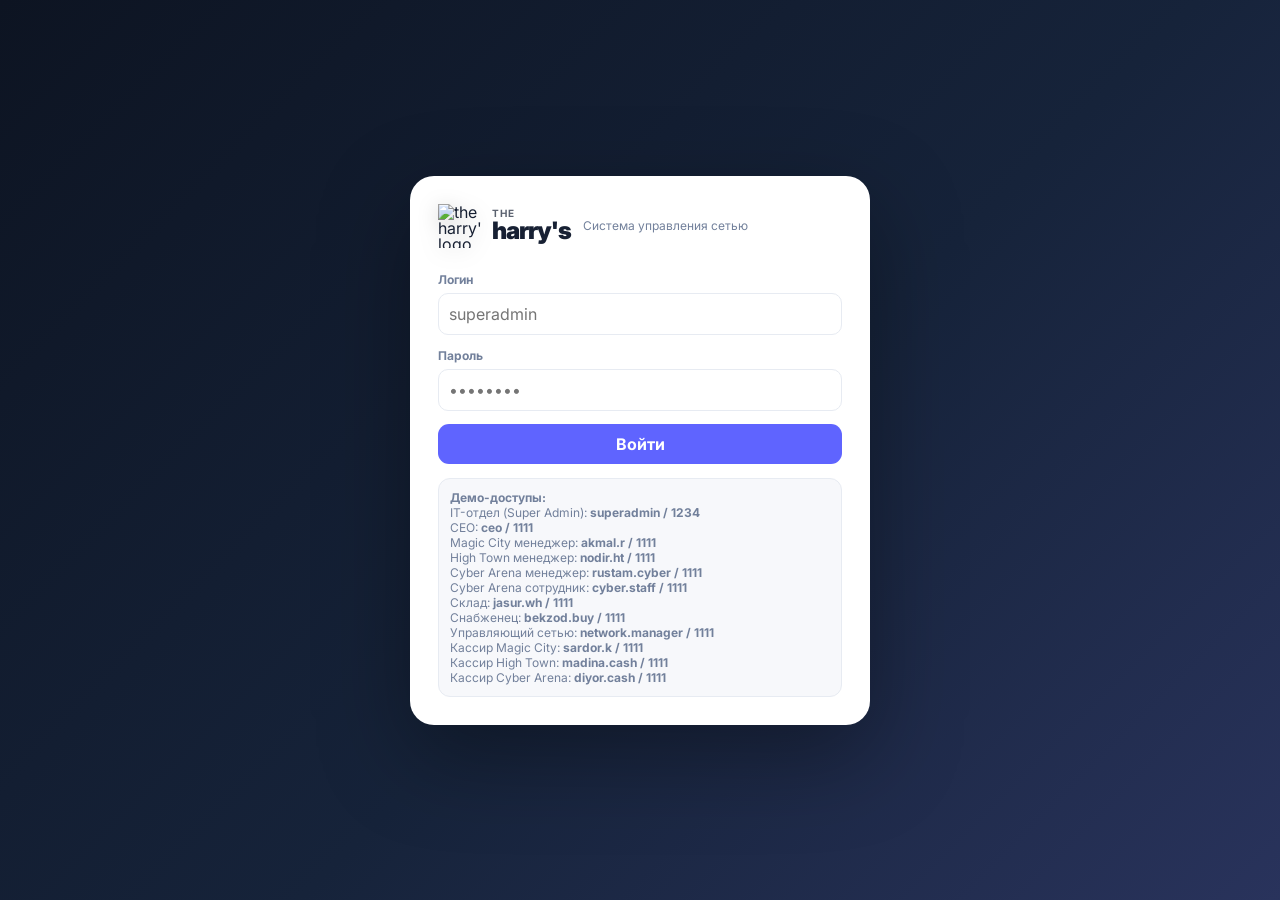
==== source/work/index.html @ 02c543fb "the harry's V20: стабильность, Центр платежей CEO, цепочки склада, Excel, мобильная версия" ====
<!DOCTYPE html>
<html lang="ru">
<head>
  <meta charset="UTF-8" />
  <meta name="viewport" content="width=device-width, initial-scale=1.0" />
  <title>the harry's — система управления</title>
  <link rel="preconnect" href="https://fonts.googleapis.com">
  <link rel="preconnect" href="https://fonts.gstatic.com" crossorigin>
  <link href="https://fonts.googleapis.com/css2?family=Inter:wght@400;500;600;700;800&display=swap" rel="stylesheet">
  <style>
    :root{
      --bg:#f6f8fb;--panel:#fff;--text:#172033;--muted:#72809b;--line:#e7ebf2;
      --nav:#101827;--nav2:#172235;--accent:#5f64ff;--accent-soft:#eef0ff;
      --red:#e74b55;--red-soft:#fff0f1;--green:#22a06b;--green-soft:#eaf8f1;
      --yellow:#d99216;--yellow-soft:#fff7e8;--blue:#3276e8;--blue-soft:#edf4ff;
      --shadow:0 12px 30px rgba(22,34,58,.07);--r:18px;
    }
    *{box-sizing:border-box} body{margin:0;font-family:Inter,system-ui,sans-serif;background:var(--bg);color:var(--text)}
    button,input,select,textarea{font:inherit} button{cursor:pointer}
    .app{display:grid;grid-template-columns:270px 1fr;min-height:100vh}
    aside{background:linear-gradient(180deg,var(--nav),#0c1320);color:#d6deea;padding:20px 14px;position:sticky;top:0;height:100vh;overflow:auto}
    .brand{display:flex;align-items:center;gap:12px;padding:7px 10px 24px;font-weight:800;color:#fff}.logo{width:38px;height:38px;border-radius:12px;background:linear-gradient(135deg,#7b7fff,#575cff);display:grid;place-items:center;box-shadow:0 8px 22px rgba(95,100,255,.35)}
    .nav-title{font-size:11px;letter-spacing:.12em;text-transform:uppercase;color:#6f7d94;padding:14px 12px 7px}.nav-item{display:flex;align-items:center;gap:11px;padding:11px 12px;border-radius:11px;margin:3px 0;color:#aeb9ca;text-decoration:none;font-size:14px;font-weight:600}.nav-item:hover,.nav-item.active{background:var(--nav2);color:#fff}.nav-item.active{box-shadow:inset 3px 0 0 #7378ff}.dot{width:8px;height:8px;border-radius:50%;background:#727cff}.badge{margin-left:auto;background:#26354e;border-radius:999px;padding:2px 8px;font-size:11px}
    main{min-width:0}.topbar{height:76px;background:rgba(255,255,255,.92);border-bottom:1px solid var(--line);display:flex;align-items:center;justify-content:space-between;padding:0 28px;position:sticky;top:0;z-index:10;backdrop-filter:blur(12px)}
    .top-left{display:flex;gap:12px;align-items:center}.branch-select{border:1px solid var(--line);background:#fff;border-radius:11px;padding:10px 13px;font-weight:600;color:var(--text)}.user{display:flex;align-items:center;gap:10px}.avatar{width:38px;height:38px;border-radius:50%;background:#e7eaff;display:grid;place-items:center;font-weight:800;color:var(--accent)}
    .content{padding:26px 28px 50px;max-width:1600px;margin:auto}.page{display:none}.page.active{display:block}.page-head{display:flex;justify-content:space-between;gap:18px;align-items:flex-start;margin-bottom:22px}.page-head h1{margin:0 0 7px;font-size:28px}.subtitle{color:var(--muted);font-size:14px}
    .btn{border:0;border-radius:11px;padding:10px 14px;font-weight:700;display:inline-flex;align-items:center;gap:8px}.btn.primary{background:var(--accent);color:white}.btn.secondary{background:white;border:1px solid var(--line);color:var(--text)}.btn.danger{background:var(--red-soft);color:var(--red)}
    .grid{display:grid;gap:16px}.kpis{grid-template-columns:repeat(4,minmax(0,1fr));margin-bottom:18px}.card{background:var(--panel);border:1px solid var(--line);border-radius:var(--r);box-shadow:var(--shadow)}.kpi{padding:18px}.kpi-label{font-size:13px;color:var(--muted);margin-bottom:9px}.kpi-val{font-size:26px;font-weight:800}.delta{font-size:12px;margin-top:8px}.good{color:var(--green)}.bad{color:var(--red)}.warn{color:var(--yellow)}
    .split{grid-template-columns:1.35fr .65fr}.panel{padding:18px}.panel h3{font-size:16px;margin:0 0 15px}.table-wrap{overflow:auto;border:1px solid var(--line);border-radius:14px}table{width:100%;border-collapse:collapse;min-width:880px;background:#fff}th,td{text-align:left;padding:12px 13px;border-bottom:1px solid var(--line);font-size:13px;white-space:nowrap}th{background:#fafbfc;color:#68758c;font-size:12px;font-weight:700}tbody tr:hover{background:#fbfcfe}tbody tr:last-child td{border-bottom:0}.status{display:inline-flex;align-items:center;gap:6px;border-radius:999px;padding:5px 9px;font-size:11px;font-weight:700}.status.green{background:var(--green-soft);color:var(--green)}.status.red{background:var(--red-soft);color:var(--red)}.status.yellow{background:var(--yellow-soft);color:var(--yellow)}.status.blue{background:var(--blue-soft);color:var(--blue)}
    .filters{display:flex;flex-wrap:wrap;gap:9px;margin-bottom:14px}.filter,input,select{border:1px solid var(--line);background:#fff;border-radius:10px;padding:10px 11px;color:var(--text)}.filter{font-size:13px}.filter.active{background:var(--accent-soft);border-color:#ccd0ff;color:#4d52e7;font-weight:700}
    .branch-grid{grid-template-columns:repeat(3,minmax(0,1fr))}.branch-card{padding:18px}.branch-card-top{display:flex;justify-content:space-between;align-items:center}.branch-card h3{margin:0}.mini{font-size:12px;color:var(--muted)}.progress{height:7px;background:#eef1f6;border-radius:99px;overflow:hidden;margin:14px 0 8px}.progress span{display:block;height:100%;background:var(--accent);border-radius:99px}.branch-stats{display:grid;grid-template-columns:1fr 1fr;gap:11px;margin-top:15px}.metric{background:#f8f9fc;padding:11px;border-radius:11px}.metric b{display:block;margin-top:4px}
    .alert-list{display:grid;gap:10px}.alert{border:1px solid var(--line);border-radius:12px;padding:12px 13px;display:flex;gap:11px;align-items:flex-start}.alert .ico{width:32px;height:32px;border-radius:10px;display:grid;place-items:center;background:var(--red-soft)}.alert p{margin:3px 0 0;color:var(--muted);font-size:12px}
    .tabs{display:flex;gap:8px;border-bottom:1px solid var(--line);margin-bottom:18px;overflow:auto}.tab{border:0;background:transparent;padding:12px 13px;color:var(--muted);font-weight:700;border-bottom:2px solid transparent}.tab.active{color:var(--accent);border-color:var(--accent)}
    .inventory-row-input{width:100px}.low td{background:#fff8f8}.low td:first-child{box-shadow:inset 3px 0 0 var(--red)}
    .summary-box{display:grid;grid-template-columns:repeat(5,1fr);gap:10px;margin-bottom:16px}.sum{padding:13px;border-radius:12px;background:#f8f9fc}.sum small{display:block;color:var(--muted);margin-bottom:5px}.sum b{font-size:18px}
    .flow{display:flex;align-items:center;gap:8px;flex-wrap:wrap}.flow-step{padding:8px 11px;border-radius:10px;background:#f4f6fa;font-size:12px;font-weight:700}.arrow{color:#a0aabe}
    .modal{position:fixed;inset:0;background:rgba(7,12,20,.48);display:none;align-items:center;justify-content:center;z-index:100;padding:20px}.modal.show{display:flex}.modal-card{width:min(680px,100%);max-height:88vh;overflow:auto;background:white;border-radius:20px;padding:22px;box-shadow:0 28px 80px rgba(0,0,0,.24)}.modal-head{display:flex;justify-content:space-between;align-items:center;margin-bottom:18px}.modal-head h2{margin:0}.form-grid{display:grid;grid-template-columns:1fr 1fr;gap:13px}.field{display:grid;gap:6px}.field label{font-size:12px;color:var(--muted);font-weight:700}.field.full{grid-column:1/-1}.field input,.field select,.field textarea{width:100%;border:1px solid var(--line);border-radius:10px;padding:10px}.modal-actions{display:flex;justify-content:flex-end;gap:9px;margin-top:18px}
    .toast{position:fixed;right:26px;bottom:26px;background:#172033;color:#fff;padding:12px 15px;border-radius:12px;display:none;z-index:200;font-size:13px;box-shadow:var(--shadow)}.toast.show{display:block}
    .user-card{padding:16px;display:grid;gap:12px}.user-card-head{display:flex;align-items:flex-start;justify-content:space-between;gap:12px}.user-ident{display:flex;gap:11px;align-items:center}.user-avatar{width:42px;height:42px;border-radius:13px;background:var(--accent-soft);display:grid;place-items:center;font-weight:800;color:var(--accent)}.chips{display:flex;gap:6px;flex-wrap:wrap}.chip{padding:5px 8px;border-radius:999px;background:#f2f4f8;font-size:11px;font-weight:700;color:#596780}.chip.branch{background:var(--blue-soft);color:var(--blue)}.chip.role{background:var(--accent-soft);color:#5157da}.perm-grid{display:grid;grid-template-columns:repeat(4,minmax(0,1fr));gap:8px}.perm{border:1px solid var(--line);border-radius:10px;padding:9px;background:#fff;font-size:12px;display:flex;gap:7px;align-items:center}.perm input{margin:0}.access-note{padding:12px 14px;border-radius:12px;background:var(--yellow-soft);color:#875d12;font-size:13px;margin-bottom:14px}.toolbar{display:flex;gap:9px;flex-wrap:wrap;align-items:center}.toolbar .filter{min-width:160px}.access-layout{display:grid;grid-template-columns:1.05fr .95fr;gap:16px}.branch-access-list{display:grid;gap:8px}.branch-access-row{display:flex;align-items:center;justify-content:space-between;border:1px solid var(--line);border-radius:11px;padding:10px 12px}.switch{display:inline-flex;align-items:center;gap:8px;font-size:12px;font-weight:700}.switch input{width:auto}.danger-zone{border:1px solid #ffd5d8;background:#fff8f8;border-radius:12px;padding:12px}.small-label{font-size:11px;color:var(--muted);font-weight:700;text-transform:uppercase;letter-spacing:.08em}
    .login-screen{position:fixed;inset:0;z-index:1000;background:linear-gradient(135deg,#0d1422,#16233a 55%,#29335c);display:grid;place-items:center;padding:20px}.login-screen.hidden{display:none}.login-card{width:min(460px,100%);background:#fff;border-radius:24px;padding:28px;box-shadow:0 30px 90px rgba(0,0,0,.34)}.login-brand{display:flex;gap:12px;align-items:center;margin-bottom:24px}.login-brand h1{font-size:20px;margin:0}.login-brand p{margin:3px 0 0;color:var(--muted);font-size:12px}.login-card .field{margin-bottom:13px}.login-error{display:none;background:var(--red-soft);color:var(--red);padding:10px 12px;border-radius:10px;font-size:12px;margin-bottom:12px}.login-error.show{display:block}.login-demo{margin-top:14px;background:#f7f8fb;border:1px solid var(--line);border-radius:12px;padding:11px;font-size:12px;color:var(--muted)}.top-user-btn{border:0;background:transparent;padding:0}.logout-btn{border:1px solid var(--line);background:#fff;border-radius:10px;padding:8px 10px;font-weight:700;font-size:12px}.restricted{opacity:.55;pointer-events:none}.access-denied{padding:30px;text-align:center}.access-denied h2{margin:0 0 8px}.access-denied p{color:var(--muted)}

    .org-chain-layout{display:grid;grid-template-columns:1.25fr .95fr;gap:18px}.org-chain-stage{padding:24px;background:linear-gradient(180deg,#fbfbff,#f6f8ff);border:1px solid #e6e9f7}.org-central-stack{display:flex;flex-direction:column;align-items:center;position:relative;margin-bottom:34px}.org-central-stack::after{content:'';position:absolute;left:50%;bottom:-34px;width:2px;height:34px;background:#d9deef}.org-central-node{width:min(360px,100%);padding:18px 22px 16px;text-align:center;border:1.5px solid #cfd3ff;border-radius:28px;background:#fff;box-shadow:0 8px 24px rgba(92,105,160,.06)}.org-central-node.selected,.org-branch-col.selected .org-branch-node{border-color:#afb8ff;box-shadow:0 16px 36px rgba(95,100,255,.12)}.org-node-badge{display:inline-flex;align-items:center;justify-content:center;padding:7px 12px;border-radius:999px;background:#eef0ff;color:#5863ee;font-size:11px;font-weight:800;margin-bottom:12px}.org-central-logo,.org-branch-logo{width:58px;height:58px;border-radius:18px;background:#e8ecff;display:grid;place-items:center;font-size:26px;font-weight:800;color:#5660ed;margin:0 auto 14px}.org-central-node h2,.org-branch-node h3{margin:0;color:#1f2940}.org-stats-row{display:grid;grid-template-columns:repeat(3,1fr);gap:10px;margin-top:16px}.org-stat{background:#f5f7fc;border-radius:16px;padding:12px 8px}.org-stat b{display:block;font-size:16px;color:#1f2940}.org-stat span{font-size:11px;color:#7b8798;line-height:1.25;display:block;margin-top:4px}.org-central-team{display:grid;grid-template-columns:repeat(3,minmax(0,1fr));gap:16px;position:relative;padding-top:24px;margin-top:16px;width:100%}.org-central-team::before{content:'';position:absolute;left:16%;right:16%;top:0;height:2px;background:#d9deef}.org-central-team .staff-mini::before{content:'';position:absolute;left:50%;top:-18px;width:2px;height:18px;background:#d9deef}.org-branches-stage{position:relative;padding-top:34px}.org-branches-stage::before{content:'';position:absolute;left:10%;right:10%;top:0;height:2px;background:#d9deef}.org-branches-grid{display:grid;grid-template-columns:repeat(3,minmax(260px,1fr));gap:26px;align-items:start}.org-branch-col{position:relative;padding-top:34px}.org-branch-col::before{content:'';position:absolute;left:50%;top:0;width:2px;height:34px;background:#d9deef}.org-branch-col.dim{opacity:.5}.org-branch-node{padding:18px 18px 16px;text-align:center;border:1.5px solid #d8dcef;border-radius:26px;background:#fff;box-shadow:0 8px 24px rgba(92,105,160,.05)}.org-branch-node p{margin:0;color:var(--muted);font-size:13px}.org-team-list{display:grid;grid-template-columns:1fr;gap:14px;position:relative;padding-top:24px;margin-top:14px}.org-team-list::before{content:'';position:absolute;left:50%;top:0;width:2px;height:24px;background:#d9deef}.staff-mini{position:relative;padding:16px 16px 14px;border-radius:22px;border:1px solid #dde2ef;background:#fff;box-shadow:0 8px 24px rgba(92,105,160,.05)}.staff-mini::before{content:'';position:absolute;left:50%;top:-14px;width:2px;height:14px;background:#d9deef}.staff-mini-head{display:flex;align-items:flex-start;justify-content:space-between;gap:10px;margin-bottom:12px}.staff-mini-person{display:flex;gap:12px;align-items:center}.staff-avatar{width:44px;height:44px;border-radius:50%;display:grid;place-items:center;background:#eff2f8;font-weight:800;color:#43516a}.staff-mini-role{font-size:11px;font-weight:800;color:#4e55d9;background:#eef0ff;border-radius:999px;padding:6px 9px;display:inline-flex;margin-bottom:10px}.staff-mini-grid{display:grid;grid-template-columns:1fr 1fr;gap:10px 14px;margin:12px 0}.staff-mini-grid div{font-size:12px;color:#7a8597}.staff-mini-grid b{display:block;color:#202a41;font-size:13px;margin-top:3px}.staff-mini-actions{display:flex;gap:8px;flex-wrap:wrap;margin-top:12px}.org-focus-grid{display:grid;grid-template-columns:repeat(4,minmax(0,1fr));gap:12px;margin-top:16px}.focus-metric{background:#f8f9fc;border-radius:12px;padding:12px}.focus-metric small{display:block;color:var(--muted);margin-bottom:5px}.focus-metric b{font-size:18px}.focus-team-list{display:grid;grid-template-columns:repeat(2,minmax(0,1fr));gap:12px;margin-top:16px}.org-node-clickable,.staff-mini,.org-branch-node,.org-central-node{cursor:pointer;transition:.18s ease}.org-node-clickable:hover,.staff-mini:hover,.org-branch-node:hover,.org-central-node:hover{transform:translateY(-2px);box-shadow:0 16px 28px rgba(17,30,67,.10)}.org-branch-col.selected .org-team-list .staff-mini.selected,.org-central-team .staff-mini.selected{border-color:#b9befd;box-shadow:0 18px 32px rgba(95,100,255,.15)}.org-detail-panel{display:grid;gap:16px}.org-detail-head{display:flex;justify-content:space-between;gap:12px;align-items:flex-start}.org-detail-title{display:flex;gap:12px;align-items:center}.detail-avatar{width:58px;height:58px;border-radius:16px;display:grid;place-items:center;background:#eef0ff;color:#5f64ff;font-size:24px;font-weight:800}.detail-grid{display:grid;grid-template-columns:repeat(2,minmax(0,1fr));gap:10px}.detail-item{background:#f8f9fc;border-radius:12px;padding:12px}.detail-item small{display:block;color:var(--muted);margin-bottom:4px}.detail-item b{font-size:15px}.action-grid{display:grid;grid-template-columns:repeat(3,minmax(0,1fr));gap:10px}.action-btn{border:1px solid var(--line);border-radius:12px;background:#fff;padding:12px;font-weight:700;text-align:left;cursor:pointer}.action-btn:hover{background:#f8faff;border-color:#cbd2ff}.timeline{display:grid;gap:10px}.timeline-row{display:flex;gap:10px;align-items:flex-start;padding:10px 0;border-top:1px dashed var(--line)}.timeline-row:first-child{border-top:0;padding-top:0}.timeline-dot{width:10px;height:10px;border-radius:50%;background:#5f64ff;margin-top:6px;flex:none}.primary-tag{display:inline-flex;align-items:center;gap:6px;padding:6px 10px;border-radius:999px;background:#eef0ff;color:#4f56de;font-size:12px;font-weight:800}.approved-note{margin-bottom:16px;display:flex;justify-content:space-between;gap:12px;align-items:center}.approved-note p{margin:0;color:var(--muted);font-size:13px}@media(max-width:1100px){.org-chain-layout{grid-template-columns:1fr}.org-branches-grid{grid-template-columns:repeat(2,minmax(260px,1fr))}.org-central-team,.org-focus-grid,.action-grid{grid-template-columns:repeat(2,minmax(0,1fr))}}@media(max-width:900px){.org-branches-stage::before{left:18%;right:18%}.org-central-team,.org-focus-team-list,.org-branches-grid{display:grid;grid-template-columns:1fr}.staff-mini-grid,.detail-grid,.action-grid{grid-template-columns:1fr}.org-focus-grid{grid-template-columns:1fr}.org-detail-head,.approved-note{flex-direction:column}}
    
    .network-org-wrap{display:block}
    .network-org-scroll{overflow:auto;border:1px solid var(--line);border-radius:24px;background:radial-gradient(circle at 50% 35%,rgba(245,247,255,.96),#fff 48%);box-shadow:var(--shadow)}
    .network-org-canvas{position:relative;width:1320px;height:1120px;margin:auto;overflow:hidden}
    .network-org-canvas svg{position:absolute;inset:0;width:100%;height:100%;pointer-events:none;z-index:1}
    .net-line{fill:none;stroke:#324d79;stroke-width:1.55;stroke-dasharray:5 5;opacity:.8}
    .net-line.solid{stroke-dasharray:none;opacity:.38}
    .net-node{position:absolute;z-index:3;transform:translate(-50%,-50%);text-align:center;cursor:pointer;transition:transform .18s ease,filter .18s ease}
    .net-node:hover{transform:translate(-50%,-50%) scale(1.04);filter:drop-shadow(0 12px 20px rgba(35,50,86,.12))}
    .net-circle{width:102px;height:102px;border-radius:50%;background:#fff;border:2px solid #d4d9e7;display:grid;place-items:center;position:relative;margin:auto;box-shadow:0 7px 22px rgba(32,47,82,.08)}
    .net-circle::before{content:'';position:absolute;width:112px;height:112px;border-radius:50%;border:1.8px dashed #2d466d;opacity:.42}
    .net-circle::after{content:'';position:absolute;left:12px;right:12px;top:-8px;height:48px;border-top:7px solid var(--net-color,#2e82cf);border-radius:80px 80px 0 0}
    .net-icon{font-size:32px;font-weight:800;color:#1f3355;line-height:1}.net-icon.small{font-size:21px}
    .net-label{display:inline-block;margin-top:9px;padding:8px 16px;border-radius:18px;background:var(--net-label,#dceeff);font-weight:800;font-size:17px;color:#132341;white-space:nowrap}
    .net-sub{font-size:12px;color:#75829a;margin-top:5px;font-weight:700;line-height:1.25}
    .net-node.small .net-circle{width:70px;height:70px}.net-node.small .net-circle::before{width:78px;height:78px}.net-node.small .net-circle::after{left:8px;right:8px;top:-6px;height:31px;border-top-width:5px}.net-node.small .net-label{font-size:13px;padding:0;margin-top:8px;background:transparent;white-space:normal;max-width:128px;line-height:1.18}.net-node.small .net-sub{font-size:11px;margin-top:3px;max-width:136px;line-height:1.22}
    .net-node.super,.net-node.ceoMain{--net-color:#f2b94b;--net-label:#fff0ae}.net-node.superadmin{--net-color:#6c7a91;--net-label:#edf0f4}.net-node.networkManager{--net-color:#2883cf;--net-label:#dceeff}.net-node.central{--net-color:#f6bd12;--net-label:#fff0ae}.net-node.branch{--net-color:#2687d1;--net-label:#dceeff}.net-node.staff{--net-color:#ef1764;--net-label:transparent}.net-node.supply,.net-node.suppliers{--net-color:#10a95b;--net-label:#dff5e8}
    .net-node.selected .net-circle{box-shadow:0 0 0 7px rgba(95,100,255,.12),0 14px 32px rgba(42,53,118,.16)}
    .net-node.selected .net-label{outline:2px solid rgba(95,100,255,.25)}
    .net-help{display:flex;align-items:center;justify-content:space-between;gap:12px;margin-bottom:14px}.net-help p{margin:0;color:var(--muted);font-size:13px}
    .org-editor-bar{display:flex;align-items:center;gap:12px;flex-wrap:wrap;margin:0 0 14px;padding:12px 14px;border:1px solid #dfe4f2;border-radius:16px;background:#f8faff}.org-editor-bar label{display:flex;align-items:center;gap:10px;font-size:12px;font-weight:800;color:#44516b}.org-editor-bar input[type=range]{width:150px}.network-org-canvas.editing .net-node{cursor:grab}.network-org-canvas.editing .net-node:active{cursor:grabbing}.network-org-canvas.editing .net-node{outline:1px dashed transparent}.network-org-canvas.editing .net-node:hover{outline-color:#7a86ff;border-radius:16px}.network-org-canvas.editing{background-image:linear-gradient(rgba(80,96,140,.05) 1px,transparent 1px),linear-gradient(90deg,rgba(80,96,140,.05) 1px,transparent 1px);background-size:20px 20px}.net-node{--org-scale:1}.net-node .net-circle,.net-node .net-label,.net-node .net-sub{transform:scale(var(--org-scale));transform-origin:center top}.net-node .net-label{transform-origin:center top}.net-node .net-sub{transform-origin:center top}
    @media(max-width:1250px){.network-org-scroll{max-width:100%}.network-org-canvas{width:1220px;height:1100px}}
@media(max-width:1100px){.app{grid-template-columns:78px 1fr}.brand span,.nav-item span,.nav-title,.badge{display:none}aside{padding:18px 10px}.nav-item{justify-content:center}.kpis,.branch-grid{grid-template-columns:repeat(2,1fr)}.split{grid-template-columns:1fr}.summary-box{grid-template-columns:repeat(3,1fr)}}
    @media(max-width:700px){.app{grid-template-columns:1fr}aside{display:none}.content{padding:18px 14px}.topbar{padding:0 14px}.kpis,.branch-grid{grid-template-columns:1fr}.summary-box{grid-template-columns:1fr 1fr}.page-head{flex-direction:column}.form-grid{grid-template-columns:1fr}.field.full{grid-column:1}.user .name{display:none}}

    .dash-click{cursor:pointer;transition:.18s ease}.dash-click:hover{transform:translateY(-2px);box-shadow:0 16px 34px rgba(31,45,78,.10)}.dash-section-head{display:flex;justify-content:space-between;align-items:center;gap:12px;margin-bottom:12px}.dash-section-head h3{margin:0}.dash-grid-6{display:grid;grid-template-columns:repeat(3,minmax(0,1fr));gap:12px}.dash-mini-card{padding:14px;border:1px solid var(--line);border-radius:14px;background:#fff}.dash-mini-card b{font-size:18px;display:block;margin-top:5px}.dashboard-recent td{font-size:12px}@media(max-width:900px){.dash-grid-6{grid-template-columns:1fr}}

    .harrys-logo{display:inline-flex;align-items:center;gap:10px;color:#fff;line-height:1}.harrys-logo img{width:32px;height:32px;object-fit:contain;display:block;filter:drop-shadow(0 4px 10px rgba(0,0,0,.18))}.harrys-logo .word{font-weight:900;font-size:18px;letter-spacing:-.04em}.harrys-logo .word small{font-size:10px;font-weight:700;display:block;letter-spacing:.08em;text-transform:uppercase;opacity:.7;margin-bottom:1px}
    .login-brand .harrys-logo{color:#172033}.login-brand .harrys-logo img{width:44px;height:44px}.login-brand .harrys-logo .word{font-size:24px}.expense-donut{position:relative;overflow:hidden}.expense-donut-center{position:absolute;inset:50%;transform:translate(-50%,-50%);width:98px;height:98px;border-radius:50%;background:#fff;display:grid;place-items:center;z-index:2;box-shadow:0 6px 18px rgba(20,33,61,.08)}.expense-donut-center img{width:74px;height:74px;object-fit:contain;display:block}@media(max-width:900px){.expense-donut-center{width:88px;height:88px}.expense-donut-center img{width:66px;height:66px}}
    .sales-toolbar{display:flex;gap:9px;flex-wrap:wrap;align-items:end;margin-bottom:16px}.sales-toolbar .field{min-width:150px}.sales-toolbar label{font-size:11px;color:var(--muted);font-weight:700}.analytics-grid{display:grid;grid-template-columns:repeat(4,minmax(0,1fr));gap:12px;margin-bottom:16px}.analytics-card{padding:15px}.analytics-card small{color:var(--muted);display:block;margin-bottom:6px}.analytics-card b{font-size:21px}.trend-up{color:var(--green)}.trend-down{color:var(--red)}.product-bar{display:flex;align-items:center;gap:10px;margin:10px 0}.product-bar .bar-bg{height:8px;background:#eef1f6;border-radius:99px;overflow:hidden;flex:1}.product-bar .bar-fill{height:100%;background:var(--accent);border-radius:99px}.product-bar .name{min-width:160px;font-size:12px;font-weight:700}.product-bar .val{min-width:90px;text-align:right;font-size:12px;color:var(--muted)}
    .cashier-mobile{display:grid;grid-template-columns:1fr 1fr;gap:16px}.cashier-quick{padding:18px}.cashier-quick .big-sale-btn{width:100%;justify-content:center;padding:16px;font-size:16px}.ceo-grid{display:grid;grid-template-columns:repeat(4,minmax(0,1fr));gap:14px;margin-bottom:16px}.ceo-card{padding:16px}.task-card{padding:16px;display:grid;gap:11px}.task-photo{width:100%;max-height:220px;object-fit:cover;border-radius:12px;border:1px solid var(--line)}.task-meta{display:flex;flex-wrap:wrap;gap:7px}.task-board{display:grid;grid-template-columns:repeat(3,minmax(0,1fr));gap:16px}.task-column{background:#f8f9fc;border:1px solid var(--line);border-radius:16px;padding:12px;min-height:180px}.task-column h3{margin:0 0 12px}.request-items-editor{max-height:48vh;overflow:auto}.req-short{color:var(--red);font-weight:700}.photo-preview{max-width:180px;max-height:120px;border-radius:10px;margin-top:8px;display:none}.ceo-branch-row{display:grid;grid-template-columns:1.4fr repeat(4,.8fr);gap:8px;align-items:center;padding:10px 0;border-bottom:1px solid var(--line);font-size:13px}.ceo-branch-row:last-child{border-bottom:0}
    .ceo-filter-panel{margin-bottom:16px}.ceo-kpis{display:grid;grid-template-columns:repeat(5,minmax(0,1fr));gap:12px;margin-bottom:16px}.ceo-kpi{padding:16px}.ceo-kpi .big{font-size:24px;font-weight:800;margin-top:6px}.ceo-chart-grid{display:grid;grid-template-columns:1.2fr .8fr;gap:16px;margin-bottom:16px}.ceo-chart{padding:18px}.chart-bars{display:flex;align-items:flex-end;gap:10px;height:220px;padding:18px 4px 30px;border-bottom:1px solid var(--line)}.chart-bar-wrap{flex:1;min-width:38px;text-align:center}.chart-bar{width:100%;max-width:58px;margin:0 auto;border-radius:10px 10px 3px 3px;background:linear-gradient(180deg,#7077ff,#a7abff);min-height:4px}.chart-bar.prev{background:linear-gradient(180deg,#c8ccd8,#e5e7ed)}.chart-bar-label{font-size:11px;color:var(--muted);margin-top:7px;white-space:nowrap}.chart-bar-value{font-size:10px;font-weight:700;color:#39445b;margin-bottom:5px}.finance-compare{display:grid;gap:14px}.finance-row{display:grid;grid-template-columns:110px 1fr 105px;gap:10px;align-items:center}.finance-track{height:12px;border-radius:99px;background:#eef1f6;overflow:hidden}.finance-fill{height:100%;border-radius:99px;background:#6870f5}.finance-fill.expense{background:#ef6b73}.expense-donut{width:180px;height:180px;border-radius:50%;margin:10px auto 18px;position:relative}.expense-donut::after{content:'';position:absolute;inset:38px;background:#fff;border-radius:50%}.legend{display:grid;gap:8px}.legend-row{display:flex;justify-content:space-between;gap:12px;font-size:12px}.legend-left{display:flex;gap:8px;align-items:center}.legend-dot{width:10px;height:10px;border-radius:50%}.ceo-table-row{display:grid;grid-template-columns:1.2fr repeat(4,1fr);gap:10px;padding:11px 0;border-bottom:1px solid var(--line);font-size:13px}.ceo-table-row:last-child{border-bottom:0}.trend-line{height:180px;position:relative}.trend-line svg{width:100%;height:100%}.trend-gridline{stroke:#e8ebf2;stroke-width:1}.trend-current{fill:none;stroke:#626af4;stroke-width:3}.trend-previous{fill:none;stroke:#bfc4d1;stroke-width:2;stroke-dasharray:5 5}.ceo-section-title{display:flex;justify-content:space-between;gap:12px;align-items:center;margin-bottom:12px}.ceo-section-title h3{margin:0}.ceo-badge-up{color:#188a5b}.ceo-badge-down{color:#d94c55}@media(max-width:1050px){.ceo-kpis{grid-template-columns:repeat(2,1fr)}.ceo-chart-grid{grid-template-columns:1fr}.ceo-table-row{grid-template-columns:1.2fr 1fr 1fr}.ceo-table-row .hide-md{display:none}}
    @media(max-width:900px){.analytics-grid,.ceo-grid{grid-template-columns:repeat(2,1fr)}.cashier-mobile,.task-board{grid-template-columns:1fr}.sales-toolbar{display:grid;grid-template-columns:1fr 1fr}.sales-toolbar .field{min-width:0}.ceo-branch-row{grid-template-columns:1fr 1fr}.ceo-branch-row .mobile-hide{display:none}}
        .ceo-big-chart{padding:22px;min-height:420px}.ceo-big-chart h3{margin:0 0 6px}.ceo-big-bars{display:flex;align-items:flex-end;gap:18px;height:300px;padding:28px 12px 42px;border-bottom:1px solid var(--line)}.ceo-big-bar-wrap{flex:1;min-width:90px;text-align:center;cursor:pointer;padding:8px;border-radius:14px;transition:.18s}.ceo-big-bar-wrap:hover{background:#f4f6ff;transform:translateY(-2px)}.ceo-big-bar{width:72px;max-width:78%;margin:auto;border-radius:12px 12px 4px 4px;background:linear-gradient(180deg,#626af4,#a6aaff);min-height:8px}.ceo-big-bar.exp{background:linear-gradient(180deg,#ef6b73,#f5a2a8)}.ceo-big-label{font-size:12px;font-weight:800;margin-top:9px}.ceo-big-value{font-size:12px;color:#3b4660;font-weight:800;margin-bottom:7px}.click-hint{font-size:11px;color:var(--muted);margin-top:3px}.finance-summary-grid{display:grid;grid-template-columns:repeat(5,minmax(0,1fr));gap:12px;margin-bottom:16px}.finance-entry-grid{display:grid;grid-template-columns:repeat(4,minmax(0,1fr));gap:12px}.finance-cat-card{padding:16px;cursor:pointer}.finance-cat-card:hover{box-shadow:0 14px 28px rgba(30,45,80,.09)}.finance-ledger-actions{display:flex;gap:8px;flex-wrap:wrap}.detail-list{display:grid;gap:8px;max-height:55vh;overflow:auto}.detail-line{display:grid;grid-template-columns:130px 1fr 140px;gap:10px;padding:10px;border-bottom:1px solid var(--line);font-size:13px}.detail-line:last-child{border-bottom:0}.ceo-pie-grid{display:grid;grid-template-columns:320px 1fr;gap:24px;align-items:center}.clickable-legend .legend-row{cursor:pointer;padding:9px;border-radius:10px}.clickable-legend .legend-row:hover{background:#f6f7fb}@media(max-width:900px){.finance-summary-grid{grid-template-columns:repeat(2,1fr)}.finance-entry-grid{grid-template-columns:1fr 1fr}.ceo-pie-grid{grid-template-columns:1fr}.detail-line{grid-template-columns:1fr}.ceo-big-bars{gap:8px}.ceo-big-bar-wrap{min-width:68px}}
@media(max-width:600px){.analytics-grid,.ceo-grid{grid-template-columns:1fr}.sales-toolbar{grid-template-columns:1fr}.summary-box{grid-template-columns:1fr 1fr}.modal-card{padding:16px}.content{padding:14px 10px 40px}.page-head h1{font-size:23px}.topbar{height:auto;min-height:68px;gap:8px;flex-wrap:wrap}.top-left{width:100%;overflow:auto}.cashier-quick{padding:14px}}
  
    .rent-contract-grid{display:grid;grid-template-columns:repeat(2,minmax(0,1fr));gap:16px}.rent-card{padding:18px}.rent-card.debt{border-color:#f3b8bd;background:linear-gradient(180deg,#fff,#fff9f9)}.rent-card.overdue{box-shadow:0 0 0 2px rgba(220,60,70,.08),var(--shadow)}.rent-card-head{display:flex;justify-content:space-between;gap:14px;align-items:flex-start}.rent-money-grid{display:grid;grid-template-columns:repeat(4,1fr);gap:8px;margin:14px 0}.rent-money{background:#f7f8fb;border-radius:12px;padding:10px}.rent-money small{display:block;color:var(--muted);font-size:11px}.rent-money b{display:block;margin-top:4px;font-size:14px}.rent-money.danger{background:#fff0f1;color:#c93643}.rent-months{display:grid;gap:7px;margin-top:12px;max-height:330px;overflow:auto}.rent-month{display:grid;grid-template-columns:95px 1fr 120px 110px;gap:10px;align-items:center;padding:9px 10px;border:1px solid var(--line);border-radius:10px;font-size:12px}.rent-month.overdue{border-color:#efb0b5;background:#fff5f5}.rent-progress{height:8px;background:#e9ecf3;border-radius:99px;overflow:hidden}.rent-progress>i{display:block;height:100%;background:#49a873;border-radius:99px}.rent-doc-actions{display:flex;gap:8px;flex-wrap:wrap;margin-top:12px}@media(max-width:900px){.rent-contract-grid{grid-template-columns:1fr}.rent-money-grid{grid-template-columns:repeat(2,1fr)}.rent-month{grid-template-columns:1fr 1fr}.rent-month .rent-progress{grid-column:1/-1}}

/* CEO chart spacing fix — keep every element in its own visual zone */
.ceo-chart,.ceo-big-chart{overflow:hidden;box-sizing:border-box}.ceo-chart-grid{gap:20px;margin-top:18px}
.ceo-chart-head{display:flex;align-items:flex-start;justify-content:space-between;gap:16px;flex-wrap:wrap;padding-bottom:18px;margin-bottom:18px;border-bottom:1px solid var(--line)}
.ceo-chart-head h3{margin:0 0 6px!important;line-height:1.25}.ceo-chart-head .mini{max-width:720px;line-height:1.5}
.ceo-big-chart{padding:26px 28px 30px;min-height:520px}
.ceo-big-bars{min-height:390px;padding:26px 8px 24px;margin-top:10px;box-sizing:border-box;display:grid;grid-template-columns:repeat(auto-fit,minmax(180px,1fr));align-items:end;gap:34px;border-bottom:1px solid var(--line)}
.ceo-big-bar-wrap{display:flex;flex-direction:column;justify-content:flex-end;align-items:center;min-height:320px;padding:12px 14px 10px;box-sizing:border-box;border-radius:18px;cursor:pointer;transition:.18s;background:#fff}
.ceo-big-bar-wrap:hover{background:#f7f8ff;transform:translateY(-2px)}
.ceo-big-bar{flex:0 0 auto;width:64px;max-width:64px}.ceo-big-value{min-height:22px;margin:0 0 14px;line-height:1.2;font-size:13px;text-align:center}.ceo-big-label{min-height:40px;margin-top:14px;display:flex;align-items:flex-start;justify-content:center;line-height:1.3;text-align:center;font-size:13px;padding:0 4px}.click-hint{min-height:18px;margin-top:7px;line-height:1.25;text-align:center}
.chart-bars{height:290px;padding:34px 10px 48px;box-sizing:border-box;gap:22px;margin-top:10px;display:grid;grid-template-columns:repeat(auto-fit,minmax(110px,1fr));align-items:end}.chart-bar-wrap{display:flex;flex-direction:column;justify-content:flex-end;align-items:center;min-height:100%;min-width:0;padding:6px 8px}.chart-bar-value{min-height:20px;margin-bottom:9px;text-align:center}.chart-bar-label{min-height:32px;white-space:normal;line-height:1.25;margin-top:10px;text-align:center}
.ceo-pie-grid{padding-top:8px}.clickable-legend{display:grid;gap:8px}.clickable-legend .legend-row{min-height:44px;align-items:center;padding:10px 12px;border-radius:12px}
@media(max-width:900px){.ceo-big-chart{padding:20px;min-height:460px}.ceo-big-bars{min-height:360px;padding:22px 8px 20px;gap:16px;grid-template-columns:repeat(3,minmax(140px,1fr));overflow-x:auto}.ceo-big-bar-wrap{min-width:140px;min-height:300px}.chart-bars{overflow-x:auto;gap:16px;grid-template-columns:repeat(3,minmax(100px,1fr))}.chart-bar-wrap{min-width:100px}.ceo-chart-head{padding-bottom:14px;margin-bottom:14px}}


/* Technical support */
.support-layout{display:grid;grid-template-columns:minmax(310px,.78fr) minmax(480px,1.45fr);gap:16px;align-items:start}.support-list-panel,.support-chat-panel{min-height:620px}.support-list-head{display:flex;align-items:flex-start;justify-content:space-between;gap:10px;margin-bottom:12px}.support-list-head select{max-width:170px}.support-search{width:100%;margin-bottom:12px}.support-ticket-list{display:grid;gap:9px;max-height:535px;overflow:auto;padding-right:3px}.support-ticket{border:1px solid var(--line);border-radius:14px;padding:12px;cursor:pointer;background:#fff;transition:.16s}.support-ticket:hover,.support-ticket.active{border-color:#9aa4ff;background:#f8f9ff}.support-ticket-top{display:flex;justify-content:space-between;gap:8px;align-items:flex-start}.support-ticket-title{font-weight:800;font-size:13px;line-height:1.35}.support-ticket-meta{font-size:11px;color:var(--muted);margin-top:6px;line-height:1.4}.support-priority{font-size:10px;font-weight:800;padding:4px 7px;border-radius:999px;background:#eef1f6;white-space:nowrap}.support-priority.high{background:#fff1d8;color:#a36a00}.support-priority.critical{background:#ffe8ea;color:#c33946}.support-status{display:inline-flex;margin-top:8px;font-size:10px;font-weight:800;padding:4px 7px;border-radius:999px;background:#eaf2ff;color:#42629a}.support-status.work{background:#fff3d7;color:#9b6900}.support-status.wait{background:#f0eaff;color:#6e4ca8}.support-status.done{background:#e7f7ee;color:#238258}.support-chat-panel{display:flex;flex-direction:column;padding:0!important;overflow:hidden}.support-chat-head{padding:18px 20px;border-bottom:1px solid var(--line);display:flex;justify-content:space-between;gap:12px;align-items:flex-start}.support-chat-title h2{margin:4px 0 6px;font-size:18px}.support-chat-info{display:flex;gap:7px;flex-wrap:wrap}.support-chat-messages{padding:20px;display:flex;flex-direction:column;gap:13px;overflow:auto;min-height:390px;max-height:470px;background:#f8f9fc}.support-msg{max-width:78%;padding:11px 13px;border-radius:15px;background:#fff;border:1px solid var(--line);align-self:flex-start}.support-msg.mine{align-self:flex-end;background:#edf0ff;border-color:#d4d8ff}.support-msg.it{border-left:3px solid #626af4}.support-msg-author{font-size:10px;font-weight:800;color:#5a6680;margin-bottom:5px}.support-msg-text{font-size:13px;line-height:1.45;white-space:pre-wrap}.support-msg-time{font-size:10px;color:var(--muted);margin-top:7px}.support-msg img{display:block;max-width:260px;max-height:210px;object-fit:cover;border-radius:10px;margin-top:9px;cursor:pointer}.support-reply{padding:14px 18px 18px;border-top:1px solid var(--line);background:#fff}.support-reply textarea{width:100%;resize:vertical;min-height:78px}.support-reply-actions{display:flex;justify-content:space-between;gap:10px;align-items:center;margin-top:9px;flex-wrap:wrap}.support-empty{margin:auto;text-align:center;padding:40px 20px;color:var(--muted)}.support-empty-icon{font-size:38px;margin-bottom:10px}.support-it-controls{display:flex;gap:8px;flex-wrap:wrap}.support-it-controls select{min-width:150px}@media(max-width:980px){.support-layout{grid-template-columns:1fr}.support-list-panel,.support-chat-panel{min-height:auto}.support-ticket-list{max-height:360px}.support-chat-messages{max-height:430px}}@media(max-width:600px){.support-chat-head{flex-direction:column}.support-msg{max-width:92%}.support-list-head{flex-direction:column}.support-list-head select{max-width:none;width:100%}}

.chart-branch-switch{display:flex;gap:7px;flex-wrap:wrap;margin:10px 0 14px}.chart-branch-btn{border:1px solid var(--line);background:#fff;border-radius:999px;padding:7px 11px;font-size:11px;font-weight:800;color:#526078;cursor:pointer}.chart-branch-btn:hover{border-color:#aeb5ff;background:#f7f8ff}.chart-branch-btn.active{background:#eef0ff;border-color:#8e95ff;color:#4f56de}.branch-compare-grid{display:grid;grid-template-columns:repeat(auto-fit,minmax(180px,1fr));gap:14px}.branch-compare-card{padding:14px;border:1px solid var(--line);border-radius:14px;background:#fff;cursor:pointer}.branch-compare-card:hover{background:#f8f9ff}.branch-compare-card b{display:block;font-size:18px;margin-top:5px}.branch-compare-card .mini{margin-top:4px}

/* mobile-responsive-access-v1 */
.mobile-menu-btn{display:none;width:42px;height:42px;border:1px solid var(--line);border-radius:12px;background:#fff;color:var(--text);font-size:21px;align-items:center;justify-content:center;flex:none}.mobile-nav-overlay{display:none}
@media(max-width:900px){
  .perm-grid{grid-template-columns:repeat(2,minmax(0,1fr))}.access-layout{grid-template-columns:1fr}.toolbar .filter{min-width:0;flex:1 1 180px}
  .user-card>div:last-child{flex-wrap:wrap}.user-card>div:last-child .btn{flex:1;justify-content:center;min-width:130px}
}
@media(max-width:700px){
  body.mobile-nav-open{overflow:hidden}.app{display:block;min-height:100vh}.mobile-menu-btn{display:inline-flex}
  aside{display:block;position:fixed;left:0;top:0;bottom:0;width:min(86vw,320px);height:100dvh;z-index:1200;transform:translateX(-105%);transition:transform .22s ease;box-shadow:20px 0 55px rgba(5,12,25,.28);padding-top:16px}
  body.mobile-nav-open aside{transform:translateX(0)}
  .mobile-nav-overlay{display:block;position:fixed;inset:0;background:rgba(7,12,20,.48);z-index:1190;opacity:0;pointer-events:none;transition:opacity .2s ease}
  body.mobile-nav-open .mobile-nav-overlay{opacity:1;pointer-events:auto}
  main{width:100%;min-width:0}.topbar{height:auto;min-height:66px;padding:10px 12px;gap:9px}.top-left{gap:8px;min-width:0;flex:1}.top-left .status{display:none}.branch-select{max-width:155px;min-width:0;width:100%;padding:9px 10px}.user{gap:7px}.user .mini{display:none}.avatar{width:34px;height:34px}.logout-btn{padding:8px 9px;font-size:11px}
  .content{padding:16px 12px 38px}.page-head{gap:12px;margin-bottom:16px}.page-head h1{font-size:23px;line-height:1.18}.page-head>.btn,.page-head>div+button{width:100%;justify-content:center}.subtitle{font-size:12px;line-height:1.45}
  .panel,.card,.user-card{border-radius:15px}.panel{padding:14px}.access-note{font-size:12px;line-height:1.5;padding:11px 12px}
  #users .page-head{display:grid;grid-template-columns:1fr}.toolbar{display:grid;grid-template-columns:1fr}.toolbar .filter{width:100%;min-width:0}.branch-grid{grid-template-columns:1fr!important}.user-card{padding:14px;gap:11px}.user-card-head{align-items:center}.user-ident{min-width:0}.user-ident>div:last-child{min-width:0}.user-ident b{display:block;overflow:hidden;text-overflow:ellipsis;white-space:nowrap;max-width:180px}.user-avatar{width:40px;height:40px;flex:none}.chips{gap:5px}.chip{font-size:10px;padding:5px 7px}
  .modal{padding:0;align-items:flex-end}.modal-card,.modal-card[style]{width:100%!important;max-width:none;border-radius:20px 20px 0 0;padding:18px 14px;max-height:94dvh}.modal-head{position:sticky;top:-18px;background:#fff;z-index:5;padding:14px 0 12px;margin-bottom:12px}.modal-head h2{font-size:19px;line-height:1.25}.form-grid{grid-template-columns:1fr!important;gap:11px}.field.full{grid-column:1}.field input,.field select,.field textarea{font-size:16px;padding:12px}.branch-access-row{padding:12px;gap:12px;align-items:center}.branch-access-row>span:first-child{min-width:0}.branch-access-row .mini{line-height:1.35}.switch{flex:none}.switch input,.perm input{width:20px;height:20px;accent-color:var(--accent);flex:none}
  .perm-grid{grid-template-columns:1fr;gap:8px}.perm{min-height:52px;padding:12px 13px;border-radius:12px;font-size:13px;line-height:1.3}.perm:has(input:checked){border-color:#bfc4ff;background:var(--accent-soft);color:#4047cf;font-weight:700}
  .modal-actions{position:sticky;bottom:-18px;background:#fff;padding:12px 0 4px;margin-top:14px;display:grid;grid-template-columns:1fr 1fr;z-index:5}.modal-actions .btn{justify-content:center;min-height:44px}
  .table-wrap{margin-left:-2px;margin-right:-2px}.table-wrap table{min-width:720px}.kpis,.analytics-grid,.ceo-grid,.finance-summary-grid,.summary-box{grid-template-columns:1fr 1fr!important;gap:9px}.kpi,.analytics-card,.ceo-kpi{padding:13px}.kpi-val,.ceo-kpi .big{font-size:20px}
  .sales-toolbar{grid-template-columns:1fr!important}.tabs{margin-left:-4px;margin-right:-4px}.tab{white-space:nowrap;padding:11px 12px}.toast{left:12px;right:12px;bottom:14px;text-align:center}
}
@media(max-width:420px){
  .kpis,.analytics-grid,.ceo-grid,.finance-summary-grid,.summary-box{grid-template-columns:1fr!important}.branch-select{max-width:132px}.logout-btn{display:none}.user-ident b{max-width:145px}
}


.salary-grid{display:grid;grid-template-columns:repeat(4,minmax(0,1fr));gap:12px;margin-bottom:16px}.salary-card{padding:16px}.salary-card .big{font-size:22px;font-weight:800;margin-top:5px}.salary-pay-type{display:inline-flex;padding:5px 9px;border-radius:999px;background:#f1f3ff;color:#4f57d7;font-size:11px;font-weight:800}.salary-actions{display:flex;gap:8px;flex-wrap:wrap}.salary-note{font-size:11px;color:var(--muted);line-height:1.4}.salary-form-extra{display:grid;grid-template-columns:repeat(3,minmax(0,1fr));gap:12px;margin-top:12px;padding:14px;border-radius:14px;background:#f8f9fc;border:1px solid var(--line)}@media(max-width:900px){.salary-grid{grid-template-columns:1fr 1fr}.salary-form-extra{grid-template-columns:1fr 1fr}}@media(max-width:600px){.salary-grid,.salary-form-extra{grid-template-columns:1fr}}

/* Demo payroll analytics */
.salary-breakdown{display:grid;grid-template-columns:1fr 1fr;gap:16px;margin:16px 0}.salary-breakdown .card{padding:16px}.salary-breakdown h3{margin:0 0 12px}.salary-break-row{display:grid;grid-template-columns:1.4fr .8fr .9fr;gap:10px;align-items:center;padding:9px 0;border-bottom:1px solid var(--line);font-size:12px}.salary-break-row:last-child{border-bottom:0}.salary-demo-badge{display:inline-flex;align-items:center;padding:5px 9px;border-radius:999px;background:#fff5d9;color:#9a6a00;font-size:11px;font-weight:800}.salary-kpi-note{font-size:11px;color:var(--muted);margin-top:5px}@media(max-width:900px){.salary-breakdown{grid-template-columns:1fr}.salary-break-row{grid-template-columns:1.3fr .7fr .9fr}}


.company-finance-strip{margin-bottom:16px;padding:18px;background:linear-gradient(135deg,#151d30,#232d49);color:#fff;border-radius:18px;box-shadow:0 16px 34px rgba(20,31,54,.16)}
.company-finance-head{display:flex;justify-content:space-between;align-items:flex-start;gap:14px;margin-bottom:14px}.company-finance-head h2{margin:0 0 5px;font-size:18px}.company-finance-head .mini{color:rgba(255,255,255,.68)}
.company-finance-actions{display:flex;gap:8px;flex-wrap:wrap}.company-finance-actions .btn{background:rgba(255,255,255,.1);border-color:rgba(255,255,255,.22);color:#fff}.company-finance-actions .btn:hover{background:rgba(255,255,255,.17)}
.company-finance-kpis{display:grid;grid-template-columns:repeat(4,minmax(0,1fr));gap:10px}.company-finance-kpi{padding:13px 14px;border:1px solid rgba(255,255,255,.12);background:rgba(255,255,255,.07);border-radius:14px}.company-finance-kpi small{display:block;color:rgba(255,255,255,.66);font-size:11px}.company-finance-kpi b{display:block;font-size:20px;margin-top:5px}.company-finance-kpi .sub{font-size:10px;color:rgba(255,255,255,.58);margin-top:4px}.company-finance-kpi.debt b{color:#ffb5ba}.company-finance-kpi.net b{color:#aef0c8}
.demo-finance-note{font-size:11px;color:var(--muted);margin:8px 0 14px}
@media(max-width:900px){.company-finance-kpis{grid-template-columns:1fr 1fr}.company-finance-head{flex-direction:column}.company-finance-actions{width:100%}}
@media(max-width:520px){.company-finance-kpis{grid-template-columns:1fr}.company-finance-strip{padding:14px}.company-finance-kpi b{font-size:18px}}


/* CEO obligations / approvals */
.ceo-obligation-summary{display:grid;grid-template-columns:repeat(4,minmax(0,1fr));gap:12px;margin-bottom:14px}
.ceo-obligation-kpi{padding:14px;border:1px solid var(--line);border-radius:14px;background:#fff}.ceo-obligation-kpi small{display:block;color:var(--muted);font-size:11px;margin-bottom:6px}.ceo-obligation-kpi b{font-size:19px}.ceo-obligation-kpi.danger{background:#fff6f6;border-color:#ffd9dc}.ceo-obligation-kpi.warn{background:#fffaf0;border-color:#ffe4a8}.ceo-obligation-kpi.good{background:#f4fbf7;border-color:#cfeedd}
.ceo-obligation-table td{vertical-align:top}.obligation-desc{max-width:320px;line-height:1.35}.obligation-actions{display:flex;gap:6px;flex-wrap:wrap}.obligation-money-ok{color:var(--green);font-weight:800}.obligation-money-no{color:var(--red);font-weight:800}
@media(max-width:900px){.ceo-obligation-summary{grid-template-columns:1fr 1fr}.ceo-obligation-table{min-width:980px}}
@media(max-width:600px){.ceo-obligation-summary{grid-template-columns:1fr}}


/* Visible finance/CEO approvals hardening */
#ceoObligationsCard{scroll-margin-top:24px}.ceo-obligation-table td{vertical-align:top}.ceo-obligation-table .btn:disabled{opacity:.45;cursor:not-allowed}.finance-visibility-note{padding:10px 12px;border-radius:12px;background:#eef0ff;color:#4f56de;font-weight:700}
</style>
</head>
<body>
<div class="login-screen" id="loginScreen">
  <div class="login-card">
    <div class="login-brand"><div class="harrys-logo"><img src="__LOGO__" alt="the harry's logo"><span class="word"><small>the</small>harry's</span></div><div><p style="margin:0;color:var(--muted);font-size:12px">Система управления сетью</p></div></div>
    <div class="login-error" id="loginError">Неверный логин/пароль или пользователь заблокирован.</div>
    <div class="field"><label>Логин</label><input id="loginUser" autocomplete="username" placeholder="superadmin"></div>
    <div class="field"><label>Пароль</label><input id="loginPass" autocomplete="current-password" type="password" placeholder="••••••••"></div>
    <button class="btn primary" style="width:100%;justify-content:center" onclick="login()">Войти</button>
    <div class="login-demo"><b>Демо-доступы:</b><br>IT-отдел (Super Admin): <b>superadmin / 1234</b><br>CEO: <b>ceo / 1111</b><br>Magic City менеджер: <b>akmal.r / 1111</b><br>High Town менеджер: <b>nodir.ht / 1111</b><br>Cyber Arena менеджер: <b>rustam.cyber / 1111</b><br>Cyber Arena сотрудник: <b>cyber.staff / 1111</b><br>Склад: <b>jasur.wh / 1111</b><br>Снабженец: <b>bekzod.buy / 1111</b><br>Управляющий сетью: <b>network.manager / 1111</b><br>Кассир Magic City: <b>sardor.k / 1111</b><br>Кассир High Town: <b>madina.cash / 1111</b><br>Кассир Cyber Arena: <b>diyor.cash / 1111</b></div>
  </div>
</div>
<div class="mobile-nav-overlay" id="mobileNavOverlay" onclick="closeMobileNav()"></div>
<div class="app">
  <aside id="sidebar">
    <div class="brand"><div class="harrys-logo"><img src="__LOGO__" alt="the harry's logo"><span class="word"><small>the</small>harry's</span></div></div>
    <div class="nav-title">Управление</div>
    <a class="nav-item active" data-page="dashboard">◫ <span>Dashboard</span></a>
    <a class="nav-item" data-page="ceo">★ <span>CEO отчёты</span></a>
    <a class="nav-item" data-page="ceoCharts">◩ <span>Диаграммы CEO</span></a>
    <a class="nav-item" data-page="financeData">₽ <span>Финансовые данные</span></a>
    <a class="nav-item" data-page="tasks">✓ <span>Задания</span></a>
    <a class="nav-item" data-page="staffStructure">👥 <span>Команды филиалов</span></a>
    <a class="nav-item" data-page="inventoryDay">▶ <span>День инвентаризации</span></a>
    <a class="nav-item" data-page="stock">▦ <span>Остатки</span><b class="badge" id="navBadgeStock"></b></a>
    <a class="nav-item" data-page="inventory">☑ <span>Инвентаризация</span></a>
    <a class="nav-item" data-page="reconcile">⇄ <span>Сверка остатков</span><b class="badge" id="navBadgeReconcile"></b></a>
    <div class="nav-title">Движение</div>
    <a class="nav-item" data-page="receipts">↓ <span>Приход</span></a>
    <a class="nav-item" data-page="transfers">⇆ <span>Перемещения</span></a>
    <a class="nav-item" data-page="writeoffs">⊘ <span>Списания</span></a>
    <a class="nav-item" data-page="requests">▣ <span>Заявки на склад</span><b class="badge" id="navBadgeRequests"></b></a>
    <a class="nav-item" data-page="warehouse">▤ <span>Цех</span></a>
    <a class="nav-item" data-page="purchases">🛒 <span>Закупки</span></a>
    <div class="nav-title">Учёт</div>
    <a class="nav-item" data-page="sales">₽ <span>Продажи</span></a>
    <a class="nav-item" data-page="ttk">⌘ <span>ТТК</span></a>
    <a class="nav-item" data-page="equipment">⚙ <span>Оборудование</span></a>
    <a class="nav-item" data-page="reports">▥ <span>Отчёты</span></a>
    <a class="nav-item" data-page="productHistory">↺ <span>История товара</span></a>
    <a class="nav-item" data-page="audit">≡ <span>История действий</span></a>
    <a class="nav-item" data-page="users">👤 <span>Пользователи и доступ</span></a>
    <a class="nav-item" data-page="support">💬 <span>Техподдержка</span><b class="badge" id="supportNavBadge">0</b></a>
  </aside>
  <main>
    <div class="topbar">
      <button class="mobile-menu-btn" id="mobileMenuBtn" type="button" aria-label="Открыть меню" onclick="toggleMobileNav()">☰</button>
      <div class="top-left"><select class="branch-select" id="globalBranch"><option>Все филиалы</option><option>Magic City</option><option>High Town</option><option>Cyber Arena</option><option>Цех</option></select><span class="status green save-indicator" id="saveIndicator" title="Данные сохраняются в этом браузере">● Данные сохранены</span></div>
      <div class="user"><div><div class="name" id="currentUserName" style="font-weight:700;font-size:13px">Super Admin</div><div class="mini" id="currentUserRole">Полный доступ</div></div><div class="avatar" id="currentUserAvatar">EA</div><button class="logout-btn" onclick="logout()">Выйти</button></div>
    </div>
    <div class="content">
      <section class="page active" id="dashboard"><div id="dashboardDynamic"></div></section>


      <section class="page" id="ceo"><div class="page-head"><div><h1>CEO • Отчётная панель</h1><div class="subtitle">Продажи, сравнение периодов, доходы, расходы и эффективность филиалов без лишних операционных разделов</div></div><div style="display:flex;gap:8px;flex-wrap:wrap"><button class="btn primary" onclick="scrollToCEOObligations()">₽ Расходы и одобрения</button><button class="btn secondary" onclick="showPage('ceoCharts')">◩ Большие диаграммы</button><button class="btn secondary" onclick="exportCEOReport()">⇩ Скачать отчёт Excel</button></div></div><div class="card panel ceo-filter-panel"><div class="sales-toolbar"><div class="field"><label>Режим сравнения</label><select id="ceoPeriodMode" onchange="setCEOPeriodMode(this.value)"><option value="week">Неделя</option><option value="month">Месяц</option><option value="custom">Свои даты</option></select></div><div class="field"><label>Филиал</label><select id="ceoBranchFilter" onchange="renderCEO()"><option>Все филиалы</option><option>Magic City</option><option>High Town</option><option>Cyber Arena</option></select></div><div class="field"><label>С</label><input id="ceoFrom" type="date" onchange="renderCEO()"></div><div class="field"><label>По</label><input id="ceoTo" type="date" onchange="renderCEO()"></div></div></div><div id="ceoBranchQuick" class="chart-branch-switch"></div><div id="ceoDynamic"></div></section>
      <section class="page" id="ceoCharts"><div class="page-head"><div><h1>CEO • Большие диаграммы</h1><div class="subtitle">Нажми на филиал, расход или закуп — откроется подробный отчёт именно по выбранной части диаграммы</div></div><button class="btn secondary" onclick="exportCEOReport()">⇩ Скачать CEO отчёт</button></div><div class="card panel ceo-filter-panel"><div class="sales-toolbar"><div class="field"><label>Режим</label><select id="ceoChartsMode" onchange="syncCEOChartFilters()"><option value="week">Неделя</option><option value="month">Месяц</option><option value="custom">Свои даты</option></select></div><div class="field"><label>Филиал</label><select id="ceoChartsBranch" onchange="renderCEOCharts()"><option>Все филиалы</option></select></div><div class="field"><label>С</label><input id="ceoChartsFrom" type="date" onchange="renderCEOCharts()"></div><div class="field"><label>По</label><input id="ceoChartsTo" type="date" onchange="renderCEOCharts()"></div></div></div><div id="ceoChartsDynamic"></div></section>

      <section class="page" id="financeData"><div class="page-head"><div><h1>Финансовые данные</h1><div class="subtitle">Единый финансовый раздел для IT / Super Admin и Управляющего: общие расходы, доходы, долги, зарплаты, аренда и обязательства.</div></div></div><div id="financeErrorBanner" style="display:none"></div><div id="companyFinanceMaster"></div><div class="tabs" style="margin-bottom:16px"><button class="tab active" id="financeMainTab" onclick="switchFinanceView('main')">Общие финансы</button><button class="tab" id="financeSalaryTab" onclick="switchFinanceView('salary')">Зарплаты сотрудников</button><button class="tab" id="financeRentTab" onclick="switchFinanceView('rent')">Аренда и договоры</button></div><div id="financeMainView"><div class="page-head" style="margin-bottom:12px"><div></div><div class="finance-ledger-actions"><button class="btn secondary" onclick="exportFinanceData()">⇩ Excel</button><button class="btn primary" id="addFinanceBtn" onclick="openFinanceModal()">+ Добавить запись</button></div></div><div class="filters"><select id="financeBranchFilter" onchange="renderFinanceData()"><option>Все филиалы</option></select><select id="financeTypeFilter" onchange="renderFinanceData()"><option>Все типы</option><option>Расход</option><option>Доход</option><option>Долг</option></select><select id="financeStatusFilter" onchange="renderFinanceData()"><option>Все статусы</option><option>Оплачено</option><option>К оплате</option><option>Частично</option><option>Открыт</option><option>Закрыт</option></select><input id="financeFrom" type="date" onchange="renderFinanceData()" title="С даты"><input id="financeTo" type="date" onchange="renderFinanceData()" title="По дату"><input id="financeSearch" placeholder="Поиск: кому, категория, комментарий" oninput="renderFinanceData()"><label class="switch filter-check"><input type="checkbox" id="financeShowArchived" onchange="renderFinanceData()"> Архив</label></div><div id="financeSummary"></div><div class="table-wrap"><table><thead><tr><th>Дата</th><th>Филиал</th><th>Тип</th><th>Категория</th><th class="num-col">Сумма</th><th>Кому / за что</th><th>Комментарий</th><th>Статус</th><th>Ввёл</th><th></th></tr></thead><tbody id="financeBody"></tbody></table></div></div><div id="financeSalaryView" style="display:none"><div class="page-head" style="margin-bottom:12px"><div><h2 style="margin:0 0 6px">Зарплаты сотрудников</h2><div class="subtitle">Оклад, почасовая/посменная оплата, процент от продаж, KPI, бонусы, авансы и удержания по сотрудникам.</div></div><div class="salary-actions"><button class="btn secondary" onclick="exportSalaryReport()">⇩ Excel</button><button class="btn primary" id="addSalaryBtn" onclick="openSalaryModal()">+ Начислить зарплату</button></div></div><div class="filters"><select id="salaryBranchFilter" onchange="renderSalary()"><option>Все филиалы</option></select><input id="salaryMonthFilter" type="month" onchange="renderSalary()"><select id="salaryStatusFilter" onchange="renderSalary()"><option>Все статусы</option><option>К выплате</option><option>Частично</option><option>Выплачено</option></select></div><div id="salarySummary"></div><div id="salaryBreakdown"></div><div class="table-wrap"><table><thead><tr><th>Сотрудник</th><th>Должность</th><th>Филиал</th><th>Способ расчёта</th><th class="num-col">Оклад</th><th class="num-col">Бонус</th><th class="num-col">Аванс</th><th class="num-col">Удержание</th><th class="num-col">Начислено</th><th class="num-col">Выплачено</th><th class="num-col">Остаток</th><th>Статус</th><th></th></tr></thead><tbody id="salaryBody"></tbody></table></div></div><div id="financeRentView" style="display:none"><div class="page-head" style="margin-bottom:12px"><div><h2 style="margin:0 0 6px">Аренда и договоры</h2><div class="subtitle">Договоры по филиалам, помесячные платежи, частичные оплаты, задолженность и просрочка.</div></div><div class="finance-ledger-actions"><button class="btn secondary" onclick="exportRentReport()">⇩ Excel</button><button class="btn primary" id="addRentContractBtn" onclick="openRentContractModal()">+ Добавить договор</button></div></div><div class="filters"><select id="rentBranchFilter" onchange="renderRent()"><option>Все филиалы</option></select><select id="rentStatusFilter" onchange="renderRent()"><option>Все статусы</option><option>Есть долг</option><option>Просрочка</option><option>Оплачено</option></select></div><div id="rentSummary" class="finance-summary-grid"></div><div id="rentContractsGrid" class="rent-contract-grid"></div></div></section>

      <section class="page" id="tasks"><div class="page-head"><div><h1>Задания и проверки</h1><div class="subtitle">Задания сотрудникам с фотографией, сроком выполнения и фото-отчётом</div></div><div style="display:flex;gap:8px"><button class="btn secondary" onclick="exportTasks()">⇩ Excel</button><button class="btn primary" id="newTaskBtn" onclick="openTaskModal()">+ Новое задание</button></div></div><div class="filters"><select id="taskBranchFilter" onchange="renderTasks()"><option>Все филиалы</option></select><select id="taskStatusFilter" onchange="renderTasks()"><option>Все статусы</option><option>Новое</option><option>В работе</option><option>На проверке</option><option>Выполнено</option><option>Просрочено</option></select><input id="taskSearch" placeholder="Поиск задания / сотрудника" oninput="renderTasks()"></div><div class="task-board"><div class="task-column"><h3>Новые / в работе</h3><div id="tasksOpen"></div></div><div class="task-column"><h3>На проверке</h3><div id="tasksReview"></div></div><div class="task-column"><h3>Выполнено</h3><div id="tasksDone"></div></div></div></section>
      <section class="page" id="support"><div class="page-head"><div><h1>Техподдержка</h1><div class="subtitle">Обращения сотрудников напрямую в IT-отдел • история переписки сохраняется</div></div><div style="display:flex;gap:8px;flex-wrap:wrap"><button class="btn secondary" id="supportExportBtn" onclick="exportSupportTickets()">⇩ Excel</button><button class="btn primary" onclick="openSupportTicketModal()">+ Новое обращение</button></div></div><div class="support-layout"><div class="card panel support-list-panel"><div class="support-list-head"><div><b id="supportQueueTitle">Мои обращения</b><div class="mini" id="supportQueueSub">Созданные вами обращения</div></div><select id="supportStatusFilter" onchange="renderSupport()"><option>Все статусы</option><option>Новое</option><option>В работе</option><option>Ожидает сотрудника</option><option>Решено</option></select></div><input id="supportSearch" class="support-search" placeholder="Поиск по теме, сотруднику, филиалу" oninput="renderSupport()"><div class="support-it-filters" id="supportItFilters"><select id="supportCategoryFilter" onchange="renderSupport()"><option>Все категории</option><option>Сайт / система</option><option>Компьютер / ноутбук</option><option>Интернет / сеть</option><option>Принтер / оборудование</option><option>iiko / касса</option><option>Доступ / пароль</option><option>Другое</option></select><select id="supportPriorityFilter" onchange="renderSupport()"><option>Любой приоритет</option><option>Обычный</option><option>Высокий</option><option>Критический</option></select><label class="switch filter-check"><input type="checkbox" id="supportUnreadOnly" onchange="renderSupport()"> Непрочитанные</label></div><div id="supportTicketList" class="support-ticket-list"></div></div><div class="card panel support-chat-panel" id="supportChatPanel"><div class="support-empty"><div class="support-empty-icon">💬</div><h3>Выберите обращение</h3><div class="mini">Здесь откроется чат между сотрудником и IT-отделом.</div></div></div></div></section>

      <section class="page" id="branches"><div class="page-head"><div><h1>Филиалы</h1><div class="subtitle">Каждая точка имеет собственные остатки, движения и инвентаризации</div></div><button class="btn primary" id="addBranchBtn" onclick="openAddBranchModal()">+ Добавить филиал</button></div><div class="grid branch-grid" id="branchCards"></div></section>

      <section class="page" id="staffStructure"><div class="page-head"><div><h1>Структура компании</h1><div class="subtitle">Рабочая интерактивная оргструктура: нажимай на любой круг, чтобы открыть информацию и действия</div></div><div style="display:flex;gap:8px;flex-wrap:wrap"><button class="btn secondary" onclick="renderStaffStructure()">↻ Обновить</button><button class="btn primary" id="orgAddBranchBtn" onclick="openAddBranchModal()">+ Добавить филиал</button><button class="btn primary" id="orgAddEmployeeBtn" onclick="showPage('users')">+ Добавить сотрудника</button></div></div><div class="net-help"><p><b>Логика:</b> CEO → Управляющий сетью → Цех → Снабжение / Поставщики / Филиалы → сотрудники. IT-отдел поддерживает систему и доступы.</p><span class="primary-tag">Интерактивная схема</span></div><div class="org-editor-bar" id="orgEditorBar" style="display:none"><button class="btn secondary" id="orgEditToggle" onclick="toggleOrgEditMode()">✥ Редактировать оргсхему</button><label>Размер иконок <input id="orgScaleRange" type="range" min="70" max="130" step="5" value="100" oninput="setOrgScale(this.value)"></label><span id="orgScaleValue">100%</span><button class="btn primary" onclick="saveOrgLayout()">Сохранить расположение</button><button class="btn secondary" onclick="resetOrgLayout()">Сбросить</button></div><div class="network-org-wrap"><div class="network-org-scroll"><div class="network-org-canvas" id="orgChainMap"></div></div></div></section>

      <section class="page" id="inventoryDay">
        <div class="page-head"><div><h1>День инвентаризации</h1><div class="subtitle">Super Admin запускает снятие остатков сразу для всей сети или только для выбранных филиалов</div></div><button class="btn primary" onclick="openInventoryDayModal()">▶ Начать инвентаризацию</button></div>
        <div class="grid kpis">
          <div class="card kpi"><div class="kpi-label">Активные филиалы</div><div class="kpi-val" id="invDayActiveCount">0</div><div class="delta">сейчас снимают остатки</div></div>
          <div class="card kpi"><div class="kpi-label">Завершили</div><div class="kpi-val good" id="invDayDoneCount">0</div><div class="delta good">за текущий день</div></div>
          <div class="card kpi"><div class="kpi-label">Ожидают</div><div class="kpi-val warn" id="invDayWaitingCount">0</div><div class="delta warn">ещё не завершили</div></div>
          <div class="card kpi"><div class="kpi-label">Последний запуск</div><div class="kpi-val" style="font-size:20px" id="invDayLastStart">—</div><div class="delta" id="invDayLastScope">Нет активного дня</div></div>
        </div>
        <div class="card panel"><div style="display:flex;align-items:center;justify-content:space-between;gap:12px;margin-bottom:14px"><div><h3 style="margin:0">Контроль по филиалам</h3><div class="mini">Статус выполнения обновляется по каждой точке отдельно</div></div><button class="btn secondary" onclick="renderInventoryDay()">↻ Обновить</button></div><div class="table-wrap"><table><thead><tr><th>Филиал</th><th>Статус</th><th>Начато</th><th>Прогресс</th><th>Кто считает</th><th>Завершено</th><th>Действие</th></tr></thead><tbody id="inventoryDayBody"></tbody></table></div></div>
        <div class="card panel" style="margin-top:16px"><h3>Как работает запуск</h3><div class="alert-list"><div class="alert"><div class="ico">1</div><div><b>Выбираешь филиалы</b><p>Можно запустить сразу на всех точках или отметить только нужные.</p></div></div><div class="alert"><div class="ico">2</div><div><b>У сотрудников появляется активная задача</b><p>На странице «Инвентаризация» они видят, что день открыт, филиал, дату и время запуска.</p></div></div><div class="alert"><div class="ico">3</div><div><b>Системный остаток скрыт</b><p>Сотрудники вводят только фактическое количество. После завершения менеджер получает сверку.</p></div></div></div></div>
      </section>
      <section class="page" id="branchDetail"><div class="page-head"><div><button class="btn secondary" onclick="showPage('staffStructure')" style="margin-bottom:12px">← К оргсхеме</button><h1 id="branchTitle">Magic City</h1><div class="subtitle" id="branchSubtitle">Индивидуальная операционная страница филиала</div></div></div><div class="grid kpis bd-kpis"><div class="card kpi"><div class="kpi-label">Продажи сегодня</div><div class="kpi-val" id="bdSales">—</div></div><div class="card kpi"><div class="kpi-label">Критические остатки</div><div class="kpi-val bad" id="bdCritical">2</div></div><div class="card kpi"><div class="kpi-label">Инвентаризация</div><div class="kpi-val" id="bdInventory">214/214</div></div></div><div class="tabs"><button class="tab active" onclick="showPage('stock')">Остатки</button><button class="tab" onclick="showPage('inventory')">Инвентаризация</button><button class="tab" onclick="showPage('receipts')">Приход</button><button class="tab" onclick="showPage('transfers')">Перемещения</button><button class="tab" onclick="showPage('writeoffs')">Списания</button><button class="tab" onclick="showPage('requests')">Заявки</button><button class="tab" onclick="showPage('equipment')">Оборудование</button><button class="tab" onclick="openCurrentBranchTeam()">Команда</button></div><div class="card panel"><div class="dash-section-head"><h3 style="margin:0">Последние движения филиала</h3><button class="btn secondary" onclick="showPage('audit')">Вся история →</button></div><div class="table-wrap"><table><thead><tr><th>Время</th><th>Операция</th><th>Товар</th><th>Количество</th><th>Ответственный</th></tr></thead><tbody id="branchDetailMoves"></tbody></table></div></div></section>

      <section class="page" id="stock"><div class="page-head"><div><h1>Остатки</h1><div class="subtitle">Расчётные остатки видят только менеджеры и администраторы с правом доступа</div></div><button class="btn secondary" onclick="openModal('limitModal')">⚙ Лимиты</button></div><div class="summary-box"><div class="sum"><small>Позиций</small><b id="stockCount">214</b></div><div class="sum"><small>В норме</small><b class="good" id="stockNormal">190</b></div><div class="sum"><small>Заканчивается</small><b class="warn" id="stockNear">17</b></div><div class="sum"><small>Критично</small><b class="bad" id="stockCritical">7</b></div><div class="sum"><small>Лимит не задан</small><b id="stockNoLimit">0</b></div></div><div class="filters"><select id="stockCategoryFilter" onchange="renderProductTables()"><option value="">Все категории</option></select><input id="stockSearch" placeholder="Поиск продукта..." oninput="renderProductTables()"></div><div class="table-wrap"><table id="stockTable"><thead><tr><th>Продукт</th><th>Категория</th><th>Ед.</th><th>Расчётный остаток</th><th>Зарезервировано</th><th>Доступно</th><th>Мин. лимит</th><th>Прогноз</th><th>Статус</th></tr></thead><tbody></tbody></table></div></section>

      <section class="page" id="inventory"><div class="page-head"><div><h1>Инвентаризация</h1><div class="subtitle">Сотрудник вводит только фактическое количество — системный остаток скрыт</div></div><div style="display:flex;gap:8px;flex-wrap:wrap"><button class="btn secondary" onclick="fillDemoInventory()">⚡ Заполнить тестовыми остатками</button><button class="btn primary" id="finishInventoryBtn" onclick="finishInventory()">✓ Завершить инвентаризацию</button></div></div><div class="card panel"><div class="filters"><select id="inventoryBranchSelect" onchange="changeInventoryBranch(this.value)"><option>Magic City</option><option>High Town</option><option>Cyber Arena</option></select><select id="inventoryCategoryFilter" onchange="renderProductTables()"><option value="">Все категории</option></select><span class="status blue" id="inventoryProgress">0 из 214 заполнено</span><input id="inventorySearch" placeholder="Поиск..." oninput="renderProductTables()"></div><div class="table-wrap"><table class="inventory-table"><thead id="inventoryHead"><tr><th>Продукт</th><th>Ед.</th><th>Фактическое количество</th><th>Комментарий</th><th>Статус</th></tr></thead><tbody id="inventoryBody"></tbody></table></div></div></section>

      <section class="page" id="reconcile"><div class="page-head"><div><h1>Сверка остатков</h1><div class="subtitle">Итог после инвентаризации: что должно быть, что есть фактически, недостача и излишек</div></div><div style="display:flex;gap:8px;flex-wrap:wrap"><button class="btn secondary" onclick="exportInventoryReport('fact')">⇩ Фактический остаток</button><button class="btn secondary" onclick="exportInventoryReport('expected')">⇩ Что должно быть</button><button class="btn primary" onclick="exportInventoryReport('full')">⇩ Полная сверка</button></div></div><div class="summary-box"><div class="sum"><small>Позиций</small><b id="recTotal">0</b></div><div class="sum"><small>Совпало</small><b class="good" id="recMatch">0</b></div><div class="sum"><small>Недостача</small><b class="bad" id="recShort">0</b></div><div class="sum"><small>Излишек</small><b style="color:#3276e8" id="recOver">0</b></div><div class="sum"><small>Чистое отклонение</small><b id="recNet">0 сум</b></div></div><div class="filters"><button class="btn secondary rec-filter active" onclick="setReconcileFilter('all',this)">Все</button><button class="btn secondary rec-filter" onclick="setReconcileFilter('short',this)">Недостача</button><button class="btn secondary rec-filter" onclick="setReconcileFilter('over',this)">Излишек</button><button class="btn secondary rec-filter" onclick="setReconcileFilter('match',this)">Совпало</button><select id="reconcileBranch" onchange="renderReconcile()"><option>Cyber Arena</option><option>Magic City</option><option>High Town</option></select><input id="reconcileDate" type="date" value="2026-09-08" onchange="renderReconcile()"><input id="reconcileSearch" placeholder="Поиск товара..." oninput="renderReconcile()"></div><div class="card panel" id="reconcileEmpty" style="display:none;margin-bottom:14px"><b>Нет завершённой инвентаризации</b><div class="mini" style="margin-top:6px">Сначала запусти день инвентаризации, войди сотрудником филиала, заполни остатки и нажми «Завершить».</div></div><div class="table-wrap"><table id="reconcileTable"><thead><tr><th>Продукт</th><th>Ед.</th><th>Начало</th><th>Приход</th><th>Перем. +</th><th>Перем. −</th><th>Продано / ТТК</th><th>Списание</th><th>Должно быть</th><th>Факт</th><th>Разница</th><th>Сумма</th><th>Статус</th></tr></thead><tbody></tbody></table></div></section>

      <section class="page" id="receipts"><div class="page-head"><div><h1>Приход</h1><div class="subtitle">Один приход может содержать сразу несколько товаров. Дата и точное время фиксируются автоматически при завершении.</div></div><button class="btn primary" onclick="startReceipt()">+ Новый приход</button></div><div class="summary-box"><div class="sum"><small>Приходов сегодня</small><b id="receiptTodayCount">0</b></div><div class="sum"><small>Позиций принято сегодня</small><b id="receiptItemsCount">0</b></div><div class="sum"><small>Последний приход</small><b id="receiptLastTime">—</b></div></div><div class="table-wrap"><table><thead><tr><th>№</th><th>Дата / время завершения</th><th>Филиал</th><th>Откуда</th><th>Позиций</th><th>Партии</th><th>Ближайший срок</th><th>Принял</th><th>Документ</th><th>Статус</th><th></th></tr></thead><tbody id="receiptsBody"></tbody></table></div></section>

      <section class="page" id="transfers"><div class="page-head"><div><h1>Перемещения</h1><div class="subtitle">Перемещение между складом и филиалами с фиксацией отправителя, получателя и времени</div></div><button class="btn primary" onclick="startTransfer()">+ Создать перемещение</button></div><div class="flow" style="margin-bottom:16px"><span class="flow-step">Создано</span><span class="arrow">→</span><span class="flow-step">Отправлено</span><span class="arrow">→</span><span class="flow-step">Получено</span></div><div class="table-wrap"><table><thead><tr><th>№</th><th>Дата / время</th><th>Откуда</th><th>Куда</th><th>Товар</th><th>Количество</th><th>Причина</th><th>Сотрудник</th><th>Статус</th></tr></thead><tbody id="transfersBody"></tbody></table></div></section>

      <section class="page" id="writeoffs"><div class="page-head"><div><h1>Списания</h1><div class="subtitle">Все списания с причиной, комментарием, ответственным и точным временем</div></div><button class="btn primary" onclick="startWriteoff()">+ Списать продукцию</button></div><div class="table-wrap"><table><thead><tr><th>№</th><th>Дата / время</th><th>Филиал</th><th>Товар</th><th>Количество</th><th>Причина</th><th>Комментарий</th><th>Сотрудник</th></tr></thead><tbody id="writeoffsBody"></tbody></table></div></section>

      <section class="page" id="requests"><div class="page-head"><div><h1>Заявки на склад</h1><div class="subtitle">Филиалы заказывают продукцию, склад видит потребность и статус выполнения</div></div><button class="btn primary" onclick="startRequest()">+ Создать заявку</button></div><div class="table-wrap"><table><thead><tr><th>№</th><th>Дата / время</th><th>Филиал</th><th>Товар</th><th>Нужно</th><th>Приоритет</th><th>Комментарий</th><th>Статус</th><th>Действие</th></tr></thead><tbody id="requestsBody"></tbody></table></div></section>

      <section class="page" id="warehouse"><div class="page-head"><div><h1>Цех</h1><div class="subtitle">Остатки цеха, резерв под заявки филиалов, дефицит и закупы</div></div><div style="display:flex;gap:8px;flex-wrap:wrap"><button class="btn secondary" onclick="showPage('requests')">Заявки филиалов</button><button class="btn primary" onclick="startPurchase()">+ Создать закуп</button></div></div><div id="warehouseFlow"></div><div class="grid kpis" id="warehouseKpis"></div><div class="card panel"><div class="dash-section-head"><div><h3 style="margin:0">Остатки цеха</h3><div class="mini">Резерв = открытые заявки филиалов, которые ещё не отправлены</div></div><div class="filters" style="margin:0"><select id="warehouseFilter" onchange="renderWarehouse()"><option value="need">Нужно внимание</option><option value="all">Все позиции</option></select><input id="warehouseSearch" placeholder="Поиск товара..." oninput="renderWarehouse()"></div></div><div class="table-wrap"><table><thead><tr><th>Товар</th><th>Остаток</th><th>Резерв филиалам</th><th>Доступно</th><th>Не хватает</th><th>В закупке</th><th>Действие</th></tr></thead><tbody id="warehouseBody"></tbody></table></div></div></section>

      <section class="page" id="purchases"><div class="page-head"><div><h1>Закупки</h1><div class="subtitle">Закуп цеха, отправленный снабженцу</div></div><div style="display:flex;gap:8px"><button class="btn secondary" onclick="exportPurchases()">⇩ Excel</button><button class="btn primary" onclick="startPurchase()">+ Создать закуп</button></div></div><div class="flow" style="margin-bottom:16px"><span class="flow-step">Создано</span><span class="arrow">→</span><span class="flow-step">У снабженца</span><span class="arrow">→</span><span class="flow-step">Доставлено на склад</span></div><div class="table-wrap"><table><thead><tr><th>№</th><th>Создан</th><th>Товар</th><th>Количество</th><th>Снабженец</th><th>Причина</th><th>Доставить до</th><th>Статус</th><th>Действие</th></tr></thead><tbody id="purchasesBody"></tbody></table></div></section>

      <section class="page" id="sales"><div style="display:none"><span id="salesTotal"></span><span id="salesCash"></span><span id="salesCard"></span><span id="salesPayme"></span><span id="salesClick"></span></div><div class="page-head"><div><h1>Продажи / касса</h1><div class="subtitle">Ввод каждой продажи, контроль с телефона и аналитика за любой период</div></div><div style="display:flex;gap:8px;flex-wrap:wrap"><button class="btn secondary" onclick="exportSalesFiltered()">⇩ Excel</button><button class="btn primary" onclick="startSale()">+ Добавить продажу</button></div></div><div class="cashier-mobile"><div class="card cashier-quick"><h3>Быстрая касса</h3><p class="mini">Кассир может проводить каждую продажу с телефона. Время, филиал и пользователь фиксируются автоматически.</p><button class="btn primary big-sale-btn" onclick="startSale()">＋ НОВАЯ ПРОДАЖА</button></div><div class="card cashier-quick"><h3>Отчёт по периоду</h3><div class="sales-toolbar" style="margin:0"><div class="field"><label>С</label><input id="salesFrom" type="date" onchange="renderSalesAnalytics()"></div><div class="field"><label>По</label><input id="salesTo" type="date" onchange="renderSalesAnalytics()"></div><div class="field"><label>Филиал</label><select id="salesBranchFilter" onchange="renderSalesAnalytics()"><option>Все доступные</option></select></div><button class="btn secondary" onclick="renderSalesAnalytics()">Показать</button></div></div></div><div id="salesBranchQuick" class="chart-branch-switch"></div><div class="analytics-grid" style="margin-top:16px"><div class="card analytics-card"><small>Продажи за период</small><b id="anSalesTotal">0 сум</b></div><div class="card analytics-card"><small>Количество заказов</small><b id="anOrders">0</b></div><div class="card analytics-card"><small>Средний чек</small><b id="anAvg">0 сум</b></div><div class="card analytics-card"><small>Изменение к прошлому периоду</small><b id="anTrend">0%</b></div></div><div class="grid split"><div class="card panel"><h3>Динамика по дням</h3><div id="salesDailyBars"></div></div><div class="card panel"><h3>Анализ продуктов</h3><div id="salesProductBars"></div></div></div><div class="card panel" style="margin-top:16px"><div class="page-head" style="margin-bottom:12px"><div><h3 style="margin:0">Все продажи за выбранный период</h3><div class="mini">Чеки, количество товаров, сумма, способ оплаты и кассир</div></div></div><div class="table-wrap"><table><thead><tr><th>Дата / время</th><th>Заказ</th><th>Филиал</th><th>Что продали</th><th>Количество</th><th>Сумма</th><th>Оплата</th><th>Кассир</th></tr></thead><tbody id="salesBody"></tbody></table></div></div></section>

      <section class="page" id="ttk"><div class="page-head"><div><h1>ТТК / Техкарты</h1><div class="subtitle">Связь блюда с ингредиентами для расчётного списания после каждого закрытого чека</div></div><span class="chip" title="Импорт техкарт из iiko появится на серверном этапе">Импорт из iiko — после подключения сервера</span></div><div class="grid branch-grid"><div class="card branch-card"><div class="branch-card-top"><h3>Harrys Burger</h3><span class="status green">Активна</span></div><p class="mini">На 1 порцию</p><div class="alert-list"><div class="alert"><div>Булочка</div><b style="margin-left:auto">1 шт</b></div><div class="alert"><div>Котлета</div><b style="margin-left:auto">120 г</b></div><div class="alert"><div>Сыр</div><b style="margin-left:auto">20 г</b></div><div class="alert"><div>Соус</div><b style="margin-left:auto">30 г</b></div></div></div><div class="card branch-card"><div class="branch-card-top"><h3>Chicken Burger</h3><span class="status green">Активна</span></div><p class="mini">На 1 порцию</p><div class="alert-list"><div class="alert"><div>Булочка</div><b style="margin-left:auto">1 шт</b></div><div class="alert"><div>Курица</div><b style="margin-left:auto">130 г</b></div><div class="alert"><div>Соус</div><b style="margin-left:auto">25 г</b></div></div></div></div></section>

      <section class="page" id="equipment"><div class="page-head"><div><h1>Инвентаризация оборудования</h1><div class="subtitle">Учёт оборудования, состояния и принадлежности к филиалу</div></div><div style="display:flex;gap:8px"><button class="btn secondary" onclick="exportEquipment()">⇩ Excel</button><button class="btn primary" onclick="startEquipment()">+ Добавить оборудование</button></div></div><div class="summary-box"><div class="sum"><small>Всего</small><b id="equipmentTotal">0</b></div><div class="sum"><small>Работает</small><b class="good" id="equipmentOk">0</b></div><div class="sum"><small>Обслуживание</small><b class="warn" id="equipmentService">0</b></div><div class="sum"><small>Не работает / ремонт</small><b class="bad" id="equipmentBad">0</b></div></div><div class="table-wrap"><table><thead><tr><th>Филиал</th><th>Название</th><th>Инв. номер</th><th>Зона</th><th>Дата покупки</th><th>Состояние</th><th>Добавил</th></tr></thead><tbody id="equipmentBody"></tbody></table></div></section>

      <section class="page" id="reports"><div class="page-head"><div><h1>Отчёты</h1><div class="subtitle">Управленческие Excel-отчёты. Видны только отчёты, к которым у вас есть доступ.</div></div></div><div class="grid branch-grid report-grid" id="reportsGrid"></div></section>

      <section class="page" id="users"><div class="page-head"><div><h1>Пользователи и доступ</h1><div class="subtitle">Только Super Admin создаёт пользователей, назначает филиалы и права по разделам</div></div><button class="btn primary" onclick="openUserModal()">+ Новый пользователь</button></div><div class="access-note"><b>Контроль доступа:</b> сотрудник видит только назначенные ему филиалы и только разрешённые разделы. Создание пользователей, изменение ролей и прав доступно только Super Admin.</div><div class="card panel" style="margin-bottom:16px"><div class="toolbar"><input class="filter" id="userSearch" placeholder="Поиск по имени / логину" oninput="renderUsers()"><select class="filter" id="userBranchFilter" onchange="renderUsers()"><option>Все филиалы</option><option>Magic City</option><option>High Town</option><option>Cyber Arena</option><option>Цех</option></select><select class="filter" id="userStatusFilter" onchange="renderUsers()"><option>Все статусы</option><option>Активен</option><option>Заблокирован</option></select></div></div><div class="grid branch-grid" id="userCards"></div></section>

      <section class="page" id="productHistory"><div class="page-head"><div><h1>История товара</h1><div class="subtitle">Полное движение выбранного товара за период: приход, перемещения, продажи по ТТК и списания</div></div><button class="btn secondary" onclick="exportProductHistory()">⇩ Скачать историю</button></div><div class="card panel"><div class="filters"><select id="historyBranch" onchange="syncHistoryProducts();renderProductHistory()"><option>Cyber Arena</option><option>Magic City</option><option>High Town</option></select><select id="historyProduct" onchange="renderProductHistory()"></select><input id="historyFrom" type="date" value="2026-09-01" onchange="renderProductHistory()"><input id="historyTo" type="date" value="2026-09-08" onchange="renderProductHistory()"></div><div class="summary-box"><div class="sum"><small>Начальный остаток</small><b id="histStart">0</b></div><div class="sum"><small>Приход</small><b class="good" id="histReceipt">0</b></div><div class="sum"><small>Продано / ТТК</small><b id="histSold">0</b></div><div class="sum"><small>Списано</small><b class="bad" id="histWriteoff">0</b></div><div class="sum"><small>Итог</small><b id="histEnd">0</b></div></div><div class="table-wrap"><table><thead><tr><th>Дата / время</th><th>Операция</th><th>Количество</th><th>Остаток после</th><th>Документ / причина</th><th>Ответственный</th></tr></thead><tbody id="productHistoryBody"></tbody></table></div></div></section>
      <section class="page" id="audit"><div class="page-head"><div><h1>История действий</h1><div class="subtitle">Журнал всех операций: кто, что, когда и на каком филиале сделал</div></div><button class="btn secondary" onclick="exportAudit()">⇩ Скачать историю</button></div><div class="filters"><select id="auditBranchFilter" onchange="renderOperationalTables()"><option>Все филиалы</option><option>Magic City</option><option>High Town</option><option>Cyber Arena</option><option>Цех</option></select><input id="auditSearch" placeholder="Поиск: товар / действие / сотрудник" oninput="renderOperationalTables()"></div><div class="table-wrap"><table><thead><tr><th>Дата / время</th><th>Пользователь</th><th>Филиал</th><th>Действие</th><th>Объект</th><th>До</th><th>После</th></tr></thead><tbody id="auditBody"></tbody></table></div></section>
    </div>
  </main>
</div>

<div class="modal" id="inventoryDayModal"><div class="modal-card"><div class="modal-head"><h2>Начать день инвентаризации</h2><button class="btn secondary" onclick="closeModal('inventoryDayModal')">✕</button></div><div class="form-grid"><div class="field"><label>Название</label><input id="invDayTitle" value="Ежедневная инвентаризация"></div><div class="field"><label>Дата</label><input id="invDayDate" type="date" value="2026-09-08"></div><div class="field full"><label>Запуск</label><div style="display:flex;gap:10px;flex-wrap:wrap"><button type="button" class="btn secondary" onclick="selectAllInventoryBranches(true)">Выбрать все</button><button type="button" class="btn secondary" onclick="selectAllInventoryBranches(false)">Снять выбор</button></div></div><div class="field full"><label>Филиалы</label><div id="invDayBranches" class="branch-access-list"></div></div><div class="field full"><label>Комментарий для сотрудников</label><textarea id="invDayNote" rows="3" placeholder="Например: снять остатки после закрытия смены, считать все открытые упаковки"></textarea></div></div><div class="modal-actions"><button class="btn secondary" onclick="closeModal('inventoryDayModal')">Отмена</button><button class="btn primary" onclick="startInventoryDay()">▶ Запустить</button></div></div></div>
<div class="modal" id="receiptModal"><div class="modal-card" style="max-width:1100px"><div class="modal-head"><div><h2 style="margin:0">Новый приход</h2><div class="mini" style="margin-top:5px">Время будет зафиксировано автоматически после завершения</div></div><button class="btn secondary" onclick="closeModal('receiptModal')">✕</button></div><div class="form-grid"><div class="field"><label>Филиал</label><select id="receiptBranch"><option>Magic City</option><option>High Town</option><option>Cyber Arena</option><option>Цех</option></select></div><div class="field"><label>Откуда</label><select id="receiptSource"><option>Цех</option><option>Поставщик</option><option>Центральный цех</option><option>Другое</option></select></div><div class="field"><label>Номер накладной / документа</label><input id="receiptDocument" placeholder="Необязательно"></div><div class="field"><label>Статус времени</label><input value="Автоматически при завершении" disabled></div><div class="field full"><label>Комментарий к приходу</label><textarea id="receiptComment" rows="2" placeholder="Например: поставка по заявке филиала №...;"></textarea></div></div><div style="display:flex;align-items:center;justify-content:space-between;gap:12px;margin:18px 0 10px"><div><b>Товары прихода</b><div class="mini">Добавь все товары одной поставки. Для каждой строки можно указать свою партию и срок годности.</div></div><button class="btn secondary" onclick="addReceiptItem()">+ Добавить товар</button></div><div class="table-wrap"><table><thead><tr><th style="min-width:250px">Продукт</th><th>Кол-во</th><th>Ед.</th><th>№ партии</th><th>Изготовлено</th><th>Годен до</th><th></th></tr></thead><tbody id="receiptItemsBody"></tbody></table></div><div class="mini" style="margin-top:10px">После завершения все строки получат единый номер прихода, филиал, источник, сотрудника и точное системное время.</div><div class="modal-actions"><button class="btn secondary" onclick="closeModal('receiptModal')">Отмена</button><button class="btn primary" onclick="finishReceipt()">✓ Завершить приход</button></div></div></div>
<div class="modal" id="transferModal"><div class="modal-card"><div class="modal-head"><h2>Новое перемещение</h2><button class="btn secondary" onclick="closeModal('transferModal')">✕</button></div><div class="form-grid"><div class="field"><label>Откуда</label><select id="transferFrom"></select></div><div class="field"><label>Куда</label><select id="transferTo"></select></div><div class="field"><label>Продукт</label><input id="transferProduct" list="productCatalogList" placeholder="Название товара"></div><div class="field"><label>Количество</label><input id="transferQty" type="number" min="0" step="0.001"></div><div class="field full"><label>Причина</label><select id="transferReason"><option>Заявка филиала</option><option>Срочное пополнение</option><option>Перераспределение</option><option>Другое</option></select></div></div><div class="modal-actions"><button class="btn secondary" onclick="closeModal('transferModal')">Отмена</button><button class="btn primary" onclick="createTransfer()">Создать и провести</button></div></div></div>
<div class="modal" id="writeoffModal"><div class="modal-card"><div class="modal-head"><h2>Списание продукции</h2><button class="btn secondary" onclick="closeModal('writeoffModal')">✕</button></div><div class="form-grid"><div class="field"><label>Филиал</label><select id="writeoffBranch"></select></div><div class="field"><label>Продукт</label><input id="writeoffProduct" list="productCatalogList" placeholder="Название товара"></div><div class="field"><label>Количество</label><input id="writeoffQty" type="number" min="0" step="0.001"></div><div class="field"><label>Причина</label><select id="writeoffReason"><option>Испорчено</option><option>Просрочка</option><option>Брак</option><option>Ошибка кухни</option><option>Возврат</option><option>Повреждение</option><option>Другое</option></select></div><div class="field full"><label>Комментарий</label><textarea id="writeoffComment" rows="3"></textarea></div></div><div class="modal-actions"><button class="btn secondary" onclick="closeModal('writeoffModal')">Отмена</button><button class="btn primary" onclick="createWriteoff()">Списать</button></div></div></div>
<div class="modal" id="requestModal"><div class="modal-card" style="width:min(980px,100%)"><div class="modal-head"><div><h2 style="margin:0">Заявка на цех</h2><div class="mini">Можно автоматически добавить все товары ниже лимита, а количество вводит сотрудник</div></div><button class="btn secondary" onclick="closeModal('requestModal')">✕</button></div><div class="form-grid"><div class="field"><label>Филиал</label><select id="requestBranch" onchange="renderRequestDraft()"></select></div><div class="field"><label>Приоритет</label><select id="requestPriority"><option>Обычный</option><option>Срочный</option></select></div><div class="field full"><label>Комментарий</label><textarea id="requestComment" rows="2" placeholder="Когда нужно привезти, причина..."></textarea></div></div><div style="display:flex;justify-content:space-between;align-items:center;gap:8px;flex-wrap:wrap;margin:16px 0 10px"><b>Товары заявки</b><div style="display:flex;gap:8px"><button class="btn secondary" onclick="addRequestItem()">+ Добавить товар</button><button class="btn primary" onclick="autoFillRequestShortages()">⚡ Добавить всё, чего не хватает</button></div></div><div class="table-wrap request-items-editor"><table><thead><tr><th>Товар</th><th>Сейчас</th><th>Красный лимит</th><th>Целевой запас</th><th>Заказать</th><th></th></tr></thead><tbody id="requestDraftBody"></tbody></table></div><div class="modal-actions"><button class="btn secondary" onclick="closeModal('requestModal')">Отмена</button><button class="btn primary" onclick="createRequestBatch()">Отправить заявку</button></div></div></div>
<div class="modal" id="limitModal"><div class="modal-card" style="width:min(1050px,100%)"><div class="modal-head"><div><h2 style="margin:0">Индивидуальные лимиты продукции</h2><div class="mini" style="margin-top:5px">Лимиты задаются отдельно для каждого товара и каждого филиала</div></div><button class="btn secondary" onclick="closeModal('limitModal')">✕</button></div><div class="filters"><select id="limitBranch" onchange="renderLimitEditor()"></select><input id="limitSearch" placeholder="Поиск товара..." oninput="renderLimitEditor()"></div><div class="table-wrap" style="max-height:58vh;overflow:auto"><table><thead><tr><th>Товар</th><th>Ед.</th><th>Текущий остаток</th><th>Красный лимит</th><th>Жёлтый лимит</th><th>Целевой запас</th></tr></thead><tbody id="limitEditorBody"></tbody></table></div><div class="modal-actions"><button class="btn secondary" onclick="closeModal('limitModal')">Отмена</button><button class="btn primary" onclick="saveAllLimits()">Сохранить лимиты филиала</button></div></div></div>
<div class="modal" id="equipmentModal"><div class="modal-card"><div class="modal-head"><h2>Добавить оборудование</h2><button class="btn secondary" onclick="closeModal('equipmentModal')">✕</button></div><div class="form-grid"><div class="field"><label>Филиал</label><select id="equipmentBranch"></select></div><div class="field"><label>Зона</label><select id="equipmentZone"><option>Кухня</option><option>Бар</option><option>Касса</option><option>Склад</option><option>Зал</option></select></div><div class="field"><label>Название</label><input id="equipmentName" placeholder="Например, фритюрница"></div><div class="field"><label>Инвентарный номер</label><input id="equipmentCode" placeholder="MC-FR-003"></div><div class="field"><label>Дата покупки</label><input id="equipmentDate" type="date"></div><div class="field"><label>Состояние</label><select id="equipmentStatus"><option>Работает</option><option>Требует обслуживания</option><option>Не работает</option><option>На ремонте</option></select></div></div><div class="modal-actions"><button class="btn secondary" onclick="closeModal('equipmentModal')">Отмена</button><button class="btn primary" onclick="saveEquipment()">Добавить</button></div></div></div>
<div class="modal" id="purchaseModal"><div class="modal-card"><div class="modal-head"><h2>Закуп центрального цеха → снабженцу</h2><button class="btn secondary" onclick="closeModal('purchaseModal')">✕</button></div><div class="form-grid"><div class="field"><label>Причина закупа</label><select id="purchaseReason"><option>Дефицит по заявкам филиалов</option><option>Ниже минимального запаса</option><option>Плановый закуп</option><option>Срочная потребность</option></select></div><div class="field"><label>Снабженец</label><select id="purchaseBuyer"><option>Bekzod T.</option><option>Другой</option></select></div><div class="field"><label>Продукт</label><input id="purchaseProduct" list="productCatalogList" placeholder="Название товара"></div><div class="field"><label>Количество</label><input id="purchaseQty" type="number" min="0" step="0.001"></div><div class="field"><label>Единица</label><select id="purchaseUnit"><option>кг</option><option>шт</option><option>л</option></select></div><div class="field"><label>Нужно доставить до</label><input id="purchaseDue" type="datetime-local"></div><div class="field"><label>Поставщик</label><select id="purchaseSupplier"></select></div><div class="field"><label>Сумма закупа (ориентир), сум</label><input id="purchaseAmount" type="number" min="0" step="1000" placeholder="Необязательно — попадёт в Центр платежей CEO"></div><div class="field full"><label>Комментарий менеджера / склада</label><textarea id="purchaseComment" rows="3"></textarea></div></div><div class="modal-actions"><button class="btn secondary" onclick="closeModal('purchaseModal')">Отмена</button><button class="btn primary" onclick="createPurchase()">Отправить снабженцу</button></div></div></div>
<div class="modal" id="saleModal"><div class="modal-card" style="max-width:920px"><div class="modal-head"><h2>Новый заказ / продажа</h2><button class="btn secondary" onclick="closeModal('saleModal')">✕</button></div><div class="form-grid"><div class="field"><label>Филиал</label><select id="saleBranch"></select></div><div class="field"><label>Оплата</label><select id="salePayment"><option>Наличные</option><option>Карта</option><option>Payme</option><option>Click</option></select></div><div class="field"><label>Сумма заказа</label><input id="saleAmount" type="number" min="0" step="1000"></div><div class="field"><label>Номер чека / заказа</label><input id="saleNumber" placeholder="Автоматически, если пусто"></div></div><div style="display:flex;justify-content:space-between;align-items:center;margin:16px 0 10px"><b>Проданные товары</b><button class="btn secondary" onclick="addSaleItem()">+ Товар</button></div><div class="table-wrap"><table><thead><tr><th>Товар</th><th>Количество</th><th>Ед.</th><th></th></tr></thead><tbody id="saleItemsBody"></tbody></table></div><div class="modal-actions"><button class="btn secondary" onclick="closeModal('saleModal')">Отмена</button><button class="btn primary" onclick="finishSale()">Провести продажу</button></div></div></div>

<div class="modal" id="rentContractModal"><div class="modal-card" style="width:min(900px,100%)"><div class="modal-head"><h2>Договор аренды</h2><button class="btn secondary" onclick="closeModal('rentContractModal')">✕</button></div><div class="form-grid"><div class="field"><label>Филиал</label><select id="rentBranch"></select></div><div class="field"><label>Арендодатель</label><input id="rentLandlord" placeholder="Компания / ФИО"></div><div class="field"><label>Номер договора</label><input id="rentContractNo" placeholder="Например, MC-RENT-2026-01"></div><div class="field"><label>Ежемесячная аренда, сум</label><input id="rentMonthly" type="number" min="0" step="1000"></div><div class="field"><label>Дата начала</label><input id="rentStart" type="date"></div><div class="field"><label>Дата окончания</label><input id="rentEnd" type="date"></div><div class="field"><label>Оплатить до числа</label><input id="rentDueDay" type="number" min="1" max="28" value="5"></div><div class="field"><label>Депозит / обеспечительный платёж</label><input id="rentDeposit" type="number" min="0" step="1000" value="0"></div><div class="field full"><label>Договор (PDF / изображение)</label><input id="rentFile" type="file" accept="application/pdf,image/*"><div class="mini" style="margin-top:6px">Для демо файл сохраняется в браузере. Рекомендуемый размер до 3 МБ.</div></div><div class="field full"><label>Комментарий</label><textarea id="rentNote" rows="3" placeholder="Условия индексации, коммунальные, особые условия..."></textarea></div></div><div class="modal-actions"><button class="btn secondary" onclick="closeModal('rentContractModal')">Отмена</button><button class="btn primary" onclick="saveRentContract()">Сохранить договор</button></div></div></div>
<div class="modal" id="rentPaymentModal"><div class="modal-card" style="width:min(700px,100%)"><div class="modal-head"><h2>Оплата аренды</h2><button class="btn secondary" onclick="closeModal('rentPaymentModal')">✕</button></div><input type="hidden" id="rentPaymentContractId"><div class="form-grid"><div class="field"><label>Филиал</label><input id="rentPaymentBranch" disabled></div><div class="field"><label>Месяц</label><select id="rentPaymentMonth"></select></div><div class="field"><label>Сумма оплаты, сум</label><input id="rentPaymentAmount" type="number" min="0" step="1000"></div><div class="field"><label>Дата оплаты</label><input id="rentPaymentDate" type="date"></div><div class="field full"><label>Комментарий / номер платежа</label><textarea id="rentPaymentNote" rows="2"></textarea></div></div><div class="modal-actions"><button class="btn secondary" onclick="closeModal('rentPaymentModal')">Отмена</button><button class="btn primary" onclick="saveRentPayment()">Зафиксировать оплату</button></div></div></div>
<div class="modal" id="rentViewerModal"><div class="modal-card" style="width:min(1050px,96vw);height:min(820px,92vh)"><div class="modal-head"><div><h2 id="rentViewerTitle">Договор аренды</h2><div class="mini" id="rentViewerSub"></div></div><div style="display:flex;gap:8px"><button class="btn secondary" id="rentDownloadBtn">⇩ Скачать</button><button class="btn secondary" onclick="closeModal('rentViewerModal')">✕</button></div></div><div id="rentViewerBody" style="height:calc(100% - 70px);background:#f5f6fa;border-radius:14px;overflow:hidden"></div></div></div>
<div class="modal" id="salaryModal"><div class="modal-card" style="width:min(900px,100%)"><div class="modal-head"><h2>Начисление зарплаты</h2><button class="btn secondary" onclick="closeModal('salaryModal')">✕</button></div><div class="form-grid"><div class="field"><label>Месяц</label><input id="salMonth" type="month"></div><div class="field"><label>Филиал</label><select id="salBranch" onchange="syncSalaryEmployees()"></select></div><div class="field"><label>Сотрудник</label><select id="salEmployee" onchange="syncSalaryEmployeeRole()"></select></div><div class="field"><label>Должность</label><input id="salRole" placeholder="Должность"></div><div class="field"><label>Вариант расчёта</label><select id="salCalcType" onchange="updateSalaryCalcHint()"><option>Фиксированный оклад</option><option>Оклад + бонус</option><option>Почасовая</option><option>Посменная</option><option>Процент от продаж</option><option>Оклад + KPI</option><option>Индивидуальный расчёт</option></select></div><div class="field"><label>Оклад / базовая ставка, сум</label><input id="salBase" type="number" min="0" step="1000" value="0" oninput="calcSalaryTotal()"></div></div><div class="salary-form-extra"><div class="field"><label>Часы / смены</label><input id="salUnits" type="number" min="0" step="0.5" value="0" oninput="calcSalaryTotal()"></div><div class="field"><label>Ставка за час / смену</label><input id="salRate" type="number" min="0" step="1000" value="0" oninput="calcSalaryTotal()"></div><div class="field"><label>Процент / KPI, %</label><input id="salPercent" type="number" min="0" step="0.1" value="0" oninput="calcSalaryTotal()"></div><div class="field"><label>База для процента, сум</label><input id="salPercentBase" type="number" min="0" step="1000" value="0" oninput="calcSalaryTotal()"></div><div class="field"><label>Бонус / премия, сум</label><input id="salBonus" type="number" min="0" step="1000" value="0" oninput="calcSalaryTotal()"></div><div class="field"><label>Аванс, сум</label><input id="salAdvance" type="number" min="0" step="1000" value="0" oninput="calcSalaryTotal()"></div><div class="field"><label>Удержание / штраф, сум</label><input id="salDeduction" type="number" min="0" step="1000" value="0" oninput="calcSalaryTotal()"></div><div class="field"><label>Уже выплачено, сум</label><input id="salPaid" type="number" min="0" step="1000" value="0" oninput="calcSalaryTotal()"></div><div class="field"><label>Итого начислено</label><input id="salTotalPreview" disabled value="0 сум"></div></div><div class="access-note" id="salCalcHint" style="margin-top:12px">Фиксированный оклад: итог = оклад + бонус − удержания.</div><div class="field" style="margin-top:12px"><label>Комментарий</label><textarea id="salNote" rows="3" placeholder="KPI, премия, причина удержания, период, примечание..."></textarea></div><div class="modal-actions"><button class="btn secondary" onclick="closeModal('salaryModal')">Отмена</button><button class="btn primary" onclick="saveSalaryEntry()">Сохранить начисление</button></div></div></div><div class="modal" id="financeModal"><div class="modal-card" style="width:min(820px,100%)"><div class="modal-head"><h2 id="financeModalTitle">Новая финансовая запись</h2><button class="btn secondary" onclick="closeModal('financeModal')">✕</button></div><div class="form-grid"><div class="field"><label>Дата</label><input id="finDate" type="date"></div><div class="field"><label>Филиал / сеть</label><select id="finBranch"></select></div><div class="field"><label>Тип</label><select id="finType"><option>Расход</option><option>Доход</option><option>Долг</option></select></div><div class="field"><label>Категория</label><select id="finCategory"><option>Зарплата</option><option>Аренда</option><option>Коммунальные</option><option>Маркетинг</option><option>Логистика</option><option>Закуп</option><option>Списания</option><option>Налоги</option><option>Ремонт</option><option>Оборудование</option><option>Прочие расходы</option><option>Дополнительный доход</option><option>Долг поставщику</option><option>Другой долг</option></select></div><div class="field"><label>Сумма, сум</label><input id="finAmount" type="number" min="0" step="1000" placeholder="0"></div><div class="field"><label>Кому / за что</label><input id="finCounterparty" placeholder="Сотрудник, арендодатель, поставщик..."></div><div class="field"><label>Статус</label><select id="finStatus"><option>Оплачено</option><option>К оплате</option><option>Частично</option><option>Закрыт</option><option>Открыт</option></select></div><div class="field full"><label>Комментарий / основание</label><textarea id="finNote" rows="3" placeholder="Номер договора, период зарплаты, причина расхода, срок долга..."></textarea></div></div><div class="modal-actions"><button class="btn secondary" onclick="closeModal('financeModal')">Отмена</button><button class="btn primary" onclick="saveFinanceEntry()">Сохранить</button></div></div></div>
<div class="modal" id="ceoChartDetailModal"><div class="modal-card" style="width:min(940px,100%)"><div class="modal-head"><div><h2 id="ceoChartDetailTitle">Подробный отчёт</h2><div class="mini" id="ceoChartDetailSub"></div></div><button class="btn secondary" onclick="closeModal('ceoChartDetailModal')">✕</button></div><div id="ceoChartDetailBody"></div></div></div>
<div class="modal" id="userModal"><div class="modal-card" style="width:min(980px,100%)"><div class="modal-head"><h2 id="userModalTitle">Новый пользователь</h2><button class="btn secondary" onclick="closeModal('userModal')">✕</button></div><div class="form-grid"><div class="field"><label>Имя сотрудника</label><input id="uName" placeholder="Например, Sardor Karimov"></div><div class="field"><label>Логин</label><input id="uLogin" placeholder="sardor.k"></div><div class="field"><label>Пароль</label><input id="uPassword" type="password" placeholder="Минимум 4 символа"></div><div class="field"><label>Базовая роль</label><select id="uRole"><option>Сотрудник филиала</option><option>Менеджер филиала</option><option>Шеф-повар</option><option>Повар</option><option>Кассир</option><option>Кладовщик филиала</option><option>Кладовщик</option><option>Снабженец</option></select></div><div class="field"><label>Своя должность</label><input id="uCustomRole" placeholder="Например, Бариста, Старший кассир, Су-шеф"></div><div class="field"><label>Телефон</label><input id="uPhone" placeholder="+998 90 000 00 00"></div><div class="field"><label>Смена</label><input id="uShift" placeholder="10:00–22:00"></div><div class="field"><label>Рабочая зона</label><input id="uZone" placeholder="Кухня / касса / склад"></div><div class="field"><label>Статус в оргсхеме</label><select id="uWorkStatus"><option>На смене</option><option>В работе</option><option>Выходной</option></select></div><div class="field"><label>Статус аккаунта</label><select id="uStatus"><option>Активен</option><option>Заблокирован</option></select></div><div class="field full"><label>Доступ к филиалам</label><div class="branch-access-list" id="uBranches"></div></div><div class="field full"><label>Доступ к разделам</label><div class="perm-grid" id="uPerms"></div></div><div class="field full"><label>Комментарий менеджера</label><textarea id="uNote" rows="2" placeholder="Например: временный доступ к High Town до конца недели"></textarea></div></div><div class="modal-actions"><button class="btn secondary" onclick="closeModal('userModal')">Отмена</button><button class="btn primary" onclick="saveUser()">Сохранить пользователя</button></div></div></div><div class="modal" id="orgNodeModal"><div class="modal-card" style="width:min(760px,100%)"><div class="modal-head"><h2>Информация по узлу оргсхемы</h2><button class="btn secondary" onclick="closeModal('orgNodeModal')">✕</button></div><div id="orgNodeModalContent"></div></div></div>
<div class="modal" id="supportTicketModal"><div class="modal-card" style="width:min(720px,100%)"><div class="modal-head"><h2>Новое обращение в IT-отдел</h2><button class="btn secondary" onclick="closeModal('supportTicketModal')">✕</button></div><div class="form-grid"><div class="field"><label>Филиал / отдел</label><select id="supportNewBranch"></select></div><div class="field"><label>Приоритет</label><select id="supportNewPriority"><option>Обычный</option><option>Высокий</option><option>Критический</option></select></div><div class="field"><label>Категория</label><select id="supportNewCategory"><option>Сайт / система</option><option>Компьютер / ноутбук</option><option>Интернет / сеть</option><option>Принтер / оборудование</option><option>iiko / касса</option><option>Доступ / пароль</option><option>Другое</option></select></div><div class="field"><label>Тема</label><input id="supportNewSubject" placeholder="Коротко: что не работает?"></div><div class="field full"><label>Описание проблемы</label><textarea id="supportNewText" rows="5" placeholder="Опишите проблему, что делали и что произошло"></textarea></div><div class="field full"><label>Фото / скриншот (необязательно)</label><input id="supportNewImage" type="file" accept="image/*"><div class="mini">Можно приложить фото ошибки или оборудования.</div></div></div><div class="modal-actions"><button class="btn secondary" onclick="closeModal('supportTicketModal')">Отмена</button><button class="btn primary" onclick="createSupportTicket()">Отправить в IT</button></div></div></div>
<datalist id="productCatalogList"></datalist><div class="modal" id="branchModal"><div class="modal-card"><div class="modal-head"><h2>Добавить филиал</h2><button class="btn secondary" onclick="closeModal('branchModal')">✕</button></div><div class="form-grid"><div class="field"><label>Название филиала</label><input id="newBranchName" placeholder="Например, Chilanzar"></div><div class="field"><label>Локация / описание</label><input id="newBranchLocation" placeholder="Например, Ташкент, Чиланзар"></div><div class="field"><label>Каталог товаров</label><select id="newBranchCatalog"><option value="standard">Стандартный the harry's</option><option value="cyber">Каталог Cyber Arena</option></select></div><div class="field"><label>Количество позиций</label><input id="newBranchCountPreview" value="Будет определено автоматически" disabled></div></div><div class="access-note" style="margin-top:14px">После создания филиал появится в списке, выборе филиалов, инвентаризации, лимитах и управлении пользователями.</div><div class="modal-actions"><button class="btn secondary" onclick="closeModal('branchModal')">Отмена</button><button class="btn primary" onclick="saveNewBranch()">Создать филиал</button></div></div></div>
<div class="modal" id="taskModal"><div class="modal-card" style="width:min(800px,100%)"><div class="modal-head"><h2>Новое задание сотруднику</h2><button class="btn secondary" onclick="closeModal('taskModal')">✕</button></div><div class="form-grid"><div class="field"><label>Филиал</label><select id="taskBranch" onchange="syncTaskAssignees()"></select></div><div class="field"><label>Сотрудник</label><select id="taskAssignee"></select></div><div class="field full"><label>Название задания</label><input id="taskTitle" placeholder="Например: проверить маркировку и сроки на складе"></div><div class="field full"><label>Что нужно сделать</label><textarea id="taskDescription" rows="4" placeholder="Подробное описание и критерии проверки"></textarea></div><div class="field"><label>Срок выполнения</label><input id="taskDue" type="datetime-local"></div><div class="field"><label>Приоритет</label><select id="taskPriority"><option>Обычный</option><option>Высокий</option><option>Срочный</option></select></div><div class="field full"><label>Фото к заданию</label><input id="taskPhoto" type="file" accept="image/*" onchange="previewTaskPhoto(this,'taskPhotoPreview')"><img id="taskPhotoPreview" class="photo-preview"></div></div><div class="modal-actions"><button class="btn secondary" onclick="closeModal('taskModal')">Отмена</button><button class="btn primary" onclick="createTask()">Отправить задание</button></div></div></div>
<div class="modal" id="taskReportModal"><div class="modal-card"><div class="modal-head"><h2>Отчёт по заданию</h2><button class="btn secondary" onclick="closeModal('taskReportModal')">✕</button></div><input id="taskReportId" type="hidden"><div class="field"><label>Комментарий сотрудника</label><textarea id="taskReportText" rows="4" placeholder="Что сделано, результат, замечания"></textarea></div><div class="field" style="margin-top:12px"><label>Фото-отчёт</label><input id="taskReportPhoto" type="file" accept="image/*" onchange="previewTaskPhoto(this,'taskReportPreview')"><img id="taskReportPreview" class="photo-preview"></div><div class="modal-actions"><button class="btn secondary" onclick="closeModal('taskReportModal')">Отмена</button><button class="btn primary" onclick="submitTaskReport()">Отправить на проверку</button></div></div></div>
<div class="modal" id="infoModal"><div class="modal-card" style="width:min(780px,100%)"><div class="modal-head"><div><h2 id="infoModalTitle">Подробности</h2><div class="mini" id="infoModalSub"></div></div><button class="btn secondary" onclick="closeModal('infoModal')">✕</button></div><div id="infoModalBody"></div><div class="modal-actions" id="infoModalActions"><button class="btn secondary" onclick="closeModal('infoModal')">Закрыть</button></div></div></div>
<div class="toast" id="toast" role="status" aria-live="polite"></div>

<script>
const branches=[['Magic City',214,214,'8.42 млн',2,2],['High Town',0,214,'4.56 млн',1,1],['Cyber Arena',0,365,'—',0,0],['Цех',198,214,'—',3,4]];
const stock=[
 {n:'Котлета говяжья',c:'Мясо',u:'кг',r:8.7,res:2,a:6.7,min:10,days:.8},
 {n:'Картофель фри',c:'Заморозка',u:'кг',r:12.4,res:0,a:12.4,min:15,days:1.1},
 {n:'Булочка Brioche',c:'Хлеб',u:'шт',r:138,res:20,a:118,min:50,days:2.2},
 {n:'Соус сырный',c:'Соусы',u:'кг',r:4.2,res:1,a:3.2,min:5,days:.7},
 {n:'Coca-Cola 0.5',c:'Напитки',u:'шт',r:84,res:12,a:72,min:24,days:3.4},
 {n:'Сыр Cheddar',c:'Молочное',u:'кг',r:9.8,res:0,a:9.8,min:6,days:2.6}
];
const cyberArenaProducts=[{"n":"BBQ СОУС П/Ф","c":"Заготовки П/Ф КУХНЯ","u":"кг","r":0,"res":0,"a":0,"min":0,"days":null},{"n":"БУЛОЧКА БУРГЕР БОЛЬШОЙ ЧЕРНЫЙ ПФ","c":"Заготовки П/Ф КУХНЯ","u":"шт","r":0,"res":0,"a":0,"min":0,"days":null},{"n":"БУЛОЧКА БУРГЕР ЦВЕТНОЙ ПФ","c":"Заготовки П/Ф КУХНЯ","u":"шт","r":0,"res":0,"a":0,"min":0,"days":null},{"n":"КАРАМЕЛИЗОВАННЫЙ ЛУК П/Ф","c":"Заготовки П/Ф КУХНЯ","u":"кг","r":0,"res":0,"a":0,"min":0,"days":null},{"n":"КОТЛЕТ ГОВЯЖИЙ П/Ф 40ГР","c":"Заготовки П/Ф КУХНЯ","u":"шт","r":0,"res":0,"a":0,"min":0,"days":null},{"n":"КОТЛЕТ ГОВЯЖИЙ П/Ф 80ГР","c":"Заготовки П/Ф КУХНЯ","u":"шт","r":0,"res":0,"a":0,"min":0,"days":null},{"n":"КОТЛЕТ ГОВЯЖИЙ П/Ф 110ГР","c":"Заготовки П/Ф КУХНЯ","u":"шт","r":0,"res":0,"a":0,"min":0,"days":null},{"n":"КОТЛЕТ ГОВЯЖИЙ П/Ф 140ГР","c":"Заготовки П/Ф КУХНЯ","u":"шт","r":0,"res":0,"a":0,"min":0,"days":null},{"n":"ГОВЯЖИЙ ФАРШ-(КОТЛЕТ ГОВЯЖИЙ)","c":"Заготовки П/Ф КУХНЯ","u":"кг","r":0,"res":0,"a":0,"min":0,"days":null},{"n":"КРОКЕТЫ КУРИННЫЕ П/Ф","c":"Заготовки П/Ф КУХНЯ","u":"кг","r":0,"res":0,"a":0,"min":0,"days":null},{"n":"КУР.ГРУДКА ЧИЩ П/Ф КУР.СТЕЙК","c":"Заготовки П/Ф КУХНЯ","u":"кг","r":0,"res":0,"a":0,"min":0,"days":null},{"n":"КУРИНЫЙ НАГГЕТС П/Ф","c":"Заготовки П/Ф КУХНЯ","u":"кг","r":0,"res":0,"a":0,"min":0,"days":null},{"n":"КУРИНЫЙ СТРИПСЫ П/Ф","c":"Заготовки П/Ф КУХНЯ","u":"кг","r":0,"res":0,"a":0,"min":0,"days":null},{"n":"КУРИНЫЙ ШНИЦЕЛЬ П/Ф","c":"Заготовки П/Ф КУХНЯ","u":"кг","r":0,"res":0,"a":0,"min":0,"days":null},{"n":"ЛУК ФРИ П/Ф","c":"Заготовки П/Ф КУХНЯ","u":"кг","r":0,"res":0,"a":0,"min":0,"days":null},{"n":"СОУС КЕТЧУНЕС П/Ф","c":"Заготовки П/Ф КУХНЯ","u":"кг","r":0,"res":0,"a":0,"min":0,"days":null},{"n":"СОУС СПАЙСИ П/Ф","c":"Заготовки П/Ф КУХНЯ","u":"кг","r":0,"res":0,"a":0,"min":0,"days":null},{"n":"СОУС ЧЕСНОЧНЫЙ П/Ф","c":"Заготовки П/Ф КУХНЯ","u":"кг","r":0,"res":0,"a":0,"min":0,"days":null},{"n":"СОУС ЧЭНГ П/Ф","c":"Заготовки П/Ф КУХНЯ","u":"кг","r":0,"res":0,"a":0,"min":0,"days":null},{"n":"СЫРНЫЕ ПАЛОЧКИ П/Ф","c":"Заготовки П/Ф КУХНЯ","u":"шт","r":0,"res":0,"a":0,"min":0,"days":null},{"n":"ТАКО ТЕСТО П/Ф","c":"Заготовки П/Ф КУХНЯ","u":"шт","r":0,"res":0,"a":0,"min":0,"days":null},{"n":"ЦЕЗАРЬ СОУС П/Ф","c":"Заготовки П/Ф КУХНЯ","u":"кг","r":0,"res":0,"a":0,"min":0,"days":null},{"n":"МЯСО ДОНАР ПФ 40%","c":"Заготовки П/Ф КУХНЯ","u":"кг","r":0,"res":0,"a":0,"min":0,"days":null},{"n":"СМЕТАННЫЙ СОУС ПФ","c":"Заготовки П/Ф КУХНЯ","u":"кг","r":0,"res":0,"a":0,"min":0,"days":null},{"n":"СОУС ШАВЕРМА ПФ","c":"Заготовки П/Ф КУХНЯ","u":"кг","r":0,"res":0,"a":0,"min":0,"days":null},{"n":"Tortillas/Тортилья 10 дюйм (Оригинальные)","c":"Бакалея","u":"шт","r":0,"res":0,"a":0,"min":0,"days":null},{"n":"Бургер булочка (покупной)","c":"Бакалея","u":"шт","r":0,"res":0,"a":0,"min":0,"days":null},{"n":"Кофе зерновой","c":"Бакалея","u":"кг","r":0,"res":0,"a":0,"min":0,"days":null},{"n":"Лаваш арманский","c":"Бакалея","u":"шт","r":0,"res":0,"a":0,"min":0,"days":null},{"n":"Мини булочка покупной","c":"Бакалея","u":"шт","r":0,"res":0,"a":0,"min":0,"days":null},{"n":"Пончики","c":"Бакалея","u":"шт","r":0,"res":0,"a":0,"min":0,"days":null},{"n":"Растительное масло","c":"Бакалея","u":"л","r":0,"res":0,"a":0,"min":0,"days":null},{"n":"Сахар","c":"Бакалея","u":"кг","r":0,"res":0,"a":0,"min":0,"days":null},{"n":"Сахар стик 5 гр","c":"Бакалея","u":"шт","r":0,"res":0,"a":0,"min":0,"days":null},{"n":"Сливочное масло \"Брест-Литовск\"","c":"Бакалея","u":"кг","r":0,"res":0,"a":0,"min":0,"days":null},{"n":"Сода пищевая","c":"Бакалея","u":"кг","r":0,"res":0,"a":0,"min":0,"days":null},{"n":"Тостер хлеб покупной","c":"Бакалея","u":"шт","r":0,"res":0,"a":0,"min":0,"days":null},{"n":"Фритюрное масло","c":"Бакалея","u":"л","r":0,"res":0,"a":0,"min":0,"days":null},{"n":"Хот дог булочка (покупной)","c":"Бакалея","u":"шт","r":0,"res":0,"a":0,"min":0,"days":null},{"n":"Шаверма нон","c":"Бакалея","u":"шт","r":0,"res":0,"a":0,"min":0,"days":null},{"n":"Чай Ahmad Earl Grey черный пакетик","c":"Чай","u":"шт","r":0,"res":0,"a":0,"min":0,"days":null},{"n":"Чай Ahmad Earl Grey черный рассыпной","c":"Чай","u":"кг","r":0,"res":0,"a":0,"min":0,"days":null},{"n":"Чай Ahmad Jasmine зеленый рассыпной","c":"Чай","u":"кг","r":0,"res":0,"a":0,"min":0,"days":null},{"n":"Чай Ahmad зелений пакетик","c":"Чай","u":"шт","r":0,"res":0,"a":0,"min":0,"days":null},{"n":"Чай Ahmad зеленый  рассыпной","c":"Чай","u":"кг","r":0,"res":0,"a":0,"min":0,"days":null},{"n":"Чай Curtis манго пакетик","c":"Чай","u":"шт","r":0,"res":0,"a":0,"min":0,"days":null},{"n":"Чай Matcha зеленый рассыпной","c":"Чай","u":"кг","r":0,"res":0,"a":0,"min":0,"days":null},{"n":"Апельсин","c":"Фрукты","u":"кг","r":0,"res":0,"a":0,"min":0,"days":null},{"n":"Банан","c":"Фрукты","u":"кг","r":0,"res":0,"a":0,"min":0,"days":null},{"n":"Гранат","c":"Фрукты","u":"кг","r":0,"res":0,"a":0,"min":0,"days":null},{"n":"Клубника замороженная","c":"Фрукты","u":"кг","r":0,"res":0,"a":0,"min":0,"days":null},{"n":"Лайм","c":"Фрукты","u":"кг","r":0,"res":0,"a":0,"min":0,"days":null},{"n":"Лимон","c":"Фрукты","u":"кг","r":0,"res":0,"a":0,"min":0,"days":null},{"n":"Малина замороженная","c":"Фрукты","u":"кг","r":0,"res":0,"a":0,"min":0,"days":null},{"n":"Манго-маракуйя  замороженная","c":"Фрукты","u":"кг","r":0,"res":0,"a":0,"min":0,"days":null},{"n":"Облепиха замороженная","c":"Фрукты","u":"кг","r":0,"res":0,"a":0,"min":0,"days":null},{"n":"Смородина замороженная","c":"Фрукты","u":"кг","r":0,"res":0,"a":0,"min":0,"days":null},{"n":"Сублимированная малина","c":"Фрукты","u":"кг","r":0,"res":0,"a":0,"min":0,"days":null},{"n":"Финики","c":"Фрукты","u":"кг","r":0,"res":0,"a":0,"min":0,"days":null},{"n":"Яблоко","c":"Фрукты","u":"кг","r":0,"res":0,"a":0,"min":0,"days":null},{"n":"Ананас консерва","c":"Фрукты","u":"кг","r":0,"res":0,"a":0,"min":0,"days":null},{"n":"Андрос пюре","c":"Фрукты","u":"кг","r":0,"res":0,"a":0,"min":0,"days":null},{"n":"Бадьян анис звездчатый (специи)","c":"Фрукты","u":"кг","r":0,"res":0,"a":0,"min":0,"days":null},{"n":"Баночка Айсти","c":"Фрукты","u":"шт","r":0,"res":0,"a":0,"min":0,"days":null},{"n":"Гвоздика (специи)","c":"Фрукты","u":"кг","r":0,"res":0,"a":0,"min":0,"days":null},{"n":"Имбирь","c":"Фрукты","u":"кг","r":0,"res":0,"a":0,"min":0,"days":null},{"n":"Какао (бар)","c":"Фрукты","u":"кг","r":0,"res":0,"a":0,"min":0,"days":null},{"n":"Кардамон (специи)","c":"Фрукты","u":"кг","r":0,"res":0,"a":0,"min":0,"days":null},{"n":"Корица палочки (специи)","c":"Фрукты","u":"кг","r":0,"res":0,"a":0,"min":0,"days":null},{"n":"Ксантан","c":"Фрукты","u":"кг","r":0,"res":0,"a":0,"min":0,"days":null},{"n":"Молоко Lactel 3,2%","c":"Фрукты","u":"л","r":0,"res":0,"a":0,"min":0,"days":null},{"n":"Молоко безлактозный 1.8%","c":"Фрукты","u":"л","r":0,"res":0,"a":0,"min":0,"days":null},{"n":"Молотая корица (специи)","c":"Фрукты","u":"кг","r":0,"res":0,"a":0,"min":0,"days":null},{"n":"Мороженное","c":"Фрукты","u":"кг","r":0,"res":0,"a":0,"min":0,"days":null},{"n":"Мята","c":"Фрукты","u":"кг","r":0,"res":0,"a":0,"min":0,"days":null},{"n":"Печенье Лотус","c":"Фрукты","u":"кг","r":0,"res":0,"a":0,"min":0,"days":null},{"n":"Печенье Орео","c":"Фрукты","u":"кг","r":0,"res":0,"a":0,"min":0,"days":null},{"n":"Сгушенка","c":"Фрукты","u":"кг","r":0,"res":0,"a":0,"min":0,"days":null},{"n":"Сиропы","c":"Фрукты","u":"л","r":0,"res":0,"a":0,"min":0,"days":null},{"n":"Сливки Зелёное село 10%","c":"Фрукты","u":"л","r":0,"res":0,"a":0,"min":0,"days":null},{"n":"Супер Джуз","c":"Фрукты","u":"л","r":0,"res":0,"a":0,"min":0,"days":null},{"n":"Топинг","c":"Фрукты","u":"кг","r":0,"res":0,"a":0,"min":0,"days":null},{"n":"Фруктовое пюре","c":"Фрукты","u":"кг","r":0,"res":0,"a":0,"min":0,"days":null},{"n":"Шоколад горячий","c":"Фрукты","u":"кг","r":0,"res":0,"a":0,"min":0,"days":null},{"n":"АПЕЛЬСИН МАРАКУЯ П/Ф","c":"Заготовки П/Ф БАР","u":"л","r":0,"res":0,"a":0,"min":0,"days":null},{"n":"ИМБИРНЫЙ ФРЕШ П/Ф 1Л","c":"Заготовки П/Ф БАР","u":"л","r":0,"res":0,"a":0,"min":0,"days":null},{"n":"МАЛИНА МЯТА П/Ф","c":"Заготовки П/Ф БАР","u":"л","r":0,"res":0,"a":0,"min":0,"days":null},{"n":"МАТЧА 1л П/Ф","c":"Заготовки П/Ф БАР","u":"л","r":0,"res":0,"a":0,"min":0,"days":null},{"n":"САХАРНЫЙ СИРОП П/Ф 2Л","c":"Заготовки П/Ф БАР","u":"кг","r":0,"res":0,"a":0,"min":0,"days":null},{"n":"СМОРОДИНА АПЕЛЬСИН П/Ф","c":"Заготовки П/Ф БАР","u":"л","r":0,"res":0,"a":0,"min":0,"days":null},{"n":"СОК АПЕЛЬСИН П/Ф","c":"Заготовки П/Ф БАР","u":"л","r":0,"res":0,"a":0,"min":0,"days":null},{"n":"СОК СМОРОДИНА П/Ф","c":"Заготовки П/Ф БАР","u":"л","r":0,"res":0,"a":0,"min":0,"days":null},{"n":"АЙСТИ 5л П/Ф КЛАССИК","c":"Заготовки П/Ф БАР","u":"шт","r":0,"res":0,"a":0,"min":0,"days":null},{"n":"АЙСТИ 5л П/Ф ТРОПИЧ.","c":"Заготовки П/Ф БАР","u":"шт","r":0,"res":0,"a":0,"min":0,"days":null},{"n":"АЙСТИ 5л П/Ф ЯГОДНЫЙ","c":"Заготовки П/Ф БАР","u":"шт","r":0,"res":0,"a":0,"min":0,"days":null},{"n":"АПЕЛЬСИН ИМБИРЬ П/Ф 1КГ","c":"Заготовки П/Ф БАР","u":"шт","r":0,"res":0,"a":0,"min":0,"days":null},{"n":"ИМБИРНЫЙ ФРЕШ П/Ф ДЛЯ ТОЧКИ 1Л","c":"Заготовки П/Ф БАР","u":"шт","r":0,"res":0,"a":0,"min":0,"days":null},{"n":"КЛУБНИЧНОЕ ПЮРЕ П/Ф 1КГ","c":"Заготовки П/Ф БАР","u":"шт","r":0,"res":0,"a":0,"min":0,"days":null},{"n":"МАЛИНА ИМБИРЬ П/Ф 1КГ","c":"Заготовки П/Ф БАР","u":"шт","r":0,"res":0,"a":0,"min":0,"days":null},{"n":"МАЛИНОВОЕ ПЮРЕ П/Ф 1КГ","c":"Заготовки П/Ф БАР","u":"шт","r":0,"res":0,"a":0,"min":0,"days":null},{"n":"ОБЛЕПИХОВОЕ ПЮРЕ П/Ф 1КГ","c":"Заготовки П/Ф БАР","u":"шт","r":0,"res":0,"a":0,"min":0,"days":null},{"n":"ТРОПИЧЕСКИЙ ПЮРЕ П/Ф 1КГ","c":"Заготовки П/Ф БАР","u":"шт","r":0,"res":0,"a":0,"min":0,"days":null},{"n":"ЯГОДНОЕ ПЮРЕ П/Ф 1КГ","c":"Заготовки П/Ф БАР","u":"шт","r":0,"res":0,"a":0,"min":0,"days":null},{"n":"КЛАССИЧЕСКИЙ ЧИЗКЕЙК П/Ф","c":"Заготовки П/Ф БАР","u":"шт","r":0,"res":0,"a":0,"min":0,"days":null},{"n":"ШОКОЛАДНЫЙ ЧИЗКЕЙК П/Ф","c":"Заготовки П/Ф БАР","u":"шт","r":0,"res":0,"a":0,"min":0,"days":null},{"n":"ЛИМОННАЯ ТАРТАЛЕТКА П/Ф","c":"Заготовки П/Ф БАР","u":"шт","r":0,"res":0,"a":0,"min":0,"days":null},{"n":"ТРАЙФЛ МЕДОВИК П/Ф","c":"Заготовки П/Ф БАР","u":"шт","r":0,"res":0,"a":0,"min":0,"days":null},{"n":"ТРАЙФЛ СНИКЕРС П/Ф","c":"Заготовки П/Ф БАР","u":"шт","r":0,"res":0,"a":0,"min":0,"days":null},{"n":"ТРАЙФЛ ШОКОЛАД П/Ф","c":"Заготовки П/Ф БАР","u":"шт","r":0,"res":0,"a":0,"min":0,"days":null},{"n":"Картофель по деревенский Spicy Wedges","c":"Картошка Фри","u":"кг","r":0,"res":0,"a":0,"min":0,"days":null},{"n":"Картофель Фри 9x9","c":"Картошка Фри","u":"кг","r":0,"res":0,"a":0,"min":0,"days":null},{"n":"Фри стейковый 9x18","c":"Картошка Фри","u":"кг","r":0,"res":0,"a":0,"min":0,"days":null},{"n":"Чипсы","c":"Картошка Фри","u":"кг","r":0,"res":0,"a":0,"min":0,"days":null},{"n":"Кукуруз консерва","c":"Консервированные продукты","u":"кг","r":0,"res":0,"a":0,"min":0,"days":null},{"n":"Огурцы маринованные","c":"Консервированные продукты","u":"кг","r":0,"res":0,"a":0,"min":0,"days":null},{"n":"Халапеньо","c":"Консервированные продукты","u":"кг","r":0,"res":0,"a":0,"min":0,"days":null},{"n":"Моцарела сыр заменитель молочного жира","c":"Молочные Продукты","u":"кг","r":0,"res":0,"a":0,"min":0,"days":null},{"n":"Нутелла","c":"Молочные Продукты","u":"кг","r":0,"res":0,"a":0,"min":0,"days":null},{"n":"Сливки 33%","c":"Молочные Продукты","u":"л","r":0,"res":0,"a":0,"min":0,"days":null},{"n":"Сметана","c":"Молочные Продукты","u":"кг","r":0,"res":0,"a":0,"min":0,"days":null},{"n":"Сыр голландский \"Березка\"","c":"Молочные Продукты","u":"кг","r":0,"res":0,"a":0,"min":0,"days":null},{"n":"Сыр чеддер кг","c":"Молочные Продукты","u":"кг","r":0,"res":0,"a":0,"min":0,"days":null},{"n":"Творожный сыр Willie 69%","c":"Молочные Продукты","u":"кг","r":0,"res":0,"a":0,"min":0,"days":null},{"n":"Говяжья вырезка (вакум SHERIN)","c":"Мясные продукты","u":"кг","r":0,"res":0,"a":0,"min":0,"days":null},{"n":"Горчица русский","c":"Мясные продукты","u":"кг","r":0,"res":0,"a":0,"min":0,"days":null},{"n":"Донар мясо 70/30","c":"Мясные продукты","u":"кг","r":0,"res":0,"a":0,"min":0,"days":null},{"n":"Ички сон (без костей не чищенная","c":"Мясные продукты","u":"кг","r":0,"res":0,"a":0,"min":0,"days":null},{"n":"Колбаски баварские (говяжьи)","c":"Мясные продукты","u":"кг","r":0,"res":0,"a":0,"min":0,"days":null},{"n":"Колбаски куриные с сыром","c":"Мясные продукты","u":"кг","r":0,"res":0,"a":0,"min":0,"days":null},{"n":"Колбаски охотничьи","c":"Мясные продукты","u":"кг","r":0,"res":0,"a":0,"min":0,"days":null},{"n":"Колбаски пеперони","c":"Мясные продукты","u":"кг","r":0,"res":0,"a":0,"min":0,"days":null},{"n":"Куринное бедро","c":"Мясные продукты","u":"кг","r":0,"res":0,"a":0,"min":0,"days":null},{"n":"Куринное филе ФАРШ","c":"Мясные продукты","u":"кг","r":0,"res":0,"a":0,"min":0,"days":null},{"n":"Сосиски Канадский","c":"Мясные продукты","u":"кг","r":0,"res":0,"a":0,"min":0,"days":null},{"n":"18+ энергетика 500мл","c":"Напитки","u":"шт","r":0,"res":0,"a":0,"min":0,"days":null},{"n":"7up 0,5л","c":"Напитки","u":"шт","r":0,"res":0,"a":0,"min":0,"days":null},{"n":"7up баночный 0,25л","c":"Напитки","u":"шт","r":0,"res":0,"a":0,"min":0,"days":null},{"n":"Adrenaline rush 0,45л","c":"Напитки","u":"шт","r":0,"res":0,"a":0,"min":0,"days":null},{"n":"Adrenaline rush баночный 0,25л","c":"Напитки","u":"шт","r":0,"res":0,"a":0,"min":0,"days":null},{"n":"Bonaqua Газ / Без газ 0,5л","c":"Напитки","u":"шт","r":0,"res":0,"a":0,"min":0,"days":null},{"n":"Borjomi баночный 0,25л","c":"Напитки","u":"шт","r":0,"res":0,"a":0,"min":0,"days":null},{"n":"Cappy 0,5л","c":"Напитки","u":"шт","r":0,"res":0,"a":0,"min":0,"days":null},{"n":"Chortoq бутылка 0,5л","c":"Напитки","u":"шт","r":0,"res":0,"a":0,"min":0,"days":null},{"n":"Evian вода 0,3","c":"Напитки","u":"шт","r":0,"res":0,"a":0,"min":0,"days":null},{"n":"Fanta Anor баночный 0,45л","c":"Напитки","u":"шт","r":0,"res":0,"a":0,"min":0,"days":null},{"n":"Flash энергетика 500мл","c":"Напитки","u":"шт","r":0,"res":0,"a":0,"min":0,"days":null},{"n":"Fuse tea арбуз 0,5л","c":"Напитки","u":"шт","r":0,"res":0,"a":0,"min":0,"days":null},{"n":"Fuse tea лимон 0,5л","c":"Напитки","u":"шт","r":0,"res":0,"a":0,"min":0,"days":null},{"n":"Fuse tea манго-ананас 0,5л","c":"Напитки","u":"шт","r":0,"res":0,"a":0,"min":0,"days":null},{"n":"Fuse tea манго-ромашка 0,5л","c":"Напитки","u":"шт","r":0,"res":0,"a":0,"min":0,"days":null},{"n":"Fuse tea мята 0,5л","c":"Напитки","u":"шт","r":0,"res":0,"a":0,"min":0,"days":null},{"n":"Fuse tea персик 0,5л","c":"Напитки","u":"шт","r":0,"res":0,"a":0,"min":0,"days":null},{"n":"Gorilla энергетика 500мл","c":"Напитки","u":"шт","r":0,"res":0,"a":0,"min":0,"days":null},{"n":"Hydrolife 0,5л","c":"Напитки","u":"шт","r":0,"res":0,"a":0,"min":0,"days":null},{"n":"Lipton 0,5л","c":"Напитки","u":"шт","r":0,"res":0,"a":0,"min":0,"days":null},{"n":"Mirinda 0,5л","c":"Напитки","u":"шт","r":0,"res":0,"a":0,"min":0,"days":null},{"n":"Mirinda баночный 0,25л","c":"Напитки","u":"шт","r":0,"res":0,"a":0,"min":0,"days":null},{"n":"Mountain Dew 0,5л","c":"Напитки","u":"шт","r":0,"res":0,"a":0,"min":0,"days":null},{"n":"Moxito fresh 500мл","c":"Напитки","u":"шт","r":0,"res":0,"a":0,"min":0,"days":null},{"n":"Pepsi 0,25 стеклянная","c":"Напитки","u":"шт","r":0,"res":0,"a":0,"min":0,"days":null},{"n":"Pepsi 0,26л","c":"Напитки","u":"шт","r":0,"res":0,"a":0,"min":0,"days":null},{"n":"Pepsi 0,5л","c":"Напитки","u":"шт","r":0,"res":0,"a":0,"min":0,"days":null},{"n":"Pepsi баночный 0,25л","c":"Напитки","u":"шт","r":0,"res":0,"a":0,"min":0,"days":null},{"n":"Pepsi баночный 0,449л","c":"Напитки","u":"шт","r":0,"res":0,"a":0,"min":0,"days":null},{"n":"Red bull энергетика 0,25л","c":"Напитки","u":"шт","r":0,"res":0,"a":0,"min":0,"days":null},{"n":"Rich сок 0,2","c":"Напитки","u":"шт","r":0,"res":0,"a":0,"min":0,"days":null},{"n":"Rich сок 1L","c":"Напитки","u":"шт","r":0,"res":0,"a":0,"min":0,"days":null},{"n":"Sting баночный 0,449л","c":"Напитки","u":"шт","r":0,"res":0,"a":0,"min":0,"days":null},{"n":"Кола-Спрайт-Фанта-Зеро 0,5л","c":"Напитки","u":"шт","r":0,"res":0,"a":0,"min":0,"days":null},{"n":"Постмикс Кола-Спрайт-Фанта","c":"Напитки","u":"л","r":0,"res":0,"a":0,"min":0,"days":null},{"n":"Сочная долина сок 0,2 Детский","c":"Напитки","u":"шт","r":0,"res":0,"a":0,"min":0,"days":null},{"n":"Сочная долина сок 1L","c":"Напитки","u":"шт","r":0,"res":0,"a":0,"min":0,"days":null},{"n":"Швепс тоник вода \"Schweppes Tonic\" 850мл","c":"Напитки","u":"л","r":0,"res":0,"a":0,"min":0,"days":null},{"n":"Айсберг","c":"Овощи, зелень","u":"кг","r":0,"res":0,"a":0,"min":0,"days":null},{"n":"Лук красный","c":"Овощи, зелень","u":"кг","r":0,"res":0,"a":0,"min":0,"days":null},{"n":"Лук репчатый","c":"Овощи, зелень","u":"кг","r":0,"res":0,"a":0,"min":0,"days":null},{"n":"Огурцы свежие","c":"Овощи, зелень","u":"кг","r":0,"res":0,"a":0,"min":0,"days":null},{"n":"Помидоры свежие","c":"Овощи, зелень","u":"кг","r":0,"res":0,"a":0,"min":0,"days":null},{"n":"Салат листовой","c":"Овощи, зелень","u":"кг","r":0,"res":0,"a":0,"min":0,"days":null},{"n":"Светофор болгарский","c":"Овощи, зелень","u":"кг","r":0,"res":0,"a":0,"min":0,"days":null},{"n":"Сухой чеснок","c":"Овощи, зелень","u":"кг","r":0,"res":0,"a":0,"min":0,"days":null},{"n":"Чеснок чищенный","c":"Овощи, зелень","u":"кг","r":0,"res":0,"a":0,"min":0,"days":null},{"n":"Kid's box (коробка)","c":"Однаразовый посуды, стаканы","u":"шт","r":0,"res":0,"a":0,"min":0,"days":null},{"n":"Toy box (коробка)","c":"Однаразовый посуды, стаканы","u":"шт","r":0,"res":0,"a":0,"min":0,"days":null},{"n":"Бумага для тако-кесадилья","c":"Однаразовый посуды, стаканы","u":"шт","r":0,"res":0,"a":0,"min":0,"days":null},{"n":"Бумажные стаканчики 250 мл","c":"Однаразовый посуды, стаканы","u":"шт","r":0,"res":0,"a":0,"min":0,"days":null},{"n":"Бумажные стаканчики 330 мл","c":"Однаразовый посуды, стаканы","u":"шт","r":0,"res":0,"a":0,"min":0,"days":null},{"n":"Бумажные стаканчики 400мл","c":"Однаразовый посуды, стаканы","u":"шт","r":0,"res":0,"a":0,"min":0,"days":null},{"n":"Зубочистка пачка","c":"Однаразовый посуды, стаканы","u":"шт","r":0,"res":0,"a":0,"min":0,"days":null},{"n":"Игрушки для кидбокс","c":"Однаразовый посуды, стаканы","u":"шт","r":0,"res":0,"a":0,"min":0,"days":null},{"n":"Клаб коробка","c":"Однаразовый посуды, стаканы","u":"шт","r":0,"res":0,"a":0,"min":0,"days":null},{"n":"Коробка harrister","c":"Однаразовый посуды, стаканы","u":"шт","r":0,"res":0,"a":0,"min":0,"days":null},{"n":"Коробка для бургера","c":"Однаразовый посуды, стаканы","u":"шт","r":0,"res":0,"a":0,"min":0,"days":null},{"n":"Коробка для игрушки (toys)","c":"Однаразовый посуды, стаканы","u":"шт","r":0,"res":0,"a":0,"min":0,"days":null},{"n":"Коробка для хотдога","c":"Однаразовый посуды, стаканы","u":"шт","r":0,"res":0,"a":0,"min":0,"days":null},{"n":"Коробка лодка универсал","c":"Однаразовый посуды, стаканы","u":"шт","r":0,"res":0,"a":0,"min":0,"days":null},{"n":"Коробка тако-кесадилья","c":"Однаразовый посуды, стаканы","u":"шт","r":0,"res":0,"a":0,"min":0,"days":null},{"n":"Коробка фри доставка с крышкой","c":"Однаразовый посуды, стаканы","u":"шт","r":0,"res":0,"a":0,"min":0,"days":null},{"n":"Коробка фри стакан","c":"Однаразовый посуды, стаканы","u":"шт","r":0,"res":0,"a":0,"min":0,"days":null},{"n":"Коробка хотдог-фри вниз","c":"Однаразовый посуды, стаканы","u":"шт","r":0,"res":0,"a":0,"min":0,"days":null},{"n":"Коробка хотдог-фри обёртка верх","c":"Однаразовый посуды, стаканы","u":"шт","r":0,"res":0,"a":0,"min":0,"days":null},{"n":"Лист для падноса","c":"Однаразовый посуды, стаканы","u":"шт","r":0,"res":0,"a":0,"min":0,"days":null},{"n":"Ложка вилка одноразовый прибор","c":"Однаразовый посуды, стаканы","u":"шт","r":0,"res":0,"a":0,"min":0,"days":null},{"n":"Ложка маленькая","c":"Однаразовый посуды, стаканы","u":"шт","r":0,"res":0,"a":0,"min":0,"days":null},{"n":"Наклейка Бренд","c":"Однаразовый посуды, стаканы","u":"шт","r":0,"res":0,"a":0,"min":0,"days":null},{"n":"Пакет собой крафт","c":"Однаразовый посуды, стаканы","u":"шт","r":0,"res":0,"a":0,"min":0,"days":null},{"n":"Пергамент бумага","c":"Однаразовый посуды, стаканы","u":"шт","r":0,"res":0,"a":0,"min":0,"days":null},{"n":"Пергамент для блюда","c":"Однаразовый посуды, стаканы","u":"шт","r":0,"res":0,"a":0,"min":0,"days":null},{"n":"Переноска для стаканов","c":"Однаразовый посуды, стаканы","u":"шт","r":0,"res":0,"a":0,"min":0,"days":null},{"n":"Полиэтилен пакет доставки","c":"Однаразовый посуды, стаканы","u":"шт","r":0,"res":0,"a":0,"min":0,"days":null},{"n":"Соусница","c":"Однаразовый посуды, стаканы","u":"шт","r":0,"res":0,"a":0,"min":0,"days":null},{"n":"Стаканчик пластиковый 330 мл","c":"Однаразовый посуды, стаканы","u":"шт","r":0,"res":0,"a":0,"min":0,"days":null},{"n":"Стаканчик пластиковый 500 мл","c":"Однаразовый посуды, стаканы","u":"шт","r":0,"res":0,"a":0,"min":0,"days":null},{"n":"Трубочка для напитков","c":"Однаразовый посуды, стаканы","u":"шт","r":0,"res":0,"a":0,"min":0,"days":null},{"n":"Трубочка кофе","c":"Однаразовый посуды, стаканы","u":"шт","r":0,"res":0,"a":0,"min":0,"days":null},{"n":"Шпажки палочка для корн-доги","c":"Однаразовый посуды, стаканы","u":"шт","r":0,"res":0,"a":0,"min":0,"days":null},{"n":"Albeni батончик 40гр","c":"Сладости","u":"шт","r":0,"res":0,"a":0,"min":0,"days":null},{"n":"Alpen gold плитка 86гр","c":"Сладости","u":"шт","r":0,"res":0,"a":0,"min":0,"days":null},{"n":"Barni пирожное (большой)","c":"Сладости","u":"шт","r":0,"res":0,"a":0,"min":0,"days":null},{"n":"Barni пирожное (маленький)","c":"Сладости","u":"шт","r":0,"res":0,"a":0,"min":0,"days":null},{"n":"Biscolata stix палочки 32гр","c":"Сладости","u":"шт","r":0,"res":0,"a":0,"min":0,"days":null},{"n":"Bounty батончик 57гр (маленький)","c":"Сладости","u":"шт","r":0,"res":0,"a":0,"min":0,"days":null},{"n":"Bounty батончик TRIO (большой)","c":"Сладости","u":"шт","r":0,"res":0,"a":0,"min":0,"days":null},{"n":"Choco pie 120гр (маленький)","c":"Сладости","u":"шт","r":0,"res":0,"a":0,"min":0,"days":null},{"n":"Choco pie 180гр (cредний)","c":"Сладости","u":"шт","r":0,"res":0,"a":0,"min":0,"days":null},{"n":"Choco pie 360гр (большой)","c":"Сладости","u":"шт","r":0,"res":0,"a":0,"min":0,"days":null},{"n":"Ermak qurt 30гр","c":"Сладости","u":"шт","r":0,"res":0,"a":0,"min":0,"days":null},{"n":"Ermak qurt 47гр","c":"Сладости","u":"шт","r":0,"res":0,"a":0,"min":0,"days":null},{"n":"Ermak qurt 60гр","c":"Сладости","u":"шт","r":0,"res":0,"a":0,"min":0,"days":null},{"n":"Flint 60гр","c":"Сладости","u":"шт","r":0,"res":0,"a":0,"min":0,"days":null},{"n":"Grissini Хлебные палочки 180гр","c":"Сладости","u":"шт","r":0,"res":0,"a":0,"min":0,"days":null},{"n":"Grissini Хлебные палочки 90гр","c":"Сладости","u":"шт","r":0,"res":0,"a":0,"min":0,"days":null},{"n":"Hanuta Minis вафли 200гр","c":"Сладости","u":"шт","r":0,"res":0,"a":0,"min":0,"days":null},{"n":"Kinder Bueno 108гр (большой)","c":"Сладости","u":"шт","r":0,"res":0,"a":0,"min":0,"days":null},{"n":"Kinder Bueno 43гр (маленький)","c":"Сладости","u":"шт","r":0,"res":0,"a":0,"min":0,"days":null},{"n":"Kinder Cards 128гр","c":"Сладости","u":"шт","r":0,"res":0,"a":0,"min":0,"days":null},{"n":"Kinder Delice 36гр","c":"Сладости","u":"шт","r":0,"res":0,"a":0,"min":0,"days":null},{"n":"Kinder батончик CRISPY","c":"Сладости","u":"шт","r":0,"res":0,"a":0,"min":0,"days":null},{"n":"Kit Kat батончик 40гр (маленький)","c":"Сладости","u":"шт","r":0,"res":0,"a":0,"min":0,"days":null},{"n":"KitKat батончик 58гр (большой)","c":"Сладости","u":"шт","r":0,"res":0,"a":0,"min":0,"days":null},{"n":"M&M's 45гр","c":"Сладости","u":"шт","r":0,"res":0,"a":0,"min":0,"days":null},{"n":"Max Fun плитка 150гр","c":"Сладости","u":"шт","r":0,"res":0,"a":0,"min":0,"days":null},{"n":"Mentos жвачка","c":"Сладости","u":"шт","r":0,"res":0,"a":0,"min":0,"days":null},{"n":"Milka Brownie 150гр","c":"Сладости","u":"шт","r":0,"res":0,"a":0,"min":0,"days":null},{"n":"Milka choco cake \"Barni\"","c":"Сладости","u":"шт","r":0,"res":0,"a":0,"min":0,"days":null},{"n":"Milka choco sticks палочки 112гр","c":"Сладости","u":"шт","r":0,"res":0,"a":0,"min":0,"days":null},{"n":"Milka oreo батончик 37гр","c":"Сладости","u":"шт","r":0,"res":0,"a":0,"min":0,"days":null},{"n":"Milkway батончик","c":"Сладости","u":"шт","r":0,"res":0,"a":0,"min":0,"days":null},{"n":"Miray pie cake 240гр","c":"Сладости","u":"шт","r":0,"res":0,"a":0,"min":0,"days":null},{"n":"MOON cake 184гр","c":"Сладости","u":"шт","r":0,"res":0,"a":0,"min":0,"days":null},{"n":"Nestle плитка 90гр","c":"Сладости","u":"шт","r":0,"res":0,"a":0,"min":0,"days":null},{"n":"Nuts DUO батончик 66гр (большой)","c":"Сладости","u":"шт","r":0,"res":0,"a":0,"min":0,"days":null},{"n":"Nuts батончик 50гр (маленький)","c":"Сладости","u":"шт","r":0,"res":0,"a":0,"min":0,"days":null},{"n":"OLEE cake 184гр","c":"Сладости","u":"шт","r":0,"res":0,"a":0,"min":0,"days":null},{"n":"Orbit жвачка","c":"Сладости","u":"шт","r":0,"res":0,"a":0,"min":0,"days":null},{"n":"Oreo mini печенье 110гр","c":"Сладости","u":"шт","r":0,"res":0,"a":0,"min":0,"days":null},{"n":"Oreo печенье 102гр (2X)","c":"Сладости","u":"шт","r":0,"res":0,"a":0,"min":0,"days":null},{"n":"Oreo печенье 176гр","c":"Сладости","u":"шт","r":0,"res":0,"a":0,"min":0,"days":null},{"n":"Oreo печенье 228гр (большой)","c":"Сладости","u":"шт","r":0,"res":0,"a":0,"min":0,"days":null},{"n":"Pringles чипсы 165гр","c":"Сладости","u":"шт","r":0,"res":0,"a":0,"min":0,"days":null},{"n":"Pringles чипсы 40гр","c":"Сладости","u":"шт","r":0,"res":0,"a":0,"min":0,"days":null},{"n":"Ritter sport шоколад 175гр","c":"Сладости","u":"шт","r":0,"res":0,"a":0,"min":0,"days":null},{"n":"Snickers батончик 50гр (маленький)","c":"Сладости","u":"шт","r":0,"res":0,"a":0,"min":0,"days":null},{"n":"Snickers батончик SUPER (большой)","c":"Сладости","u":"шт","r":0,"res":0,"a":0,"min":0,"days":null},{"n":"Today Croissant 45гр","c":"Сладости","u":"шт","r":0,"res":0,"a":0,"min":0,"days":null},{"n":"Today Elvan круассан 240гр","c":"Сладости","u":"шт","r":0,"res":0,"a":0,"min":0,"days":null},{"n":"Today Elvan пончик 50гр","c":"Сладости","u":"шт","r":0,"res":0,"a":0,"min":0,"days":null},{"n":"Toffifee конфеты 125гр","c":"Сладости","u":"шт","r":0,"res":0,"a":0,"min":0,"days":null},{"n":"Tuc печенье 100гр","c":"Сладости","u":"шт","r":0,"res":0,"a":0,"min":0,"days":null},{"n":"Twix батончик 50гр (маленький)","c":"Сладости","u":"шт","r":0,"res":0,"a":0,"min":0,"days":null},{"n":"Twix батончик XTRA (большой)","c":"Сладости","u":"шт","r":0,"res":0,"a":0,"min":0,"days":null},{"n":"Арахис (Орех) 50гр","c":"Сладости","u":"шт","r":0,"res":0,"a":0,"min":0,"days":null},{"n":"Кешью (Орех)","c":"Сладости","u":"шт","r":0,"res":0,"a":0,"min":0,"days":null},{"n":"Миндал (Орех)","c":"Сладости","u":"шт","r":0,"res":0,"a":0,"min":0,"days":null},{"n":"Супер контик","c":"Сладости","u":"шт","r":0,"res":0,"a":0,"min":0,"days":null},{"n":"Фисташки (Орех) 60гр","c":"Сладости","u":"шт","r":0,"res":0,"a":0,"min":0,"days":null},{"n":"Чипсы Lay's 140гр","c":"Сладости","u":"шт","r":0,"res":0,"a":0,"min":0,"days":null},{"n":"Чипсы Lay's 225гр","c":"Сладости","u":"шт","r":0,"res":0,"a":0,"min":0,"days":null},{"n":"Чипсы Lay's 70гр","c":"Сладости","u":"шт","r":0,"res":0,"a":0,"min":0,"days":null},{"n":"Чипсы Lay's рифленые 140гр","c":"Сладости","u":"шт","r":0,"res":0,"a":0,"min":0,"days":null},{"n":"Чипсы Lay's рифленые 225гр","c":"Сладости","u":"шт","r":0,"res":0,"a":0,"min":0,"days":null},{"n":"Яшкино вафли","c":"Сладости","u":"шт","r":0,"res":0,"a":0,"min":0,"days":null},{"n":"Яшкино пряники","c":"Сладости","u":"шт","r":0,"res":0,"a":0,"min":0,"days":null},{"n":"Анчоус сухой","c":"Соус","u":"кг","r":0,"res":0,"a":0,"min":0,"days":null},{"n":"Барбекю соус HEINZ дип-пот","c":"Соус","u":"шт","r":0,"res":0,"a":0,"min":0,"days":null},{"n":"Жидкий дым","c":"Соус","u":"кг","r":0,"res":0,"a":0,"min":0,"days":null},{"n":"Кетчуп махеев","c":"Соус","u":"кг","r":0,"res":0,"a":0,"min":0,"days":null},{"n":"Кетчуп соус HEINZ дип-пот","c":"Соус","u":"шт","r":0,"res":0,"a":0,"min":0,"days":null},{"n":"Кетчуп томатный HEINZ с коннектором (Балк)","c":"Соус","u":"кг","r":0,"res":0,"a":0,"min":0,"days":null},{"n":"Кисло-сладкий соус HEINZ дип-пот","c":"Соус","u":"шт","r":0,"res":0,"a":0,"min":0,"days":null},{"n":"Кунжутное масло","c":"Соус","u":"л","r":0,"res":0,"a":0,"min":0,"days":null},{"n":"Лимонный фреш","c":"Соус","u":"л","r":0,"res":0,"a":0,"min":0,"days":null},{"n":"Майонез \"Sol Pro\"","c":"Соус","u":"кг","r":0,"res":0,"a":0,"min":0,"days":null},{"n":"Маргарин Щедрое Лето","c":"Соус","u":"кг","r":0,"res":0,"a":0,"min":0,"days":null},{"n":"Соевый соус амоя","c":"Соус","u":"л","r":0,"res":0,"a":0,"min":0,"days":null},{"n":"Соус Свитчили","c":"Соус","u":"л","r":0,"res":0,"a":0,"min":0,"days":null},{"n":"Соус Шрирача","c":"Соус","u":"л","r":0,"res":0,"a":0,"min":0,"days":null},{"n":"Сырный соус","c":"Соус","u":"кг","r":0,"res":0,"a":0,"min":0,"days":null},{"n":"Сырный соус HEINZ дип-пот","c":"Соус","u":"шт","r":0,"res":0,"a":0,"min":0,"days":null},{"n":"Уксус бальзамический","c":"Соус","u":"л","r":0,"res":0,"a":0,"min":0,"days":null},{"n":"Чесночный соус HEINZ дип-пот","c":"Соус","u":"шт","r":0,"res":0,"a":0,"min":0,"days":null},{"n":"Чили соус","c":"Соус","u":"кг","r":0,"res":0,"a":0,"min":0,"days":null},{"n":"Кинза (Специи)","c":"Специи","u":"кг","r":0,"res":0,"a":0,"min":0,"days":null},{"n":"Кориандр приправа","c":"Специи","u":"кг","r":0,"res":0,"a":0,"min":0,"days":null},{"n":"Красители Guzman","c":"Специи","u":"кг","r":0,"res":0,"a":0,"min":0,"days":null},{"n":"Лавровый лист","c":"Специи","u":"кг","r":0,"res":0,"a":0,"min":0,"days":null},{"n":"Паприка копченный","c":"Специи","u":"кг","r":0,"res":0,"a":0,"min":0,"days":null},{"n":"Паприка красный(специи)","c":"Специи","u":"кг","r":0,"res":0,"a":0,"min":0,"days":null},{"n":"Перец молотый (специи)","c":"Специи","u":"кг","r":0,"res":0,"a":0,"min":0,"days":null},{"n":"Преправа Вегетта","c":"Специи","u":"кг","r":0,"res":0,"a":0,"min":0,"days":null},{"n":"Разрыхлитель","c":"Специи","u":"кг","r":0,"res":0,"a":0,"min":0,"days":null},{"n":"соль","c":"Специи","u":"кг","r":0,"res":0,"a":0,"min":0,"days":null},{"n":"Уксус яблочный","c":"Специи","u":"кг","r":0,"res":0,"a":0,"min":0,"days":null},{"n":"\"Arena\" для пола полирующим эффектом 5л","c":"Хоз товар","u":"шт","r":0,"res":0,"a":0,"min":0,"days":null},{"n":"\"Azelit\" анти-жир","c":"Хоз товар","u":"шт","r":0,"res":0,"a":0,"min":0,"days":null},{"n":"\"Milana\" жидкое мыло 5л","c":"Хоз товар","u":"л","r":0,"res":0,"a":0,"min":0,"days":null},{"n":"Floor wash strong для пола средство","c":"Хоз товар","u":"кг","r":0,"res":0,"a":0,"min":0,"days":null},{"n":"Floor wash для пола средство","c":"Хоз товар","u":"кг","r":0,"res":0,"a":0,"min":0,"days":null},{"n":"А4 Бумага","c":"Хоз товар","u":"шт","r":0,"res":0,"a":0,"min":0,"days":null},{"n":"Алюминиевая фольга 45*2кг","c":"Хоз товар","u":"шт","r":0,"res":0,"a":0,"min":0,"days":null},{"n":"Белизна","c":"Хоз товар","u":"шт","r":0,"res":0,"a":0,"min":0,"days":null},{"n":"Губка","c":"Хоз товар","u":"шт","r":0,"res":0,"a":0,"min":0,"days":null},{"n":"Железная щетка","c":"Хоз товар","u":"шт","r":0,"res":0,"a":0,"min":0,"days":null},{"n":"Кепка","c":"Хоз товар","u":"шт","r":0,"res":0,"a":0,"min":0,"days":null},{"n":"Марля","c":"Хоз товар","u":"шт","r":0,"res":0,"a":0,"min":0,"days":null},{"n":"мусор пакет маленький 55*70","c":"Хоз товар","u":"шт","r":0,"res":0,"a":0,"min":0,"days":null},{"n":"Освежитель воздуха","c":"Хоз товар","u":"шт","r":0,"res":0,"a":0,"min":0,"days":null},{"n":"Пергамент NISO рулон","c":"Хоз товар","u":"шт","r":0,"res":0,"a":0,"min":0,"days":null},{"n":"Перчатка 3 L черный","c":"Хоз товар","u":"шт","r":0,"res":0,"a":0,"min":0,"days":null},{"n":"Перчатки желтые","c":"Хоз товар","u":"шт","r":0,"res":0,"a":0,"min":0,"days":null},{"n":"Порошок Стиральный","c":"Хоз товар","u":"кг","r":0,"res":0,"a":0,"min":0,"days":null},{"n":"Рулон пакет большой","c":"Хоз товар","u":"шт","r":0,"res":0,"a":0,"min":0,"days":null},{"n":"Рулон пакет маленький","c":"Хоз товар","u":"шт","r":0,"res":0,"a":0,"min":0,"days":null},{"n":"Салфетк Z диспенсер","c":"Хоз товар","u":"шт","r":0,"res":0,"a":0,"min":0,"days":null},{"n":"Салфетка из микрофибры 30х30 маленький","c":"Хоз товар","u":"шт","r":0,"res":0,"a":0,"min":0,"days":null},{"n":"Салфетка из микрофибры 40х60 средный","c":"Хоз товар","u":"шт","r":0,"res":0,"a":0,"min":0,"days":null},{"n":"Салфетки","c":"Хоз товар","u":"шт","r":0,"res":0,"a":0,"min":0,"days":null},{"n":"Скотч","c":"Хоз товар","u":"шт","r":0,"res":0,"a":0,"min":0,"days":null},{"n":"Средство для посуди 5л","c":"Хоз товар","u":"л","r":0,"res":0,"a":0,"min":0,"days":null},{"n":"Стреч пленка 45*360м","c":"Хоз товар","u":"шт","r":0,"res":0,"a":0,"min":0,"days":null},{"n":"Тряпка","c":"Хоз товар","u":"шт","r":0,"res":0,"a":0,"min":0,"days":null},{"n":"Туалетная бумага","c":"Хоз товар","u":"шт","r":0,"res":0,"a":0,"min":0,"days":null},{"n":"Химия для удаления кофейных масел","c":"Хоз товар","u":"шт","r":0,"res":0,"a":0,"min":0,"days":null},{"n":"Хоз мыло","c":"Хоз товар","u":"шт","r":0,"res":0,"a":0,"min":0,"days":null},{"n":"Чек бумага","c":"Хоз товар","u":"шт","r":0,"res":0,"a":0,"min":0,"days":null},{"n":"Черный мусор пакет 90*130 (большой)","c":"Хоз товар","u":"шт","r":0,"res":0,"a":0,"min":0,"days":null},{"n":"Шапочки черный","c":"Хоз товар","u":"шт","r":0,"res":0,"a":0,"min":0,"days":null},{"n":"Штучный влажные салфетки","c":"Хоз товар","u":"шт","r":0,"res":0,"a":0,"min":0,"days":null},{"n":"Щетки","c":"Хоз товар","u":"шт","r":0,"res":0,"a":0,"min":0,"days":null},{"n":"\"ASTORIYA - майонез Провансаль 67% ведро 3кг\"","c":"Новый Товар","u":"кг","r":0,"res":0,"a":0,"min":0,"days":null},{"n":"\"FEAST - сырные палочки (1кг * 6шт в кор.)\"","c":"Новый Товар","u":"кг","r":0,"res":0,"a":0,"min":0,"days":null},{"n":"\"FEAST- картофель по-деревенски (Wedge) (2,5кг * 6шт в кор.)\"","c":"Новый Товар","u":"кг","r":0,"res":0,"a":0,"min":0,"days":null},{"n":"\"FRY ME - expert (FMS18) картофель фри с панировкой 9/18 \"","c":"Новый Товар","u":"кг","r":0,"res":0,"a":0,"min":0,"days":null},{"n":"\"FRY ME - premium (DS04) картофель фри с двойной панировкой 9/9\"","c":"Новый Товар","u":"кг","r":0,"res":0,"a":0,"min":0,"days":null},{"n":"\"MUSAFFO - сливочное масло 82,5% 200гр (24шт в кор.)\"","c":"Новый Товар","u":"кг","r":0,"res":0,"a":0,"min":0,"days":null},{"n":"\"SERVOLUX - Наггетсы Хрустящие 2кг в упа.\"","c":"Новый Товар","u":"кг","r":0,"res":0,"a":0,"min":0,"days":null},{"n":"\"SERVOLUX - Стрипсы Оригинальные панированые 2кг в упа.\"","c":"Новый Товар","u":"кг","r":0,"res":0,"a":0,"min":0,"days":null},{"n":"\"Радость вкуса - сыр Гауда мдж: 45% (1шт ~ 3кг)\"","c":"Новый Товар","u":"кг","r":0,"res":0,"a":0,"min":0,"days":null},{"n":"\"Радость вкуса - сыр Чеддер мдж: 45% (1шт ~ 3кг)\"","c":"Новый Товар","u":"кг","r":0,"res":0,"a":0,"min":0,"days":null},{"n":"EFKO FOOD - special кетчуп 1кг","c":"Новый Товар","u":"кг","r":0,"res":0,"a":0,"min":0,"days":null},{"n":"EFKO FOOD - Фритюрное масло профессионал 5л","c":"Новый Товар","u":"л","r":0,"res":0,"a":0,"min":0,"days":null},{"n":"Бензин","c":"Новый Товар","u":"л","r":0,"res":0,"a":0,"min":0,"days":null},{"n":"Лимонная кислота","c":"Новый Товар","u":"кг","r":0,"res":0,"a":0,"min":0,"days":null},{"n":"Огурцы мишн","c":"Новый Товар","u":"кг","r":0,"res":0,"a":0,"min":0,"days":null},{"n":"Помидор мишн","c":"Новый Товар","u":"кг","r":0,"res":0,"a":0,"min":0,"days":null}];
const reconcile=[
 ['Котлета','кг',35,20,5,2,31.4,2,24.6,22.8,-1.8,-180000],
 ['Булочка','шт',120,60,0,0,42,0,138,144,6,24000],
 ['Соус сырный','кг',8,4,0,0,3.6,0,8.4,8.4,0,0],
 ['Картофель','кг',20,10,0,2,12.8,0,15.2,14.8,-.4,-12000],
 ['Сыр Cheddar','кг',12,5,0,0,7.3,0,9.7,10.1,.4,32000]
];
const accessModules=[['stock','Остатки'],['inventory','Инвентаризация'],['receipts','Приход'],['transfers','Перемещения'],['writeoffs','Списания'],['requests','Заявки на склад'],['sales','Продажи'],['equipment','Оборудование'],['reconcile','Сверка остатков'],['warehouse','Цех'],['purchases','Закупки'],['reports','Отчёты'],['ttk','ТТК'],['productHistory','История товара'],['audit','История действий'],['tasks','Задания'],['ceo','CEO отчёты'],['ceoCharts','Диаграммы CEO'],['financeData','Финансовые данные'],['rent','Аренда']];
let editingUserId=null;
let users=[
 {id:1,name:'Akmal Rakhimov',login:'akmal.r',password:'1111',role:'Менеджер — Magic City',status:'Активен',branches:['Magic City'],perms:['branches','stock','inventory','receipts','transfers','writeoffs','requests','sales','equipment','reconcile','reports','productHistory','audit'],note:''},
 {id:2,name:'Sardor Karimov',login:'sardor.k',password:'1111',role:'Сотрудник филиала',status:'Активен',branches:['Magic City'],perms:['inventory','receipts','transfers','writeoffs','requests','equipment'],note:'Доступ только к назначенным филиалам'},
 {id:6,name:'Aziz Cyber',login:'cyber.staff',password:'1111',role:'Сотрудник филиала',status:'Активен',branches:['Cyber Arena'],perms:['inventory','receipts','transfers','writeoffs','requests','equipment'],note:'Тестовый сотрудник Cyber Arena'},
 {id:7,name:'Nodir Xasanov',login:'nodir.ht',password:'1111',role:'Менеджер — High Town',status:'Активен',branches:['High Town'],perms:['stock','inventory','receipts','transfers','writeoffs','requests','sales','equipment','reconcile','reports','productHistory','audit','branches'],note:'Менеджер филиала High Town'},
 {id:8,name:'Rustam Aliyev',login:'rustam.cyber',password:'1111',role:'Менеджер — Cyber Arena',status:'Активен',branches:['Cyber Arena'],perms:['stock','inventory','receipts','transfers','writeoffs','requests','sales','equipment','reconcile','reports','productHistory','audit','branches'],note:'Менеджер филиала Cyber Arena'},
 {id:3,name:'Jasur M.',login:'jasur.wh',password:'1111',role:'Кладовщик',status:'Активен',branches:['Цех'],perms:['stock','inventory','receipts','transfers','requests','warehouse','purchases','writeoffs','reports','productHistory','audit'],note:''},
 {id:4,name:'Bekzod T.',login:'bekzod.buy',password:'1111',role:'Снабженец',status:'Активен',branches:['Цех'],perms:['purchases'],note:'Видит только закупы, назначенные снабженцу'},
 {id:5,name:'Temur A.',login:'temur.old',password:'1111',role:'Сотрудник филиала',status:'Заблокирован',branches:[],perms:[],note:'Доступ закрыт менеджером'}
];


function ensureSystemUsers(){
 users=users.filter(u=>!['cash.magic','cash.high','cash.cyber'].includes(u.login));
 const defs=[
  {id:20,name:'Alisher Karimov',login:'network.manager',password:'1111',role:'Управляющий сетью',status:'Активен',branches:['Magic City','High Town','Cyber Arena','Цех'],perms:['tasks','dashboard','branches','stock','inventory','receipts','transfers','writeoffs','requests','sales','equipment','reconcile','warehouse','purchases','reports','productHistory','audit','financeData','rent'],phone:'+998 90 700 00 01',shift:'09:00–20:00',zone:'Операционное управление всей сетью',workStatus:'В работе',note:'Управляющий всеми филиалами'},
  {id:21,name:"CEO the harry's",login:'ceo',password:'1111',role:'CEO',status:'Активен',branches:['Magic City','High Town','Cyber Arena','Цех'],perms:['ceo','ceoCharts','tasks','branches','rent'],phone:'+998 90 700 00 00',shift:'—',zone:'Стратегическое управление',workStatus:'В работе',note:'CEO: отчётность и контроль сети без операционных разделов'},
  {id:22,name:'Madina Karimova',login:'madina.cash',password:'1111',role:'Кассир',status:'Активен',branches:['High Town'],perms:['sales','tasks'],phone:'+998 95 881 13 09',shift:'12:00–22:00',zone:'Касса',workStatus:'На смене',note:'Касса High Town'},
  {id:23,name:'Diyor Akbarov',login:'diyor.cash',password:'1111',role:'Кассир',status:'Активен',branches:['Cyber Arena'],perms:['sales','tasks'],phone:'+998 95 312 67 90',shift:'10:00–22:00',zone:'Касса / бар',workStatus:'На смене',note:'Касса Cyber Arena'}
 ];
 defs.forEach(d=>{const ex=users.find(u=>u.login===d.login);if(ex)Object.assign(ex,d);else users.push(d)});
 const sardor=users.find(u=>u.login==='sardor.k');if(sardor){sardor.role='Кассир';sardor.orgRole='Кассир';if(!sardor.perms.includes('sales'))sardor.perms.push('sales');}
 users.forEach(u=>{u.perms=Array.isArray(u.perms)?u.perms:[];if(u.status==='Активен'&&!u.perms.includes('tasks')&&!['Снабженец'].includes(u.role))u.perms.push('tasks')});
}

const managerUser={id:0,name:'Elyor Akhmadov',login:'superadmin',password:'1234',role:'Super Admin',status:'Активен',branches:branches.map(b=>b[0]),perms:['dashboard','branches','inventoryDay',...accessModules.map(x=>x[0]),'users'],note:'Полный доступ'};
const branchStaff={
 'Magic City':{manager:'Akmal Rakhimov',phone:'+998 90 123 45 67',location:'Magic City',staff:[
  {name:'Akmal Rakhimov',role:'Менеджер — Magic City',phone:'+998 90 123 45 67',shift:'10:00–22:00',zone:'Управление филиалом',login:'akmal.r',status:'На смене',access:'Остатки, приход, списания, заявки'},
  {name:'Kamol Ismoilov',role:'Шеф-повар',phone:'+998 90 245 31 80',shift:'11:00–23:00',zone:'Кухня / ТТК / качество',login:'kamol.chef',status:'На смене',access:'Инвентаризация, списания'},
  {name:'Dilshod Umarov',role:'Повар',phone:'+998 93 611 40 22',shift:'12:00–00:00',zone:'Горячий цех',login:'dilshod.cook',status:'На смене',access:'Инвентаризация'},
  {name:'Sardor Karimov',role:'Кассир',phone:'+998 95 420 18 11',shift:'12:00–22:00',zone:'Касса / приём товара',login:'sardor.k',status:'На смене',access:'Приход, инвентаризация'}]},
 'High Town':{manager:'Nodir Xasanov',phone:'+998 90 777 22 61',location:'High Town',staff:[
  {name:'Nodir Xasanov',role:'Менеджер — High Town',phone:'+998 90 777 22 61',shift:'10:00–22:00',zone:'Управление филиалом',login:'nodir.ht',status:'На смене',access:'Полный доступ филиала'},
  {name:'Javlon Qodirov',role:'Шеф-повар',phone:'+998 93 520 64 10',shift:'11:00–23:00',zone:'Кухня / ТТК',login:'javlon.chef',status:'На смене',access:'Инвентаризация, списания'},
  {name:'Azamat Tursunov',role:'Повар',phone:'+998 99 403 12 40',shift:'12:00–00:00',zone:'Кухня',login:'azamat.cook',status:'Выходной',access:'Инвентаризация'},
  {name:'Madina Karimova',role:'Кассир',phone:'+998 95 881 13 09',shift:'12:00–22:00',zone:'Касса',login:'madina.cash',status:'На смене',access:'Приход, заявки'}]},
 'Cyber Arena':{manager:'Rustam Aliyev',phone:'+998 90 508 88 21',location:'Cyber Arena',staff:[
  {name:'Rustam Aliyev',role:'Менеджер — Cyber Arena',phone:'+998 90 508 88 21',shift:'10:00–22:00',zone:'Управление филиалом',login:'rustam.cyber',status:'На смене',access:'Полный доступ филиала'},
  {name:'Sherzod Mamatov',role:'Шеф-повар',phone:'+998 93 730 22 19',shift:'12:00–00:00',zone:'Кухня / ТТК / качество',login:'sherzod.chef',status:'На смене',access:'Инвентаризация, списания'},
  {name:'Aziz Cyber',role:'Повар',phone:'+998 97 640 11 03',shift:'12:00–00:00',zone:'Кухня',login:'cyber.staff',status:'На смене',access:'Инвентаризация, приход'},
  {name:'Diyor Akbarov',role:'Кассир',phone:'+998 95 312 67 90',shift:'10:00–22:00',zone:'Касса / бар',login:'diyor.cash',status:'На смене',access:'Приход, заявки'},
  {name:'Bek Ali',role:'Кладовщик филиала',phone:'+998 90 645 76 13',shift:'09:00–21:00',zone:'Мини-склад Cyber Arena',login:'bek.cyberwh',status:'На смене',access:'Остатки, приход, перемещения'}]},
 'Цех':{manager:'Jasur M.',phone:'+998 90 411 02 77',location:'Цех / цех',staff:[
  {name:'Jasur M.',role:'Заведующий складом',phone:'+998 90 411 02 77',shift:'09:00–21:00',zone:'Склад / выдача филиалам',login:'jasur.wh',status:'На смене',access:'Остатки, приход, перемещения, заявки'},
  {name:'Bekzod T.',role:'Снабженец',phone:'+998 90 620 88 44',shift:'09:00–19:00',zone:'Закуп / поставщики',login:'bekzod.buy',status:'В работе',access:'Закупки'},
  {name:'Otabek Rasulov',role:'Кладовщик',phone:'+998 93 118 44 55',shift:'09:00–21:00',zone:'Приём / комплектация',login:'otabek.wh',status:'На смене',access:'Приход, остатки, перемещения'},
  {name:'Murod Sobirov',role:'Шеф-повар цеха',phone:'+998 97 551 40 22',shift:'08:00–20:00',zone:'Центральный цех / производство',login:'murod.chef',status:'На смене',access:'ТТК, списания, инвентаризация'}]}
};
const supplyDepartment={name:'Снабжение',lead:'Bekzod T.',phone:'+998 90 620 88 44',status:'В работе',openPurchases:2,urgent:1};
const supplierCompanies=[
 {name:'Food Service Group',category:'Продукты / полуфабрикаты',phone:'+998 71 200 10 10',lastDelivery:'08.09 • 10:20',status:'Активен'},
 {name:'Beverage Distribution',category:'Напитки',phone:'+998 71 244 44 20',lastDelivery:'08.09 • 12:45',status:'Активен'},
 {name:'HoReCa Market',category:'Хозтовары / упаковка',phone:'+998 71 255 70 70',lastDelivery:'07.09 • 17:30',status:'Активен'}
];
let inventorySessions={};
let inventoryDayMeta={title:'',date:'',startedAt:'',branches:[],note:''};
let inventoryDrafts={};
let inventoryResults={};
let reconcileFilter='all';
let currentUser=null;
let currentOrgSelection={type:'superadmin',branch:'Все филиалы',login:'superadmin'};

function rolePriority(role=''){const r=role.toLowerCase();if(r.includes('менеджер'))return 1;if(r.includes('шеф'))return 2;if(r.includes('повар'))return 3;if(r.includes('кассир'))return 4;if(r.includes('кладовщик'))return 5;if(r.includes('снабжен'))return 6;return 9}
function defaultZoneByRole(role='',branch=''){const r=role.toLowerCase();if(r.includes('менеджер'))return 'Управление филиалом';if(r.includes('шеф'))return 'Кухня / контроль качества';if(r.includes('повар'))return 'Кухня';if(r.includes('кассир'))return 'Касса';if(r.includes('кладовщик'))return branch==='Цех'?'Склад / комплектация':'Склад филиала';if(r.includes('снабжен'))return 'Закуп / поставщики';return 'Операционная зона'}
function accessTextFromPerms(perms=[]){const names=perms.map(p=>accessModules.find(m=>m[0]===p)?.[1]||p).filter(Boolean);return names.length?names.join(', '):'Базовый доступ'}
function existingStaffByLogin(login){for(const [branch,data] of Object.entries(branchStaff)){const found=data.staff.find(s=>s.login===login);if(found)return {...found,branch};}return null}
function syncBranchStaffFromUsers(){const seedByLogin={};Object.entries(branchStaff).forEach(([branch,data])=>data.staff.forEach(s=>{if(!seedByLogin[s.login])seedByLogin[s.login]={...s,branch}}));const userLogins=new Set(users.map(u=>u.login));Object.keys(branchStaff).forEach(branch=>{branchStaff[branch].staff=branchStaff[branch].staff.filter(s=>!userLogins.has(s.login));});users.forEach(u=>{if(u.status!=='Активен'||u.role==='Управляющий сетью'||u.role==='CEO')return;const seed=seedByLogin[u.login]||{};const finalRole=u.orgRole||u.role||seed.role||'Сотрудник филиала';const entry={name:u.name,role:finalRole,phone:u.phone||seed.phone||'—',shift:u.shift||seed.shift||'09:00–18:00',zone:u.zone||seed.zone||defaultZoneByRole(finalRole,u.branches?.[0]||''),login:u.login,status:u.workStatus||seed.status||'На смене',access:accessTextFromPerms(u.perms),source:'user'};(u.branches||[]).forEach(branch=>{if(branchStaff[branch])branchStaff[branch].staff.push({...entry});});});Object.keys(branchStaff).forEach(branch=>{branchStaff[branch].staff.sort((a,b)=>rolePriority(a.role)-rolePriority(b.role)||a.name.localeCompare(b.name,'ru'));const leader=branch==='Цех'?branchStaff[branch].staff.find(s=>/завед|руковод/i.test(s.role))||branchStaff[branch].staff.find(s=>/кладовщик/i.test(s.role))||branchStaff[branch].staff[0]:branchStaff[branch].staff.find(s=>/менеджер/i.test(s.role))||branchStaff[branch].staff[0];if(leader){branchStaff[branch].manager=leader.name;branchStaff[branch].phone=leader.phone||branchStaff[branch].phone;}})}

const pagePermission={dashboard:'dashboard',ceo:'ceo',tasks:'tasks',branches:'branches',staffStructure:'branches',ceoCharts:'ceoCharts',financeData:'financeData',inventoryDay:'inventoryDay',branchDetail:'branches',stock:'stock',inventory:'inventory',reconcile:'reconcile',receipts:'receipts',transfers:'transfers',writeoffs:'writeoffs',requests:'requests',warehouse:'warehouse',purchases:'purchases',sales:'sales',ttk:'ttk',equipment:'equipment',reports:'reports',productHistory:'productHistory',audit:'audit',users:'users'};
function allUsers(){return [managerUser,...users]}
function can(page){if(!currentUser)return false;if(page==='support')return true;if(currentUser.role==='Super Admin')return true;const key=pagePermission[page]||page;return currentUser.perms.includes(key)}
function allowedBranches(){if(!currentUser)return[];return currentUser.role==='Super Admin'?branches.map(b=>b[0]):currentUser.branches}
function login(){const login=document.getElementById('loginUser').value.trim(),pass=document.getElementById('loginPass').value;const u=allUsers().find(x=>x.login===login&&x.password===pass&&x.status==='Активен');if(!u){document.getElementById('loginError').classList.add('show');return}currentUser=u;sessionStorage.setItem('stockflowUser',u.login);document.getElementById('loginError').classList.remove('show');document.getElementById('loginScreen').classList.add('hidden');applyAccess();showDefaultPage();}
function logout(){currentUser=null;sessionStorage.removeItem('stockflowUser');document.getElementById('loginScreen').classList.remove('hidden');document.getElementById('loginPass').value='';}
function restoreSession(){const login=sessionStorage.getItem('stockflowUser');const u=allUsers().find(x=>x.login===login&&x.status==='Активен');if(u){currentUser=u;document.getElementById('loginScreen').classList.add('hidden');applyAccess();showDefaultPage();}}
function showDefaultPage(){let order=['staffStructure','dashboard','tasks','branches','stock','inventory','receipts','transfers','writeoffs','requests','warehouse','purchases','sales','equipment','reports','ceo'];if(currentUser?.role==='CEO')order=['ceo','ceoCharts','branches','tasks'];if(currentUser?.role==='Управляющий сетью')order=['dashboard','tasks','branches',...order];if(currentUser?.role==='Кассир')order=['sales','tasks',...order];const p=[...new Set(order)].find(can);if(p)showPage(p)}
function applyAccess(){if(!currentUser)return;document.getElementById('currentUserName').textContent=currentUser.name;document.getElementById('currentUserRole').textContent=currentUser.role==='Super Admin'?'IT-отдел • Super Admin':currentUser.role;document.getElementById('currentUserAvatar').textContent=currentUser.name.split(' ').map(x=>x[0]).slice(0,2).join('').toUpperCase();document.querySelectorAll('.nav-item').forEach(a=>{a.style.display=can(a.dataset.page)?'flex':'none'});const sel=document.getElementById('globalBranch');const allowed=allowedBranches();sel.innerHTML=(currentUser.role==='Super Admin'||currentUser.role==='CEO'||currentUser.role==='Управляющий сетью'?'<option>Все филиалы</option>':'')+allowed.map(b=>`<option>${b}</option>`).join('');if(!['Super Admin','CEO','Управляющий сетью'].includes(currentUser.role)&&allowed.length===1)sel.value=allowed[0];document.querySelector('[data-page="users"]')?.style.setProperty('display',currentUser.role==='Super Admin'?'flex':'none');document.querySelector('[data-page="inventoryDay"]')?.style.setProperty('display',currentUser.role==='Super Admin'?'flex':'none');document.querySelector('[data-page="dashboard"]')?.style.setProperty('display',can('dashboard')?'flex':'none');document.querySelector('[data-page="branches"]')?.style.setProperty('display',can('branches')?'flex':'none');const ab=document.getElementById('addBranchBtn');if(ab)ab.style.display=currentUser.role==='Super Admin'?'inline-flex':'none';const oe=document.getElementById('orgEditorBar');if(oe)oe.style.display=currentUser.role==='Super Admin'?'flex':'none';const ob=document.getElementById('orgAddBranchBtn');if(ob)ob.style.display=currentUser.role==='Super Admin'?'inline-flex':'none';const oa=document.getElementById('orgAddEmployeeBtn');if(oa)oa.style.display=currentUser.role==='Super Admin'?'inline-flex':'none';const os=document.getElementById('orgScaleRange');if(os)os.value=orgLayout.scale||100;const osv=document.getElementById('orgScaleValue');if(osv)osv.textContent=(orgLayout.scale||100)+'%';if(currentUser.role!=='Super Admin')orgEditMode=false;document.querySelectorAll('.nav-title').forEach(title=>{let el=title.nextElementSibling,visible=false;while(el&&!el.classList.contains('nav-title')){if(el.classList.contains('nav-item')&&getComputedStyle(el).display!=='none'){visible=true;break}el=el.nextElementSibling}title.style.display=visible?'block':'none'});updateSupportBadge();updateInventoryUserBanner();updateInventoryFinishPermission();}
function toggleMobileNav(){document.body.classList.toggle('mobile-nav-open')}
function closeMobileNav(){document.body.classList.remove('mobile-nav-open')}
function showPage(id){
 closeMobileNav();
 const requested=id;
 if(id==='rent')id='financeData';
 if(!can(id)){toast('У вас нет доступа к этому разделу');return}
 // Сначала открываем страницу. Ошибка отдельного виджета больше не блокирует навигацию.
 document.querySelectorAll('.page').forEach(x=>x.classList.remove('active'));
 document.querySelectorAll('.nav-item').forEach(x=>x.classList.remove('active'));
 document.getElementById(id)?.classList.add('active');
 document.querySelector(`.nav-item[data-page="${id}"]`)?.classList.add('active');
 try{
  if(id==='inventoryDay')renderInventoryDay();
  if(id==='staffStructure')renderStaffStructure();
  if(id==='inventory')updateInventoryUserBanner();
  if(id==='reconcile')renderReconcile();
  if(id==='productHistory'){syncHistoryProducts();renderProductHistory();}
  if(id==='sales')renderSalesAnalytics();
  if(id==='tasks')renderTasks();
  if(id==='ceo')renderCEO();
  if(id==='ceoCharts')renderCEOCharts();
  if(id==='financeData'){
   ensureFinanceStateSchema();
   if(requested==='rent')switchFinanceView('rent');
   else {switchFinanceView('main');renderFinanceData();}
  }
 }catch(e){
  console.error('page render',id,e);
  if(id==='financeData')showFinanceRecoveryError(e);
  else if(id==='ceo')showCEORecoveryError(e);
  else toast('Ошибка загрузки раздела. Данные не удалены.');
 }
 window.scrollTo({top:0,behavior:'smooth'})
}
document.querySelectorAll('.nav-item').forEach(a=>a.onclick=()=>showPage(a.dataset.page));window.addEventListener('resize',()=>{if(window.innerWidth>700)closeMobileNav()});document.getElementById('globalBranch').addEventListener('change',e=>{if(e.target.value==='Все филиалы'){showPage('dashboard');return}if(!allowedBranches().includes(e.target.value)){toast('Нет доступа к филиалу');return}const i=branches.findIndex(b=>b[0]===e.target.value);if(i>=0){openBranch(i);renderProductTables()}});document.getElementById('loginPass').addEventListener('keydown',e=>{if(e.key==='Enter')login()});
function activeBranchName(){
 const g=document.getElementById('globalBranch')?.value;
 if(g&&g!=='Все филиалы')return g;
 if(currentUser&&currentUser.role!=='Super Admin'&&currentUser.branches?.length===1)return currentUser.branches[0];
 return 'Magic City';
}
function branchProducts(name){if(name==='Cyber Arena')return cyberArenaProducts;if(name==='Цех')return [...stock,...cyberArenaProducts.filter(cp=>!stock.some(sp=>sp.n===cp.n))];const custom=opState?.customBranches?.find?.(x=>x.name===name);if(custom?.catalog==='cyber')return cyberArenaProducts;return stock}
function productCategories(list){return [...new Set(list.map(x=>x.c))]}
function syncProductControls(){
 const b=activeBranchName(),list=branchProducts(b),cats=productCategories(list);
 ['stockCategoryFilter','inventoryCategoryFilter'].forEach(id=>{const el=document.getElementById(id);if(!el)return;const old=el.value;el.innerHTML='<option value="">Все категории</option>'+cats.map(c=>`<option>${c}</option>`).join('');if(cats.includes(old))el.value=old;});
 const dl=document.getElementById('productCatalogList');if(dl)dl.innerHTML=list.map(p=>`<option value="${String(p.n).replace(/&/g,'&amp;').replace(/"/g,'&quot;')}">${p.c} • ${p.u}</option>`).join('');
 const lp=document.getElementById('limitProductSelect');if(lp)lp.innerHTML=list.map(p=>`<option>${p.n}</option>`).join('');
 const ib=document.getElementById('inventoryBranchSelect');if(ib&&[...ib.options].some(o=>o.value===b))ib.value=b;
}
function changeInventoryBranch(v){if(!allowedBranches().includes(v)){toast('Нет доступа к филиалу');return}document.getElementById('globalBranch').value=v;renderProductTables();}
function filteredProducts(mode){
 const list=branchProducts(activeBranchName());
 const cat=document.getElementById(mode==='stock'?'stockCategoryFilter':'inventoryCategoryFilter')?.value||'';
 const q=(document.getElementById(mode==='stock'?'stockSearch':'inventorySearch')?.value||'').trim().toLowerCase();
 return list.filter(p=>(!cat||p.c===cat)&&(!q||p.n.toLowerCase().includes(q)||p.c.toLowerCase().includes(q)));
}
function groupedRows(list,renderer,colspan){
 let last='';return list.map((p,i)=>{let h='';if(p.c!==last){last=p.c;h=`<tr class="category-row"><td colspan="${colspan}" style="background:#f4f6fb;font-weight:800;color:#27324a;padding:11px 14px">${p.c}</td></tr>`;}return h+renderer(p,i)}).join('');
}
function enc(v){return encodeURIComponent(String(v))}
function demoLedgerFor(branch,p,index){
 const seed=(index%11)+1; const unit=p.u;
 const base=unit==='шт'?20+seed*4:unit==='л'?8+seed*1.2:10+seed*1.5;
 const receipt=index%4===0?(unit==='шт'?10:3):0;
 const tin=index%9===0?(unit==='шт'?5:1):0;
 const tout=index%13===0?(unit==='шт'?3:.5):0;
 const sold=Math.max(0,base*.28+(index%5)*(unit==='шт'?1:.35));
 const writeoff=index%17===0?(unit==='шт'?2:.4):0;
 const expected=Math.max(0,base+receipt+tin-tout-sold-writeoff);
 const cost=unit==='шт'?2500+(index%9)*1000:9000+(index%12)*3500;
 const round=x=>Math.round(x*1000)/1000;
 return {start:round(base),receipt:round(receipt),transferIn:round(tin),transferOut:round(tout),sold:round(sold),writeoff:round(writeoff),expected:round(expected),cost};
}
function inventoryEntry(branch,name){inventoryDrafts[branch]??={};return inventoryDrafts[branch][name]||{fact:'',comment:''}}
function saveInventoryValue(branch,name,field,value){
 inventoryDrafts[branch]??={}; inventoryDrafts[branch][name]??={fact:'',comment:''}; inventoryDrafts[branch][name][field]=value;
 const total=branchProducts(branch).length; const done=Object.values(inventoryDrafts[branch]).filter(x=>x.fact!==''&&x.fact!==null&&!Number.isNaN(Number(x.fact))).length;
 if(inventorySessions[branch]){inventorySessions[branch].progress=done;inventorySessions[branch].user=currentUser?.name||'Сотрудник'}
 const i=branches.findIndex(x=>x[0]===branch);if(i>=0)branches[i][1]=done;
 const pr=document.getElementById('inventoryProgress');if(pr)pr.textContent=`${done} из ${total} заполнено`;
 updateInventoryUserBanner();renderInventoryDay();
}
function renderProductTables(){
 syncProductControls(); const b=activeBranchName(); const all=branchProducts(b),stockList=filteredProducts('stock'),invList=filteredProducts('inventory');
 const normal=all.filter(s=>s.min>0&&s.a>=(Number(s.yellow)||s.min*1.4)).length,near=all.filter(s=>s.min>0&&s.a>=s.min&&s.a<(Number(s.yellow)||s.min*1.4)).length,critical=all.filter(s=>s.min>0&&s.a<s.min).length,noLimit=all.filter(s=>!s.min).length;
 if(document.getElementById('stockCount'))document.getElementById('stockCount').textContent=all.length;if(document.getElementById('stockNormal'))document.getElementById('stockNormal').textContent=normal;if(document.getElementById('stockNear'))document.getElementById('stockNear').textContent=near;if(document.getElementById('stockCritical'))document.getElementById('stockCritical').textContent=critical;if(document.getElementById('stockNoLimit'))document.getElementById('stockNoLimit').textContent=noLimit;
 document.querySelector('#stockTable tbody').innerHTML=groupedRows(stockList,s=>{const no=!s.min,low=!no&&s.a<s.min,near=!no&&!low&&s.a<(Number(s.yellow)||s.min*1.4);return `<tr class="${low?'low':''}"><td><b>${s.n}</b></td><td>${s.c}</td><td>${s.u}</td><td>${s.r}</td><td>${s.res}</td><td><b>${s.a}</b></td><td>${no?'—':s.min}</td><td>${s.days==null?'—':s.days+' дня'}</td><td><span class="status ${no?'blue':low?'red':near?'yellow':'green'}">${no?'Лимит не задан':low?'Критично':near?'Заканчивается':'Норма'}</span></td></tr>`},9);
 const active=inventorySessions[b]?.status==='Активна';
 document.getElementById('inventoryBody').innerHTML=groupedRows(invList,(prod,i)=>{const e=inventoryEntry(b,prod.n);const filled=e.fact!==''&&e.fact!==null;return `<tr><td><b>${prod.n}</b><div class="mini">${prod.c}</div></td><td>${prod.u}</td><td><input class="inventory-row-input" type="number" step="0.001" placeholder="Факт" value="${e.fact}" ${active?'':'disabled'} oninput="saveInventoryValue(decodeURIComponent('${enc(b)}'),decodeURIComponent('${enc(prod.n)}'),'fact',this.value)"></td><td><input placeholder="Комментарий" value="${String(e.comment||'').replace(/"/g,'&quot;')}" ${active?'':'disabled'} oninput="saveInventoryValue(decodeURIComponent('${enc(b)}'),decodeURIComponent('${enc(prod.n)}'),'comment',this.value)"></td><td><button class="btn secondary" ${active?'':'disabled'} onclick="toast('Фото будет храниться в серверной версии')">+ Фото</button></td><td><span class="status ${filled?'green':'yellow'}">${filled?'Заполнено':active?'Ожидает':'Закрыто'}</span></td></tr>`},6);
 const br=branches.find(x=>x[0]===b),done=inventorySessions[b]?.progress||0,total=all.length; if(document.getElementById('inventoryProgress'))document.getElementById('inventoryProgress').textContent=`${done} из ${total} заполнено`;
}
function render(){
 document.getElementById('branchCards').innerHTML=branches.map((b,i)=>({b,i})).filter(x=>allowedBranches().includes(x.b[0])).map(({b,i})=>`<div class="card branch-card" style="cursor:pointer" onclick="openBranch(${i})"><div class="branch-card-top"><h3>${b[0]}</h3><span class="status ${b[1]===b[2]?'green':b[1]===0?'red':'yellow'}">${b[1]===b[2]?'Готово':b[1]===0?'Не начато':'В процессе'}</span></div><div class="progress"><span style="width:${Math.round(b[1]/b[2]*100)}%"></span></div><div class="mini">Инвентаризация ${b[1]} / ${b[2]}</div><div class="branch-stats"><div class="metric"><span class="mini">Продажи</span><b>${b[3]}</b></div><div class="metric"><span class="mini">Критично</span><b class="${b[4]?'bad':'good'}">${b[4]}</b></div><div class="metric"><span class="mini">Сроки</span><b class="${b[5]?'warn':'good'}">${b[5]}</b></div><div class="metric"><span class="mini">Открыть</span><b>→</b></div></div></div>`).join('');
 renderProductTables();
 renderReconcile(); syncHistoryProducts(); renderProductHistory();
 renderUsers();renderInventoryDay();updateInventoryUserBanner();renderSalesAnalytics();renderTasks();renderCEO();
}
function openModal(id){document.getElementById(id).classList.add('show')}function closeModal(id){document.getElementById(id).classList.remove('show')}function toast(msg){let t=document.getElementById('toast');t.textContent=msg;t.classList.add('show');setTimeout(()=>t.classList.remove('show'),2400)}
let receiptDraftItems=[];let receiptSeq=185;let receiptCompleted=[];
function receiptUnitFor(name){const p=[...stock,...cyberArenaProducts].find(x=>x.n===name);return p?.u||'шт'}
function addReceiptItem(data={}){receiptDraftItems.push({product:data.product||'',qty:data.qty||'',unit:data.unit||'шт',batch:data.batch||'',made:data.made||'',expiry:data.expiry||''});renderReceiptItems()}
function removeReceiptItem(i){receiptDraftItems.splice(i,1);if(!receiptDraftItems.length)addReceiptItem();else renderReceiptItems()}
function setReceiptItem(i,k,v){if(!receiptDraftItems[i])return;receiptDraftItems[i][k]=v;if(k==='product'){receiptDraftItems[i].unit=receiptUnitFor(v);renderReceiptItems()}}
function renderReceiptItems(){const body=document.getElementById('receiptItemsBody');if(!body)return;body.innerHTML=receiptDraftItems.map((r,i)=>`<tr><td><input list="productCatalogList" placeholder="Начните писать название" value="${String(r.product).replace(/&/g,'&amp;').replace(/"/g,'&quot;')}" onchange="setReceiptItem(${i},'product',this.value)"></td><td><input type="number" min="0" step="0.001" value="${r.qty}" oninput="setReceiptItem(${i},'qty',this.value)" style="min-width:90px"></td><td><select onchange="setReceiptItem(${i},'unit',this.value)"><option ${r.unit==='шт'?'selected':''}>шт</option><option ${r.unit==='кг'?'selected':''}>кг</option><option ${r.unit==='л'?'selected':''}>л</option></select></td><td><input placeholder="B-482" value="${r.batch}" oninput="setReceiptItem(${i},'batch',this.value)" style="min-width:110px"></td><td><input type="datetime-local" value="${r.made}" onchange="setReceiptItem(${i},'made',this.value)" style="min-width:170px"></td><td><input type="datetime-local" value="${r.expiry}" onchange="setReceiptItem(${i},'expiry',this.value)" style="min-width:170px"></td><td><button class="btn secondary" onclick="removeReceiptItem(${i})">✕</button></td></tr>`).join('')}
function fmtReceiptDate(d){return d.toLocaleDateString('ru-RU',{day:'2-digit',month:'2-digit',year:'numeric'})+' • '+d.toLocaleTimeString('ru-RU',{hour:'2-digit',minute:'2-digit',second:'2-digit'})}
function finishReceipt(){const items=receiptDraftItems.map(x=>({...x,qty:Number(x.qty)})).filter(x=>x.product&&x.qty>0);if(!items.length){toast('Добавьте хотя бы один товар и количество');return}const now=new Date(),id='#PR-'+receiptSeq++,branch=document.getElementById('receiptBranch').value,source=document.getElementById('receiptSource').value,doc=document.getElementById('receiptDocument').value||'—',comment=document.getElementById('receiptComment').value||'',user=currentUser?.name||'Пользователь';const expiries=items.map(x=>x.expiry).filter(Boolean).sort();const nearest=expiries[0]?new Date(expiries[0]).toLocaleDateString('ru-RU',{day:'2-digit',month:'2-digit'})+' • '+new Date(expiries[0]).toLocaleTimeString('ru-RU',{hour:'2-digit',minute:'2-digit'}):'—';const batches=items.map(x=>x.batch).filter(Boolean);const batchLabel=batches.length?(batches[0]+(batches.length>1?' + ещё '+(batches.length-1):'')):'—';const rec={id,completedAt:now.toISOString(),displayTime:fmtReceiptDate(now),branch,source,doc,comment,user,items};receiptCompleted.unshift(rec);const body=document.getElementById('receiptsBody');const tr=document.createElement('tr');tr.innerHTML=`<td><b>${id}</b></td><td>${rec.displayTime}</td><td>${branch}</td><td>${source}</td><td><b>${items.length}</b></td><td>${batchLabel}</td><td>${nearest}</td><td>${user}</td><td>${doc}</td><td><span class="status green">Принято</span></td><td><button class="btn secondary" onclick="showReceiptDetails('${id}')">Открыть</button></td>`;body.prepend(tr);document.getElementById('receiptTodayCount').textContent=2+receiptCompleted.length;document.getElementById('receiptItemsCount').textContent=20+receiptCompleted.reduce((a,r)=>a+r.items.length,0);document.getElementById('receiptLastTime').textContent=now.toLocaleTimeString('ru-RU',{hour:'2-digit',minute:'2-digit'});closeModal('receiptModal');let ar=document.createElement('tr');ar.innerHTML=`<td>${now.toLocaleDateString('ru-RU',{day:'2-digit',month:'2-digit'})} • ${now.toLocaleTimeString('ru-RU',{hour:'2-digit',minute:'2-digit',second:'2-digit'})}</td><td>${user}</td><td>${branch}</td><td>Завершён приход ${id}</td><td>${items.length} позиций</td><td>${source}</td><td>${doc}</td>`;document.getElementById('auditBody')?.prepend(ar);toast(`Приход ${id} завершён • ${items.length} позиций • ${now.toLocaleTimeString('ru-RU')}`)}
function showReceiptDetails(id){const r=receiptCompleted.find(x=>x.id===id);if(!r){toast('Демо-приход: подробности доступны для новых операций');return}const lines=r.items.map(x=>`${x.product}: ${x.qty} ${x.unit}${x.batch?' • партия '+x.batch:''}${x.expiry?' • годен до '+new Date(x.expiry).toLocaleString('ru-RU'):''}`).join(' | ');alert(`${r.id}\n${r.branch} ← ${r.source}\nЗавершён: ${r.displayTime}\nПринял: ${r.user}\nДокумент: ${r.doc}\n\n${lines}`)}
function fillDemoInventory(){
 const b=activeInventoryBranch();if(!b){toast('Сначала Super Admin должен запустить инвентаризацию для филиала');return}
 const list=branchProducts(b);inventoryDrafts[b]??={};
 list.forEach((p,i)=>{const l=demoLedgerFor(b,p,i);let delta=0;if(i%10===0)delta=-(p.u==='шт'?2:.5);else if(i%14===0)delta=(p.u==='шт'?3:.7);inventoryDrafts[b][p.n]={fact:Math.max(0,Math.round((l.expected+delta)*1000)/1000),comment:delta<0?'Тест: недостача':delta>0?'Тест: излишек':'Тест: совпало'}});
 inventorySessions[b].progress=list.length;inventorySessions[b].user=currentUser?.name||'Сотрудник';const bi=branches.findIndex(x=>x[0]===b);if(bi>=0)branches[bi][1]=list.length;renderProductTables();renderInventoryDay();updateInventoryUserBanner();toast('Тестовые фактические остатки заполнены для '+list.length+' товаров');
}
function finishInventory(){
 const b=activeInventoryBranch();if(!b||!inventorySessions[b]){toast('Активный день инвентаризации для вашего филиала не найден.');return}
 const list=branchProducts(b),draft=inventoryDrafts[b]||{};const missing=list.filter(p=>draft[p.n]?.fact===''||draft[p.n]?.fact==null||Number.isNaN(Number(draft[p.n]?.fact)));
 if(missing.length){toast('Не заполнено позиций: '+missing.length+'. Для теста нажми «Заполнить тестовыми остатками».');return}
 const rows=list.map((p,i)=>{const l=demoLedgerFor(b,p,i),fact=Math.round(Number(draft[p.n].fact)*1000)/1000,diff=Math.round((fact-l.expected)*1000)/1000,amount=Math.round(diff*l.cost);return {product:p.n,category:p.c,unit:p.u,...l,fact,diff,amount,comment:draft[p.n].comment||''}});
 inventoryResults[b]={date:inventoryDayMeta.date||'2026-09-08',title:inventoryDayMeta.title,completedAt:new Date().toLocaleTimeString('ru-RU',{hour:'2-digit',minute:'2-digit'}),user:currentUser?.name||'Сотрудник',rows};
 inventorySessions[b].status='Завершена';inventorySessions[b].completedAt=inventoryResults[b].completedAt;inventorySessions[b].user=inventoryResults[b].user;inventorySessions[b].progress=list.length;const i=branches.findIndex(x=>x[0]===b);if(i>=0)branches[i][1]=list.length;
 logInventoryAudit(b,rows);render();renderInventoryDay();updateInventoryUserBanner();toast('Инвентаризация '+b+' завершена и отправлена на сверку.');
}
function logInventoryAudit(branch,rows){const short=rows.filter(r=>r.diff<0).length,over=rows.filter(r=>r.diff>0).length;try{addOpAudit({branch,action:'Завершил инвентаризацию',object:rows.length+' позиций',before:'Недостача '+short,after:'Излишек '+over})}catch(e){}}
function openBranch(i){const b=branches[i];if(!b||!allowedBranches().includes(b[0])){toast('У вас нет доступа к этому филиалу');return}document.getElementById('branchTitle').textContent=b[0];document.getElementById('branchSubtitle').textContent=(b[0]==='Цех'?'Цех':'Индивидуальная операционная страница филиала')+' • данные и права доступа изолированы от других точек'+(b[0]==='Cyber Arena'?' • каталог: 365 товаров / 18 категорий':'');document.getElementById('bdSales').textContent=b[3];document.getElementById('bdCritical').textContent=b[4];document.getElementById('bdInventory').textContent=b[1]+'/'+b[2];document.getElementById('globalBranch').value=b[0];renderProductTables();showPage('branchDetail')}
function openInventoryDayModal(){
 if(!currentUser||currentUser.role!=='Super Admin'){toast('Только Super Admin может запускать день инвентаризации');return}
 const box=document.getElementById('invDayBranches');
 box.innerHTML=branches.map(b=>`<label class="branch-access-row"><span><b>${b[0]}</b><div class="mini">Открыть снятие остатков на этой точке</div></span><span class="switch"><input type="checkbox" class="invday-branch" value="${b[0]}" checked> Включить</span></label>`).join('');
 document.getElementById('invDayDate').value='2026-09-08';
 openModal('inventoryDayModal');
}
function selectAllInventoryBranches(v){document.querySelectorAll('.invday-branch').forEach(x=>x.checked=v)}
function startInventoryDay(){
 if(!currentUser||currentUser.role!=='Super Admin'){toast('Только Super Admin может запускать инвентаризацию');return}
 const selected=[...document.querySelectorAll('.invday-branch:checked')].map(x=>x.value);
 if(!selected.length){toast('Выберите хотя бы один филиал');return}
 const now=new Date();const time=now.toLocaleTimeString('ru-RU',{hour:'2-digit',minute:'2-digit'});
 inventoryDayMeta={title:document.getElementById('invDayTitle').value||'Инвентаризация',date:document.getElementById('invDayDate').value||'2026-09-08',startedAt:time,branches:selected,note:document.getElementById('invDayNote').value.trim()};
 selected.forEach(name=>{inventoryDrafts[name]={};delete inventoryResults[name];inventorySessions[name]={status:'Активна',startedAt:time,completedAt:'',user:'Ожидает сотрудника',progress:0};const i=branches.findIndex(b=>b[0]===name);if(i>=0)branches[i][1]=0;});
 closeModal('inventoryDayModal');render();renderInventoryDay();updateInventoryUserBanner();logAccess('Запустил день инвентаризации',selected.join(', '));toast('Инвентаризация запущена для '+selected.length+' филиалов');showPage('inventoryDay');
}
function renderInventoryDay(){
 const body=document.getElementById('inventoryDayBody');if(!body)return;
 const rows=branches.map(b=>{const s=inventorySessions[b[0]];const total=b[2];const done=s?s.progress:b[1];const st=s?s.status:(b[1]===b[2]?'Завершена':'Не запущена');const cls=st==='Активна'?'yellow':st==='Завершена'?'green':'blue';return `<tr><td><b>${b[0]}</b></td><td><span class="status ${cls}">${st}</span></td><td>${s?s.startedAt:'—'}</td><td>${done} / ${total}</td><td>${s?s.user:'—'}</td><td>${s&&s.completedAt?s.completedAt:'—'}</td><td>${s&&s.status==='Активна'?`<button class="btn secondary" onclick="cancelInventoryForBranch('${b[0].replace(/'/g,"\\'")}')">Остановить</button>`:'—'}</td></tr>`}).join('');
 body.innerHTML=rows;
 const active=Object.values(inventorySessions).filter(x=>x.status==='Активна').length;const done=Object.values(inventorySessions).filter(x=>x.status==='Завершена').length;
 document.getElementById('invDayActiveCount').textContent=active;document.getElementById('invDayDoneCount').textContent=done;document.getElementById('invDayWaitingCount').textContent=active;document.getElementById('invDayLastStart').textContent=inventoryDayMeta.startedAt?`${inventoryDayMeta.date} • ${inventoryDayMeta.startedAt}`:'—';document.getElementById('invDayLastScope').textContent=inventoryDayMeta.branches.length?`${inventoryDayMeta.branches.length} филиалов`:'Нет активного дня';
}
function cancelInventoryForBranch(name){if(!currentUser||currentUser.role!=='Super Admin')return;const s=inventorySessions[name];if(s){s.status='Остановлена';}renderInventoryDay();render();logAccess('Остановил инвентаризацию',name);toast('Инвентаризация остановлена: '+name)}
function activeInventoryBranch(){
 const allowed=allowedBranches();const current=document.getElementById('globalBranch')?.value;
 if(current&&current!=='Все филиалы'&&allowed.includes(current)&&inventorySessions[current]?.status==='Активна')return current;
 return allowed.find(b=>inventorySessions[b]?.status==='Активна')||null;
}
function updateInventoryUserBanner(){
 const page=document.getElementById('inventory');if(!page)return;
 let banner=document.getElementById('inventoryActiveBanner');if(!banner){banner=document.createElement('div');banner.id='inventoryActiveBanner';banner.className='card panel';banner.style.marginBottom='16px';page.insertBefore(banner,page.children[1]||null)}
 const b=activeInventoryBranch();
 if(b){const s=inventorySessions[b];banner.style.display='block';banner.innerHTML=`<div style="display:flex;justify-content:space-between;gap:12px;align-items:center"><div><span class="status yellow">● День инвентаризации открыт</span><h3 style="margin:10px 0 4px">${b}</h3><div class="mini">${inventoryDayMeta.title||'Инвентаризация'} • ${inventoryDayMeta.date||'08.09.2026'} • запущено ${s.startedAt}${inventoryDayMeta.note?` • ${inventoryDayMeta.note}`:''}</div></div><div><b>${s.progress} / ${branches.find(x=>x[0]===b)?.[2]||214}</b><div class="mini">заполнено позиций</div></div></div>`;
 }else{banner.style.display='block';banner.innerHTML=`<span class="status blue">Нет активной инвентаризации</span><div class="mini" style="margin-top:8px">Ожидайте запуска от IT-отдела / Super Admin или менеджера сети.</div>`;}
}

function branchSummary(name){
 const row=branches.find(b=>b[0]===name)||[name,0,0,'—',0,0];
 return {name:row[0],inventoryDone:row[1],inventoryTotal:row[2],sales:row[3],critical:row[4],expiry:row[5]};
}
const ORG_LAYOUT_KEY='harrys_org_layout_v1';
let orgEditMode=false;
let orgLayout=(()=>{try{return JSON.parse(localStorage.getItem(ORG_LAYOUT_KEY)||'{}')}catch(e){return {}}})();
if(!orgLayout.positions)orgLayout.positions={};if(!orgLayout.scale)orgLayout.scale=100;
function isITAdmin(){return currentUser?.role==='Super Admin'}
function orgKey(type,branch='',login=''){return [type,branch||'',login||''].join('|')}
function orgResolved(type,branch,login,x,y){const saved=orgLayout.positions[orgKey(type,branch,login)];return saved?{x:saved.x,y:saved.y}:{x,y}}
function toggleOrgEditMode(){if(!isITAdmin()){toast('Только IT-отдел может менять оргсхему');return}orgEditMode=!orgEditMode;const b=document.getElementById('orgEditToggle');if(b)b.textContent=orgEditMode?'✓ Завершить перемещение':'✥ Редактировать оргсхему';renderStaffStructure();toast(orgEditMode?'Режим редактирования включён':'Режим редактирования выключен')}
function setOrgScale(v){if(!isITAdmin())return;orgLayout.scale=Math.max(70,Math.min(130,Number(v)||100));const t=document.getElementById('orgScaleValue');if(t)t.textContent=orgLayout.scale+'%';renderStaffStructure()}
function saveOrgLayout(){if(!isITAdmin()){toast('Только IT-отдел может сохранять оргсхему');return}localStorage.setItem(ORG_LAYOUT_KEY,JSON.stringify(orgLayout));toast('Расположение оргсхемы сохранено')}
function resetOrgLayout(){if(!isITAdmin()){toast('Только IT-отдел может сбрасывать оргсхему');return}if(!confirm('Вернуть стандартное расположение оргсхемы?'))return;orgLayout={positions:{},scale:100};localStorage.setItem(ORG_LAYOUT_KEY,JSON.stringify(orgLayout));const r=document.getElementById('orgScaleRange');if(r)r.value=100;const v=document.getElementById('orgScaleValue');if(v)v.textContent='100%';renderStaffStructure();toast('Стандартное расположение восстановлено')}
function enableOrgDragging(){const chain=document.getElementById('orgChainMap');if(!chain||!orgEditMode||!isITAdmin())return;chain.classList.add('editing');chain.querySelectorAll('.net-node[data-org-key]').forEach(node=>{node.onmousedown=e=>{if(e.button!==0)return;e.preventDefault();e.stopPropagation();const key=node.dataset.orgKey;const rect=chain.getBoundingClientRect();const move=ev=>{const x=Math.max(45,Math.min(chain.offsetWidth-45,ev.clientX-rect.left+chain.scrollLeft));const y=Math.max(45,Math.min(chain.offsetHeight-45,ev.clientY-rect.top+chain.scrollTop));orgLayout.positions[key]={x:Math.round(x),y:Math.round(y)};node.style.left=x+'px';node.style.top=y+'px';};const up=()=>{document.removeEventListener('mousemove',move);document.removeEventListener('mouseup',up);renderStaffStructure();};document.addEventListener('mousemove',move);document.addEventListener('mouseup',up);};node.onclick=e=>{if(orgEditMode){e.preventDefault();e.stopPropagation();}}})}
function orgSelect(type,branch='',login=null){if(orgEditMode&&isITAdmin())return;currentOrgSelection={type,branch,login};renderStaffStructure();renderOrgFocusPanel();openModal('orgNodeModal')}
function orgBranchStaff(branch){return (branchStaff[branch]?.staff||[]).filter(u=>u.status!=='Заблокирован')}
function safeOnclick(type,branch='',login=null){const b=String(branch).split('\\').join('\\\\').replace(/'/g,"\'");const l=String(login||'').split('\\').join('\\\\').replace(/'/g,"\'");return `orgSelect('${type}','${b}','${l}')`}
function netNode({type,x,y,label,sub='',icon='•',size='',branch='',login=null}){const selected=currentOrgSelection.type===type&&(branch?currentOrgSelection.branch===branch:true)&&(login?currentOrgSelection.login===login:true);const pos=orgResolved(type,branch,login,x,y);const key=orgKey(type,branch,login);return `<div class="net-node ${type==='branch'?'branch':type==='staff'?'staff':type} ${size} ${selected?'selected':''}" data-org-key="${key}" style="left:${pos.x}px;top:${pos.y}px;--org-scale:${(orgLayout.scale||100)/100}" onclick="${safeOnclick(type,branch,login)}"><div class="net-circle"><div class="net-icon ${size==='small'?'small':''}">${icon}</div></div><div class="net-label">${label}</div>${sub?`<div class="net-sub">${sub}</div>`:''}</div>`}
function staffIcon(role){const r=role.toLowerCase();if(r.includes('шеф'))return '♨';if(r.includes('повар'))return '♨';if(r.includes('кассир'))return '▣';if(r.includes('менеджер'))return '♟';if(r.includes('кладовщик'))return '▤';if(r.includes('снабжен'))return '▧';return '●'}
function staffArcPositions(branch,x,y,count){const radius=branch==='Cyber Arena'?155:165;if(count<=0)return[];let start=150,end=30;if(count===1){start=end=90}else if(count===2){start=125;end=55}else if(count===3){start=145;end=35}else if(count===4){start=155;end=25}else if(count>=5){start=162;end=18}const out=[];for(let i=0;i<count;i++){const angle=count===1?90:start-((start-end)/(count-1))*i;const rad=angle*Math.PI/180;out.push({x:Math.round(x+radius*Math.cos(rad)),y:Math.round(y+radius*Math.sin(rad))});}return out}
function renderStaffStructure(){
 const chain=document.getElementById('orgChainMap');if(!chain)return;syncBranchStaffFromUsers();
 const width=1320,height=1240;const branchNames=['Magic City','High Town','Cyber Arena'].filter(b=>branches.some(x=>x[0]===b));
 const coords={ceo:[660,78],it:[355,205],network:[660,265],supply:[285,355],suppliers:[1035,355],central:[660,500],branches:{'Magic City':[185,650],'High Town':[1135,650],'Cyber Arena':[660,905]}};
 let svg=`<svg viewBox="0 0 ${width} ${height}" preserveAspectRatio="xMidYMid meet"><defs><marker id="orgArrow" markerWidth="8" markerHeight="8" refX="7" refY="4" orient="auto"><path d="M0,0 L8,4 L0,8 z" fill="#324d79"></path></marker></defs>`;
 const path=(d,arrow=false)=>{svg+=`<path class="net-line" ${arrow?'marker-end="url(#orgArrow)"':''} d="${d}"></path>`};
 const CEO=orgResolved('ceoMain','',null,...coords.ceo),IT=orgResolved('superadmin','',null,...coords.it),NM=orgResolved('networkManager','',null,...coords.network),CENT=orgResolved('central','',null,...coords.central),SUP=orgResolved('supply','',null,...coords.supply),PROV=orgResolved('suppliers','',null,...coords.suppliers);
 const cex=CEO.x,cey=CEO.y,itx=IT.x,ity=IT.y,nx=NM.x,ny=NM.y,cx=CENT.x,cy=CENT.y,qx=SUP.x,qy=SUP.y,px=PROV.x,py=PROV.y;
 path(`M${cex},${cey+52} L${nx},${ny-44}`,true);
 path(`M${cex-42},${cey+28} C ${cex-120},${cey+70} ${itx+120},${ity-30} ${itx+42},${ity-8}`,true);
 path(`M${nx},${ny+44} L${cx},${cy-58}`,true);
 path(`M${qx+50},${qy+18} C ${qx+145},${qy+70} ${cx-170},${cy-92} ${cx-55},${cy-22}`,true);
 path(`M${px-50},${py+18} C ${px-145},${py+70} ${cx+170},${cy-92} ${cx+55},${cy-22}`,true);
 branchNames.forEach(branch=>{const base=coords.branches[branch],BP=orgResolved('branch',branch,null,...base),bx=BP.x,by=BP.y;if(branch==='Magic City')path(`M${cx-56},${cy+10} C ${cx-215},${cy+18} ${bx+125},${by-10} ${bx+54},${by-8}`,true);else if(branch==='High Town')path(`M${cx+56},${cy+10} C ${cx+215},${cy+18} ${bx-125},${by-10} ${bx-54},${by-8}`,true);else path(`M${cx},${cy+56} C ${cx},${cy+165} ${bx},${by-130} ${bx},${by-54}`,true);});
 let html='';
 html+=netNode({type:'ceoMain',x:cex,y:cey,label:'CEO',sub:'Главное звено управления',icon:'★'});
 html+=netNode({type:'superadmin',x:itx,y:ity,label:'IT-отдел',sub:'Super Admin / система / доступы',icon:'⌘',size:'small'});
 html+=netNode({type:'networkManager',x:nx,y:ny,label:'Управляющий сетью',sub:'Операционное управление',icon:'♟',size:'small'});
 html+=netNode({type:'supply',x:qx,y:qy,label:'Снабжение',sub:'Планирование и закуп',icon:'▧',size:'small'});
 html+=netNode({type:'suppliers',x:px,y:py,label:'Компании-поставщики',sub:'Поставки товаров и сырья',icon:'▰',size:'small'});
 html+=netNode({type:'central',x:cx,y:cy,label:'Цех',sub:'Производство и распределение',icon:'▤'});
 branchNames.forEach(branch=>{const base=coords.branches[branch],BP=orgResolved('branch',branch,null,...base),bx=BP.x,by=BP.y;html+=netNode({type:'branch',x:base[0],y:base[1],label:branch,sub:'Филиал',icon:'⌂',branch});const staff=orgBranchStaff(branch);const points=staffArcPositions(branch,bx,by,staff.length);staff.forEach((u,i)=>{const def=points[i];if(def){const SP=orgResolved('staff',branch,u.login,def.x,def.y);const roleLabel=u.role.replace('Менеджер — '+branch,'Менеджер филиала');path(`M${bx},${by+54} L${SP.x},${SP.y-42}`,true);html+=netNode({type:'staff',x:def.x,y:def.y,label:roleLabel,sub:u.name,icon:staffIcon(u.role),size:'small',branch,login:u.login});}});});
 svg+='</svg>';chain.style.height=height+'px';chain.innerHTML=svg+html;chain.classList.toggle('editing',orgEditMode&&isITAdmin());enableOrgDragging();
}
function renderOrgFocusPanel(){
 const p=document.getElementById('orgNodeModalContent');if(!p)return;const s=currentOrgSelection;
 if(s.type==='ceoMain'){const u=users.find(x=>x.login==='ceo')||{name:"CEO the harry's",login:'ceo',phone:'—'};p.innerHTML=`<div class="org-detail-panel"><div class="org-detail-head"><div class="org-detail-title"><div class="detail-avatar">CEO</div><div><span class="primary-tag">Главное звено управления</span><h2 style="margin:8px 0 4px">${u.name}</h2><div class="subtitle">Стратегия, продажи, доходы, расходы и эффективность сети</div></div></div><span class="status green">CEO</span></div><div class="detail-grid"><div class="detail-item"><small>Логин</small><b>@${u.login}</b></div><div class="detail-item"><small>Телефон</small><b>${u.phone||'—'}</b></div><div class="detail-item"><small>Доступ по умолчанию</small><b>Отчётность и контроль</b></div><div class="detail-item"><small>Операционные модули</small><b>Скрыты, можно выдать по необходимости</b></div></div><div class="small-label">Действия CEO</div><div class="action-grid"><button class="action-btn" onclick="closeModal('orgNodeModal');showPage('ceo')">Отчётная панель CEO</button><button class="action-btn" onclick="closeModal('orgNodeModal');showPage('staffStructure')">Оргсхема филиалов</button><button class="action-btn" onclick="closeModal('orgNodeModal');showPage('tasks')">Контроль заданий</button><button class="action-btn" onclick="closeModal('orgNodeModal');showPage('reports')">Скачать отчёты</button></div></div>`;return}
 if(s.type==='superadmin'){p.innerHTML=`<div class="org-detail-panel"><div class="org-detail-head"><div class="org-detail-title"><div class="detail-avatar">SA</div><div><span class="primary-tag">IT-отдел</span><h2 style="margin:8px 0 4px">Super Admin / IT</h2><div class="subtitle">Системное администрирование • ${managerUser.name}</div></div></div><span class="status green">Полный доступ</span></div><div class="detail-grid"><div class="detail-item"><small>Логин</small><b>@${managerUser.login}</b></div><div class="detail-item"><small>Филиалов</small><b>3</b></div><div class="detail-item"><small>Уровень доступа</small><b>Все модули</b></div><div class="detail-item"><small>Пользователи</small><b>${users.filter(u=>u.status==='Активен').length} активных</b></div></div><div class="small-label">Действия</div><div class="action-grid"><button class="action-btn" onclick="closeModal('orgNodeModal');showPage('dashboard')">Dashboard</button><button class="action-btn" onclick="closeModal('orgNodeModal');showPage('inventoryDay')">Начать инвентаризацию</button><button class="action-btn" onclick="closeModal('orgNodeModal');showPage('users')">Пользователи и доступ</button><button class="action-btn" onclick="closeModal('orgNodeModal');showPage('reports')">Отчёты</button><button class="action-btn" onclick="closeModal('orgNodeModal');showPage('reconcile')">Сверка остатков</button><button class="action-btn" onclick="closeModal('orgNodeModal');showPage('audit')">История действий</button></div></div>`;return}
 if(s.type==='networkManager'){const u=users.find(x=>x.login==='network.manager')||{name:'Управляющий сетью',login:'network.manager',phone:'—',shift:'—'};p.innerHTML=`<div class="org-detail-panel"><div class="org-detail-head"><div class="org-detail-title"><div class="detail-avatar">УПР</div><div><span class="primary-tag">Управляющий сетью</span><h2 style="margin:8px 0 4px">${u.name}</h2><div class="subtitle">Контроль всех филиалов, задания и отчёты</div></div></div><span class="status green">Все филиалы</span></div><div class="detail-grid"><div class="detail-item"><small>Логин</small><b>@${u.login}</b></div><div class="detail-item"><small>Телефон</small><b>${u.phone||'—'}</b></div><div class="detail-item"><small>Смена</small><b>${u.shift||'—'}</b></div><div class="detail-item"><small>Доступ</small><b>Операции и отчёты сети</b></div></div><div class="small-label">Действия</div><div class="action-grid"><button class="action-btn" onclick="closeModal('orgNodeModal');showPage('dashboard')">Операционный Dashboard</button><button class="action-btn" onclick="closeModal('orgNodeModal');showPage('tasks')">Задания сотрудникам</button><button class="action-btn" onclick="closeModal('orgNodeModal');showPage('sales')">Аналитика продаж</button><button class="action-btn" onclick="closeModal('orgNodeModal');showPage('reports')">Отчёты</button><button class="action-btn" onclick="closeModal('orgNodeModal');showPage('staffStructure')">Оргсхема филиалов</button><button class="action-btn" onclick="closeModal('orgNodeModal');showPage('audit')">История действий</button></div></div>`;return}
 if(s.type==='central'){const c=branchStaff['Цех'];p.innerHTML=`<div class="org-detail-panel"><div class="org-detail-head"><div class="org-detail-title"><div class="detail-avatar">WH</div><div><span class="primary-tag">Центральный узел</span><h2 style="margin:8px 0 4px">Цех</h2><div class="subtitle">Приём, хранение и выдача товаров филиалам</div></div></div><span class="status green">Работает</span></div><div class="detail-grid"><div class="detail-item"><small>Ответственный</small><b>${c.manager}</b></div><div class="detail-item"><small>Телефон</small><b>${c.phone}</b></div><div class="detail-item"><small>Сотрудников</small><b>${c.staff.length}</b></div><div class="detail-item"><small>Филиалов обслуживает</small><b>3</b></div></div><div class="small-label">Действия склада</div><div class="action-grid"><button class="action-btn" onclick="closeModal('orgNodeModal');showPage('warehouse')">Страница склада</button><button class="action-btn" onclick="closeModal('orgNodeModal');showPage('stock')">Остатки</button><button class="action-btn" onclick="closeModal('orgNodeModal');showPage('requests')">Заявки филиалов</button><button class="action-btn" onclick="closeModal('orgNodeModal');showPage('receipts')">Приход</button><button class="action-btn" onclick="closeModal('orgNodeModal');showPage('transfers')">Перемещения</button><button class="action-btn" onclick="closeModal('orgNodeModal');showPage('purchases')">Закупы</button></div><div class="small-label">Команда склада</div><div class="focus-team-list">${c.staff.map(u=>`<div class="staff-mini" onclick="orgSelect('staff','Цех','${u.login}')"><b>${u.name}</b><div class="mini">${u.role} • ${u.status}</div></div>`).join('')}</div></div>`;return}
 if(s.type==='supply'){p.innerHTML=`<div class="org-detail-panel"><div class="org-detail-head"><div class="org-detail-title"><div class="detail-avatar">SUP</div><div><span class="primary-tag">Снабжение</span><h2 style="margin:8px 0 4px">Отдел снабжения</h2><div class="subtitle">Закуп и обеспечение цеха</div></div></div><span class="status green">${supplyDepartment.status}</span></div><div class="detail-grid"><div class="detail-item"><small>Ответственный</small><b>${supplyDepartment.lead}</b></div><div class="detail-item"><small>Телефон</small><b>${supplyDepartment.phone}</b></div><div class="detail-item"><small>Открытые закупы</small><b>${supplyDepartment.openPurchases}</b></div><div class="detail-item"><small>Срочные</small><b>${supplyDepartment.urgent}</b></div></div><div class="action-grid"><button class="action-btn" onclick="closeModal('orgNodeModal');showPage('purchases')">Все закупы</button><button class="action-btn" onclick="closeModal('orgNodeModal');showPage('requests')">Потребность филиалов</button><button class="action-btn" onclick="toast('Создание закупа')">+ Создать закуп</button></div></div>`;return}
 if(s.type==='suppliers'){p.innerHTML=`<div class="org-detail-panel"><div class="org-detail-head"><div class="org-detail-title"><div class="detail-avatar">CO</div><div><span class="primary-tag">Поставщики</span><h2 style="margin:8px 0 4px">Компании-поставщики</h2><div class="subtitle">От кого приходят товары на цех</div></div></div><span class="status blue">${supplierCompanies.length} компании</span></div><div class="timeline">${supplierCompanies.map(c=>`<div class="timeline-row"><div class="timeline-dot"></div><div style="width:100%"><b>${c.name}</b><div class="mini">${c.category} • ${c.phone}</div><div class="mini">Последняя поставка: ${c.lastDelivery} • ${c.status}</div></div></div>`).join('')}</div><div class="action-grid"><button class="action-btn" onclick="closeModal('orgNodeModal');showPage('receipts')">Приходы от поставщиков</button><button class="action-btn" onclick="closeModal('orgNodeModal');showPage('purchases')">Закупы</button><button class="action-btn" onclick="toast('Карточка поставщиков')">Управление поставщиками</button></div></div>`;return}
 if(s.type==='branch'){const info=branchStaff[s.branch],sum=branchSummary(s.branch);p.innerHTML=`<div class="org-detail-panel"><div class="org-detail-head"><div class="org-detail-title"><div class="detail-avatar">${s.branch.split(' ').map(x=>x[0]).join('').slice(0,2)}</div><div><span class="primary-tag">Филиал</span><h2 style="margin:8px 0 4px">${s.branch}</h2><div class="subtitle">${info.location}</div></div></div><span class="status blue">${info.staff.length} сотрудников</span></div><div class="org-focus-grid"><div class="focus-metric"><small>Продажи</small><b>${sum.sales}</b></div><div class="focus-metric"><small>Инвентаризация</small><b>${sum.inventoryDone}/${sum.inventoryTotal}</b></div><div class="focus-metric"><small>Критические</small><b>${sum.critical}</b></div><div class="focus-metric"><small>Сроки</small><b>${sum.expiry}</b></div></div><div class="detail-item"><small>Менеджер филиала</small><b>${info.manager}</b><div class="mini">${info.phone}</div></div><div class="small-label">Действия филиала</div><div class="action-grid"><button class="action-btn" onclick="closeModal('orgNodeModal');document.getElementById('globalBranch').value='${s.branch}';showPage('stock')">Остатки</button><button class="action-btn" onclick="closeModal('orgNodeModal');document.getElementById('globalBranch').value='${s.branch}';showPage('inventory')">Инвентаризация</button><button class="action-btn" onclick="closeModal('orgNodeModal');document.getElementById('globalBranch').value='${s.branch}';showPage('receipts')">Приход</button><button class="action-btn" onclick="closeModal('orgNodeModal');document.getElementById('globalBranch').value='${s.branch}';showPage('transfers')">Перемещения</button><button class="action-btn" onclick="closeModal('orgNodeModal');document.getElementById('globalBranch').value='${s.branch}';showPage('writeoffs')">Списания</button><button class="action-btn" onclick="closeModal('orgNodeModal');document.getElementById('globalBranch').value='${s.branch}';showPage('sales')">Продажи</button></div><div class="small-label">Все сотрудники филиала</div><div class="focus-team-list">${info.staff.map(u=>`<div class="staff-mini" onclick="orgSelect('staff','${s.branch}','${u.login}')"><b>${u.name}</b><div class="mini">${u.role} • ${u.status}</div></div>`).join('')}</div></div>`;return}
 if(s.type==='staff'){const u=(branchStaff[s.branch]?.staff||[]).find(x=>x.login===s.login);if(!u){p.innerHTML='Сотрудник не найден';return}p.innerHTML=`<div class="org-detail-panel"><div class="org-detail-head"><div class="org-detail-title"><div class="detail-avatar">${u.name.split(' ').map(x=>x[0]).slice(0,2).join('')}</div><div><span class="primary-tag">Сотрудник</span><h2 style="margin:8px 0 4px">${u.name}</h2><div class="subtitle">${u.role} • ${s.branch}</div></div></div><span class="status ${u.status==='Выходной'?'red':'green'}">${u.status}</span></div><div class="detail-grid"><div class="detail-item"><small>Телефон</small><b>${u.phone}</b></div><div class="detail-item"><small>Смена</small><b>${u.shift}</b></div><div class="detail-item"><small>Зона</small><b>${u.zone}</b></div><div class="detail-item"><small>Логин</small><b>@${u.login}</b></div></div><div class="small-label">Доступы</div><div class="chips">${u.access.split(',').map(a=>`<span class="chip">${a.trim()}</span>`).join('')}</div><div class="action-grid"><button class="action-btn" onclick="toast('Карточка сотрудника: ${u.name}')">Карточка</button><button class="action-btn" onclick="closeModal('orgNodeModal');showPage('audit')">История действий</button>${currentUser?.role==='Super Admin'?`<button class="action-btn" onclick="closeModal('orgNodeModal');showPage('users')">Настроить права</button>`:''}</div></div>`}
}
function openCurrentBranchTeam(){const b=document.getElementById('branchTitle')?.textContent||'Magic City';currentOrgSelection={type:'branch',branch:b,login:null};showPage('staffStructure');setTimeout(()=>renderStaffStructure(),0)}

function renderUsers(){
 const box=document.getElementById('userCards');if(!box)return;
 const q=(document.getElementById('userSearch')?.value||'').toLowerCase();const bf=document.getElementById('userBranchFilter')?.value||'Все филиалы';const sf=document.getElementById('userStatusFilter')?.value||'Все статусы';
 const list=users.filter(u=>(!q||(u.name+' '+u.login).toLowerCase().includes(q))&&(bf==='Все филиалы'||u.branches.includes(bf))&&(sf==='Все статусы'||u.status===sf));
 box.innerHTML=list.map(u=>`<div class="card user-card"><div class="user-card-head"><div class="user-ident"><div class="user-avatar">${u.name.split(' ').map(x=>x[0]).slice(0,2).join('')}</div><div><b>${u.name}</b><div class="mini">@${u.login}</div></div></div><span class="status ${u.status==='Активен'?'green':'red'}">${u.status}</span></div><div class="chips"><span class="chip role">${u.role}</span>${u.branches.length?u.branches.map(b=>`<span class="chip branch">${b}</span>`).join(''):'<span class="chip">Без филиала</span>'}</div><div><div class="small-label" style="margin-bottom:7px">Разрешённые разделы</div><div class="chips">${u.perms.length?u.perms.slice(0,6).map(p=>`<span class="chip">${accessModules.find(m=>m[0]===p)?.[1]||p}</span>`).join(''):'<span class="chip">Нет доступа</span>'}${u.perms.length>6?`<span class="chip">+${u.perms.length-6}</span>`:''}</div></div><div style="display:flex;gap:8px;justify-content:flex-end"><button class="btn secondary" onclick="editUser(${u.id})">Настроить</button>${u.status==='Активен'?`<button class="btn danger" onclick="toggleUser(${u.id})">Заблокировать</button>`:`<button class="btn secondary" onclick="toggleUser(${u.id})">Активировать</button>`}</div></div>`).join('')||'<div class="card panel">Пользователи не найдены.</div>';
}
function fillUserControls(user){
 document.getElementById('uBranches').innerHTML=branches.map(b=>`<label class="branch-access-row"><span><b>${b[0]}</b><div class="mini">Привязать пользователя к этой точке</div></span><span class="switch"><input type="checkbox" class="u-branch" value="${b[0]}" ${user?.branches?.includes(b[0])?'checked':''}> Доступ</span></label>`).join('');
 document.getElementById('uPerms').innerHTML=accessModules.map(m=>`<label class="perm"><input type="checkbox" class="u-perm" value="${m[0]}" ${user?.perms?.includes(m[0])?'checked':''}> ${m[1]}</label>`).join('');
}
function openUserModal(){if(!currentUser||currentUser.role!=='Super Admin'){toast('Только Super Admin может создавать пользователей');return}editingUserId=null;document.getElementById('userModalTitle').textContent='Новый пользователь';document.getElementById('uName').value='';document.getElementById('uLogin').value='';document.getElementById('uPassword').value='';document.getElementById('uRole').value='Сотрудник филиала';document.getElementById('uCustomRole').value='';document.getElementById('uPhone').value='';document.getElementById('uShift').value='';document.getElementById('uZone').value='';document.getElementById('uWorkStatus').value='На смене';document.getElementById('uStatus').value='Активен';document.getElementById('uNote').value='';fillUserControls(null);openModal('userModal')}
function editUser(id){if(!currentUser||currentUser.role!=='Super Admin'){toast('Только Super Admin может менять доступ');return}const u=users.find(x=>x.id===id);if(!u)return;const seed=existingStaffByLogin(u.login)||{};editingUserId=id;document.getElementById('userModalTitle').textContent='Настройка доступа — '+u.name;document.getElementById('uName').value=u.name;document.getElementById('uLogin').value=u.login;document.getElementById('uPassword').value='';document.getElementById('uRole').value=(u.role&&['Сотрудник филиала','Менеджер филиала','Шеф-повар','Повар','Кассир','Кладовщик филиала','Кладовщик','Снабженец'].includes(u.role))?u.role:(u.role&&u.role.startsWith('Менеджер — ')?'Менеджер филиала':'Сотрудник филиала');document.getElementById('uCustomRole').value=(u.orgRole&&!['Сотрудник филиала','Менеджер филиала','Шеф-повар','Повар','Кассир','Кладовщик филиала','Кладовщик','Снабженец'].includes(u.orgRole)&&!u.orgRole.startsWith('Менеджер — '))?u.orgRole:'';document.getElementById('uPhone').value=u.phone||seed.phone||'';document.getElementById('uShift').value=u.shift||seed.shift||'';document.getElementById('uZone').value=u.zone||seed.zone||'';document.getElementById('uWorkStatus').value=u.workStatus||seed.status||'На смене';document.getElementById('uStatus').value=u.status;document.getElementById('uNote').value=u.note||'';fillUserControls(u);openModal('userModal')}
function saveUser(){if(!currentUser||currentUser.role!=='Super Admin'){toast('Только Super Admin может сохранять пользователей');return}const name=document.getElementById('uName').value.trim(),login=document.getElementById('uLogin').value.trim(),password=document.getElementById('uPassword').value;if(!name||!login){toast('Укажите имя и логин');return}if(!editingUserId&&password.length<4){toast('Пароль должен быть минимум 4 символа');return}if(users.some(x=>x.login===login&&x.id!==editingUserId)||managerUser.login===login){toast('Такой логин уже существует');return}const selectedBranches=[...document.querySelectorAll('.u-branch:checked')].map(x=>x.value);let selectedRole=document.getElementById('uRole').value;const customRole=document.getElementById('uCustomRole').value.trim();if(customRole)selectedRole=customRole;else if(selectedRole==='Менеджер филиала'&&selectedBranches.length===1)selectedRole='Менеджер — '+selectedBranches[0];const data={name,login,role:selectedRole,orgRole:selectedRole,status:document.getElementById('uStatus').value,workStatus:document.getElementById('uWorkStatus').value,branches:selectedBranches,perms:[...document.querySelectorAll('.u-perm:checked')].map(x=>x.value),phone:document.getElementById('uPhone').value.trim(),shift:document.getElementById('uShift').value.trim(),zone:document.getElementById('uZone').value.trim(),note:document.getElementById('uNote').value.trim()};if(password)data.password=password;if(editingUserId){Object.assign(users.find(x=>x.id===editingUserId),data);logAccess('Изменил доступ пользователя',name)}else{data.id=Math.max(0,...users.map(x=>x.id))+1;data.password=password;users.push(data);logAccess('Создал пользователя',name)}syncBranchStaffFromUsers();closeModal('userModal');renderUsers();renderStaffStructure();toast(editingUserId?'Данные пользователя обновлены':'Пользователь создан и добавлен в оргсхему')}
function toggleUser(id){if(!currentUser||currentUser.role!=='Super Admin'){toast('Только Super Admin может блокировать пользователей');return}const u=users.find(x=>x.id===id);if(!u)return;u.status=u.status==='Активен'?'Заблокирован':'Активен';syncBranchStaffFromUsers();logAccess(u.status==='Активен'?'Активировал пользователя':'Заблокировал пользователя',u.name);renderUsers();renderStaffStructure();toast(u.name+': '+u.status)}
function logAccess(action,obj){try{addOpAudit({branch:'—',action,object:obj||'—',before:'—',after:'Зафиксировано'})}catch(e){console.warn('audit',e)}}
function currentReconcileRows(){const branch=document.getElementById('reconcileBranch')?.value||'Cyber Arena';return inventoryResults[branch]?.rows||[]}
function setReconcileFilter(v,el){reconcileFilter=v;document.querySelectorAll('.rec-filter').forEach(x=>x.classList.remove('active'));el?.classList.add('active');renderReconcile()}
function renderReconcile(){
 const table=document.querySelector('#reconcileTable tbody');if(!table)return;
 const branch=document.getElementById('reconcileBranch')?.value||'Cyber Arena',result=inventoryResults[branch],q=(document.getElementById('reconcileSearch')?.value||'').toLowerCase();
 const empty=document.getElementById('reconcileEmpty');if(!result){table.innerHTML='';if(empty)empty.style.display='block';['recTotal','recMatch','recShort','recOver'].forEach(id=>{const e=document.getElementById(id);if(e)e.textContent='0'});const net=document.getElementById('recNet');if(net){net.textContent='0 сум';net.className=''}return}if(empty)empty.style.display='none';
 if(document.getElementById('reconcileDate'))document.getElementById('reconcileDate').value=result.date;
 const rows=result.rows;const match=rows.filter(r=>Math.abs(r.diff)<.0001).length,short=rows.filter(r=>r.diff<0).length,over=rows.filter(r=>r.diff>0).length,net=rows.reduce((a,r)=>a+r.amount,0);
 document.getElementById('recTotal').textContent=rows.length;document.getElementById('recMatch').textContent=match;document.getElementById('recShort').textContent=short;document.getElementById('recOver').textContent=over;const ne=document.getElementById('recNet');ne.textContent=(net>0?'+':'')+net.toLocaleString('ru-RU')+' сум';ne.className=net<0?'bad':net>0?'good':'';
 const filtered=rows.filter(r=>(!q||r.product.toLowerCase().includes(q)||r.category.toLowerCase().includes(q))&&(reconcileFilter==='all'||reconcileFilter==='short'&&r.diff<0||reconcileFilter==='over'&&r.diff>0||reconcileFilter==='match'&&Math.abs(r.diff)<.0001));
 table.innerHTML=filtered.map(r=>{const st=r.diff<0?['red','Недостача']:r.diff>0?['blue','Излишек']:['green','Совпало'];return `<tr class="${r.diff<0?'low':''}"><td><b>${r.product}</b><div class="mini">${r.category}</div></td><td>${r.unit}</td><td>${r.start}</td><td class="good">${r.receipt?'+':''}${r.receipt}</td><td class="good">${r.transferIn?'+':''}${r.transferIn}</td><td>${r.transferOut}</td><td>${r.sold}</td><td>${r.writeoff}</td><td><b>${r.expected}</b></td><td><b>${r.fact}</b></td><td class="${r.diff<0?'bad':r.diff>0?'good':''}"><b>${r.diff>0?'+':''}${r.diff}</b></td><td class="${r.amount<0?'bad':r.amount>0?'good':''}">${r.amount>0?'+':''}${r.amount.toLocaleString('ru-RU')} сум</td><td><span class="status ${st[0]}">${st[1]}</span></td></tr>`}).join('');
}
function excelDownload(filename,rows){
 const esc=v=>String(v??'').replace(/&/g,'&amp;').replace(/</g,'&lt;').replace(/>/g,'&gt;').replace(/"/g,'&quot;');
 const cleanName=String(filename||'Otchet.xls').replace(/\.xls[x]?$/i,'').replace(/_/g,' ');
 const maxCols=Math.max(1,...rows.map(r=>Array.isArray(r)?r.length:1));
 const headerWords=['дата','филиал','тип','категория','сумма','сотрудник','статус','период','№','товар','заказ','договор','создано','выручка','доход','расходы','прибыль','месяц','контрагент','роль'];
 const isHeaderRow=(r,i)=>i<20&&Array.isArray(r)&&r.filter(v=>String(v??'').trim()).length>=2&&r.some(v=>headerWords.some(w=>String(v??'').toLowerCase().includes(w)));
 const headerIndex=rows.findIndex(isHeaderRow);
 const widths=Array.from({length:maxCols},(_,c)=>{let m=10;rows.slice(0,350).forEach(r=>{const s=String((r||[])[c]??'');m=Math.max(m,Math.min(48,s.length+2))});return Math.max(11,Math.min(36,m))});
 const oneText=row=>{const vals=(row||[]).filter(v=>String(v??'').trim()!=='');return vals.length===1?String(vals[0]).trim():''};
 const sectionType=s=>{const l=s.toLowerCase();if(l.includes('свод'))return'summaryBlock';if(l.includes('филиал'))return'income';if(l.includes('доход')||l.includes('выруч'))return'income';if(l.includes('расход')||l.includes('долг'))return'expense';if(l.includes('зарплат'))return'salary';if(l.includes('аренд'))return'rent';if(l.includes('данные управляющего'))return'summaryBlock';return'section'};
 const classFor=(v,row,i,c)=>{
   const s=String(v??'').trim(),l=s.toLowerCase(),cls=[];
   if(typeof v==='number'&&Number.isFinite(v))cls.push('num');
   if(isHeaderRow(row,i))cls.push('head');
   if(String(row?.[0]??'').toUpperCase().startsWith('ИТОГО'))cls.push('total');
   if(String(row?.[0]??'').toUpperCase()==='СВОДКА')cls.push('summary');
   if(l==='доход'||l.includes('доход /')||l==='выплачено'||l==='оплачено'||l==='доставлено'||l==='выполнено'||l==='решено'||l==='норма')cls.push('goodCell');
   if(l==='расход'||l.startsWith('расход /')||l==='долг'||l.startsWith('долг /')||l.includes('просроч')||l.includes('критич')||l==='потеряно')cls.push('badCell');
   if(l.includes('частично')||l.includes('к выплате')||l.includes('в работе')||l.includes('ожида')||l.includes('в пути')||l.includes('у снабженца'))cls.push('warnCell');
   if(l==='demo'||l==='демо')cls.push('demoCell');
   return cls.join(' ')
 };
 const rowHtml=rows.map((row,i)=>{
   const arr=Array.isArray(row)?row:[];
   if(arr.every(v=>String(v??'').trim()===''))return `<tr class="spacer"><td colspan="${maxCols}"></td></tr>`;
   const only=oneText(arr);
   if(only){const tp=sectionType(only);return `<tr class="blockTitle ${tp}"><td colspan="${maxCols}">${esc(only)}</td></tr>`}
   const tag=isHeaderRow(arr,i)?'th':'td';
   return `<tr>${Array.from({length:maxCols},(_,c)=>{const v=arr[c]??'';return `<${tag} class="${classFor(v,arr,i,c)}">${esc(v)}</${tag}>`}).join('')}</tr>`
 }).join('');
 const html=`<!DOCTYPE html><html xmlns:o="urn:schemas-microsoft-com:office:office" xmlns:x="urn:schemas-microsoft-com:office:excel" xmlns="http://www.w3.org/TR/REC-html40"><head><meta charset="UTF-8"><style>
 body{font-family:Calibri,Arial,sans-serif;background:#fff;color:#111;margin:0;padding:0}table{border-collapse:collapse;width:100%;font-size:10.5pt}td,th{border:1px solid #1f2937;padding:5px 7px;vertical-align:middle;white-space:normal;height:20px}th,.head{background:#9dc3e6!important;color:#111!important;font-weight:700;text-align:center;border:1px solid #111;padding:7px 8px}.reportTitle td{background:#d9d9d9;color:#111;font-size:16pt;font-weight:800;text-align:center;padding:11px;border:1px solid #111}.reportMeta td{background:#f2f2f2;color:#555;font-size:9.5pt;text-align:right;padding:6px 8px;border:1px solid #aaa}.spacer td{height:8px;background:#fff;border:0}.blockTitle td{font-size:12pt;font-weight:800;text-align:center;padding:7px;border:1px solid #111}.blockTitle.income td{background:#9dc3e6}.blockTitle.expense td{background:#a9d18e}.blockTitle.salary td{background:#ffe699}.blockTitle.rent td{background:#f4b183}.blockTitle.summaryBlock td{background:#d9e1f2}.blockTitle.section td{background:#d9e1f2}.summary{background:#d9e1f2!important;font-weight:800}.total{background:#c6e0b4!important;font-weight:800;border-top:2px solid #111!important;border-bottom:2px solid #111!important}.goodCell{background:#e2f0d9!important;color:#375623;font-weight:700}.badCell{background:#f4cccc!important;color:#9c0006;font-weight:700}.warnCell{background:#fff2cc!important;color:#7f6000;font-weight:700}.demoCell{background:#e4dfec!important;color:#60497a;font-weight:700}.num{text-align:right;mso-number-format:"# ##0"}td:first-child{font-weight:600}
 </style><!--[if gte mso 9]><xml><x:ExcelWorkbook><x:ExcelWorksheets><x:ExcelWorksheet><x:Name>Отчет</x:Name><x:WorksheetOptions><x:FreezePanes/><x:FrozenNoSplit/><x:SplitHorizontal>3</x:SplitHorizontal><x:TopRowBottomPane>3</x:TopRowBottomPane><x:ActivePane>2</x:ActivePane><x:Selected/></x:WorksheetOptions></x:ExcelWorksheet></x:ExcelWorksheets></x:ExcelWorkbook></xml><![endif]--></head><body><table><colgroup>${widths.map(w=>`<col style="width:${w*7}px">`).join('')}</colgroup><tr class="reportTitle"><td colspan="${maxCols}">${esc(cleanName)}</td></tr><tr class="reportMeta"><td colspan="${maxCols}">the harry's • Сформировано: ${esc(new Date().toLocaleString('ru-RU'))}</td></tr><tr class="spacer"><td colspan="${maxCols}"></td></tr>${rowHtml}</table></body></html>`;
 const blob=new Blob(['\ufeff',html],{type:'application/vnd.ms-excel;charset=utf-8;'}),a=document.createElement('a');a.href=URL.createObjectURL(blob);a.download=filename;a.click();setTimeout(()=>URL.revokeObjectURL(a.href),1000)
}
function exportInventoryReport(type){
 const branch=document.getElementById('reconcileBranch')?.value||'Cyber Arena',result=inventoryResults[branch];if(!result){toast('Сначала завершите инвентаризацию этого филиала');return}const date=result.date,rows=[];
 if(type==='fact'){rows.push(['ФАКТИЧЕСКИЙ ОСТАТОК'],['Филиал',branch],['Дата',date],['Кто считал',result.user],[],['Категория','Товар','Ед.','Фактически']);result.rows.forEach(r=>rows.push([r.category,r.product,r.unit,r.fact]));excelDownload(`Fakticheskiy_ostatok_${branch.replace(/ /g,'_')}_${date}.xls`,rows)}
 else if(type==='expected'){rows.push(['РАСЧЁТНЫЙ ОСТАТОК — ЧТО ДОЛЖНО БЫТЬ'],['Филиал',branch],['Дата',date],[],['Категория','Товар','Ед.','Начало','Приход','Перемещение +','Перемещение -','Продано / ТТК','Списание','Должно быть']);result.rows.forEach(r=>rows.push([r.category,r.product,r.unit,r.start,r.receipt,r.transferIn,r.transferOut,r.sold,r.writeoff,r.expected]));excelDownload(`Raschetnyy_ostatok_${branch.replace(/ /g,'_')}_${date}.xls`,rows)}
 else {const net=result.rows.reduce((a,r)=>a+r.amount,0);rows.push(['ПОЛНАЯ СВЕРКА ОСТАТКОВ'],['Филиал',branch],['Дата',date],['Кто считал',result.user],['Завершено',result.completedAt],[],['Категория','Товар','Ед.','Начало','Приход','Перемещение +','Перемещение -','Продано / ТТК','Списание','Должно быть','Факт','Разница','Сумма отклонения','Статус']);result.rows.forEach(r=>rows.push([r.category,r.product,r.unit,r.start,r.receipt,r.transferIn,r.transferOut,r.sold,r.writeoff,r.expected,r.fact,r.diff,r.amount,r.diff<0?'Недостача':r.diff>0?'Излишек':'Совпало']));rows.push([],['ИТОГ'],['Недостача, позиций',result.rows.filter(r=>r.diff<0).length],['Излишек, позиций',result.rows.filter(r=>r.diff>0).length],['Совпало, позиций',result.rows.filter(r=>Math.abs(r.diff)<.0001).length],['Чистое отклонение, сум',net]);excelDownload(`Polnaya_sverka_${branch.replace(/ /g,'_')}_${date}.xls`,rows)}toast('Excel-отчёт подготовлен')
}
function syncHistoryProducts(){const b=document.getElementById('historyBranch')?.value||'Cyber Arena',sel=document.getElementById('historyProduct');if(!sel)return;const old=sel.value,list=branchProducts(b);sel.innerHTML=list.map(p=>`<option value="${String(p.n).replace(/&/g,'&amp;').replace(/"/g,'&quot;')}">${p.n}</option>`).join('');if(list.some(p=>p.n===old))sel.value=old}
function renderProductHistory(){const body=document.getElementById('productHistoryBody');if(!body)return;const b=document.getElementById('historyBranch')?.value||'Cyber Arena',p=document.getElementById('historyProduct')?.value,from=document.getElementById('historyFrom')?.value||'2026-09-01',to=document.getElementById('historyTo')?.value||'2026-09-08';if(!p){body.innerHTML='';return}const ev=productLedgerEvents(b,p,from,to),prod=branchProducts(b).find(x=>x.n===p);const start=ev[0]?.balance||0,receipt=ev.filter(e=>e.type==='Приход').reduce((a,e)=>a+e.qty,0),sold=-ev.filter(e=>e.type==='Продано / ТТК').reduce((a,e)=>a+e.qty,0),writeoff=-ev.filter(e=>e.type==='Списание').reduce((a,e)=>a+e.qty,0),end=ev[ev.length-1]?.balance||start;document.getElementById('histStart').textContent=Math.round(start*1000)/1000+' '+prod.u;document.getElementById('histReceipt').textContent='+'+(Math.round(receipt*1000)/1000)+' '+prod.u;document.getElementById('histSold').textContent='−'+(Math.round(sold*1000)/1000)+' '+prod.u;document.getElementById('histWriteoff').textContent='−'+(Math.round(writeoff*1000)/1000)+' '+prod.u;document.getElementById('histEnd').textContent=Math.round(end*1000)/1000+' '+prod.u;body.innerHTML=ev.map(e=>`<tr><td>${e.date}</td><td><b>${e.type}</b></td><td class="${e.qty>0?'good':e.qty<0?'bad':''}">${e.qty>0?'+':''}${e.qty} ${prod.u}</td><td><b>${e.balance} ${prod.u}</b></td><td>${e.doc}</td><td>${e.user}</td></tr>`).join('')}
function exportProductHistory(){const b=document.getElementById('historyBranch')?.value||'Cyber Arena',p=document.getElementById('historyProduct')?.value,from=document.getElementById('historyFrom')?.value||'',to=document.getElementById('historyTo')?.value||'';if(!p)return;const prod=branchProducts(b).find(x=>x.n===p),rows=[['ИСТОРИЯ ТОВАРА'],['Филиал',b],['Товар',p],['Период',from+' — '+to],[],['Дата / время','Операция','Количество','Остаток после','Документ / причина','Ответственный']];productLedgerEvents(b,p,from,to).forEach(e=>rows.push([e.date,e.type,(e.qty>0?'+':'')+e.qty+' '+prod.u,e.balance+' '+prod.u,e.doc,e.user]));excelDownload(`Istoriya_tovara_${b.replace(/ /g,'_')}_${from}_${to}.xls`,rows);toast('История товара скачана')}

// ===== V19 STABLE OPERATIONAL LAYER =====
const OP_KEY='stockflow_v19_operational_v3';
let opState={balances:{},limits:{},lots:[],transfers:[],writeoffs:[],requests:[],purchases:[],sales:[],equipment:[],tasks:[],finance:[],salaries:[],rentContracts:[],supportTickets:[],audit:[],customBranches:[],companyOpeningCash:480000000,demoFinanceSeedVersion:0,seq:{transfer:1,writeoff:1,request:1,purchase:1,sale:1,equipment:1,task:1,finance:1,salary:1,rent:1,support:1}};
function migrateWorkshopNaming(){
 const old='Центральный склад',nw='Цех';
 if(opState.balances?.[old]){opState.balances[nw]={...(opState.balances[old]||{}),...(opState.balances[nw]||{})};delete opState.balances[old]}
 if(opState.limits?.[old]){opState.limits[nw]={...(opState.limits[old]||{}),...(opState.limits[nw]||{})};delete opState.limits[old]}
 ['lots','writeoffs','requests','sales','equipment','tasks','audit'].forEach(k=>(opState[k]||[]).forEach(x=>{if(x.branch===old)x.branch=nw;if(x.source===old)x.source=nw}));
 (opState.transfers||[]).forEach(x=>{if(x.from===old)x.from=nw;if(x.to===old)x.to=nw});
 (opState.purchases||[]).forEach(x=>{if(x.branch===old)x.branch=nw});
 users.forEach(u=>{if(Array.isArray(u.branches))u.branches=u.branches.map(b=>b===old?nw:b)});
}

function loadOperationalState(){try{const saved=JSON.parse(localStorage.getItem(OP_KEY)||'null');if(saved&&saved.seq)opState=saved;opState.customBranches=Array.isArray(opState.customBranches)?opState.customBranches:[];opState.tasks=Array.isArray(opState.tasks)?opState.tasks:[];opState.finance=Array.isArray(opState.finance)?opState.finance:[];opState.salaries=Array.isArray(opState.salaries)?opState.salaries:[];opState.rentContracts=Array.isArray(opState.rentContracts)?opState.rentContracts:[];opState.supportTickets=Array.isArray(opState.supportTickets)?opState.supportTickets:[];opState.companyOpeningCash=Number(opState.companyOpeningCash||480000000);opState.demoFinanceSeedVersion=Number(opState.demoFinanceSeedVersion||0);opState.seq=opState.seq||{};opState.seq.task=opState.seq.task||1;opState.seq.finance=opState.seq.finance||1;opState.seq.salary=opState.seq.salary||1;opState.seq.rent=opState.seq.rent||1;opState.seq.support=opState.seq.support||1;opState.customBranches.forEach(cb=>{if(!branches.some(b=>b[0]===cb.name)){const total=cb.catalog==='cyber'?cyberArenaProducts.length:stock.length;branches.splice(Math.max(0,branches.length-1),0,[cb.name,0,total,'—',0,0]);branchStaff[cb.name]={manager:'Не назначен',phone:'—',location:cb.location||cb.name,staff:[]};}});const savedUsers=JSON.parse(localStorage.getItem(OP_KEY+'_users')||'null');if(Array.isArray(savedUsers)){users.splice(0,users.length,...savedUsers)}const inv=JSON.parse(localStorage.getItem(OP_KEY+'_inventory')||'null');if(inv){inventorySessions=inv.sessions||{};inventoryDayMeta=inv.meta||inventoryDayMeta;inventoryDrafts=inv.drafts||{};inventoryResults=inv.results||{}}migrateWorkshopNaming();ensureSystemUsers()}catch(e){console.warn('state load',e)};[ensureSystemUsers,ensureFinanceStateSchema,seedDemoPayroll,seedDemoFinanceAndRent,initBalances].forEach(fn=>{try{fn()}catch(e){console.warn('boot step',fn.name,e)}});const c=branches.find(b=>b[0]==='Цех');if(c)c[2]=branchProducts('Цех').length;}
function saveOperationalState(){try{localStorage.setItem(OP_KEY,JSON.stringify(opState));localStorage.setItem(OP_KEY+'_users',JSON.stringify(users));localStorage.setItem(OP_KEY+'_inventory',JSON.stringify({sessions:inventorySessions,meta:inventoryDayMeta,drafts:inventoryDrafts,results:inventoryResults}));}catch(e){console.warn('state save',e)}}
function initBalances(){branches.map(b=>b[0]).forEach(branch=>{opState.balances[branch]??={};branchProducts(branch).forEach((prod,i)=>{if(opState.balances[branch][prod.n]==null){let q=Number(prod.a)||0;if(branch==='Cyber Arena'&&q===0&&i<45){q=Math.round(demoLedgerFor(branch,prod,i).expected*1000)/1000}opState.balances[branch][prod.n]=q}})});}
function unitFor(branch,name){return branchProducts(branch).find(p=>p.n===name)?.u||receiptUnitFor(name)||'шт'}
function balanceOf(branch,name){if(!opState.balances?.[branch])initBalances();return Number(opState.balances?.[branch]?.[name]||0)}
function setBalance(branch,name,val){opState.balances[branch]??={};opState.balances[branch][name]=Math.max(0,Math.round(Number(val||0)*1000)/1000)}
function adjustBalance(branch,name,delta){const before=balanceOf(branch,name);const after=Math.round((before+Number(delta))*1000)/1000;if(after<-.00001)return {ok:false,before,after};setBalance(branch,name,after);return {ok:true,before,after:Math.max(0,after)}}
function nowISO(){return new Date().toISOString()}
function displayDate(iso){const d=new Date(iso);return d.toLocaleDateString('ru-RU',{day:'2-digit',month:'2-digit',year:'numeric'})+' • '+d.toLocaleTimeString('ru-RU',{hour:'2-digit',minute:'2-digit',second:'2-digit'})}
function addOpAudit({branch='—',action,object='—',before='—',after='—',product='',qty=0,balanceAfter=null,meta=''}){opState.audit.unshift({time:nowISO(),user:currentUser?.name||'Система',login:currentUser?.login||'system',branch,action,object,before:String(before),after:String(after),product,qty:Number(qty)||0,balanceAfter,meta});saveOperationalState();}
function allowedSelectOptions(includeCentral=true){let list=currentUser?.role==='Super Admin'?branches.map(b=>b[0]):allowedBranches();if(!includeCentral)list=list.filter(b=>b!=='Цех');return list}
function setSelectOptions(id,items,preferred=''){const el=document.getElementById(id);if(!el)return;el.innerHTML=items.map(x=>`<option>${x}</option>`).join('');if(preferred&&items.includes(preferred))el.value=preferred}
function productExists(branch,name){return branchProducts(branch).some(p=>p.n===name)}
function productListForBranch(branch){return branchProducts(branch)}
function renderOperationalTables(){
 const tf=document.getElementById('transfersBody');if(tf)tf.innerHTML=opState.transfers.filter(x=>currentUser?.role==='Super Admin'||allowedBranches().includes(x.from)||allowedBranches().includes(x.to)).map(x=>`<tr><td><b>${x.id}</b></td><td>${displayDate(x.time)}</td><td>${x.from}</td><td>${x.to}</td><td>${x.product}</td><td>${x.qty} ${x.unit}</td><td>${x.reason}</td><td>${x.user}</td><td><span class="status ${x.status==='Получено'?'green':'yellow'}">${x.status}</span>${x.status==='В пути'&&(currentUser?.role==='Super Admin'||allowedBranches().includes(x.to))?` <button class="btn secondary" onclick="confirmTransfer('${x.id}')">Получил</button>`:''}</td></tr>`).join('')||'<tr><td colspan="9" class="mini">Перемещений пока нет</td></tr>';
 const wb=document.getElementById('writeoffsBody');if(wb)wb.innerHTML=opState.writeoffs.filter(x=>currentUser?.role==='Super Admin'||allowedBranches().includes(x.branch)).map(x=>`<tr><td><b>${x.id}</b></td><td>${displayDate(x.time)}</td><td>${x.branch}</td><td>${x.product}</td><td class="bad">−${x.qty} ${x.unit}</td><td>${x.reason}</td><td>${x.comment||'—'}</td><td>${x.user}</td></tr>`).join('')||'<tr><td colspan="8" class="mini">Списаний пока нет</td></tr>';
 const rb=document.getElementById('requestsBody');if(rb)rb.innerHTML=opState.requests.filter(x=>currentUser?.role==='Super Admin'||allowedBranches().includes(x.branch)||allowedBranches().includes('Цех')).map(x=>`<tr><td><b>${x.id}</b></td><td>${displayDate(x.time)}</td><td>${x.branch}</td><td>${x.product}</td><td>${x.qty} ${x.unit}</td><td>${x.priority}</td><td>${x.comment||'—'}</td><td><span class="status ${x.status==='Выполнено'?'green':x.status==='Нет на складе'?'red':x.status==='Частично'?'yellow':'blue'}">${x.status}</span>${x.sent?`<div class="mini">отправлено ${x.sent} ${x.unit}</div>`:''}</td><td>${x.status!=='Выполнено'&&(currentUser?.role==='Super Admin'||allowedBranches().includes('Цех'))?`<button class="btn secondary" onclick="fulfillRequest('${x.id}')">Обработать</button>`:'—'}</td></tr>`).join('')||'<tr><td colspan="9" class="mini">Заявок пока нет</td></tr>';
 const pb=document.getElementById('purchasesBody');if(pb)pb.innerHTML=opState.purchases.filter(x=>currentUser?.role==='Super Admin'||can('purchases')).map(x=>`<tr><td><b>${x.id}</b></td><td>${displayDate(x.time)}</td><td>${x.product}</td><td>${x.qty} ${x.unit}</td><td>${x.buyer}</td><td>${x.reason}</td><td>${x.due?new Date(x.due).toLocaleString('ru-RU'):'—'}</td><td><span class="status ${x.status==='Доставлено'?'green':'yellow'}">${x.status}</span></td><td>${x.status!=='Доставлено'?`<button class="btn secondary" onclick="markPurchaseDelivered('${x.id}')">Доставлено</button>`:'—'}</td></tr>`).join('')||'<tr><td colspan="9" class="mini">Закупов пока нет</td></tr>';
 const sb=document.getElementById('salesBody');if(sb){const visible=opState.sales.filter(x=>currentUser?.role==='Super Admin'||allowedBranches().includes(x.branch));sb.innerHTML=visible.map(x=>`<tr><td>${displayDate(x.time)}</td><td><b>${x.id}</b></td><td>${x.branch}</td><td>${x.items.map(i=>i.product).join(', ')}</td><td>${x.items.map(i=>`${i.qty} ${i.unit}`).join(' • ')}</td><td>${Number(x.amount).toLocaleString('ru-RU')} сум</td><td>${x.payment}</td><td>${x.user}</td></tr>`).join('')||'<tr><td colspan="8" class="mini">Продаж пока нет</td></tr>';const sum=visible.reduce((a,x)=>a+Number(x.amount||0),0);const pay=t=>visible.filter(x=>x.payment===t).reduce((a,x)=>a+Number(x.amount||0),0);document.getElementById('salesTotal').textContent=sum.toLocaleString('ru-RU')+' сум';document.getElementById('salesCash').textContent=pay('Наличные').toLocaleString('ru-RU');document.getElementById('salesCard').textContent=pay('Карта').toLocaleString('ru-RU');document.getElementById('salesPayme').textContent=pay('Payme').toLocaleString('ru-RU');document.getElementById('salesClick').textContent=pay('Click').toLocaleString('ru-RU')}
 const eb=document.getElementById('equipmentBody');if(eb){const visible=opState.equipment.filter(x=>currentUser?.role==='Super Admin'||allowedBranches().includes(x.branch));eb.innerHTML=visible.map(x=>`<tr><td>${x.branch}</td><td><b>${x.name}</b></td><td>${x.code||'—'}</td><td>${x.zone}</td><td>${x.date||'—'}</td><td><span class="status ${x.status==='Работает'?'green':x.status==='Требует обслуживания'?'yellow':'red'}">${x.status}</span></td><td>${x.user}</td></tr>`).join('')||'<tr><td colspan="7" class="mini">Оборудование пока не добавлено</td></tr>';document.getElementById('equipmentTotal').textContent=visible.length;document.getElementById('equipmentOk').textContent=visible.filter(x=>x.status==='Работает').length;document.getElementById('equipmentService').textContent=visible.filter(x=>x.status==='Требует обслуживания').length;document.getElementById('equipmentBad').textContent=visible.filter(x=>x.status==='Не работает'||x.status==='На ремонте').length}
 const ab=document.getElementById('auditBody');if(ab){const bf=document.getElementById('auditBranchFilter')?.value||'Все филиалы',q=(document.getElementById('auditSearch')?.value||'').toLowerCase();ab.innerHTML=opState.audit.filter(x=>(currentUser?.role==='Super Admin'||allowedBranches().includes(x.branch)||x.branch==='—')&&(bf==='Все филиалы'||x.branch===bf)&&(!q||(x.user+' '+x.action+' '+x.object+' '+x.product+' '+x.meta).toLowerCase().includes(q))).map(x=>`<tr><td>${displayDate(x.time)}</td><td>${x.user}</td><td>${x.branch}</td><td>${x.action}</td><td>${x.object}</td><td>${x.before}</td><td>${x.after}</td></tr>`).join('')||'<tr><td colspan="7" class="mini">История пока пуста</td></tr>'}
 
}
const legacyRenderProductTables=renderProductTables;
renderProductTables=function(){initBalances();const b=activeBranchName();branchProducts(b).forEach(p=>{const q=balanceOf(b,p.n);p.a=q;p.r=q;p.res=0;const lm=opState.limits?.[b]?.[p.n];if(lm){p.min=Number(lm.red)||0;p.yellow=Number(lm.yellow)||0;p.target=Number(lm.target)||0}});legacyRenderProductTables();updateInventoryFinishPermission();}
const legacyRender=render;
render=function(){legacyRender();renderOperationalTables();renderDashboardOperational();updateInventoryFinishPermission();renderSalesAnalytics();renderTasks();renderCEO();}
const legacyShowPage=showPage;
showPage=function(id){
 try{legacyShowPage(id)}catch(e){console.error('open page',id,e);if(id==='financeData')showFinanceRecoveryError(e);if(id==='ceo')showCEORecoveryError(e)}
 try{renderOperationalTables()}catch(e){console.warn('operational tables',e)}
 try{if(id==='stock'||id==='inventory')renderProductTables();if(id==='dashboard')renderDashboardOperational();if(id==='sales')renderSalesAnalytics();if(id==='tasks')renderTasks();if(id==='support')renderSupport();if(id==='ceoCharts')renderCEOCharts();}catch(e){console.error('page extra render',id,e)}
 // financeData и CEO уже отрисовываются внутри legacyShowPage. Не запускаем их второй раз.
}
function startReceipt(){receiptDraftItems=[];setSelectOptions('receiptBranch',allowedSelectOptions(true),activeBranchName());document.getElementById('receiptDocument').value='';document.getElementById('receiptComment').value='';addReceiptItem();openModal('receiptModal')}
finishReceipt=function(){const items=receiptDraftItems.map(x=>({...x,qty:Number(x.qty)})).filter(x=>x.product&&x.qty>0);if(!items.length){toast('Добавьте хотя бы один товар и количество');return}const branch=document.getElementById('receiptBranch').value;if(currentUser?.role!=='Super Admin'&&!allowedBranches().includes(branch)){toast('Нет доступа к филиалу');return}for(const x of items){if(!productExists(branch,x.product)){toast('Товар не найден в каталоге '+branch+': '+x.product);return}}const time=nowISO(),id='#PR-'+receiptSeq++,source=document.getElementById('receiptSource').value,doc=document.getElementById('receiptDocument').value||'—',comment=document.getElementById('receiptComment').value||'',user=currentUser?.name||'Пользователь';items.forEach(x=>{const r=adjustBalance(branch,x.product,x.qty);opState.lots.push({branch,product:x.product,qty:x.qty,unit:x.unit,batch:x.batch,made:x.made,expiry:x.expiry,time});addOpAudit({branch,action:'Приход',object:x.product,before:r.before+' '+x.unit,after:r.after+' '+x.unit,product:x.product,qty:x.qty,balanceAfter:r.after,meta:source+' '+doc})});opState.receipts??=[];opState.receipts.unshift({id,time,branch,source,doc,comment,user,items});saveOperationalState();closeModal('receiptModal');render();toast(`Приход ${id} завершён • ${items.length} позиций`)}
function startTransfer(){const froms=currentUser?.role==='Super Admin'?branches.map(b=>b[0]):allowedBranches();setSelectOptions('transferFrom',froms,activeBranchName());setSelectOptions('transferTo',branches.map(b=>b[0]).filter(x=>x!==document.getElementById('transferFrom')?.value));document.getElementById('transferProduct').value='';document.getElementById('transferQty').value='';openModal('transferModal')}
function createTransfer(){const from=document.getElementById('transferFrom').value,to=document.getElementById('transferTo').value,product=document.getElementById('transferProduct').value.trim(),qty=Number(document.getElementById('transferQty').value),reason=document.getElementById('transferReason').value;if(!from||!to||from===to||!product||qty<=0){toast('Проверьте данные перемещения');return}if(!productExists(from,product)){toast('Товар не найден на точке отправителя');return}const r=adjustBalance(from,product,-qty);if(!r.ok){toast(`Недостаточно товара. Доступно ${r.before} ${unitFor(from,product)}`);return}const id='#TR-'+String(opState.seq.transfer++).padStart(4,'0'),unit=unitFor(from,product),rec={id,time:nowISO(),from,to,product,qty,unit,reason,user:currentUser?.name||'—',status:'В пути'};opState.transfers.unshift(rec);addOpAudit({branch:from,action:'Перемещение отправлено',object:product,before:r.before+' '+unit,after:r.after+' '+unit,product,qty:-qty,balanceAfter:r.after,meta:`${from} → ${to}`});saveOperationalState();closeModal('transferModal');render();toast(id+' отправлено в '+to)}
function confirmTransfer(id){const x=opState.transfers.find(z=>z.id===id);if(!x||x.status==='Получено')return;if(currentUser?.role!=='Super Admin'&&!allowedBranches().includes(x.to)){toast('Подтвердить может получающий филиал');return}if(!productExists(x.to,x.product)){toast('В каталоге получателя нет этого товара');return}const r=adjustBalance(x.to,x.product,x.qty);x.status='Получено';x.receivedAt=nowISO();x.receivedBy=currentUser?.name;addOpAudit({branch:x.to,action:'Перемещение получено',object:x.product,before:r.before+' '+x.unit,after:r.after+' '+x.unit,product:x.product,qty:x.qty,balanceAfter:r.after,meta:x.from+' → '+x.to});saveOperationalState();render();toast(id+' получено')}
function startWriteoff(){setSelectOptions('writeoffBranch',allowedSelectOptions(true),activeBranchName());document.getElementById('writeoffProduct').value='';document.getElementById('writeoffQty').value='';document.getElementById('writeoffComment').value='';openModal('writeoffModal')}
function createWriteoff(){const branch=document.getElementById('writeoffBranch').value,product=document.getElementById('writeoffProduct').value.trim(),qty=Number(document.getElementById('writeoffQty').value),reason=document.getElementById('writeoffReason').value,comment=document.getElementById('writeoffComment').value.trim();if(!product||qty<=0){toast('Укажите товар и количество');return}if(!productExists(branch,product)){toast('Товар не найден');return}const r=adjustBalance(branch,product,-qty);if(!r.ok){toast(`Недостаточно товара: ${r.before} ${unitFor(branch,product)}`);return}const id='#WO-'+String(opState.seq.writeoff++).padStart(4,'0'),unit=unitFor(branch,product);opState.writeoffs.unshift({id,time:nowISO(),branch,product,qty,unit,reason,comment,user:currentUser?.name||'—'});addOpAudit({branch,action:'Списание',object:product,before:r.before+' '+unit,after:r.after+' '+unit,product,qty:-qty,balanceAfter:r.after,meta:reason+' '+comment});saveOperationalState();closeModal('writeoffModal');render();toast(id+' списание проведено')}
function fulfillRequest(id){const q=opState.requests.find(x=>x.id===id);if(!q)return;const available=balanceOf('Цех',q.product);if(available<=0){q.status='Нет на складе';addOpAudit({branch:'Цех',action:'Заявка не выполнена',object:q.product,before:available+' '+q.unit,after:'0 отправлено',product:q.product,meta:q.id});saveOperationalState();render();toast('На складе нет товара');return}const send=Math.min(available,q.qty-q.sent);if(send<=0)return;const r=adjustBalance('Цех',q.product,-send);const trId='#TR-'+String(opState.seq.transfer++).padStart(4,'0');opState.transfers.unshift({id:trId,time:nowISO(),from:'Цех',to:q.branch,product:q.product,qty:send,unit:q.unit,reason:'Заявка '+q.id,user:currentUser?.name||'—',status:'В пути'});q.sent+=send;q.status=q.sent>=q.qty?'Отправлено':'Частично';addOpAudit({branch:'Цех',action:'Заявка обработана / отправка',object:q.product,before:r.before+' '+q.unit,after:r.after+' '+q.unit,product:q.product,qty:-send,balanceAfter:r.after,meta:q.id+' → '+q.branch});saveOperationalState();render();toast(`Отправлено ${send} ${q.unit} • ${trId}`)}
function startPurchase(){if(!can('purchases')&&currentUser?.role!=='Super Admin'){toast('Нет доступа к закупкам');return}document.getElementById('purchaseProduct').value='';document.getElementById('purchaseQty').value='';openModal('purchaseModal')}
function createPurchase(){const product=document.getElementById('purchaseProduct').value.trim(),qty=Number(document.getElementById('purchaseQty').value),unit=document.getElementById('purchaseUnit').value,buyer=document.getElementById('purchaseBuyer').value,reason=document.getElementById('purchaseReason').value,due=document.getElementById('purchaseDue').value,comment=document.getElementById('purchaseComment').value.trim();if(!product||qty<=0){toast('Укажите товар и количество');return}const id='#PUR-'+String(opState.seq.purchase++).padStart(4,'0');opState.purchases.unshift({id,time:nowISO(),product,qty,unit,buyer,reason,due,comment,status:'У снабженца',user:currentUser?.name||'—'});addOpAudit({branch:'Цех',action:'Создан закуп',object:product,before:'—',after:qty+' '+unit,product,qty,meta:buyer+' '+reason});saveOperationalState();closeModal('purchaseModal');render();toast(id+' отправлен снабженцу')}
function markPurchaseDelivered(id){const x=opState.purchases.find(z=>z.id===id);if(!x||x.status==='Доставлено')return;if(!productExists('Цех',x.product)){toast('Товар не найден в каталоге склада');return}const r=adjustBalance('Цех',x.product,x.qty);x.status='Доставлено';x.deliveredAt=nowISO();addOpAudit({branch:'Цех',action:'Закуп доставлен',object:x.product,before:r.before+' '+x.unit,after:r.after+' '+x.unit,product:x.product,qty:x.qty,balanceAfter:r.after,meta:x.id});saveOperationalState();render();toast(id+' принят на склад')}
let saleDraftItems=[];
function startSale(){const bs=(currentUser?.role==='Super Admin'?branches.map(b=>b[0]):allowedBranches()).filter(b=>b!=='Цех');if(!bs.length){toast('Продажа создаётся на филиале');return}setSelectOptions('saleBranch',bs,activeBranchName());saleDraftItems=[];addSaleItem();document.getElementById('saleAmount').value='';document.getElementById('saleNumber').value='';openModal('saleModal')}
function addSaleItem(){saleDraftItems.push({product:'',qty:'',unit:'шт'});renderSaleItems()}
function setSaleItem(i,k,v){saleDraftItems[i][k]=v;if(k==='product')saleDraftItems[i].unit=unitFor(document.getElementById('saleBranch')?.value||activeBranchName(),v);renderSaleItems()}
function removeSaleItem(i){saleDraftItems.splice(i,1);if(!saleDraftItems.length)addSaleItem();else renderSaleItems()}
function renderSaleItems(){const b=document.getElementById('saleItemsBody');if(!b)return;b.innerHTML=saleDraftItems.map((x,i)=>`<tr><td><input list="productCatalogList" value="${String(x.product).replace(/"/g,'&quot;')}" oninput="setSaleItem(${i},'product',this.value)"></td><td><input type="number" min="0" step="0.001" value="${x.qty}" oninput="saleDraftItems[${i}].qty=this.value"></td><td>${x.unit}</td><td><button class="btn secondary" onclick="removeSaleItem(${i})">✕</button></td></tr>`).join('')}
function finishSale(){const branch=document.getElementById('saleBranch').value,payment=document.getElementById('salePayment').value,amount=Number(document.getElementById('saleAmount').value),items=saleDraftItems.map(x=>({...x,qty:Number(x.qty)})).filter(x=>x.product&&x.qty>0);if(!items.length||amount<0){toast('Добавьте товары и сумму заказа');return}for(const x of items){if(!productExists(branch,x.product)){toast('Товар не найден: '+x.product);return}if(balanceOf(branch,x.product)<x.qty){toast(`Недостаточно ${x.product}: ${balanceOf(branch,x.product)} ${unitFor(branch,x.product)}`);return}}const id=document.getElementById('saleNumber').value.trim()||'#SALE-'+String(opState.seq.sale++).padStart(5,'0'),time=nowISO();items.forEach(x=>{const r=adjustBalance(branch,x.product,-x.qty);x.unit=unitFor(branch,x.product);addOpAudit({branch,action:'Продажа',object:x.product,before:r.before+' '+x.unit,after:r.after+' '+x.unit,product:x.product,qty:-x.qty,balanceAfter:r.after,meta:id+' '+payment})});opState.sales.unshift({id,time,branch,payment,amount,items,user:currentUser?.name||'—'});saveOperationalState();closeModal('saleModal');render();toast(id+' продажа проведена')}
function renderLimitEditor(){const branch=document.getElementById('limitBranch')?.value||activeBranchName(),q=(document.getElementById('limitSearch')?.value||'').toLowerCase();const body=document.getElementById('limitEditorBody');if(!body)return;const rows=branchProducts(branch).filter(p=>!q||p.n.toLowerCase().includes(q)||p.c.toLowerCase().includes(q));body.innerHTML=rows.map((prod,i)=>{const lm=opState.limits?.[branch]?.[prod.n]||{red:Number(prod.min)||0,yellow:Number(prod.min)||0,target:Number(prod.min)||0};return `<tr><td><b>${prod.n}</b><div class="mini">${prod.c}</div></td><td>${prod.u}</td><td><b>${balanceOf(branch,prod.n)}</b></td><td><input class="limit-red-input" data-product="${enc(prod.n)}" type="number" min="0" step="0.001" value="${lm.red||0}" style="width:100px"></td><td><input class="limit-yellow-input" data-product="${enc(prod.n)}" type="number" min="0" step="0.001" value="${lm.yellow||0}" style="width:100px"></td><td><input class="limit-target-input" data-product="${enc(prod.n)}" type="number" min="0" step="0.001" value="${lm.target||0}" style="width:100px"></td></tr>`}).join('')||'<tr><td colspan="6" class="mini">Товары не найдены</td></tr>';}
function saveAllLimits(){const branch=document.getElementById('limitBranch').value;opState.limits[branch]??={};const rows=[...document.querySelectorAll('#limitEditorBody tr')];let changed=0;rows.forEach(row=>{const r=row.querySelector('.limit-red-input');if(!r)return;const name=decodeURIComponent(r.dataset.product),red=Number(r.value)||0,yellow=Number(row.querySelector('.limit-yellow-input')?.value)||0,target=Number(row.querySelector('.limit-target-input')?.value)||0;opState.limits[branch][name]={red,yellow,target};changed++});addOpAudit({branch,action:'Обновлены лимиты филиала',object:`${changed} товаров`,before:'—',after:'Индивидуальные лимиты сохранены'});saveOperationalState();closeModal('limitModal');render();toast('Лимиты сохранены: '+branch+' • '+changed+' товаров')}
function startEquipment(){setSelectOptions('equipmentBranch',allowedSelectOptions(true),activeBranchName());document.getElementById('equipmentName').value='';document.getElementById('equipmentCode').value='';document.getElementById('equipmentDate').value='';openModal('equipmentModal')}
function saveEquipment(){const branch=document.getElementById('equipmentBranch').value,name=document.getElementById('equipmentName').value.trim();if(!name){toast('Укажите название оборудования');return}const rec={id:'EQ-'+String(opState.seq.equipment++).padStart(4,'0'),time:nowISO(),branch,name,code:document.getElementById('equipmentCode').value.trim(),zone:document.getElementById('equipmentZone').value,date:document.getElementById('equipmentDate').value,status:document.getElementById('equipmentStatus').value,user:currentUser?.name||'—'};opState.equipment.unshift(rec);addOpAudit({branch,action:'Добавлено оборудование',object:name,before:'—',after:rec.status,meta:rec.code});saveOperationalState();closeModal('equipmentModal');render();toast('Оборудование добавлено')}
function syncLimitModal(){setSelectOptions('limitBranch',allowedSelectOptions(true),activeBranchName());document.getElementById('limitSearch').value='';renderLimitEditor()}
const oldOpenModal=openModal;openModal=function(id){if(id==='limitModal')syncLimitModal();if(id==='purchaseModal'&&!can('purchases')&&currentUser?.role!=='Super Admin'){toast('Нет доступа к закупкам');return}oldOpenModal(id)}
function ledgerSummaryActual(branch,product){const events=opState.audit.filter(x=>x.branch===branch&&x.product===product);const receipt=events.filter(x=>x.action==='Приход'||x.action==='Закуп доставлен'||x.action==='Перемещение получено').reduce((a,x)=>a+Math.max(0,x.qty),0);const transferIn=events.filter(x=>x.action==='Перемещение получено').reduce((a,x)=>a+Math.max(0,x.qty),0);const transferOut=-events.filter(x=>x.action==='Перемещение отправлено'||x.action==='Заявка обработана / отправка').reduce((a,x)=>a+Math.min(0,x.qty),0);const sold=-events.filter(x=>x.action==='Продажа').reduce((a,x)=>a+Math.min(0,x.qty),0);const writeoff=-events.filter(x=>x.action==='Списание').reduce((a,x)=>a+Math.min(0,x.qty),0);const expected=balanceOf(branch,product);const start=Math.max(0,expected-receipt-transferIn+transferOut+sold+writeoff);return {start,receipt,transferIn,transferOut,sold,writeoff,expected}}
finishInventory=function(){const b=activeInventoryBranch();if(!b||!inventorySessions[b]){toast('Активный день инвентаризации для вашего филиала не найден.');return}if(!isBranchManagerFor(b)){toast('Завершить инвентаризацию может только Менеджер этого филиала или Super Admin');return}const list=branchProducts(b),draft=inventoryDrafts[b]||{};const missing=list.filter(p=>draft[p.n]?.fact===''||draft[p.n]?.fact==null||Number.isNaN(Number(draft[p.n]?.fact)));if(missing.length){toast('Не заполнено позиций: '+missing.length);return}const rows=list.map((p,i)=>{const l=ledgerSummaryActual(b,p.n),fact=Math.round(Number(draft[p.n].fact)*1000)/1000,diff=Math.round((fact-l.expected)*1000)/1000,cost=demoLedgerFor(b,p,i).cost,amount=Math.round(diff*cost);setBalance(b,p.n,fact);return {product:p.n,category:p.c,unit:p.u,...l,cost,fact,diff,amount,comment:draft[p.n].comment||''}});inventoryResults[b]={date:inventoryDayMeta.date||new Date().toISOString().slice(0,10),title:inventoryDayMeta.title,completedAt:new Date().toLocaleTimeString('ru-RU',{hour:'2-digit',minute:'2-digit'}),user:currentUser?.name||'Сотрудник',rows};inventorySessions[b].status='Завершена';inventorySessions[b].completedAt=inventoryResults[b].completedAt;inventorySessions[b].user=inventoryResults[b].user;inventorySessions[b].progress=list.length;addOpAudit({branch:b,action:'Завершена инвентаризация',object:`${list.length} позиций`,before:'Расчётные остатки',after:'Фактические остатки'});saveOperationalState();render();toast('Инвентаризация '+b+' завершена и остатки обновлены')}
function productLedgerEvents(branch,productName,fromDate,toDate){const from=fromDate?new Date(fromDate+'T00:00:00'):new Date(0),to=toDate?new Date(toDate+'T23:59:59'):new Date();const prod=branchProducts(branch).find(x=>x.n===productName);if(!prod)return[];let ev=opState.audit.filter(x=>x.branch===branch&&x.product===productName&&new Date(x.time)>=from&&new Date(x.time)<=to).sort((a,b)=>new Date(a.time)-new Date(b.time));let first=ev.length?Number(ev[0].balanceAfter??0)-Number(ev[0].qty||0):balanceOf(branch,productName);const out=[{date:fromDate?fromDate+' 00:00':'Начало',type:'Начальный остаток',qty:0,balance:Math.round(first*1000)/1000,doc:'Открытие периода',user:'Система'}];ev.forEach(x=>out.push({date:displayDate(x.time),type:x.action,qty:x.qty,balance:x.balanceAfter==null?'—':x.balanceAfter,doc:x.meta||x.object,user:x.user}));return out}
function exportRows(name,headers,rows){excelDownload(name,[headers,...rows])}
function exportAudit(){const rows=opState.audit.filter(x=>currentUser?.role==='Super Admin'||allowedBranches().includes(x.branch)||x.branch==='—').map(x=>[displayDate(x.time),x.user,x.branch,x.action,x.object,x.before,x.after,x.meta||'']);exportRows('Istoriya_deystviy.xls',['Дата / время','Пользователь','Филиал','Действие','Объект','До','После','Примечание'],rows)}
function exportSales(){const rows=opState.sales.filter(x=>currentUser?.role==='Super Admin'||allowedBranches().includes(x.branch)).flatMap(x=>x.items.map(i=>[displayDate(x.time),x.id,x.branch,i.product,i.qty,i.unit,x.amount,x.payment,x.user]));exportRows('Prodazhi_zakazy.xls',['Дата / время','Заказ','Филиал','Товар','Количество','Ед.','Сумма заказа','Оплата','Сотрудник'],rows)}
function exportMovements(){const rows=opState.audit.filter(x=>['Приход','Перемещение отправлено','Перемещение получено','Списание','Продажа','Закуп доставлен'].includes(x.action)&&(currentUser?.role==='Super Admin'||allowedBranches().includes(x.branch))).map(x=>[displayDate(x.time),x.branch,x.action,x.product,x.qty,x.balanceAfter,x.user,x.meta]);exportRows('Dvizhenie_produkcii.xls',['Дата / время','Филиал','Операция','Товар','Изменение','Остаток после','Сотрудник','Причина / документ'],rows)}
function exportEquipment(){const rows=opState.equipment.filter(x=>currentUser?.role==='Super Admin'||allowedBranches().includes(x.branch)).map(x=>[x.branch,x.name,x.code,x.zone,x.date,x.status,x.user]);exportRows('Oborudovanie.xls',['Филиал','Название','Инв. номер','Зона','Дата покупки','Состояние','Добавил'],rows)}
function exportPurchases(){const rows=opState.purchases.map(x=>[displayDate(x.time),x.id,x.product,x.qty,x.unit,x.buyer,x.reason,x.due,x.status]);exportRows('Zakupki.xls',['Создан','№','Товар','Количество','Ед.','Снабженец','Причина','Дедлайн','Статус'],rows)}
function exportReconcile(){exportInventoryReport('full')}
const oldSaveInventoryValue=saveInventoryValue;saveInventoryValue=function(branch,name,field,value){oldSaveInventoryValue(branch,name,field,value);saveOperationalState();}
const oldStartInventoryDay=startInventoryDay;startInventoryDay=function(){oldStartInventoryDay();saveOperationalState();}
const oldSaveUser=saveUser;saveUser=function(){oldSaveUser();saveOperationalState();}
const oldToggleUser=toggleUser;toggleUser=function(id){oldToggleUser(id);saveOperationalState();}

function isBranchManagerFor(branch){if(!currentUser)return false;if(currentUser.role==='Super Admin')return true;return currentUser.branches?.includes(branch)&&(/^Менеджер\s*—/.test(currentUser.role)||currentUser.role==='Менеджер филиала'||/менеджер/i.test(currentUser.orgRole||''));}
function updateInventoryFinishPermission(){const btn=document.getElementById('finishInventoryBtn');if(!btn)return;const b=activeInventoryBranch()||activeBranchName();const allowed=isBranchManagerFor(b);btn.style.display=allowed?'inline-flex':'none';btn.disabled=!allowed;}
function todayKey(){const d=new Date();return d.toISOString().slice(0,10)}
function isTodayISO(iso){if(!iso)return false;return new Date(iso).toISOString().slice(0,10)===todayKey()}
function renderDashboardOperational(){const root=document.getElementById('dashboardDynamic');if(!root||!currentUser)return;const visibleBranches=(currentUser.role==='Super Admin'?branches.map(b=>b[0]):allowedBranches()).filter(b=>b!=='Цех');const sales=opState.sales.filter(x=>visibleBranches.includes(x.branch)&&isTodayISO(x.time));const salesSum=sales.reduce((a,x)=>a+Number(x.amount||0),0);let critical=[];visibleBranches.concat(currentUser.role==='Super Admin'?['Цех']:[]).forEach(branch=>branchProducts(branch).forEach(p=>{const lm=opState.limits?.[branch]?.[p.n];if(lm&&Number(lm.red)>0&&balanceOf(branch,p.n)<Number(lm.red))critical.push({branch,product:p.n,balance:balanceOf(branch,p.n),limit:Number(lm.red),unit:p.u})}));const openReq=opState.requests.filter(x=>(currentUser.role==='Super Admin'||visibleBranches.includes(x.branch))&&!['Выполнено','Получено'].includes(x.status));let shortageRows=[];visibleBranches.forEach(b=>{const r=inventoryResults[b]?.rows||[];r.filter(x=>x.diff<0).forEach(x=>shortageRows.push({...x,branch:b}))});const shortageSum=Math.abs(shortageRows.reduce((a,x)=>a+Number(x.amount||0),0));const writeoffs=opState.writeoffs.filter(x=>visibleBranches.includes(x.branch)&&isTodayISO(x.time));const writeoffQty=writeoffs.reduce((a,x)=>a+Number(x.qty||0),0);const transit=opState.transfers.filter(x=>x.status==='В пути'&&(currentUser.role==='Super Admin'||visibleBranches.includes(x.from)||visibleBranches.includes(x.to)));const activePurch=opState.purchases.filter(x=>x.status!=='Доставлено');const branchRows=visibleBranches.map(branch=>{const b=branches.find(x=>x[0]===branch)||[branch,0,branchProducts(branch).length,'—',0,0];const bSales=opState.sales.filter(x=>x.branch===branch&&isTodayISO(x.time)).reduce((a,x)=>a+Number(x.amount||0),0);let bCrit=0;branchProducts(branch).forEach(p=>{const lm=opState.limits?.[branch]?.[p.n];if(lm&&Number(lm.red)>0&&balanceOf(branch,p.n)<Number(lm.red))bCrit++});const req=openReq.filter(x=>x.branch===branch).length;const inv=inventorySessions[branch];return `<tr><td><b>${branch}</b></td><td>${inv?.status||'Не запущена'}</td><td>${bSales.toLocaleString('ru-RU')} сум</td><td class="${bCrit?'bad':'good'}"><b>${bCrit}</b></td><td>${req}</td><td><button class="btn secondary" onclick="openBranch(branches.findIndex(b=>b[0]==='${branch}'))">Подробнее</button></td></tr>`}).join('');const recent=opState.audit.filter(x=>currentUser.role==='Super Admin'||visibleBranches.includes(x.branch)||x.branch==='Цех').slice(0,10);root.innerHTML=`<div class="page-head"><div><h1>Операционный контроль</h1><div class="subtitle">Полная картина процессов the harry's • ${new Date().toLocaleString('ru-RU')}</div></div><button class="btn secondary" onclick="exportAudit()">⇩ История Excel</button></div><div class="grid kpis"><div class="card kpi dash-click" onclick="showPage('sales')"><div class="kpi-label">Продажи сегодня</div><div class="kpi-val">${salesSum.toLocaleString('ru-RU')} сум</div><div class="delta good">${sales.length} заказов</div></div><div class="card kpi dash-click" onclick="showPage('stock')"><div class="kpi-label">Критические остатки</div><div class="kpi-val bad">${critical.length}</div><div class="delta bad">ниже индивидуального лимита</div></div><div class="card kpi dash-click" onclick="showPage('requests')"><div class="kpi-label">Заявки филиалов</div><div class="kpi-val warn">${openReq.length}</div><div class="delta warn">открытых заявок</div></div><div class="card kpi dash-click" onclick="showPage('reconcile')"><div class="kpi-label">Недостача по сверке</div><div class="kpi-val bad">${shortageSum.toLocaleString('ru-RU')} сум</div><div class="delta bad">${shortageRows.length} позиций</div></div></div><div class="dash-grid-6" style="margin-bottom:16px"><div class="dash-mini-card dash-click" onclick="showPage('writeoffs')"><span class="mini">Списания сегодня</span><b>${writeoffs.length} операций</b><div class="mini">${writeoffQty} ед. суммарно</div></div><div class="dash-mini-card dash-click" onclick="showPage('transfers')"><span class="mini">Товар в пути</span><b>${transit.length}</b><div class="mini">активных перемещений</div></div><div class="dash-mini-card dash-click" onclick="showPage('purchases')"><span class="mini">Активные закупы</span><b>${activePurch.length}</b><div class="mini">у снабженца / ожидают</div></div><div class="dash-mini-card dash-click" onclick="showPage('inventoryDay')"><span class="mini">Инвентаризация</span><b>${Object.values(inventorySessions).filter(x=>x.status==='Активна').length}</b><div class="mini">филиалов считают сейчас</div></div><div class="dash-mini-card dash-click" onclick="showPage('audit')"><span class="mini">Действия в журнале</span><b>${opState.audit.length}</b><div class="mini">всего сохранено</div></div></div><div class="grid split"><div class="card panel"><div class="dash-section-head"><h3>Филиалы</h3><button class="btn secondary" onclick="showPage('staffStructure')">Оргсхема →</button></div><div class="table-wrap"><table><thead><tr><th>Филиал</th><th>Инвентаризация</th><th>Продажи сегодня</th><th>Критично</th><th>Заявки</th><th></th></tr></thead><tbody>${branchRows}</tbody></table></div></div><div class="card panel"><div class="dash-section-head"><h3>Требует внимания</h3></div><div class="alert-list">${critical.slice(0,3).map(x=>`<div class="alert"><div class="ico">!</div><div><b>${x.product}</b><p>${x.branch} • ${x.balance} ${x.unit} при лимите ${x.limit}</p></div></div>`).join('')||'<div class="mini">Критических остатков нет</div>'}</div></div></div><div class="card panel" style="margin-top:16px"><div class="dash-section-head"><div><h3>Последние действия</h3><div class="subtitle">Приходы, продажи, списания, перемещения, закупы и изменения</div></div><button class="btn secondary" onclick="showPage('audit')">Полная история →</button></div><div class="table-wrap"><table class="dashboard-recent"><thead><tr><th>Время</th><th>Филиал</th><th>Действие</th><th>Объект</th><th>Пользователь</th></tr></thead><tbody>${recent.map(x=>`<tr><td>${displayDate(x.time)}</td><td>${x.branch}</td><td><b>${x.action}</b></td><td>${x.object}</td><td>${x.user}</td></tr>`).join('')||'<tr><td colspan="5" class="mini">История пока пустая</td></tr>'}</tbody></table></div></div>`;}
function openAddBranchModal(){if(currentUser?.role!=='Super Admin'){toast('Только Super Admin может добавлять филиалы');return}document.getElementById('newBranchName').value='';document.getElementById('newBranchLocation').value='';document.getElementById('newBranchCatalog').value='standard';openModal('branchModal')}
function saveNewBranch(){if(currentUser?.role!=='Super Admin'){toast('Только Super Admin может добавлять филиалы');return}const name=document.getElementById('newBranchName').value.trim(),location=document.getElementById('newBranchLocation').value.trim(),catalog=document.getElementById('newBranchCatalog').value;if(!name){toast('Укажите название филиала');return}if(branches.some(b=>b[0].toLowerCase()===name.toLowerCase())){toast('Такой филиал уже существует');return}const total=catalog==='cyber'?cyberArenaProducts.length:stock.length;branches.splice(Math.max(0,branches.length-1),0,[name,0,total,'—',0,0]);branchStaff[name]={manager:'Не назначен',phone:'—',location:location||name,staff:[]};opState.customBranches??=[];opState.customBranches.push({name,location:location||name,catalog});opState.balances[name]={};branchProducts(name).forEach(p=>opState.balances[name][p.n]=0);managerUser.branches=branches.map(b=>b[0]);addOpAudit({branch:name,action:'Создан филиал',object:name,before:'—',after:location||name});saveOperationalState();closeModal('branchModal');applyAccess();render();toast('Филиал '+name+' создан')}


// ===== CEO / CASHIER / SALES ANALYTICS / TASKS / AUTO REQUESTS =====
let requestDraftItems=[];
let taskPhotoDraft='';
let taskReportPhotoDraft='';
function visibleSales(){const allowed=['Super Admin','Управляющий сетью','CEO'].includes(currentUser?.role)?branches.map(b=>b[0]).filter(b=>b!=='Цех'):allowedBranches().filter(b=>b!=='Цех');return opState.sales.filter(x=>allowed.includes(x.branch));}
function isoDay(d){const z=new Date(d);return new Date(z.getFullYear(),z.getMonth(),z.getDate());}
function dayKey(d){const z=new Date(d);return `${z.getFullYear()}-${String(z.getMonth()+1).padStart(2,'0')}-${String(z.getDate()).padStart(2,'0')}`;}
function salesPeriod(){let from=document.getElementById('salesFrom')?.value,to=document.getElementById('salesTo')?.value;const today=new Date();if(!to)to=dayKey(today);if(!from){const f=new Date(today);f.setDate(f.getDate()-6);from=dayKey(f)};return {from,to};}
function salesFilteredRows(){const {from,to}=salesPeriod(),bf=document.getElementById('salesBranchFilter')?.value||'Все доступные';const a=new Date(from+'T00:00:00'),b=new Date(to+'T23:59:59');return visibleSales().filter(x=>{const d=new Date(x.time);return d>=a&&d<=b&&(bf==='Все доступные'||x.branch===bf)});}
function chartBranches(){return branches.map(b=>b[0]).filter(b=>b!=='Цех')}
function setChartBranch(selectId,branch,renderFn){const s=document.getElementById(selectId);if(!s)return;s.value=branch;window[renderFn]?.()}
function renderBranchQuick(containerId,selectId,selected,renderFn,allValue){const el=document.getElementById(containerId);if(!el)return;const all=allValue||'Все филиалы';const opts=[all,...chartBranches()];el.innerHTML='<span class="mini" style="align-self:center;margin-right:3px"><b>Филиал:</b></span>'+opts.map(b=>`<button class="chart-branch-btn ${b===selected?'active':''}" onclick="setChartBranch('${selectId}','${b}','${renderFn}')">${b}</button>`).join('')}
function setupSalesFilters(){const sf=document.getElementById('salesFrom'),st=document.getElementById('salesTo'),sb=document.getElementById('salesBranchFilter');if(!sf||!st||!sb)return;const today=new Date();if(!st.value)st.value=dayKey(today);if(!sf.value){const f=new Date(today);f.setDate(f.getDate()-6);sf.value=dayKey(f)}const old=sb.value;const allowed=(['Super Admin','Управляющий сетью','CEO'].includes(currentUser?.role)?branches.map(b=>b[0]):allowedBranches()).filter(b=>b!=='Цех');sb.innerHTML='<option>Все доступные</option>'+allowed.map(b=>`<option>${b}</option>`).join('');if([...sb.options].some(o=>o.value===old))sb.value=old;}
function renderSalesAnalytics(){const body=document.getElementById('salesBody');if(!body)return;setupSalesFilters();renderBranchQuick('salesBranchQuick','salesBranchFilter',document.getElementById('salesBranchFilter')?.value||'Все доступные','renderSalesAnalytics','Все доступные');const rows=salesFilteredRows(),{from,to}=salesPeriod();const total=rows.reduce((a,x)=>a+Number(x.amount||0),0),orders=rows.length,avg=orders?total/orders:0;const f=new Date(from+'T00:00:00'),t=new Date(to+'T23:59:59'),days=Math.max(1,Math.round((isoDay(t)-isoDay(f))/86400000)+1),pf=new Date(f);pf.setDate(pf.getDate()-days);const pt=new Date(f);pt.setMilliseconds(-1);const bf=document.getElementById('salesBranchFilter')?.value||'Все доступные';const prev=visibleSales().filter(x=>{const d=new Date(x.time);return d>=pf&&d<=pt&&(bf==='Все доступные'||x.branch===bf)});const prevTotal=prev.reduce((a,x)=>a+Number(x.amount||0),0),trend=prevTotal?((total-prevTotal)/prevTotal*100):(total?100:0);const set=(id,v)=>{const e=document.getElementById(id);if(e)e.textContent=v};set('anSalesTotal',Math.round(total).toLocaleString('ru-RU')+' сум');set('anOrders',orders);set('anAvg',Math.round(avg).toLocaleString('ru-RU')+' сум');const te=document.getElementById('anTrend');if(te){te.textContent=(trend>0?'+':'')+trend.toFixed(1)+'%';te.className=trend>0?'trend-up':trend<0?'trend-down':''}
 const byDay={};rows.forEach(x=>{const k=dayKey(x.time);byDay[k]=(byDay[k]||0)+Number(x.amount||0)});const vals=Object.values(byDay),max=Math.max(1,...vals);const daily=document.getElementById('salesDailyBars');if(daily)daily.innerHTML=Object.entries(byDay).sort().map(([k,v])=>`<div class="product-bar"><span class="name">${new Date(k+'T00:00:00').toLocaleDateString('ru-RU',{day:'2-digit',month:'2-digit'})}</span><span class="bar-bg"><span class="bar-fill" style="display:block;width:${Math.max(2,v/max*100)}%"></span></span><span class="val">${Math.round(v).toLocaleString('ru-RU')}</span></div>`).join('')||'<div class="mini">За период продаж нет</div>';
 const prod={};rows.forEach(x=>{const qtyTotal=x.items.reduce((a,i)=>a+Number(i.qty||0),0)||1;x.items.forEach(i=>{const key=i.product;prod[key]??={qty:0,revenue:0};prod[key].qty+=Number(i.qty||0);prod[key].revenue+=Number(x.amount||0)*(Number(i.qty||0)/qtyTotal)})});const parr=Object.entries(prod).sort((a,b)=>b[1].qty-a[1].qty),pmax=Math.max(1,...parr.map(x=>x[1].qty));const pb=document.getElementById('salesProductBars');if(pb)pb.innerHTML=(parr.slice(0,8).map(([name,v])=>`<div class="product-bar"><span class="name">${name}</span><span class="bar-bg"><span class="bar-fill" style="display:block;width:${Math.max(3,v.qty/pmax*100)}%"></span></span><span class="val">${Math.round(v.qty*100)/100} ед.</span></div>`).join('')+(parr.length?`<div class="mini" style="margin-top:10px"><b>Лидер:</b> ${parr[0][0]} • <b>слабее всего:</b> ${parr[parr.length-1][0]}</div>`:'<div class="mini">Нет данных для анализа</div>'));
 body.innerHTML=rows.sort((a,b)=>new Date(b.time)-new Date(a.time)).map(x=>`<tr><td>${displayDate(x.time)}</td><td><b>${x.id}</b></td><td>${x.branch}</td><td>${x.items.map(i=>i.product).join(', ')}</td><td>${x.items.map(i=>`${i.qty} ${i.unit}`).join(' • ')}</td><td>${Number(x.amount).toLocaleString('ru-RU')} сум</td><td>${x.payment}</td><td>${x.user}</td></tr>`).join('')||'<tr><td colspan="8" class="mini">Продаж за выбранный период нет</td></tr>';}
function exportSalesFiltered(){const rows=salesFilteredRows().flatMap(x=>x.items.map(i=>[displayDate(x.time),x.id,x.branch,i.product,i.qty,i.unit,x.amount,x.payment,x.user]));exportRows('Prodazhi_po_periodu.xls',['Дата / время','Заказ','Филиал','Товар','Количество','Ед.','Сумма заказа','Оплата','Кассир'],rows)}

function startRequest(){const bs=(['Super Admin','Управляющий сетью','CEO'].includes(currentUser?.role)?branches.map(b=>b[0]):allowedBranches()).filter(b=>b!=='Цех');if(!bs.length){toast('Заявку создаёт филиал');return}setSelectOptions('requestBranch',bs,activeBranchName());document.getElementById('requestComment').value='';requestDraftItems=[];addRequestItem();renderRequestDraft();openModal('requestModal')}
function addRequestItem(data={}){requestDraftItems.push({product:data.product||'',qty:data.qty||'',unit:data.unit||'шт'});renderRequestDraft()}
function removeRequestItem(i){requestDraftItems.splice(i,1);if(!requestDraftItems.length)addRequestItem();else renderRequestDraft()}
function setRequestItem(i,k,v){if(!requestDraftItems[i])return;requestDraftItems[i][k]=v;if(k==='product')requestDraftItems[i].unit=unitFor(document.getElementById('requestBranch').value,v);renderRequestDraft()}
function renderRequestDraft(){const body=document.getElementById('requestDraftBody');if(!body)return;const branch=document.getElementById('requestBranch')?.value||activeBranchName();body.innerHTML=requestDraftItems.map((x,i)=>{const lm=opState.limits?.[branch]?.[x.product]||{},bal=x.product?balanceOf(branch,x.product):0,target=Number(lm.target||lm.yellow||lm.red||0),red=Number(lm.red||0);return `<tr><td><input list="productCatalogList" value="${String(x.product).replace(/"/g,'&quot;')}" onchange="requestDraftItems[${i}].product=this.value;requestDraftItems[${i}].unit=unitFor('${branch}',this.value);renderRequestDraft()" placeholder="Название товара"></td><td>${x.product?bal+' '+unitFor(branch,x.product):'—'}</td><td>${red?red+' '+unitFor(branch,x.product):'—'}</td><td>${target?target+' '+unitFor(branch,x.product):'—'}</td><td><input type="number" min="0" step="0.001" value="${x.qty}" oninput="requestDraftItems[${i}].qty=this.value" placeholder="Количество" style="width:120px"></td><td><button class="btn secondary" onclick="removeRequestItem(${i})">✕</button></td></tr>`}).join('')}
function autoFillRequestShortages(){const branch=document.getElementById('requestBranch').value;const deficient=[];branchProducts(branch).forEach(p=>{const lm=opState.limits?.[branch]?.[p.n];if(!lm)return;const bal=balanceOf(branch,p.n),threshold=Number(lm.red||0);if(threshold>0&&bal<threshold)deficient.push({product:p.n,qty:'',unit:p.u})});requestDraftItems=deficient.length?deficient:[{product:'',qty:'',unit:'шт'}];renderRequestDraft();toast(deficient.length?`Добавлено дефицитных товаров: ${deficient.length}`:'Товаров ниже красного лимита нет')}
function createRequestBatch(){const branch=document.getElementById('requestBranch').value,priority=document.getElementById('requestPriority').value,comment=document.getElementById('requestComment').value.trim();const items=requestDraftItems.map(x=>({...x,qty:Number(x.qty)})).filter(x=>x.product&&x.qty>0);if(!items.length){toast('Введите количество хотя бы для одного товара');return}let made=0;for(const x of items){if(!productExists(branch,x.product)){toast('Товар не найден: '+x.product);return}const id='#RQ-'+String(opState.seq.request++).padStart(4,'0'),unit=unitFor(branch,x.product);opState.requests.unshift({id,time:nowISO(),branch,product:x.product,qty:x.qty,unit,priority,comment,status:'Новая',sent:0,user:currentUser?.name||'—'});addOpAudit({branch,action:'Создана заявка на склад',object:x.product,before:'—',after:x.qty+' '+unit,product:x.product,qty:x.qty,meta:priority});made++}saveOperationalState();closeModal('requestModal');render();toast(`Заявка отправлена • ${made} позиций`)}

function canCreateTasks(){return ['Super Admin','Управляющий сетью'].includes(currentUser?.role)}
function previewTaskPhoto(input,target){const file=input.files?.[0],img=document.getElementById(target);if(!file){if(target==='taskPhotoPreview')taskPhotoDraft='';else taskReportPhotoDraft='';if(img)img.style.display='none';return}const r=new FileReader();r.onload=()=>{const im=new Image();im.onload=()=>{const max=1000,scale=Math.min(1,max/Math.max(im.width,im.height)),c=document.createElement('canvas');c.width=Math.max(1,Math.round(im.width*scale));c.height=Math.max(1,Math.round(im.height*scale));c.getContext('2d').drawImage(im,0,0,c.width,c.height);const data=c.toDataURL('image/jpeg',.72);if(target==='taskPhotoPreview')taskPhotoDraft=data;else taskReportPhotoDraft=data;if(img){img.src=data;img.style.display='block'}};im.src=r.result};r.readAsDataURL(file)}
function openTaskModal(){if(!canCreateTasks()){toast('Задания сотрудникам создаёт Управляющий сетью или IT-отдел');return}const branchesForTask=branches.map(b=>b[0]);setSelectOptions('taskBranch',branchesForTask,branchesForTask[0]);syncTaskAssignees();document.getElementById('taskTitle').value='';document.getElementById('taskDescription').value='';document.getElementById('taskDue').value='';document.getElementById('taskPriority').value='Обычный';taskPhotoDraft='';document.getElementById('taskPhoto').value='';document.getElementById('taskPhotoPreview').style.display='none';openModal('taskModal')}
function syncTaskAssignees(){const b=document.getElementById('taskBranch')?.value,sel=document.getElementById('taskAssignee');if(!sel)return;const people=users.filter(u=>u.status==='Активен'&&u.branches?.includes(b));sel.innerHTML=people.map(u=>`<option value="${u.login}">${u.name} — ${u.role}</option>`).join('')||'<option value="">Нет пользователей в филиале</option>'}
function createTask(){const branch=document.getElementById('taskBranch').value,login=document.getElementById('taskAssignee').value,title=document.getElementById('taskTitle').value.trim(),description=document.getElementById('taskDescription').value.trim(),due=document.getElementById('taskDue').value,priority=document.getElementById('taskPriority').value,assignee=users.find(u=>u.login===login);if(!title||!login){toast('Укажите задание и сотрудника');return}const id='#TASK-'+String(opState.seq.task++).padStart(4,'0');opState.tasks.unshift({id,time:nowISO(),branch,assignee:login,assigneeName:assignee?.name||login,title,description,due,priority,status:'Новое',photo:taskPhotoDraft||'',reportText:'',reportPhoto:'',reviewedBy:'',createdBy:currentUser?.name||'—'});addOpAudit({branch,action:'Создано задание',object:title,before:'—',after:assignee?.name||login,meta:id});saveOperationalState();closeModal('taskModal');renderTasks();renderCEO();toast(id+' отправлено сотруднику')}
function visibleTasks(){const all=opState.tasks||[];if(['Super Admin','Управляющий сетью','CEO'].includes(currentUser?.role))return all;if(currentUser?.role?.startsWith('Менеджер — '))return all.filter(t=>allowedBranches().includes(t.branch));return all.filter(t=>t.assignee===currentUser?.login)}
function taskCanReview(t){return ['Super Admin','Управляющий сетью','CEO'].includes(currentUser?.role)||currentUser?.role?.startsWith('Менеджер — ')&&allowedBranches().includes(t.branch)}
function taskCard(t){const overdue=t.due&&new Date(t.due)<new Date()&&!['Выполнено','На проверке'].includes(t.status),status=overdue?'Просрочено':t.status,cls=status==='Выполнено'?'green':status==='Просрочено'?'red':status==='На проверке'?'yellow':'blue';return `<div class="card task-card"><div style="display:flex;justify-content:space-between;gap:8px"><div><b>${t.title}</b><div class="mini">${t.id} • ${t.branch}</div></div><span class="status ${cls}">${status}</span></div><div class="task-meta"><span class="chip">${t.assigneeName}</span><span class="chip">${t.priority}</span>${t.due?`<span class="chip">до ${new Date(t.due).toLocaleString('ru-RU')}</span>`:''}</div>${t.description?`<div class="mini">${t.description}</div>`:''}${t.photo?`<img class="task-photo" src="${t.photo}">`:''}${t.reportText?`<div><b>Отчёт:</b><div class="mini">${t.reportText}</div></div>`:''}${t.reportPhoto?`<img class="task-photo" src="${t.reportPhoto}">`:''}<div style="display:flex;gap:7px;flex-wrap:wrap">${t.assignee===currentUser?.login&&['Новое','В работе'].includes(t.status)?`<button class="btn primary" onclick="openTaskReport('${t.id}')">Отправить отчёт</button>`:''}${t.assignee===currentUser?.login&&t.status==='Новое'?`<button class="btn secondary" onclick="setTaskStatus('${t.id}','В работе')">Начать</button>`:''}${t.status==='На проверке'&&taskCanReview(t)?`<button class="btn primary" onclick="approveTask('${t.id}')">Принять отчёт</button>`:''}</div></div>`}
function renderTasks(){const open=document.getElementById('tasksOpen');if(!open)return;const bf=document.getElementById('taskBranchFilter'),sf=document.getElementById('taskStatusFilter'),q=(document.getElementById('taskSearch')?.value||'').toLowerCase();if(bf&&bf.options.length<=1){const allowed=['Super Admin','Управляющий сетью','CEO'].includes(currentUser?.role)?branches.map(b=>b[0]):allowedBranches();bf.innerHTML='<option>Все филиалы</option>'+allowed.map(b=>`<option>${b}</option>`).join('')}const bfv=bf?.value||'Все филиалы',sfv=sf?.value||'Все статусы';let list=visibleTasks().filter(t=>(bfv==='Все филиалы'||t.branch===bfv)&&(sfv==='Все статусы'||t.status===sfv)&&(!q||(t.title+' '+t.assigneeName+' '+t.description).toLowerCase().includes(q)));open.innerHTML=list.filter(t=>['Новое','В работе'].includes(t.status)).map(taskCard).join('')||'<div class="mini">Нет заданий</div>';document.getElementById('tasksReview').innerHTML=list.filter(t=>t.status==='На проверке').map(taskCard).join('')||'<div class="mini">Нет отчётов на проверке</div>';document.getElementById('tasksDone').innerHTML=list.filter(t=>t.status==='Выполнено').map(taskCard).join('')||'<div class="mini">Нет выполненных</div>';const nb=document.getElementById('newTaskBtn');if(nb)nb.style.display=canCreateTasks()?'inline-flex':'none'}
function setTaskStatus(id,status){const t=opState.tasks.find(x=>x.id===id);if(!t)return;t.status=status;addOpAudit({branch:t.branch,action:'Статус задания',object:t.title,before:'—',after:status,meta:t.id});saveOperationalState();renderTasks();renderCEO()}
function openTaskReport(id){const t=opState.tasks.find(x=>x.id===id);if(!t||t.assignee!==currentUser?.login)return;document.getElementById('taskReportId').value=id;document.getElementById('taskReportText').value=t.reportText||'';taskReportPhotoDraft='';document.getElementById('taskReportPhoto').value='';document.getElementById('taskReportPreview').style.display='none';openModal('taskReportModal')}
function submitTaskReport(){const id=document.getElementById('taskReportId').value,t=opState.tasks.find(x=>x.id===id);if(!t)return;t.reportText=document.getElementById('taskReportText').value.trim();if(taskReportPhotoDraft)t.reportPhoto=taskReportPhotoDraft;t.status='На проверке';addOpAudit({branch:t.branch,action:'Отчёт по заданию отправлен',object:t.title,before:'В работе',after:'На проверке',meta:t.id});saveOperationalState();closeModal('taskReportModal');renderTasks();renderCEO();toast('Отчёт отправлен на проверку')}
function approveTask(id){const t=opState.tasks.find(x=>x.id===id);if(!t||!taskCanReview(t))return;t.status='Выполнено';t.reviewedBy=currentUser?.name||'—';t.completedAt=nowISO();addOpAudit({branch:t.branch,action:'Задание принято',object:t.title,before:'На проверке',after:'Выполнено',meta:t.id});saveOperationalState();renderTasks();renderCEO();toast('Задание принято')}
function exportTasks(){const rows=visibleTasks().map(t=>[displayDate(t.time),t.id,t.branch,t.assigneeName,t.title,t.priority,t.due?new Date(t.due).toLocaleString('ru-RU'):'—',t.status,t.reportText||'',t.reviewedBy||'']);exportRows('Zadaniya_i_otchety.xls',['Создано','№','Филиал','Сотрудник','Задание','Приоритет','Дедлайн','Статус','Отчёт','Проверил'],rows)}
function ceoDateKey(d){return new Date(d).toISOString().slice(0,10)}
function ceoParseDate(v){const d=v?new Date(v+'T12:00:00'):new Date();return isNaN(d)?new Date():d}
function ceoRange(from,to){const out=[],d=new Date(from);d.setHours(12,0,0,0);const e=new Date(to);e.setHours(12,0,0,0);while(d<=e&&out.length<370){out.push(new Date(d));d.setDate(d.getDate()+1)}return out}
function setCEOPeriodMode(mode){const to=new Date(),from=new Date(to);if(mode==='week')from.setDate(to.getDate()-6);else if(mode==='month')from.setDate(to.getDate()-29);else{renderCEO();return}const f=document.getElementById('ceoFrom'),t=document.getElementById('ceoTo');if(f)f.value=ceoDateKey(from);if(t)t.value=ceoDateKey(to);renderCEO()}

function ensureFinanceStateSchema(){
 opState=opState&&typeof opState==='object'?opState:{};
 const arrKeys=['finance','salaries','rentContracts','audit','tasks','supportTickets'];
 arrKeys.forEach(k=>{if(!Array.isArray(opState[k]))opState[k]=[]});
 opState.seq=opState.seq&&typeof opState.seq==='object'?opState.seq:{};
 ['finance','salary','rent','task','support'].forEach(k=>{const n=Number(opState.seq[k]);opState.seq[k]=Number.isFinite(n)&&n>0?n:1});
 opState.companyOpeningCash=Number(opState.companyOpeningCash||480000000);
 opState.demoFinanceSeedVersion=Number(opState.demoFinanceSeedVersion||0);
 // Мягко нормализуем старые записи, не удаляя пользовательские данные.
 opState.finance=opState.finance.filter(x=>x&&typeof x==='object').map(x=>({...x,id:x.id||('#FIN-LEGACY-'+Math.random().toString(36).slice(2,8)),date:x.date||new Date().toISOString().slice(0,10),branch:x.branch||'Вся сеть',type:x.type||'Расход',category:x.category||'Прочее',amount:Number(x.amount||0),status:x.status||'К оплате'}));
 opState.salaries=opState.salaries.filter(x=>x&&typeof x==='object').map(x=>({...x,gross:Number(x.gross||0),advance:Number(x.advance||0),paid:Number(x.paid||0),remaining:Number(x.remaining ?? Math.max(0,Number(x.gross||0)-Number(x.advance||0)-Number(x.paid||0)))}));
 opState.rentContracts=opState.rentContracts.filter(x=>x&&typeof x==='object').map(c=>({...c,schedule:(Array.isArray(c.schedule)?c.schedule:[]).filter(m=>m&&typeof m==='object').map(m=>({...m,due:Number(m.due||0),paid:Number(m.paid||0),payments:Array.isArray(m.payments)?m.payments:[]}))}));
}
function showFinanceRecoveryError(err){
 const banner=document.getElementById('financeErrorBanner');
 const msg=String(err?.message||err||'Неизвестная ошибка');
 console.error('financeData render error',err);
 if(!banner)return;
 banner.style.display='block';
 banner.innerHTML=`<div class="card panel" style="border:1px solid #f2b8bd;background:#fff7f7;margin-bottom:16px"><div style="display:flex;justify-content:space-between;gap:12px;align-items:flex-start;flex-wrap:wrap"><div><b class="bad">Ошибка одного финансового блока</b><div class="mini" style="margin-top:6px">Сама страница и данные сохранены. Можно восстановить расчёты без удаления записей.</div></div><button class="btn primary" onclick="repairFinanceState()">Восстановить расчёты</button></div><div class="mini" style="margin-top:8px">${msg.replace(/[<>&]/g,s=>({'<':'&lt;','>':'&gt;','&':'&amp;'}[s]))}</div></div>`;
}
function showCEORecoveryError(err){const root=document.getElementById('ceoDynamic');if(root)root.innerHTML=`<div class="card panel"><h2>CEO отчёт</h2><div class="status red">Ошибка одного из финансовых блоков</div><p class="subtitle">Основные данные не удалены. Нажмите восстановить и откройте CEO отчёт снова.</p><button class="btn primary" onclick="repairFinanceState();showPage('ceo')">Восстановить финансовые данные</button></div>`}
function repairFinanceState(){
 try{ensureFinanceStateSchema();seedDemoPayroll();seedDemoFinanceAndRent();saveOperationalState();toast('Финансовые данные восстановлены');switchFinanceView('main');renderFinanceData()}catch(e){console.error('finance repair',e);toast('Не удалось восстановить автоматически')}
}
function canEditFinance(){return ['Super Admin','Управляющий сетью'].includes(currentUser?.role)}
function financePaidPart(x){const a=Number(x.amount||0);if(x.type==='Доход')return ['Оплачено','Закрыт','Получено'].includes(x.status)?a:0;if(x.type!=='Расход')return 0;if(x.status==='Оплачено'||x.status==='Закрыт')return a;if(x.status==='Частично')return Number(x.paidAmount||a*.5);return 0}
function companyFinancePosition(){
 try{ensureFinanceStateSchema()}catch(e){console.warn('finance schema normalize',e)}
 const opening=Number(opState?.companyOpeningCash||480000000),fin=Array.isArray(opState?.finance)?opState.finance:[],sals=Array.isArray(opState?.salaries)?opState.salaries:[],rents=Array.isArray(opState?.rentContracts)?opState.rentContracts:[];
 const receivedIncome=fin.filter(x=>x&&x.type==='Доход').reduce((a,x)=>a+financePaidPart(x),0);
 const expectedIncome=fin.filter(x=>x&&x.type==='Доход'&&!['Оплачено','Закрыт','Получено'].includes(x.status)).reduce((a,x)=>a+Number(x.amount||0),0);
 const otherPaid=fin.filter(x=>x&&x.type==='Расход'&&!['Зарплата','Аренда'].includes(x.category)).reduce((a,x)=>a+financePaidPart(x),0);
 const salaryPaid=sals.reduce((a,x)=>a+Number(x?.advance||0)+Number(x?.paid||0),0);
 const salaryDebt=sals.reduce((a,x)=>a+Math.max(0,Number(x?.remaining||0)),0);
 const rentPaid=rents.reduce((a,c)=>a+(Array.isArray(c?.schedule)?c.schedule:[]).reduce((sum,m)=>sum+Number(m?.paid||0),0),0);
 const rentDebt=rents.reduce((a,c)=>a+(Array.isArray(c?.schedule)?c.schedule:[]).reduce((sum,m)=>sum+Math.max(0,Number(m?.due||0)-Number(m?.paid||0)),0),0);
 const financeDebt=fin.filter(x=>x&&x.type==='Долг'&&!['Закрыт','Оплачено'].includes(x.status)).reduce((a,x)=>a+Number(x.amount||0),0)+fin.filter(x=>x&&x.type==='Расход'&&!['Зарплата','Аренда'].includes(x.category)&&['К оплате','Частично','Открыт'].includes(x.status)).reduce((a,x)=>a+Math.max(0,Number(x.amount||0)-financePaidPart(x)),0);
 const cash=Math.max(0,opening+receivedIncome-otherPaid-salaryPaid-rentPaid),debt=financeDebt+salaryDebt+rentDebt,net=cash-debt;
 return {opening,receivedIncome,expectedIncome,otherPaid,salaryPaid,salaryDebt,rentPaid,rentDebt,financeDebt,cash,debt,net};
}
function companyFinanceStripHTML(){try{const p=companyFinancePosition();return `<div class="company-finance-strip"><div class="company-finance-head"><div><h2>Финансы компании • вся сеть</h2><div class="mini">Единая финансовая позиция CEO / Управляющего • демо-данные меняются вместе с финансовыми операциями</div></div><div class="company-finance-actions"><button class="btn" onclick="adjustCompanyCash()">± Изменить остаток</button><button class="btn" onclick="exportAllCompanyFinance()">⇩ Все финансы Excel</button></div></div><div class="company-finance-kpis"><div class="company-finance-kpi"><small>Деньги компании сейчас</small><b>${salaryMoney(p.cash)}</b><div class="sub">Стартовый фонд + поступления − фактические выплаты</div></div><div class="company-finance-kpi debt"><small>Общий долг компании</small><b>${salaryMoney(p.debt)}</b><div class="sub">Финансы ${ceoMoneyShort(p.financeDebt)} • зарплаты ${ceoMoneyShort(p.salaryDebt)} • аренда ${ceoMoneyShort(p.rentDebt)}</div></div><div class="company-finance-kpi"><small>Ожидаемые поступления</small><b>${salaryMoney(p.expectedIncome)}</b><div class="sub">Начисленные, но ещё не полученные доходы</div></div><div class="company-finance-kpi net"><small>Чистая финансовая позиция</small><b>${salaryMoney(p.net)}</b><div class="sub">Деньги компании − все открытые обязательства</div></div></div></div>`}catch(e){console.error('company finance strip',e);return `<div class="card panel" style="margin-bottom:16px"><b>Финансы компании</b><div class="mini">Не удалось загрузить только финансовую сводку. Остальной CEO-отчёт продолжает работать.</div></div>`}}
function renderCompanyFinanceMaster(){const el=document.getElementById('companyFinanceMaster');if(el)el.innerHTML=companyFinanceStripHTML()}
function adjustCompanyCash(){if(!canEditFinance()){toast('Остаток может корректировать Управляющий сетью или IT-отдел');return}const raw=prompt('Введите изменение денег компании в сумах.\nПлюс = поступление, минус = расход.\nНапример: 15000000 или -5000000');if(raw===null)return;const v=Number(String(raw).replace(/\s/g,''));if(!v){toast('Введите ненулевую сумму');return}const note=prompt('Комментарий к корректировке:','Корректировка общего остатка')||'Корректировка общего остатка';const id='#FIN-'+String(opState.seq.finance++).padStart(4,'0');opState.finance.unshift({id,date:new Date().toISOString().slice(0,10),branch:'Вся сеть',type:v>0?'Доход':'Расход',category:'Корректировка остатка',amount:Math.abs(v),counterparty:'Финансы компании',status:'Оплачено',note,time:nowISO(),user:currentUser?.name||'—'});saveOperationalState();renderFinanceData();renderCEO();renderCEOCharts();toast('Общий остаток компании обновлён')}
function seedDemoFinanceAndRent(){
 const version=1;if(Number(opState.demoFinanceSeedVersion||0)>=version)return;const now=new Date(),date=now.toISOString().slice(0,10),month=date.slice(0,7),y=now.getFullYear();
 const demoFin=[
 ['Вся сеть','Доход','Дополнительный доход',24000000,'Корпоративный заказ','Оплачено','Демо: дополнительная выручка вне кассовых продаж'],
 ['Вся сеть','Доход','Дебиторская задолженность',18000000,'Корпоративный клиент','Открыт','Демо: ожидаем оплату по счёту'],
 ['Magic City','Расход','Коммунальные',8200000,'Коммунальные услуги','Оплачено','Электричество, вода, эксплуатация'],
 ['High Town','Расход','Коммунальные',6900000,'Коммунальные услуги','Оплачено','Электричество, вода, эксплуатация'],
 ['Cyber Arena','Расход','Коммунальные',5700000,'Коммунальные услуги','Оплачено','Электричество, вода, эксплуатация'],
 ['Вся сеть','Расход','Маркетинг',18000000,'Маркетинг / SMM','Оплачено','Реклама и продвижение сети'],
 ['Вся сеть','Расход','Логистика',7500000,'Логистика','Частично','Доставка и перемещения между точками'],
 ['Вся сеть','Расход','Налоги',22000000,'Налоговые платежи','К оплате','Демо обязательство текущего месяца'],
 ['Magic City','Расход','Ремонт',5000000,'Техническое обслуживание','Оплачено','Мелкий ремонт оборудования'],
 ['Вся сеть','Долг','Долг поставщику',42000000,'Поставщик продуктов','Открыт','Демо: отсрочка платежа поставщику'],
 ['Вся сеть','Долг','Другой долг',18000000,'Оборудование','Открыт','Демо: остаток по покупке оборудования']
 ];
 demoFin.forEach((r,i)=>{const id='#FIN-GD'+String(i+1).padStart(2,'0');if((opState.finance||[]).some(x=>x.id===id))return;opState.finance.push({id,date,branch:r[0],type:r[1],category:r[2],amount:r[3],counterparty:r[4],status:r[5],note:r[6],time:nowISO(),user:'DEMO',demo:true})});
 const rentDefs=[['Magic City','Tashkent Property Group','MC-RENT-'+y,45000000],['High Town','High Town Realty','HT-RENT-'+y,38000000],['Cyber Arena','Arena Property','CA-RENT-'+y,32000000]];
 rentDefs.forEach((r,i)=>{const id='RENT-DEMO-'+(i+1);if((opState.rentContracts||[]).some(x=>x.id===id))return;const start=y+'-01-01',end=y+'-12-31',schedule=buildRentSchedule(start,end,r[3],5);schedule.forEach(m=>{if(m.month<month)m.paid=m.due;else if(m.month===month){if(i===0)m.paid=m.due;else if(i===1)m.paid=20000000;else m.paid=0}if(m.paid>0)m.payments=[{amount:m.paid,date:m.dueDate,note:'DEMO оплата',user:'DEMO',time:nowISO()}]});opState.rentContracts.push({id,branch:r[0],landlord:r[1],contractNo:r[2],monthly:r[3],start,end,dueDay:5,deposit:r[3],note:'Демо-договор для проверки аренды',file:null,schedule,createdAt:nowISO(),createdBy:'DEMO',demo:true})});
 // Current month rent accrual in general finances for visibility.
 rentDefs.forEach((r,i)=>{const id='#FIN-RENT-D'+(i+1);if((opState.finance||[]).some(x=>x.id===id))return;const status=i===0?'Оплачено':i===1?'Частично':'К оплате';opState.finance.push({id,date:month+'-05',branch:r[0],type:'Расход',category:'Аренда',amount:r[3],counterparty:r[1],status,note:'Демо аренда за '+month,time:nowISO(),user:'DEMO',demo:true})});
 opState.demoFinanceSeedVersion=version;opState.seq.finance=Math.max(Number(opState.seq.finance||1),100);saveOperationalState();
}
function exportAllCompanyFinance(){
 const p=companyFinancePosition(),rows=[];
 rows.push(['СВОДКА ФИНАНСОВ КОМПАНИИ']);
 rows.push(['Показатель','Сумма']);
 rows.push(['Деньги компании сейчас',p.cash]);
 rows.push(['Общий долг компании',p.debt]);
 rows.push(['Ожидаемые поступления',p.expectedIncome]);
 rows.push(['Чистая финансовая позиция',p.net]);
 rows.push([]);
 const income=(opState.finance||[]).filter(x=>x.type==='Доход');
 rows.push(['ДОХОДЫ']);rows.push(['Дата','Филиал','Категория','Сумма','Контрагент / источник','Статус','Комментарий']);
 income.forEach(x=>rows.push([x.date,x.branch,x.category,x.amount,x.counterparty||'',x.status,x.note||'']));
 rows.push(['ИТОГО ДОХОДЫ','','',income.reduce((a,x)=>a+Number(x.amount||0),0),'','','']);
 rows.push([]);
 const expense=(opState.finance||[]).filter(x=>x.type==='Расход');
 rows.push(['РАСХОДЫ']);rows.push(['Дата','Филиал','Категория','Сумма','Кому / за что','Статус','Комментарий']);
 expense.forEach(x=>rows.push([x.date,x.branch,x.category,x.amount,x.counterparty||'',x.status,x.note||'']));
 rows.push(['ИТОГО РАСХОДЫ','','',expense.reduce((a,x)=>a+Number(x.amount||0),0),'','','']);
 rows.push([]);
 const debts=(opState.finance||[]).filter(x=>x.type==='Долг');
 rows.push(['ДОЛГИ']);rows.push(['Дата','Филиал','Категория','Сумма','Контрагент','Статус','Комментарий']);
 debts.forEach(x=>rows.push([x.date,x.branch,x.category,x.amount,x.counterparty||'',x.status,x.note||'']));
 rows.push(['ИТОГО ДОЛГИ','','',debts.reduce((a,x)=>a+Number(x.amount||0),0),'','','']);
 rows.push([]);
 rows.push(['ЗАРПЛАТЫ']);rows.push(['Период','Филиал','Сотрудник','Должность','Начислено','Выплачено','Остаток']);
 (opState.salaries||[]).forEach(x=>rows.push([x.month,x.branch,x.employeeName,x.role||'',x.gross,x.advance+x.paid,x.remaining]));
 rows.push(['ИТОГО ЗАРПЛАТЫ','','','',(opState.salaries||[]).reduce((a,x)=>a+Number(x.gross||0),0),(opState.salaries||[]).reduce((a,x)=>a+Number(x.advance||0)+Number(x.paid||0),0),(opState.salaries||[]).reduce((a,x)=>a+Number(x.remaining||0),0)]);
 rows.push([]);
 rows.push(['АРЕНДА']);rows.push(['Месяц','Филиал','Арендодатель','Договор','Начислено','Оплачено','Долг']);
 (opState.rentContracts||[]).forEach(c=>(c.schedule||[]).forEach(m=>rows.push([m.month,c.branch,c.landlord,c.contractNo,m.due,m.paid,Math.max(0,m.due-m.paid)])));
 let rentDue=0,rentPaid=0;(opState.rentContracts||[]).forEach(c=>(c.schedule||[]).forEach(m=>{rentDue+=Number(m.due||0);rentPaid+=Number(m.paid||0)}));
 rows.push(['ИТОГО АРЕНДА','','','',rentDue,rentPaid,Math.max(0,rentDue-rentPaid)]);
 excelDownload('Vse_finansy_kompanii_'+new Date().toISOString().slice(0,10)+'.xls',rows)
}
// V20: демо-зарплаты. Раньше функция вызывалась, но не была объявлена — скрипт падал при загрузке.
// Начисления добавляются один раз (по версии) и никогда не перезаписывают уже сохранённые записи.
const DEMO_SALARY_BY_ROLE=[[/менеджер/i,7500000],[/шеф/i,7000000],[/повар|сотрудник филиала/i,6000000],[/кассир|бариста/i,6500000],[/заведующ/i,8000000],[/кладовщик филиала/i,5800000],[/кладовщик/i,6000000],[/снабжен/i,7000000]];
function demoSalaryFor(role){const hit=DEMO_SALARY_BY_ROLE.find(([re])=>re.test(role||''));return hit?hit[1]:6000000}
function seedDemoPayroll(){
 if(!opState||typeof opState!=='object')return;
 if(!Array.isArray(opState.salaries))opState.salaries=[];
 const version=2;if(Number(opState.demoPayrollSeedVersion||0)>=version)return;
 const month=new Date().toISOString().slice(0,7),people=[],seen=new Set();
 const push=(p)=>{if(!p.login||seen.has(p.login))return;seen.add(p.login);people.push(p)};
 Object.entries(branchStaff).forEach(([branch,data])=>(data.staff||[]).forEach(s=>push({login:s.login,name:s.name,role:s.role,branch})));
 push({login:'network.manager',name:'Alisher Karimov',role:'Управляющий сетью',branch:'Вся сеть',gross:12000000});
 push({login:'superadmin',name:'Elyor Akhmadov',role:'IT-отдел / Super Admin',branch:'Вся сеть',gross:9000000});
 people.forEach((p,i)=>{
  const id='#SAL-DEMO-'+month+'-'+p.login;
  if(opState.salaries.some(x=>x.id===id||(x.employeeLogin===p.login&&x.month===month)))return;
  const gross=p.gross||demoSalaryFor(p.role),mode=i%3;
  const advance=mode===1?Math.round(gross*.4/1000)*1000:0,paid=mode===0?gross:0,remaining=Math.max(0,gross-advance-paid);
  opState.salaries.push({id,month,date:month+'-01',branch:p.branch,employeeLogin:p.login,employeeName:p.name,role:p.role,calcType:'Фиксированный оклад',base:gross,units:0,rate:0,percent:0,percentBase:0,bonus:0,advance,deduction:0,paid,gross,remaining,status:remaining<=0?'Выплачено':advance>0?'Частично':'К выплате',note:'Демо-начисление',time:nowISO(),user:'DEMO',demo:true});
 });
 opState.demoPayrollSeedVersion=version;
}
function setupSalaryFilters(){const b=document.getElementById('salaryBranchFilter'),m=document.getElementById('salaryMonthFilter'),btn=document.getElementById('addSalaryBtn');if(b){const old=b.value;b.innerHTML='<option>Все филиалы</option><option>Вся сеть</option>'+branches.map(x=>x[0]).filter(x=>x!=='Цех').map(x=>`<option>${x}</option>`).join('')+'<option>Цех</option>';if([...b.options].some(o=>o.value===old))b.value=old}if(m&&!m.value)m.value=new Date().toISOString().slice(0,7);if(btn)btn.style.display=canEditFinance()?'inline-flex':'none'}
function salaryEmployeesForBranch(branch){return users.filter(u=>u.status==='Активен'&&u.role!=='Super Admin'&&u.role!=='CEO'&&u.branches?.includes(branch))}
function openSalaryModal(){if(!canEditFinance()){toast('Зарплаты вводит Управляющий сетью или IT-отдел');return}document.getElementById('salMonth').value=new Date().toISOString().slice(0,7);const b=document.getElementById('salBranch');b.innerHTML='<option>Вся сеть</option>'+branches.map(x=>x[0]).map(x=>`<option>${x}</option>`).join('');['salBase','salUnits','salRate','salPercent','salPercentBase','salBonus','salAdvance','salDeduction','salPaid'].forEach(id=>document.getElementById(id).value='0');document.getElementById('salCalcType').value='Фиксированный оклад';document.getElementById('salNote').value='';syncSalaryEmployees();updateSalaryCalcHint();calcSalaryTotal();openModal('salaryModal')}
function syncSalaryEmployees(){const branch=document.getElementById('salBranch')?.value,sel=document.getElementById('salEmployee');if(!sel)return;const list=salaryEmployeesForBranch(branch);sel.innerHTML=list.map(u=>`<option value="${u.login}">${u.name}</option>`).join('')||'<option value="">Сотрудники не найдены</option>';syncSalaryEmployeeRole()}
function syncSalaryEmployeeRole(){const login=document.getElementById('salEmployee')?.value,u=users.find(x=>x.login===login);if(document.getElementById('salRole'))document.getElementById('salRole').value=u?.orgRole||u?.role||''}
function updateSalaryCalcHint(){const t=document.getElementById('salCalcType')?.value||'',h=document.getElementById('salCalcHint');const map={'Фиксированный оклад':'Итог = оклад + бонус − удержания.','Оклад + бонус':'Итог = оклад + бонус − удержания.','Почасовая':'Итог = часы × ставка + бонус − удержания.','Посменная':'Итог = смены × ставка + бонус − удержания.','Процент от продаж':'Итог = база продаж × процент + бонус − удержания.','Оклад + KPI':'Итог = оклад + (оклад × KPI %) + бонус − удержания.','Индивидуальный расчёт':'Можно комбинировать оклад, часы/смены, процент, бонус и удержания.'};if(h)h.textContent=map[t]||'';calcSalaryTotal()}
function salaryCalcValues(){const type=document.getElementById('salCalcType')?.value||'Фиксированный оклад',base=Number(document.getElementById('salBase')?.value||0),units=Number(document.getElementById('salUnits')?.value||0),rate=Number(document.getElementById('salRate')?.value||0),pct=Number(document.getElementById('salPercent')?.value||0),pctBase=Number(document.getElementById('salPercentBase')?.value||0),bonus=Number(document.getElementById('salBonus')?.value||0),advance=Number(document.getElementById('salAdvance')?.value||0),deduction=Number(document.getElementById('salDeduction')?.value||0),paid=Number(document.getElementById('salPaid')?.value||0);let gross=base;if(type==='Почасовая'||type==='Посменная')gross=units*rate;else if(type==='Процент от продаж')gross=pctBase*pct/100;else if(type==='Оклад + KPI')gross=base+(base*pct/100);else if(type==='Индивидуальный расчёт')gross=base+units*rate+pctBase*pct/100;gross=Math.max(0,gross+bonus-deduction);const remaining=Math.max(0,gross-advance-paid);return {type,base,units,rate,pct,pctBase,bonus,advance,deduction,paid,gross,remaining}}
function calcSalaryTotal(){const v=salaryCalcValues(),e=document.getElementById('salTotalPreview');if(e)e.value=salaryMoney(v.gross)+' • остаток '+salaryMoney(v.remaining)}
function saveSalaryEntry(){if(!canEditFinance())return;const month=document.getElementById('salMonth').value,branch=document.getElementById('salBranch').value,login=document.getElementById('salEmployee').value,u=users.find(x=>x.login===login),role=document.getElementById('salRole').value.trim(),note=document.getElementById('salNote').value.trim(),v=salaryCalcValues();if(!month||!branch||!u||v.gross<=0){toast('Выберите сотрудника и укажите сумму расчёта');return}const status=v.remaining<=0?'Выплачено':(v.advance+v.paid)>0?'Частично':'К выплате',id='#SAL-'+String(opState.seq.salary++).padStart(4,'0'),date=month+'-01';const row={id,month,date,branch,employeeLogin:login,employeeName:u.name,role,calcType:v.type,base:v.base,units:v.units,rate:v.rate,percent:v.pct,percentBase:v.pctBase,bonus:v.bonus,advance:v.advance,deduction:v.deduction,paid:v.paid,gross:v.gross,remaining:v.remaining,status,note,time:nowISO(),user:currentUser?.name||'—'};opState.salaries.unshift(row);const finId='#FIN-'+String(opState.seq.finance++).padStart(4,'0');opState.finance.unshift({id:finId,date,branch,type:'Расход',category:'Зарплата',amount:v.gross,counterparty:u.name,status:status==='Выплачено'?'Оплачено':status==='Частично'?'Частично':'К оплате',note:`${month} • ${v.type}${note?' • '+note:''}`,salaryId:id,time:nowISO(),user:currentUser?.name||'—'});addOpAudit({branch,action:'Начислена зарплата',object:u.name,before:'—',after:salaryMoney(v.gross),meta:month+' • '+v.type});saveOperationalState();closeModal('salaryModal');renderSalary();renderFinanceData();renderCEO();renderCEOCharts();toast('Зарплата начислена и добавлена в финансовые расходы')}
function renderSalary(){const body=document.getElementById('salaryBody');if(!body)return;seedDemoPayroll();seedDemoFinanceAndRent();renderCompanyFinanceMaster();setupSalaryFilters();const bf=document.getElementById('salaryBranchFilter').value,mf=document.getElementById('salaryMonthFilter').value,sf=document.getElementById('salaryStatusFilter').value;let list=(opState.salaries||[]).filter(x=>(bf==='Все филиалы'||x.branch===bf)&&(!mf||x.month===mf)&&(sf==='Все статусы'||x.status===sf));list.sort((a,b)=>String(b.month).localeCompare(String(a.month))||String(a.branch).localeCompare(String(b.branch))||String(a.employeeName).localeCompare(String(b.employeeName)));body.innerHTML=list.map(x=>`<tr><td>${x.month}${x.demo?' <span class="salary-demo-badge">DEMO</span>':''}</td><td><b>${x.employeeName}</b></td><td>${x.branch}</td><td>${x.role||'—'}</td><td><span class="salary-pay-type">${x.calcType}</span></td><td>${salaryMoney(x.base)}</td><td class="good">${salaryMoney(x.bonus)}</td><td><b>${salaryMoney(x.gross)}</b></td><td>${salaryMoney(x.advance)}</td><td class="bad">${salaryMoney(x.deduction)}</td><td class="good">${salaryMoney(x.paid)}</td><td class="${x.remaining>0?'warn':'good'}"><b>${salaryMoney(x.remaining)}</b></td><td><span class="status ${x.status==='Выплачено'?'green':x.status==='Частично'?'yellow':'red'}">${x.status}</span></td></tr>`).join('')||'<tr><td colspan="13" class="mini">За выбранный период начислений нет</td></tr>';const total=list.reduce((a,x)=>a+Number(x.gross||0),0),advance=list.reduce((a,x)=>a+Number(x.advance||0),0),paid=list.reduce((a,x)=>a+Number(x.paid||0),0),remain=list.reduce((a,x)=>a+Number(x.remaining||0),0),avg=list.length?Math.round(total/list.length):0;document.getElementById('salarySummary').innerHTML=`<div class="salary-grid"><div class="card salary-card"><div class="mini">Фонд зарплат</div><div class="big">${salaryMoney(total)}</div><div class="salary-kpi-note">${list.length} сотрудников</div></div><div class="card salary-card"><div class="mini">Средняя зарплата</div><div class="big">${salaryMoney(avg)}</div><div class="salary-kpi-note">по выбранному фильтру</div></div><div class="card salary-card"><div class="mini">Выплачено + авансы</div><div class="big good">${salaryMoney(paid+advance)}</div><div class="salary-kpi-note">авансы: ${salaryMoney(advance)}</div></div><div class="card salary-card"><div class="mini">Остаток к выплате</div><div class="big ${remain>0?'bad':'good'}">${salaryMoney(remain)}</div><div class="salary-kpi-note">демо можно фильтровать по статусу</div></div></div>`;
 const byBranch={};list.forEach(x=>{const k=x.branch||'—';byBranch[k]=byBranch[k]||{count:0,sum:0};byBranch[k].count++;byBranch[k].sum+=Number(x.gross||0)});const byRole={};list.forEach(x=>{const k=x.role||'—';byRole[k]=byRole[k]||{count:0,sum:0};byRole[k].count++;byRole[k].sum+=Number(x.gross||0)});const topRoles=Object.entries(byRole).sort((a,b)=>b[1].sum-a[1].sum);const bd=document.getElementById('salaryBreakdown');if(bd)bd.innerHTML=`<div class="salary-breakdown"><div class="card"><h3>По филиалам / отделам</h3>${Object.entries(byBranch).sort((a,b)=>b[1].sum-a[1].sum).map(([k,v])=>`<div class="salary-break-row"><b>${k}</b><span>${v.count} чел.</span><b>${salaryMoney(v.sum)}</b></div>`).join('')||'<div class="mini">Нет данных</div>'}</div><div class="card"><h3>По должностям</h3>${topRoles.map(([k,v])=>`<div class="salary-break-row"><b>${k}</b><span>${v.count} чел.</span><b>${salaryMoney(v.sum)}</b></div>`).join('')||'<div class="mini">Нет данных</div>'}</div></div>`}
function exportSalaryReport(){setupSalaryFilters();const bf=document.getElementById('salaryBranchFilter').value,mf=document.getElementById('salaryMonthFilter').value;const rows=(opState.salaries||[]).filter(x=>(bf==='Все филиалы'||x.branch===bf)&&(!mf||x.month===mf)).map(x=>[x.month,x.employeeName,x.branch,x.role,x.calcType,x.base,x.units,x.rate,x.percent,x.percentBase,x.bonus,x.advance,x.deduction,x.gross,x.paid,x.remaining,x.status,x.note,x.user,x.demo?'DEMO':'Вручную']);exportRows('Zarplaty_'+(mf||'all')+'.xls',['Период','Сотрудник','Филиал','Должность','Тип расчёта','Оклад/база','Часы/смены','Ставка','Процент/KPI','База процента','Бонус','Аванс','Удержание','Начислено','Выплачено','Остаток','Статус','Комментарий','Ввёл','Источник'],rows)}
function setupFinanceFilters(){
 const b=document.getElementById('financeBranchFilter'),from=document.getElementById('financeFrom'),to=document.getElementById('financeTo'),add=document.getElementById('addFinanceBtn');
 if(b){const old=b.value||'Все филиалы';b.innerHTML='<option>Все филиалы</option><option>Вся сеть</option>'+branches.map(x=>x[0]).map(x=>`<option>${x}</option>`).join('');if([...b.options].some(o=>o.value===old))b.value=old;else b.value='Все филиалы'}
 const now=new Date();if(to&&!to.value)to.value=ceoDateKey(now);if(from&&!from.value){const d=new Date(now);d.setDate(d.getDate()-30);from.value=ceoDateKey(d)}
 if(add)add.style.display=canEditFinance()?'inline-flex':'none';
}
function financeEntriesInRange(from,to,branch='Все филиалы'){return (opState.finance||[]).filter(x=>{const d=ceoParseDate(x.date);const branchOk=branch==='Все филиалы'||branch==='Вся сеть'?true:x.branch===branch;return branchOk&&d>=from&&d<=to})}
function renderFinanceData(){ensureFinanceStateSchema();const body=document.getElementById('financeBody');if(!body)return;const feb=document.getElementById('financeErrorBanner');if(feb){feb.style.display='none';feb.innerHTML='';}seedDemoFinanceAndRent();renderCompanyFinanceMaster();setupFinanceFilters();const from=ceoParseDate(document.getElementById('financeFrom').value),to=ceoParseDate(document.getElementById('financeTo').value),bf=document.getElementById('financeBranchFilter').value,tf=document.getElementById('financeTypeFilter').value;let list=financeEntriesInRange(from,to,bf).filter(x=>tf==='Все типы'||x.type===tf);list.sort((a,b)=>String(b.date).localeCompare(String(a.date)));body.innerHTML=list.map(x=>`<tr><td>${new Date(x.date+'T12:00:00').toLocaleDateString('ru-RU')}</td><td>${x.branch}</td><td><span class="status ${x.type==='Доход'?'green':x.type==='Долг'?'yellow':'red'}">${x.type}</span></td><td><b>${x.category}</b></td><td class="${x.type==='Доход'?'good':x.type==='Расход'?'bad':''}"><b>${Number(x.amount).toLocaleString('ru-RU')} сум</b></td><td>${x.counterparty||'—'}</td><td>${x.note||'—'}</td><td>${x.status}</td><td>${x.user||'—'}</td></tr>`).join('')||'<tr><td colspan="9" class="mini">За выбранный период записей нет</td></tr>';const all=financeEntriesInRange(from,to,bf),income=all.filter(x=>x.type==='Доход').reduce((a,x)=>a+Number(x.amount||0),0),exp=all.filter(x=>x.type==='Расход').reduce((a,x)=>a+Number(x.amount||0),0),debt=all.filter(x=>x.type==='Долг'&&!['Закрыт','Оплачено'].includes(x.status)).reduce((a,x)=>a+Number(x.amount||0),0),salary=all.filter(x=>x.type==='Расход'&&x.category==='Зарплата').reduce((a,x)=>a+Number(x.amount||0),0),rent=all.filter(x=>x.type==='Расход'&&x.category==='Аренда').reduce((a,x)=>a+Number(x.amount||0),0);document.getElementById('financeSummary').innerHTML=`<div class="finance-summary-grid"><div class="card ceo-kpi"><div class="mini">Доп. доходы</div><div class="big">${ceoMoneyShort(income)}</div></div><div class="card ceo-kpi"><div class="mini">Расходы</div><div class="big bad">${ceoMoneyShort(exp)}</div></div><div class="card ceo-kpi"><div class="mini">Открытые долги</div><div class="big warn">${ceoMoneyShort(debt)}</div></div><div class="card ceo-kpi"><div class="mini">Зарплата</div><div class="big">${ceoMoneyShort(salary)}</div></div><div class="card ceo-kpi"><div class="mini">Аренда</div><div class="big">${ceoMoneyShort(rent)}</div></div></div>`}
function openFinanceModal(){if(!canEditFinance()){toast('Финансовые данные вводит Управляющий сетью или IT-отдел');return}const now=new Date();document.getElementById('finDate').value=ceoDateKey(now);const b=document.getElementById('finBranch');b.innerHTML='<option>Вся сеть</option>'+branches.map(x=>x[0]).map(x=>`<option>${x}</option>`).join('');document.getElementById('finAmount').value='';document.getElementById('finCounterparty').value='';document.getElementById('finNote').value='';openModal('financeModal')}
function saveFinanceEntry(){if(!canEditFinance())return;const date=document.getElementById('finDate').value,branch=document.getElementById('finBranch').value,type=document.getElementById('finType').value,category=document.getElementById('finCategory').value,amount=Number(document.getElementById('finAmount').value),counterparty=document.getElementById('finCounterparty').value.trim(),status=document.getElementById('finStatus').value,note=document.getElementById('finNote').value.trim();if(!date||!amount){toast('Укажите дату и сумму');return}const id='#FIN-'+String(opState.seq.finance++).padStart(4,'0');opState.finance.unshift({id,date,branch,type,category,amount,counterparty,status,note,time:nowISO(),user:currentUser?.name||'—'});addOpAudit({branch,action:'Финансовая запись',object:category,before:'—',after:amount.toLocaleString('ru-RU')+' сум',meta:type+' • '+status});saveOperationalState();closeModal('financeModal');renderFinanceData();renderCEO();renderCEOCharts();toast('Финансовая запись сохранена')}
function exportFinanceData(){setupFinanceFilters();const from=ceoParseDate(document.getElementById('financeFrom').value),to=ceoParseDate(document.getElementById('financeTo').value),bf=document.getElementById('financeBranchFilter').value;const rows=financeEntriesInRange(from,to,bf).map(x=>[x.date,x.branch,x.type,x.category,x.amount,x.counterparty,x.note,x.status,x.user]);exportRows('Finansovye_dannye_'+ceoDateKey(from)+'_'+ceoDateKey(to)+'.xls',['Дата','Филиал','Тип','Категория','Сумма','Кому / за что','Комментарий','Статус','Ввёл'],rows)}
function manualFinanceForCEO(branchesList,from,to){const rows=financeEntriesInRange(from,to,'Все филиалы').filter(x=>x.branch==='Вся сеть'||x.branch==='Цех'||branchesList.includes(x.branch));const expenses=rows.filter(x=>x.type==='Расход');const incomes=rows.filter(x=>x.type==='Доход').reduce((a,x)=>a+Number(x.amount||0),0);const debts=rows.filter(x=>x.type==='Долг'&&!['Закрыт','Оплачено'].includes(x.status)).reduce((a,x)=>a+Number(x.amount||0),0);const cats={};expenses.forEach(x=>cats[x.category]=(cats[x.category]||0)+Number(x.amount||0));return {rows,expenseTotal:expenses.reduce((a,x)=>a+Number(x.amount||0),0),incomeTotal:incomes,debtTotal:debts,cats}}
function ceoChartRange(){const mode=document.getElementById('ceoChartsMode')?.value||'week',from=document.getElementById('ceoChartsFrom'),to=document.getElementById('ceoChartsTo'),now=new Date();if(!from||!to)return [now,now];if(!to.value)to.value=ceoDateKey(now);if(!from.value){const d=new Date(now);d.setDate(d.getDate()-(mode==='month'?29:6));from.value=ceoDateKey(d)}return [ceoParseDate(from.value),ceoParseDate(to.value)]}
function syncCEOChartFilters(){const mode=document.getElementById('ceoChartsMode').value,now=new Date(),from=new Date(now);from.setDate(from.getDate()-(mode==='month'?29:6));document.getElementById('ceoChartsFrom').value=ceoDateKey(from);document.getElementById('ceoChartsTo').value=ceoDateKey(now);renderCEOCharts()}
function setupCEOChartsFilters(){const b=document.getElementById('ceoChartsBranch');if(!b)return;const old=b.value;b.innerHTML='<option>Все филиалы</option>'+branches.map(x=>x[0]).filter(x=>x!=='Цех').map(x=>`<option>${x}</option>`).join('');if([...b.options].some(o=>o.value===old))b.value=old;ceoChartRange()}
function financeExpenseRowsFor(branch,from,to){return financeEntriesInRange(from,to,'Все филиалы').filter(x=>x.type==='Расход'&&(x.branch==='Вся сеть'||x.branch==='Цех'||x.branch===branch))}
function ceoPurchasesFor(branchesList,from,to){return (opState.purchases||[]).filter(x=>{const d=new Date(x.time);return d>=from&&d<=new Date(to.getTime()+86399999)}).map(x=>({...x,branch:x.branch||'Цех'}))}
function openCEOChartDetail(kind,key){const [from,to]=ceoChartRange(),title=document.getElementById('ceoChartDetailTitle'),sub=document.getElementById('ceoChartDetailSub'),body=document.getElementById('ceoChartDetailBody');const selected=document.getElementById('ceoChartsBranch')?.value||'Все филиалы';const all=branches.map(b=>b[0]).filter(b=>b!=='Цех'),bnames=selected==='Все филиалы'?all:[selected];title.textContent='Подробный отчёт';sub.textContent=`${from.toLocaleDateString('ru-RU')} — ${to.toLocaleDateString('ru-RU')}`;let rows=[];if(kind==='branch'){title.textContent='Филиал • '+key;const data=ceoPeriodData([key],from,to),fin=manualFinanceForCEO([key],from,to);rows=[['Продажи',ceoMoney(data.revenue)],['Расходы расчётные',ceoMoney(data.expenses)],['Финансовые расходы введённые',ceoMoney(fin.expenseTotal)],['Открытые долги',ceoMoney(fin.debtTotal)],['Операционная прибыль',ceoMoney(data.profit)]];body.innerHTML='<div class="detail-list">'+rows.map(r=>`<div class="detail-line"><b>${r[0]}</b><span>${r[1]}</span><span></span></div>`).join('')+'</div><div class="small-label" style="margin-top:16px">Продажи периода</div><div class="detail-list">'+(opState.sales||[]).filter(x=>x.branch===key&&new Date(x.time)>=from&&new Date(x.time)<=new Date(to.getTime()+86399999)).slice(0,60).map(x=>`<div class="detail-line"><span>${displayDate(x.time)}</span><span>${x.items.map(i=>i.product+' × '+i.qty).join(', ')}</span><b>${Number(x.amount).toLocaleString('ru-RU')} сум</b></div>`).join('')+'</div>'}
else if(kind==='expense'){title.textContent='Расход • '+key;const fin=manualFinanceForCEO(bnames,from,to),list=fin.rows.filter(x=>x.type==='Расход'&&x.category===key);body.innerHTML=`<div class="detail-list">${list.map(x=>`<div class="detail-line"><span>${x.date}<br>${x.branch}</span><span><b>${x.counterparty||key}</b><br><span class="mini">${x.note||'—'} • ${x.status}</span></span><b>${Number(x.amount).toLocaleString('ru-RU')} сум</b></div>`).join('')||'<div class="mini">По этой категории нет вручную введённых записей. Диаграмма может содержать расчётную модель.</div>'}</div>`}
else if(kind==='purchase'){title.textContent='Закупы • '+(key||'все');const list=ceoPurchasesFor(bnames,from,to).filter(x=>!key||x.status===key);body.innerHTML=`<div class="detail-list">${list.map(x=>`<div class="detail-line"><span>${displayDate(x.time)}</span><span><b>${x.product}</b><br><span class="mini">${x.qty} ${x.unit} • ${x.buyer} • ${x.reason}</span></span><b>${x.status}</b></div>`).join('')||'<div class="mini">Закупов за период нет</div>'}</div>`}openModal('ceoChartDetailModal')}
function renderCEOCharts(){const root=document.getElementById('ceoChartsDynamic');if(!root||!can('ceoCharts'))return;setupCEOChartsFilters();const [from,to]=ceoChartRange();if(from>to){root.innerHTML='<div class="card panel bad">Неверный период</div>';return}const selected=document.getElementById('ceoChartsBranch').value,all=branches.map(b=>b[0]).filter(b=>b!=='Цех'),bnames=selected==='Все филиалы'?all:[selected],cur=ceoPeriodData(bnames,from,to),manual=manualFinanceForCEO(bnames,from,to);const branchVals=bnames.map(b=>[b,ceoPeriodData([b],from,to)]),mx=Math.max(...branchVals.map(x=>x[1].revenue),1);const branchBars=branchVals.map(([b,d])=>`<div class="ceo-big-bar-wrap" onclick="openCEOChartDetail('branch','${b}')"><div class="ceo-big-value">${ceoMoneyShort(d.revenue)}</div><div class="ceo-big-bar" style="height:${Math.max(18,d.revenue/mx*230)}px"></div><div class="ceo-big-label">${b}</div><div class="click-hint">Нажми для отчёта</div></div>`).join('');const cats=Object.keys(manual.cats).length?manual.cats:cur.expenseCats,entries=Object.entries(cats).sort((a,b)=>b[1]-a[1]),tot=entries.reduce((a,x)=>a+x[1],0)||1,colors=['#626af4','#ef6b73','#f2b94b','#36a879','#8b73e6','#4aa3df','#e28f4e','#9ca3b3'];let acc=0;const stops=entries.map(([n,v],i)=>{const st=acc/tot*100;acc+=v;return `${colors[i%colors.length]} ${st}% ${acc/tot*100}%`}).join(',');const legend=entries.map(([n,v],i)=>`<div class="legend-row" onclick="openCEOChartDetail('expense','${n.replace(/'/g,"\\'")}')"><span class="legend-left"><i class="legend-dot" style="background:${colors[i%colors.length]}"></i>${n}</span><b>${ceoMoneyShort(v)} • ${(v/tot*100).toFixed(1)}%</b></div>`).join('');const purchases=ceoPurchasesFor(bnames,from,to),pstats=['У снабженца','Доставлено'].map(st=>[st,purchases.filter(x=>x.status===st).length]),pmx=Math.max(...pstats.map(x=>x[1]),1),pbars=pstats.map(([st,v])=>`<div class="ceo-big-bar-wrap" onclick="openCEOChartDetail('purchase','${st}')"><div class="ceo-big-value">${v}</div><div class="ceo-big-bar exp" style="height:${Math.max(18,v/pmx*210)}px"></div><div class="ceo-big-label">${st}</div><div class="click-hint">Открыть закупы</div></div>`).join('');const allBranchExpense=chartBranches().map(b=>{const d=ceoPeriodData([b],from,to),m=manualFinanceForCEO([b],from,to);return [b,m.expenseTotal||d.expenses]}),allBranchPurch=chartBranches().map(b=>[b,ceoPurchasesFor([b],from,to).reduce((a,x)=>a+Number(x.amount||0),0)]),expenseCompare=allBranchExpense.map(([b,v])=>`<div class="branch-compare-card" onclick="setChartBranch('ceoChartsBranch','${b}','renderCEOCharts')"><span class="mini">Расходы • ${b}</span><b>${ceoMoneyShort(v)}</b><div class="mini">Открыть филиал →</div></div>`).join(''),purchaseCompare=allBranchPurch.map(([b,v])=>`<div class="branch-compare-card" onclick="setChartBranch('ceoChartsBranch','${b}','renderCEOCharts')"><span class="mini">Закупы • ${b}</span><b>${ceoMoneyShort(v)}</b><div class="mini">Открыть филиал →</div></div>`).join('');root.innerHTML=`<div class="card ceo-big-chart"><div class="ceo-chart-head"><div><h3>${selected==='Все филиалы'?'Продажи по всем филиалам':'Продажи • '+selected}</h3><div class="mini">Каждый столбец расположен отдельно. Нажми на филиал — откроется его подробный отчёт.</div></div><span class="primary-tag">${from.toLocaleDateString('ru-RU')} — ${to.toLocaleDateString('ru-RU')}</span></div><div class="chart-branch-switch">${['Все филиалы',...chartBranches()].map(b=>`<button class="chart-branch-btn ${b===selected?'active':''}" onclick="setChartBranch('ceoChartsBranch','${b}','renderCEOCharts')">${b}</button>`).join('')}</div><div class="ceo-big-bars">${branchBars}</div></div><div class="ceo-chart-grid" style="margin-top:16px"><div class="card ceo-big-chart"><div class="ceo-chart-head"><div><h3>Расходы</h3><div class="mini">Структура расходов по категориям. Каждый пункт открывается отдельно.</div></div></div><div class="chart-branch-switch">${['Все филиалы',...chartBranches()].map(b=>`<button class="chart-branch-btn ${b===selected?'active':''}" onclick="setChartBranch('ceoChartsBranch','${b}','renderCEOCharts')">${b}</button>`).join('')}</div>${selected==='Все филиалы'?`<div class="branch-compare-grid" style="margin-bottom:18px">${expenseCompare}</div>`:''}<div class="ceo-pie-grid"><div><div class="expense-donut" style="width:260px;height:260px;background:conic-gradient(${stops})"><div class="expense-donut-center"><img src="__LOGO__" alt="the harry's"></div></div></div><div class="legend clickable-legend">${legend}</div></div></div><div class="card ceo-big-chart"><div class="ceo-chart-head"><div><h3>Закупы за период</h3><div class="mini">Статусы закупов вынесены в отдельную диаграмму.</div></div></div><div class="chart-branch-switch">${['Все филиалы',...chartBranches()].map(b=>`<button class="chart-branch-btn ${b===selected?'active':''}" onclick="setChartBranch('ceoChartsBranch','${b}','renderCEOCharts')">${b}</button>`).join('')}</div>${selected==='Все филиалы'?`<div class="branch-compare-grid" style="margin-bottom:18px">${purchaseCompare}</div>`:''}<div class="ceo-big-bars">${pbars}</div></div></div><div class="finance-summary-grid" style="margin-top:16px"><div class="card ceo-kpi"><div class="mini">Продажи</div><div class="big">${ceoMoneyShort(cur.revenue)}</div></div><div class="card ceo-kpi"><div class="mini">Расходы модели</div><div class="big bad">${ceoMoneyShort(cur.expenses)}</div></div><div class="card ceo-kpi"><div class="mini">Введённые расходы</div><div class="big bad">${ceoMoneyShort(manual.expenseTotal)}</div></div><div class="card ceo-kpi"><div class="mini">Открытые долги</div><div class="big warn">${ceoMoneyShort(manual.debtTotal)}</div></div><div class="card ceo-kpi"><div class="mini">Прибыль</div><div class="big">${ceoMoneyShort(cur.profit)}</div></div></div>`}

function ceoActualRevenue(branch,dateKey){return (opState.sales||[]).filter(x=>x.branch===branch&&ceoDateKey(x.time)===dateKey).reduce((a,x)=>a+Number(x.amount||0),0)}
function ceoDemoRevenue(branch,date){const base={'Magic City':8420000,'High Town':4560000,'Cyber Arena':6200000}[branch]||4000000;const day=date.getDate(),dow=date.getDay();const wave=0.90+((day*17+branch.length*7)%23)/100;const weekend=(dow===5||dow===6)?1.13:dow===0?1.08:1;return Math.round(base*wave*weekend/1000)*1000}
function ceoRevenue(branch,date){const key=ceoDateKey(date),actual=ceoActualRevenue(branch,key);return actual>0?actual:ceoDemoRevenue(branch,date)}
function ceoExpenseBreakdown(revenue,branch,date){const shift=((date.getDate()+branch.length)%5-2)/100;const ratios={'Себестоимость':.35+shift,'Зарплата':.18,'Аренда':.12,'Маркетинг':.055,'Логистика':.045,'Коммунальные':.035,'Списания':.018,'Прочее':.027};const out={};Object.entries(ratios).forEach(([k,v])=>out[k]=Math.round(revenue*v/1000)*1000);return out}
function ceoPeriodData(branchesList,from,to){const dates=ceoRange(from,to),byBranch={},expenseCats={};let revenue=0,expenses=0;branchesList.forEach(branch=>{let br=0,be=0;dates.forEach(d=>{const r=ceoRevenue(branch,d),ex=ceoExpenseBreakdown(r,branch,d);br+=r;Object.entries(ex).forEach(([k,v])=>{expenseCats[k]=(expenseCats[k]||0)+v;be+=v})});byBranch[branch]={revenue:br,expenses:be,profit:br-be};revenue+=br;expenses+=be});return {dates,byBranch,revenue,expenses,profit:revenue-expenses,expenseCats}}
function ceoPrevRange(from,to){const days=Math.max(1,Math.round((to-from)/86400000)+1),prevTo=new Date(from),prevFrom=new Date(from);prevTo.setDate(prevTo.getDate()-1);prevFrom.setDate(prevFrom.getDate()-days);return [prevFrom,prevTo]}
function ceoPct(cur,prev){if(!prev)return cur?100:0;return ((cur-prev)/prev)*100}
function ceoMoney(v){return Number(v||0).toLocaleString('ru-RU')+' сум'}
function salaryMoney(v){return Number(v||0).toLocaleString('ru-RU')+' сум'}
function ceoMoneyShort(v){v=Number(v||0);if(Math.abs(v)>=1e9)return (v/1e9).toFixed(1)+' млрд';if(Math.abs(v)>=1e6)return (v/1e6).toFixed(1)+' млн';if(Math.abs(v)>=1e3)return (v/1e3).toFixed(0)+' тыс';return String(Math.round(v))}
function ceoTrendSVG(values,prevValues=[]){const w=700,h=180,pad=18,all=[...values,...prevValues],mx=Math.max(...all,1),mn=Math.min(...all,0),span=Math.max(1,mx-mn);const pts=arr=>arr.map((v,i)=>`${pad+(w-pad*2)*(i/Math.max(1,arr.length-1))},${h-pad-(h-pad*2)*((v-mn)/span)}`).join(' ');return `<svg viewBox="0 0 ${w} ${h}" preserveAspectRatio="none"><line class="trend-gridline" x1="0" y1="45" x2="700" y2="45"></line><line class="trend-gridline" x1="0" y1="90" x2="700" y2="90"></line><line class="trend-gridline" x1="0" y1="135" x2="700" y2="135"></line>${prevValues.length?`<polyline class="trend-previous" points="${pts(prevValues)}"></polyline>`:''}<polyline class="trend-current" points="${pts(values)}"></polyline></svg>`}
function renderCEO(){
 const root=document.getElementById('ceoDynamic');if(!root||!can('ceo'))return;
 try{ensureFinanceStateSchema();seedDemoPayroll();seedDemoFinanceAndRent()}catch(e){console.warn('CEO finance bootstrap',e)}
 const fromEl=document.getElementById('ceoFrom'),toEl=document.getElementById('ceoTo'),branchEl=document.getElementById('ceoBranchFilter');const now=new Date();if(fromEl&&!fromEl.value){const d=new Date(now);d.setDate(d.getDate()-6);fromEl.value=ceoDateKey(d)}if(toEl&&!toEl.value)toEl.value=ceoDateKey(now);
 const from=ceoParseDate(fromEl?.value),to=ceoParseDate(toEl?.value);if(from>to){root.innerHTML='<div class="card panel bad">Дата «С» не может быть позже даты «По».</div>';return}
 const allBranches=branches.map(b=>b[0]).filter(b=>b!=='Цех'),selected=branchEl?.value||'Все филиалы',bnames=selected==='Все филиалы'?allBranches:allBranches.filter(b=>b===selected);const cur=ceoPeriodData(bnames,from,to),[pf,pt]=ceoPrevRange(from,to),prev=ceoPeriodData(bnames,pf,pt);const salesPct=ceoPct(cur.revenue,prev.revenue),profitPct=ceoPct(cur.profit,prev.profit),expensePct=ceoPct(cur.expenses,prev.expenses),margin=cur.revenue?cur.profit/cur.revenue*100:0;
 const daily=cur.dates.map(d=>bnames.reduce((a,b)=>a+ceoRevenue(b,d),0)),prevDates=prev.dates,prevDaily=prevDates.map(d=>bnames.reduce((a,b)=>a+ceoRevenue(b,d),0));
 const maxBranch=Math.max(...Object.values(cur.byBranch).map(x=>x.revenue),1);const branchBars=Object.entries(cur.byBranch).map(([b,v])=>`<div class="chart-bar-wrap"><div class="chart-bar-value">${ceoMoneyShort(v.revenue)}</div><div class="chart-bar" style="height:${Math.max(8,v.revenue/maxBranch*155)}px"></div><div class="chart-bar-label">${b}</div></div>`).join('');
 const expEntries=Object.entries(cur.expenseCats).sort((a,b)=>b[1]-a[1]),expTotal=expEntries.reduce((a,x)=>a+x[1],0)||1,colors=['#626af4','#ef6b73','#f2b94b','#36a879','#8b73e6','#4aa3df','#e28f4e','#9ca3b3'];let acc=0;const stops=expEntries.map(([n,v],i)=>{const s=acc/expTotal*100;acc+=v;const e=acc/expTotal*100;return `${colors[i%colors.length]} ${s}% ${e}%`}).join(',');const legend=expEntries.map(([n,v],i)=>`<div class="legend-row"><span class="legend-left"><i class="legend-dot" style="background:${colors[i%colors.length]}"></i>${n}</span><b>${ceoMoneyShort(v)} • ${(v/expTotal*100).toFixed(1)}%</b></div>`).join('');
 const branchRows=allBranches.map(b=>{const c=ceoPeriodData([b],from,to),pr=ceoPeriodData([b],pf,pt),pct=ceoPct(c.revenue,pr.revenue);return `<div class="ceo-table-row"><b>${b}</b><span>${ceoMoneyShort(c.revenue)}</span><span class="${pct>=0?'ceo-badge-up':'ceo-badge-down'}">${pct>=0?'↑':'↓'} ${Math.abs(pct).toFixed(1)}%</span><span class="hide-md">${ceoMoneyShort(c.expenses)}</span><span class="hide-md"><b>${ceoMoneyShort(c.profit)}</b></span></div>`}).join('');
 const maxFin=Math.max(cur.revenue,cur.expenses,Math.abs(cur.profit),1);const tasks=(opState.tasks||[]),pending=tasks.filter(x=>x.status==='На проверке').length,overdue=tasks.filter(x=>x.due&&new Date(x.due)<new Date()&&x.status!=='Выполнено').length;
 const financeStrip=typeof companyFinanceStripHTML==='function'?companyFinanceStripHTML():'';
 root.innerHTML=`${financeStrip}<div class="ceo-kpis"><div class="card ceo-kpi"><div class="mini">Доход / продажи</div><div class="big">${ceoMoneyShort(cur.revenue)}</div><div class="${salesPct>=0?'good':'bad'}">${salesPct>=0?'↑':'↓'} ${Math.abs(salesPct).toFixed(1)}% к прошлому периоду</div></div><div class="card ceo-kpi"><div class="mini">Расходы</div><div class="big">${ceoMoneyShort(cur.expenses)}</div><div class="${expensePct<=0?'good':'bad'}">${expensePct>=0?'↑':'↓'} ${Math.abs(expensePct).toFixed(1)}%</div></div><div class="card ceo-kpi"><div class="mini">Операционная прибыль</div><div class="big">${ceoMoneyShort(cur.profit)}</div><div class="${profitPct>=0?'good':'bad'}">${profitPct>=0?'↑':'↓'} ${Math.abs(profitPct).toFixed(1)}%</div></div><div class="card ceo-kpi"><div class="mini">Маржа</div><div class="big">${margin.toFixed(1)}%</div><div class="mini">после основных расходов</div></div><div class="card ceo-kpi"><div class="mini">Задания</div><div class="big">${pending} / ${overdue}</div><div class="mini">на проверке / просрочено</div></div></div>
 <div class="ceo-chart-grid"><div class="card ceo-chart"><div class="ceo-section-title"><div><h3>Динамика продаж</h3><div class="mini">Текущий период против предыдущего такого же периода</div></div><div class="chips"><span class="chip">● Текущий</span><span class="chip">┄ Предыдущий</span></div></div><div class="trend-line">${ceoTrendSVG(daily,prevDaily)}</div><div class="mini">${from.toLocaleDateString('ru-RU')} — ${to.toLocaleDateString('ru-RU')} • сравнение с ${pf.toLocaleDateString('ru-RU')} — ${pt.toLocaleDateString('ru-RU')}</div></div><div class="card ceo-chart"><div class="ceo-chart-head"><div><h3>Продажи по филиалам</h3><div class="mini">Каждый филиал отображается в отдельной колонке.</div></div></div><div class="chart-bars">${branchBars}</div></div></div>
 <div class="ceo-chart-grid"><div class="card ceo-chart"><div class="ceo-section-title"><div><h3>Доходы и расходы</h3><div class="mini">Сколько зарабатываем и сколько уходит</div></div></div><div class="finance-compare"><div class="finance-row"><b>Доход</b><div class="finance-track"><div class="finance-fill" style="width:${cur.revenue/maxFin*100}%"></div></div><b>${ceoMoneyShort(cur.revenue)}</b></div><div class="finance-row"><b>Расходы</b><div class="finance-track"><div class="finance-fill expense" style="width:${cur.expenses/maxFin*100}%"></div></div><b>${ceoMoneyShort(cur.expenses)}</b></div><div class="finance-row"><b>Прибыль</b><div class="finance-track"><div class="finance-fill" style="width:${Math.max(0,cur.profit)/maxFin*100}%"></div></div><b>${ceoMoneyShort(cur.profit)}</b></div></div><div class="card" style="margin-top:16px;padding:14px;background:#f8f9fc"><b>Итог периода</b><div class="mini" style="margin-top:6px">На каждые 100 сум выручки примерно ${Math.round(cur.expenses/Math.max(cur.revenue,1)*100)} сум уходит на основные расходы и ${Math.round(margin)} сум остаётся операционной прибылью.</div></div></div><div class="card ceo-chart"><h3 style="margin-top:0">На что уходит больше всего</h3><div class="expense-donut" style="background:conic-gradient(${stops})"><div class="expense-donut-center"><img src="__LOGO__" alt="the harry's"></div></div><div class="legend">${legend}</div></div></div>
 <div class="card panel"><div class="ceo-section-title"><div><h3>Сравнение филиалов</h3><div class="mini">Доход, динамика, расходы и прибыль за выбранный период</div></div></div><div class="ceo-table-row" style="font-size:11px;color:var(--muted)"><b>Филиал</b><span>Доход</span><span>К прошлому</span><span class="hide-md">Расходы</span><span class="hide-md">Прибыль</span></div>${branchRows}</div>
 <div class="card panel" style="margin-top:16px"><div class="ceo-section-title"><div><h3>Финансовые данные от Управляющего</h3><div class="mini">Зарплаты, аренда, долги и другие расходы, которые Управляющий внёс для проверки CEO</div></div><button class="btn secondary" onclick="showPage('ceoCharts')">Смотреть диаграммы →</button></div><div id="ceoManualFinanceSummary"></div></div>
<div class="card panel" id="ceoObligationsCard" style="margin-top:16px;border:2px solid #d9defe"><div class="ceo-section-title"><div><span class="primary-tag">ЦЕНТР ПЛАТЕЖЕЙ CEO</span><h3 style="margin:8px 0 4px">Предстоящие расходы и одобрения</h3><div class="mini">Все будущие обязательства компании: поставщики, зарплаты, аренда, налоги, коммунальные, закупки и другие долги. Здесь CEO видит описание, срок, сумму и хватает ли денег.</div></div></div><div id="ceoObligations"></div></div><div class="card panel" style="margin-top:16px"><div class="ceo-section-title"><div><h3>Что требует внимания CEO</h3><div class="mini">Только управленческие сигналы, без складских движений и технического учёта</div></div><button class="btn secondary" onclick="showPage('tasks')">Контроль заданий →</button></div><div class="alert-list">${salesPct<-5?`<div class="alert"><div class="ico">!</div><div><b>Продажи снизились</b><p>На ${Math.abs(salesPct).toFixed(1)}% относительно прошлого периода.</p></div></div>`:`<div class="alert"><div class="ico">✓</div><div><b>Продажи стабильны / растут</b><p>${salesPct>=0?'Рост '+salesPct.toFixed(1)+'%':'Снижение не критичное'}.</p></div></div>`}${expEntries[0]?`<div class="alert"><div class="ico">₽</div><div><b>Главная статья расходов — ${expEntries[0][0]}</b><p>${(expEntries[0][1]/expTotal*100).toFixed(1)}% всех расходов за период.</p></div></div>`:''}${overdue?`<div class="alert"><div class="ico">!</div><div><b>Просрочено заданий: ${overdue}</b><p>Нужна проверка управляющего сетью.</p></div></div>`:''}</div></div>`;
 let mf={rows:[],expenseTotal:0,incomeTotal:0,debtTotal:0,cats:{}};try{mf=manualFinanceForCEO(bnames,from,to)}catch(e){console.warn('CEO manual finance',e)}const mfs=document.getElementById('ceoManualFinanceSummary');if(mfs)mfs.innerHTML=`<div class="finance-summary-grid"><div class="ceo-kpi"><div class="mini">Расходы введённые</div><div class="big bad">${ceoMoneyShort(mf.expenseTotal)}</div></div><div class="ceo-kpi"><div class="mini">Доп. доходы</div><div class="big good">${ceoMoneyShort(mf.incomeTotal)}</div></div><div class="ceo-kpi"><div class="mini">Открытые долги</div><div class="big warn">${ceoMoneyShort(mf.debtTotal)}</div></div><div class="ceo-kpi"><div class="mini">Записей</div><div class="big">${mf.rows.length}</div></div><div class="ceo-kpi"><div class="mini">Источник</div><div class="big" style="font-size:15px">Управляющий</div></div></div>`;
 try{renderCEOObligations()}catch(e){console.error('CEO obligations isolated',e);const ob=document.getElementById('ceoObligations');if(ob)ob.innerHTML='<div class="mini bad">Не удалось загрузить обязательства. Основной CEO-отчёт продолжает работать.</div>'}

}
function ceoObligations(){
 try{ensureFinanceStateSchema();seedDemoFinanceAndRent();seedDemoPayroll()}catch(e){console.warn('obligations bootstrap',e)}
 const out=[];
 (opState.finance||[]).forEach(x=>{
  if(x.type==='Доход'||['Оплачено','Закрыт','Получено'].includes(x.status))return;
  let amount=0;
  if(x.type==='Долг')amount=Number(x.amount||0);else if(x.type==='Расход')amount=Math.max(0,Number(x.amount||0)-financePaidPart(x));
  if(amount<=0)return;
  if(!x.ceoHidden)out.push({key:'finance:'+x.id,source:'finance',ref:x.id,type:x.type==='Долг'?'Долг / поставщик':x.category||'Расход',branch:x.branch||'Вся сеть',due:x.dueDate||x.date||'',amount,who:x.counterparty||'—',desc:x.note||x.category||'Финансовое обязательство',approved:!!x.ceoApproved,approvedAt:x.ceoApprovedAt||'',status:x.status||'К оплате'});
 });
 (opState.salaries||[]).forEach(x=>{const rem=Number(x.remaining||0);if(rem<=0||x.ceoHidden)return;out.push({key:'salary:'+x.id,source:'salary',ref:x.id,type:'Зарплата',branch:x.branch||'Вся сеть',due:(x.month||'')+'-25',amount:rem,who:x.employeeName||'Сотрудник',desc:`${x.role||'Сотрудник'} • ${x.month||''} • остаток к выплате`,approved:!!x.ceoApproved,approvedAt:x.ceoApprovedAt||'',status:x.status||'К выплате'})});
 (Array.isArray(opState?.rentContracts)?opState.rentContracts:[]).forEach(c=>(Array.isArray(c?.schedule)?c.schedule:[]).forEach(m=>{const rem=Math.max(0,Number(m.due||0)-Number(m.paid||0));if(rem<=0||m.ceoHidden)return;out.push({key:`rent:${c.id}:${m.month}`,source:'rent',ref:c.id,subref:m.month,type:'Аренда',branch:c.branch||'—',due:m.dueDate||'',amount:rem,who:c.landlord||'Арендодатель',desc:`Договор ${c.contractNo||c.id} • ${rentMonthLabel(m.month)}`,approved:!!m.ceoApproved,approvedAt:m.ceoApprovedAt||'',status:new Date((m.dueDate||'2999-12-31')+'T00:00:00')<new Date()?'Просрочка':'К оплате'})}));
 return out.sort((a,b)=>String(a.due||'9999').localeCompare(String(b.due||'9999'))||b.amount-a.amount);
}
function ceoFindObligation(key){return ceoObligations().find(x=>x.key===key)}
function ceoApproveObligation(key){if(currentUser?.role!=='CEO'&&currentUser?.role!=='Super Admin'){toast('Одобрение доступно CEO или IT-отделу');return}const o=ceoFindObligation(key);if(!o)return;if(o.source==='finance'){const x=opState.finance.find(v=>v.id===o.ref);if(x){x.ceoApproved=true;x.ceoApprovedAt=nowISO();x.ceoApprovedBy=currentUser.name}}else if(o.source==='salary'){const x=opState.salaries.find(v=>v.id===o.ref);if(x){x.ceoApproved=true;x.ceoApprovedAt=nowISO();x.ceoApprovedBy=currentUser.name}}else if(o.source==='rent'){const c=opState.rentContracts.find(v=>v.id===o.ref),m=c?.schedule?.find(v=>v.month===o.subref);if(m){m.ceoApproved=true;m.ceoApprovedAt=nowISO();m.ceoApprovedBy=currentUser.name}}addOpAudit({branch:o.branch,action:'CEO одобрил платёж',object:o.type,before:'Ожидает',after:'Одобрено',meta:o.who+' • '+salaryMoney(o.amount)});saveOperationalState();renderCEO();toast('Платёж одобрен')}
function ceoUnapproveObligation(key){if(currentUser?.role!=='CEO'&&currentUser?.role!=='Super Admin'){toast('Доступно CEO или IT-отделу');return}const o=ceoFindObligation(key);if(!o)return;if(o.source==='finance'){const x=opState.finance.find(v=>v.id===o.ref);if(x){x.ceoApproved=false;x.ceoApprovedAt='';x.ceoApprovedBy=''}}else if(o.source==='salary'){const x=opState.salaries.find(v=>v.id===o.ref);if(x){x.ceoApproved=false;x.ceoApprovedAt='';x.ceoApprovedBy=''}}else if(o.source==='rent'){const c=opState.rentContracts.find(v=>v.id===o.ref),m=c?.schedule?.find(v=>v.month===o.subref);if(m){m.ceoApproved=false;m.ceoApprovedAt='';m.ceoApprovedBy=''}}addOpAudit({branch:o.branch,action:'CEO снял одобрение',object:o.type,before:'Одобрено',after:'Ожидает',meta:o.who+' • '+salaryMoney(o.amount)});saveOperationalState();renderCEOObligations();toast('Одобрение снято')}
function ceoHideObligation(key){if(currentUser?.role!=='CEO'&&currentUser?.role!=='Super Admin'){toast('Доступно CEO или IT-отделу');return}const o=ceoFindObligation(key);if(!o)return;if(!confirm('Убрать это обязательство из списка CEO? Сама финансовая запись останется в системе.'))return;if(o.source==='finance'){const x=opState.finance.find(v=>v.id===o.ref);if(x)x.ceoHidden=true}else if(o.source==='salary'){const x=opState.salaries.find(v=>v.id===o.ref);if(x)x.ceoHidden=true}else if(o.source==='rent'){const c=opState.rentContracts.find(v=>v.id===o.ref),m=c?.schedule?.find(v=>v.month===o.subref);if(m)m.ceoHidden=true}addOpAudit({branch:o.branch,action:'CEO убрал обязательство из центра платежей',object:o.type,before:o.approved?'Одобрено':'Ожидает',after:'Скрыто CEO',meta:o.who+' • '+salaryMoney(o.amount)});saveOperationalState();renderCEOObligations();toast('Убрано из списка CEO')}
function ceoPayObligation(key){if(currentUser?.role!=='CEO'&&currentUser?.role!=='Super Admin'){toast('Оплата доступна CEO или IT-отделу');return}const o=ceoFindObligation(key);if(!o)return;if(!o.approved){toast('Сначала одобрите платёж');return}const cash=companyFinancePosition().cash;if(cash<o.amount){toast('Недостаточно денег компании для этой оплаты');return}
 if(o.source==='finance'){const x=opState.finance.find(v=>v.id===o.ref);if(x){x.status=x.type==='Долг'?'Закрыт':'Оплачено';x.paidAmount=Number(x.amount||0);x.ceoPaidAt=nowISO();x.ceoPaidBy=currentUser.name}}
 else if(o.source==='salary'){const x=opState.salaries.find(v=>v.id===o.ref);if(x){const rem=Number(x.remaining||0);x.paid=Number(x.paid||0)+rem;x.remaining=0;x.status='Выплачено';x.ceoPaidAt=nowISO();const fin=opState.finance.find(v=>v.salaryId===x.id);if(fin){fin.status='Оплачено';fin.paidAmount=Number(fin.amount||0)}}}
 else if(o.source==='rent'){const c=opState.rentContracts.find(v=>v.id===o.ref),m=c?.schedule?.find(v=>v.month===o.subref);if(m){const rem=Math.max(0,Number(m.due||0)-Number(m.paid||0));m.paid=Number(m.paid||0)+rem;m.payments=m.payments||[];m.payments.push({amount:rem,date:ceoDateKey(new Date()),note:'Оплата после одобрения CEO',user:currentUser.name,time:nowISO()});m.ceoPaidAt=nowISO()}}
 addOpAudit({branch:o.branch,action:'Платёж подтверждён CEO',object:o.type,before:'Одобрено',after:'Оплачено',meta:o.who+' • '+salaryMoney(o.amount)});saveOperationalState();renderCEO();renderFinanceData();toast('Оплата зафиксирована')}
function renderCEOObligations(){const root=document.getElementById('ceoObligations');if(!root)return;const list=ceoObligations(),p=companyFinancePosition(),approved=list.filter(x=>x.approved),urgent=list.filter(x=>x.status==='Просрочка'||(x.due&&new Date(x.due+'T00:00:00')<=new Date(Date.now()+7*86400000))),total=list.reduce((a,x)=>a+x.amount,0);let running=p.cash;const rows=list.map(o=>{const enough=running>=o.amount,after=running-o.amount;if(o.approved&&enough)running=after;return `<tr><td><b>${o.type}</b><div class="mini">${o.status}</div></td><td>${o.branch}</td><td>${o.due?new Date(o.due+'T00:00:00').toLocaleDateString('ru-RU'):'—'}</td><td><b>${o.who}</b><div class="mini obligation-desc">${o.desc}</div></td><td><b>${salaryMoney(o.amount)}</b></td><td class="${enough?'obligation-money-ok':'obligation-money-no'}">${enough?'Хватает':'Не хватает'}${enough?`<div class="mini">останется ${salaryMoney(Math.max(0,after))}</div>`:''}</td><td><span class="status ${o.approved?'green':'yellow'}">${o.approved?'Одобрено':'Ждёт CEO'}</span></td><td><div class="obligation-actions">${!o.approved?`<button class="btn secondary" onclick="ceoApproveObligation('${o.key}')">Одобрить</button>`:`<button class="btn secondary" onclick="ceoUnapproveObligation('${o.key}')">Снять одобрение</button>`}<button class="btn primary" ${!o.approved||!enough?'disabled':''} onclick="ceoPayObligation('${o.key}')">Оплатить</button><button class="btn secondary" onclick="ceoHideObligation('${o.key}')">Убрать</button></div></td></tr>`}).join('');root.innerHTML=`<div class="ceo-obligation-summary"><div class="ceo-obligation-kpi"><small>Предстоящие обязательства</small><b>${salaryMoney(total)}</b><div class="mini">${list.length} платежей</div></div><div class="ceo-obligation-kpi warn"><small>Одобрено CEO</small><b>${salaryMoney(approved.reduce((a,x)=>a+x.amount,0))}</b><div class="mini">${approved.length} платежей</div></div><div class="ceo-obligation-kpi danger"><small>Срочно / просрочено</small><b>${salaryMoney(urgent.reduce((a,x)=>a+x.amount,0))}</b><div class="mini">${urgent.length} обязательств</div></div><div class="ceo-obligation-kpi good"><small>Деньги компании сейчас</small><b>${salaryMoney(p.cash)}</b><div class="mini">после всех обязательств: ${salaryMoney(p.cash-total)}</div></div></div><div class="table-wrap"><table class="ceo-obligation-table"><thead><tr><th>Тип</th><th>Филиал</th><th>Срок</th><th>Кому / описание</th><th>Сумма</th><th>Достаточность</th><th>Одобрение</th><th>Действие</th></tr></thead><tbody>${rows||'<tr><td colspan="8" class="mini">Открытых обязательств нет</td></tr>'}</tbody></table></div>`}

function scrollToCEOObligations(){
 if(!document.getElementById('ceo')?.classList.contains('active')){showPage('ceo');setTimeout(scrollToCEOObligations,80);return}
 try{renderCEOObligations()}catch(e){console.error('CEO obligations render',e)}
 const el=document.getElementById('ceoObligationsCard');
 if(el){el.scrollIntoView({behavior:'smooth',block:'start'});el.animate([{boxShadow:'0 0 0 0 rgba(95,100,255,0)'},{boxShadow:'0 0 0 8px rgba(95,100,255,.15)'},{boxShadow:'0 0 0 0 rgba(95,100,255,0)'}],{duration:1200});}
}
const _renderFinanceDataCore=renderFinanceData;
renderFinanceData=function(){try{return _renderFinanceDataCore()}catch(e){showFinanceRecoveryError(e);return null}};
const _renderCEOCore=renderCEO;
renderCEO=function(){try{return _renderCEOCore()}catch(e){console.error('CEO render error',e);const root=document.getElementById('ceoDynamic');if(root&&root.children.length){const warn=document.createElement('div');warn.className='card panel';warn.style.cssText='border:1px solid #f2b8bd;background:#fff7f7;margin-top:16px';warn.innerHTML='<b class="bad">Один из дополнительных блоков не загрузился</b><div class="mini">Основной CEO-отчёт оставлен открытым. Ошибка записана в консоль.</div>';root.appendChild(warn)}else showCEORecoveryError(e);return null}};
function exportCEOReport(){
 const mainFrom=document.getElementById('ceoFrom')?.value||'',mainTo=document.getElementById('ceoTo')?.value||'';
 const chartFrom=document.getElementById('ceoChartsFrom')?.value||'',chartTo=document.getElementById('ceoChartsTo')?.value||'';
 const from=ceoParseDate(mainFrom||chartFrom),to=ceoParseDate(mainTo||chartTo);
 const selected=(document.querySelector('#ceo.active')?document.getElementById('ceoBranchFilter')?.value:document.getElementById('ceoChartsBranch')?.value)||document.getElementById('ceoBranchFilter')?.value||'Все филиалы';
 const all=branches.map(b=>b[0]).filter(b=>b!=='Цех'),list=selected==='Все филиалы'?all:all.filter(b=>b===selected),[pf,pt]=ceoPrevRange(from,to);
 const total=ceoPeriodData(list,from,to),prevTotal=ceoPeriodData(list,pf,pt),manual=manualFinanceForCEO(list,from,to);
 const revenueChange=ceoPct(total.revenue,prevTotal.revenue),expenseChange=ceoPct(total.expenses,prevTotal.expenses),profitChange=ceoPct(total.profit,prevTotal.profit);
 const rows=[
  ['СВОДКА'],
  ['Период',ceoDateKey(from)+' — '+ceoDateKey(to),'Фильтр филиала',selected],
  ['Показатель','Текущий период','Предыдущий период','Изменение'],
  ['Доход',total.revenue,prevTotal.revenue,revenueChange.toFixed(1)+'%'],
  ['Расходы',total.expenses,prevTotal.expenses,expenseChange.toFixed(1)+'%'],
  ['Прибыль',total.profit,prevTotal.profit,profitChange.toFixed(1)+'%'],
  ['Маржа',(total.revenue?total.profit/total.revenue*100:0).toFixed(1)+'%','',''],
  [],
  ['ФИЛИАЛЫ'],
  ['Филиал','Доход','Расходы','Прибыль','Маржа','Изменение к прошлому периоду']
 ];
 list.forEach(b=>{const c=ceoPeriodData([b],from,to),pr=ceoPeriodData([b],pf,pt);rows.push([b,c.revenue,c.expenses,c.profit,(c.revenue?c.profit/c.revenue*100:0).toFixed(1)+'%',ceoPct(c.revenue,pr.revenue).toFixed(1)+'%'])});
 rows.push(['ИТОГО',total.revenue,total.expenses,total.profit,(total.revenue?total.profit/total.revenue*100:0).toFixed(1)+'%','']);
 rows.push([],['РАСХОДЫ ПО КАТЕГОРИЯМ'],['Категория','Сумма','Доля']);
 const cats=Object.entries(total.expenseCats||{}).sort((a,b)=>b[1]-a[1]),catTotal=cats.reduce((a,x)=>a+Number(x[1]||0),0)||0;
 cats.forEach(([name,val])=>rows.push([name,Number(val||0),catTotal?(Number(val||0)/catTotal*100).toFixed(1)+'%':'0.0%']));
 rows.push(['ИТОГО РАСХОДЫ',catTotal,'']);
 rows.push([],['ДАННЫЕ УПРАВЛЯЮЩЕГО'],['Показатель','Сумма']);
 rows.push(['Введённые расходы',manual.expenseTotal],['Дополнительные доходы',manual.incomeTotal],['Открытые долги',manual.debtTotal],['Количество записей',manual.rows.length]);
 excelDownload('CEO_otchet_'+ceoDateKey(from)+'_'+ceoDateKey(to)+'.xls',rows)
}
try{loadOperationalState()}catch(e){console.error('loadOperationalState',e)}
// ===== RENT / LEASE CONTRACTS =====
function canEditRent(){return currentUser?.role==='Super Admin'||currentUser?.role==='Управляющий сетью'}
function rentMoney(v){return Number(v||0).toLocaleString('ru-RU')+' сум'}
function rentMonthLabel(k){const [y,m]=k.split('-');return new Date(Number(y),Number(m)-1,1).toLocaleDateString('ru-RU',{month:'long',year:'numeric'})}
function rentMonthKey(d){return d.getFullYear()+'-'+String(d.getMonth()+1).padStart(2,'0')}
function buildRentSchedule(start,end,monthly,dueDay){const out=[];if(!start||!end)return out;let d=new Date(start+'T00:00:00'),last=new Date(end+'T00:00:00');d=new Date(d.getFullYear(),d.getMonth(),1);last=new Date(last.getFullYear(),last.getMonth(),1);let guard=0;while(d<=last&&guard++<60){const key=rentMonthKey(d),due=new Date(d.getFullYear(),d.getMonth(),Math.min(28,Number(dueDay)||5));out.push({month:key,due:Number(monthly)||0,paid:0,dueDate:due.toISOString().slice(0,10),payments:[]});d.setMonth(d.getMonth()+1)}return out}
function rentContractStats(c){const today=new Date();today.setHours(0,0,0,0);let due=0,paid=0,overdue=0;for(const m of c.schedule||[]){due+=Number(m.due||0);paid+=Number(m.paid||0);const dd=new Date(m.dueDate+'T00:00:00'),remain=Math.max(0,Number(m.due||0)-Number(m.paid||0));if(dd<today&&remain>0)overdue+=remain}return {due,paid,debt:Math.max(0,due-paid),overdue}}
function switchFinanceView(view){const main=document.getElementById('financeMainView'),salary=document.getElementById('financeSalaryView'),rent=document.getElementById('financeRentView'),mt=document.getElementById('financeMainTab'),st=document.getElementById('financeSalaryTab'),rt=document.getElementById('financeRentTab');if(!main||!salary||!rent)return;main.style.display=view==='main'?'':'none';salary.style.display=view==='salary'?'':'none';rent.style.display=view==='rent'?'':'none';mt?.classList.toggle('active',view==='main');st?.classList.toggle('active',view==='salary');rt?.classList.toggle('active',view==='rent');if(view==='rent')renderRent();else if(view==='salary')renderSalary();else renderFinanceData()}
function setupRentFilters(){const bf=document.getElementById('rentBranchFilter');if(bf){const old=bf.value;const vals=['Все филиалы',...branches.map(b=>b[0]).filter(b=>b!=='Цех')];bf.innerHTML=vals.map(x=>`<option>${x}</option>`).join('');if(vals.includes(old))bf.value=old}const btn=document.getElementById('addRentContractBtn');if(btn)btn.style.display=canEditRent()?'':'none'}
function openRentContractModal(){if(!canEditRent()){toast('Договоры добавляет Управляющий или IT-отдел');return}setSelectOptions('rentBranch',branches.map(b=>b[0]).filter(b=>b!=='Цех'));['rentLandlord','rentContractNo','rentMonthly','rentStart','rentEnd','rentNote'].forEach(id=>{const e=document.getElementById(id);if(e)e.value=''});document.getElementById('rentDueDay').value='5';document.getElementById('rentDeposit').value='0';document.getElementById('rentFile').value='';openModal('rentContractModal')}
function readRentFile(file){return new Promise((resolve,reject)=>{if(!file)return resolve(null);if(file.size>3*1024*1024)return reject(new Error('Файл больше 3 МБ'));const r=new FileReader();r.onload=()=>resolve({name:file.name,type:file.type||'application/octet-stream',data:r.result,size:file.size});r.onerror=()=>reject(new Error('Не удалось прочитать файл'));r.readAsDataURL(file)})}
async function saveRentContract(){if(!canEditRent()){toast('Нет права редактирования аренды');return}const branch=document.getElementById('rentBranch').value,landlord=document.getElementById('rentLandlord').value.trim(),contractNo=document.getElementById('rentContractNo').value.trim(),monthly=Number(document.getElementById('rentMonthly').value),start=document.getElementById('rentStart').value,end=document.getElementById('rentEnd').value,dueDay=Number(document.getElementById('rentDueDay').value)||5,deposit=Number(document.getElementById('rentDeposit').value)||0,note=document.getElementById('rentNote').value.trim();if(!branch||!landlord||monthly<=0||!start||!end||new Date(start)>new Date(end)){toast('Заполните филиал, арендодателя, сумму и правильный период');return}let file=null;try{file=await readRentFile(document.getElementById('rentFile').files[0])}catch(e){toast(e.message);return}const id='RENT-'+String(opState.seq.rent++).padStart(3,'0');const c={id,branch,landlord,contractNo:contractNo||id,monthly,start,end,dueDay,deposit,note,file,schedule:buildRentSchedule(start,end,monthly,dueDay),createdAt:nowISO(),createdBy:currentUser?.name||'—'};opState.rentContracts.unshift(c);addOpAudit({branch,action:'Добавлен договор аренды',object:c.contractNo,before:'—',after:rentMoney(monthly)+'/мес',meta:landlord});saveOperationalState();closeModal('rentContractModal');renderRent();renderCEO();toast('Договор аренды сохранён')}
function openRentPaymentModal(id,month=''){if(!canEditRent()){toast('Оплаты вносит Управляющий или IT-отдел');return}const c=opState.rentContracts.find(x=>x.id===id);if(!c)return;document.getElementById('rentPaymentContractId').value=id;document.getElementById('rentPaymentBranch').value=c.branch;const sel=document.getElementById('rentPaymentMonth');sel.innerHTML=(c.schedule||[]).map(m=>`<option value="${m.month}">${rentMonthLabel(m.month)} • осталось ${rentMoney(Math.max(0,m.due-m.paid))}</option>`).join('');if(month)sel.value=month;document.getElementById('rentPaymentAmount').value='';document.getElementById('rentPaymentDate').value=new Date().toISOString().slice(0,10);document.getElementById('rentPaymentNote').value='';openModal('rentPaymentModal')}
function saveRentPayment(){if(!canEditRent())return;const id=document.getElementById('rentPaymentContractId').value,c=opState.rentContracts.find(x=>x.id===id),month=document.getElementById('rentPaymentMonth').value,amount=Number(document.getElementById('rentPaymentAmount').value),date=document.getElementById('rentPaymentDate').value,note=document.getElementById('rentPaymentNote').value.trim();if(!c||amount<=0||!date){toast('Укажите сумму и дату оплаты');return}const m=c.schedule.find(x=>x.month===month);if(!m)return;const before=Number(m.paid||0);m.paid=Math.min(Number(m.due||0),before+amount);m.payments=m.payments||[];m.payments.push({amount,date,note,user:currentUser?.name||'—',time:nowISO()});addOpAudit({branch:c.branch,action:'Оплата аренды',object:c.contractNo,before:rentMoney(before),after:rentMoney(m.paid),meta:rentMonthLabel(month)});saveOperationalState();closeModal('rentPaymentModal');renderRent();renderFinanceData();renderCEO();toast('Оплата аренды зафиксирована')}
function viewRentContract(id){const c=opState.rentContracts.find(x=>x.id===id);if(!c?.file){toast('Файл договора не загружен');return}document.getElementById('rentViewerTitle').textContent='Договор • '+c.contractNo;document.getElementById('rentViewerSub').textContent=c.branch+' • '+c.landlord;const body=document.getElementById('rentViewerBody');if(c.file.type.startsWith('image/'))body.innerHTML=`<img src="${c.file.data}" style="width:100%;height:100%;object-fit:contain">`;else body.innerHTML=`<object data="${c.file.data}" type="${c.file.type}" style="width:100%;height:100%"><iframe src="${c.file.data}" style="width:100%;height:100%;border:0"></iframe></object>`;const btn=document.getElementById('rentDownloadBtn');btn.onclick=()=>downloadRentContract(id);openModal('rentViewerModal')}
function downloadRentContract(id){const c=opState.rentContracts.find(x=>x.id===id);if(!c?.file)return;const a=document.createElement('a');a.href=c.file.data;a.download=c.file.name||('contract-'+c.contractNo);a.click()}
function renderRent(){const root=document.getElementById('rentContractsGrid');if(!root)return;seedDemoFinanceAndRent();renderCompanyFinanceMaster();setupRentFilters();const bf=document.getElementById('rentBranchFilter')?.value||'Все филиалы',sf=document.getElementById('rentStatusFilter')?.value||'Все статусы';let list=(opState.rentContracts||[]).filter(c=>bf==='Все филиалы'||c.branch===bf);list=list.filter(c=>{const st=rentContractStats(c);if(sf==='Есть долг')return st.debt>0;if(sf==='Просрочка')return st.overdue>0;if(sf==='Оплачено')return st.debt<=0;return true});const totals=list.reduce((a,c)=>{const x=rentContractStats(c);a.total+=x.due;a.paid+=x.paid;a.debt+=x.debt;a.overdue+=x.overdue;return a},{total:0,paid:0,debt:0,overdue:0});const sm=document.getElementById('rentSummary');if(sm)sm.innerHTML=`<div class="card ceo-kpi"><div class="mini">Начислено всего</div><div class="big">${rentMoney(totals.total)}</div></div><div class="card ceo-kpi"><div class="mini">Оплачено всего</div><div class="big good">${rentMoney(totals.paid)}</div></div><div class="card ceo-kpi"><div class="mini">Текущий долг</div><div class="big ${totals.debt>0?'bad':''}">${rentMoney(totals.debt)}</div></div><div class="card ceo-kpi"><div class="mini">Просрочено</div><div class="big ${totals.overdue>0?'bad':''}">${rentMoney(totals.overdue)}</div></div>`;root.innerHTML=list.map(c=>{const st=rentContractStats(c),pct=st.due?Math.min(100,st.paid/st.due*100):0;const months=(c.schedule||[]).map(m=>{const rem=Math.max(0,m.due-m.paid),isOver=new Date(m.dueDate+'T00:00:00')<new Date(new Date().toDateString())&&rem>0,status=rem<=0?'Оплачено':m.paid>0?'Частично':isOver?'Просрочка':'К оплате';return `<div class="rent-month ${isOver?'overdue':''}"><div><b>${rentMonthLabel(m.month)}</b><div class="mini">до ${new Date(m.dueDate+'T00:00:00').toLocaleDateString('ru-RU')}</div></div><div><div>${rentMoney(m.paid)} / ${rentMoney(m.due)}</div><div class="rent-progress"><i style="width:${Math.min(100,(m.paid/Math.max(m.due,1))*100)}%"></i></div></div><b class="${rem>0&&isOver?'bad':''}">${rem>0?'Долг '+rentMoney(rem):'Закрыто'}</b><div>${canEditRent()?`<button class="btn secondary" onclick="openRentPaymentModal('${c.id}','${m.month}')">Оплата</button>`:`<span class="status ${status==='Оплачено'?'green':status==='Просрочка'?'red':'yellow'}">${status}</span>`}</div></div>`}).join('');return `<div class="card rent-card ${st.debt>0?'debt':''} ${st.overdue>0?'overdue':''}"><div class="rent-card-head"><div><span class="primary-tag">${c.branch}</span><h3 style="margin:8px 0 3px">${c.contractNo}</h3><div class="mini">${c.landlord} • ${new Date(c.start+'T00:00:00').toLocaleDateString('ru-RU')} — ${new Date(c.end+'T00:00:00').toLocaleDateString('ru-RU')}</div></div><span class="status ${st.overdue>0?'red':st.debt>0?'yellow':'green'}">${st.overdue>0?'Есть просрочка':st.debt>0?'Есть долг':'Оплачено'}</span></div><div class="rent-money-grid"><div class="rent-money"><small>В месяц</small><b>${rentMoney(c.monthly)}</b></div><div class="rent-money"><small>Начислено</small><b>${rentMoney(st.due)}</b></div><div class="rent-money"><small>Оплачено</small><b class="good">${rentMoney(st.paid)}</b></div><div class="rent-money ${st.debt>0?'danger':''}"><small>Долг / просрочка</small><b>${rentMoney(st.debt)}${st.overdue>0?`<br><small>просрочка ${rentMoney(st.overdue)}</small>`:''}</b></div></div><div class="rent-progress" style="height:10px"><i style="width:${pct}%"></i></div><div class="rent-doc-actions">${c.file?`<button class="btn secondary" onclick="viewRentContract('${c.id}')">◉ Посмотреть договор</button><button class="btn secondary" onclick="downloadRentContract('${c.id}')">⇩ Скачать договор</button>`:'<span class="mini">Договор-файл не загружен</span>'}${canEditRent()?`<button class="btn primary" onclick="openRentPaymentModal('${c.id}')">+ Внести оплату</button>`:''}</div><div class="rent-months">${months}</div>${c.note?`<div class="mini" style="margin-top:10px"><b>Комментарий:</b> ${c.note}</div>`:''}</div>`}).join('')||'<div class="card panel"><b>Договоров аренды пока нет.</b><div class="mini" style="margin-top:6px">Управляющий или IT-отдел может добавить первый договор.</div></div>'}
function exportRentReport(){const bf=document.getElementById('rentBranchFilter')?.value||'Все филиалы',rows=[];(opState.rentContracts||[]).filter(c=>bf==='Все филиалы'||c.branch===bf).forEach(c=>{const st=rentContractStats(c);(c.schedule||[]).forEach(m=>rows.push([c.branch,c.contractNo,c.landlord,rentMonthLabel(m.month),m.due,m.paid,Math.max(0,m.due-m.paid),m.dueDate,st.overdue>0?'Есть просрочка':'']))});exportRows('Arenda_'+new Date().toISOString().slice(0,10)+'.xls',['Филиал','Договор','Арендодатель','Месяц','Начислено','Оплачено','Долг','Срок оплаты','Статус'],rows)}


let selectedSupportTicketId=null;
function isITUser(){return currentUser?.role==='Super Admin'}
function supportStatusClass(st){return st==='Решено'?'done':st==='В работе'?'work':st==='Ожидает сотрудника'?'wait':''}
function supportPriorityClass(p){return p==='Критический'?'critical':p==='Высокий'?'high':''}
function supportTicketVisible(t){return isITUser()||t.creatorLogin===currentUser?.login}
function updateSupportBadge(){const el=document.getElementById('supportNavBadge');if(!el||!currentUser)return;const n=opState.supportTickets.filter(t=>supportTicketVisible(t)&&t.status!=='Решено'&&(isITUser()||t.messages?.some(m=>m.by==='it'&&!m.readByEmployee))).length;el.textContent=n;el.style.display=n?'inline-block':'none'}
function supportBranchOptions(){const list=(currentUser?.role==='Super Admin'||currentUser?.role==='CEO'||currentUser?.role==='Управляющий сетью')?branches.map(b=>b[0]):allowedBranches();return [...new Set(list.length?list:['Главный офис'])]}
function openSupportTicketModal(){const sel=document.getElementById('supportNewBranch');sel.innerHTML=supportBranchOptions().map(b=>`<option>${b}</option>`).join('');document.getElementById('supportNewPriority').value='Обычный';document.getElementById('supportNewCategory').value='Сайт / система';document.getElementById('supportNewSubject').value='';document.getElementById('supportNewText').value='';document.getElementById('supportNewImage').value='';openModal('supportTicketModal')}
function supportReadImage(input){return new Promise(resolve=>{const f=input?.files?.[0];if(!f){resolve('');return}const reader=new FileReader();reader.onload=()=>{const im=new Image();im.onload=()=>{const max=1100,scale=Math.min(1,max/Math.max(im.width,im.height)),c=document.createElement('canvas');c.width=Math.round(im.width*scale);c.height=Math.round(im.height*scale);c.getContext('2d').drawImage(im,0,0,c.width,c.height);resolve(c.toDataURL('image/jpeg',.78))};im.onerror=()=>resolve(reader.result);im.src=reader.result};reader.onerror=()=>resolve('');reader.readAsDataURL(f)})}
async function createSupportTicket(){if(!currentUser)return;const subject=document.getElementById('supportNewSubject').value.trim(),body=document.getElementById('supportNewText').value.trim();if(!subject||!body){toast('Укажите тему и описание проблемы');return}const img=await supportReadImage(document.getElementById('supportNewImage'));const now=new Date().toISOString(),id=opState.seq.support++;const t={id,number:'IT-'+String(id).padStart(4,'0'),creatorLogin:currentUser.login,creatorName:currentUser.name,creatorRole:currentUser.role,branch:document.getElementById('supportNewBranch').value,category:document.getElementById('supportNewCategory').value,priority:document.getElementById('supportNewPriority').value,subject,status:'Новое',createdAt:now,updatedAt:now,messages:[{id:1,by:isITUser()?'it':'employee',login:currentUser.login,name:currentUser.name,role:currentUser.role,text:body,time:now,image:img,readByEmployee:isITUser()}]};opState.supportTickets.unshift(t);selectedSupportTicketId=id;saveOperationalState();closeModal('supportTicketModal');logAccess?.('Создал обращение в IT',t.number+' • '+subject);renderSupport();toast('Обращение отправлено в IT-отдел')}
function supportFilteredTickets(){if(!currentUser)return[];const q=(document.getElementById('supportSearch')?.value||'').toLowerCase(),st=document.getElementById('supportStatusFilter')?.value||'Все статусы';return opState.supportTickets.filter(t=>supportTicketVisible(t)&&(st==='Все статусы'||t.status===st)&&(!q||(t.subject+' '+t.creatorName+' '+t.branch+' '+t.number+' '+t.category).toLowerCase().includes(q))).sort((a,b)=>new Date(b.updatedAt)-new Date(a.updatedAt))}
function selectSupportTicket(id){selectedSupportTicketId=Number(id);const t=opState.supportTickets.find(x=>x.id===selectedSupportTicketId);if(t&&!isITUser()){(t.messages||[]).forEach(m=>{if(m.by==='it')m.readByEmployee=true});saveOperationalState()}renderSupport()}
function renderSupport(){if(!currentUser)return;const listEl=document.getElementById('supportTicketList');if(!listEl)return;const it=isITUser(),tickets=supportFilteredTickets();document.getElementById('supportQueueTitle').textContent=it?'Очередь IT-отдела':'Мои обращения';document.getElementById('supportQueueSub').textContent=it?'Обращения всех сотрудников и филиалов':'Переписка напрямую с IT-отделом';document.getElementById('supportExportBtn').style.display=it?'inline-flex':'none';if(selectedSupportTicketId&&!tickets.some(t=>t.id===selectedSupportTicketId)&&!opState.supportTickets.some(t=>t.id===selectedSupportTicketId&&supportTicketVisible(t)))selectedSupportTicketId=null;if(!selectedSupportTicketId&&tickets.length)selectedSupportTicketId=tickets[0].id;listEl.innerHTML=tickets.map(t=>{const unread=!it&&(t.messages||[]).filter(m=>m.by==='it'&&!m.readByEmployee).length;return `<div class="support-ticket ${t.id===selectedSupportTicketId?'active':''}" onclick="selectSupportTicket(${t.id})"><div class="support-ticket-top"><div class="support-ticket-title">${unread?'<span style="color:#626af4">● </span>':''}${t.subject}</div><span class="support-priority ${supportPriorityClass(t.priority)}">${t.priority}</span></div><div class="support-ticket-meta">${t.number} • ${t.branch}<br>${it?t.creatorName+' • ':''}${t.category} • ${displayDate(t.updatedAt)}</div><span class="support-status ${supportStatusClass(t.status)}">${t.status}</span></div>`}).join('')||'<div class="support-empty"><div class="support-empty-icon">✓</div><b>Обращений нет</b><div class="mini" style="margin-top:6px">Создайте новое обращение, если нужна помощь IT.</div></div>';renderSupportChat();updateSupportBadge()}
function renderSupportChat(){const panel=document.getElementById('supportChatPanel');if(!panel)return;const t=opState.supportTickets.find(x=>x.id===selectedSupportTicketId&&supportTicketVisible(x));if(!t){panel.innerHTML='<div class="support-empty"><div class="support-empty-icon">💬</div><h3>Выберите обращение</h3><div class="mini">Здесь откроется чат между сотрудником и IT-отделом.</div></div>';return}const it=isITUser();const controls=it?`<div class="support-it-controls"><select id="supportTicketStatus" onchange="changeSupportStatus(${t.id},this.value)"><option ${t.status==='Новое'?'selected':''}>Новое</option><option ${t.status==='В работе'?'selected':''}>В работе</option><option ${t.status==='Ожидает сотрудника'?'selected':''}>Ожидает сотрудника</option><option ${t.status==='Решено'?'selected':''}>Решено</option></select></div>`:`<span class="support-status ${supportStatusClass(t.status)}">${t.status}</span>`;panel.innerHTML=`<div class="support-chat-head"><div class="support-chat-title"><div class="mini">${t.number} • ${t.category}</div><h2>${t.subject}</h2><div class="support-chat-info"><span class="chip">${t.branch}</span><span class="chip">${t.creatorName}</span><span class="support-priority ${supportPriorityClass(t.priority)}">${t.priority}</span></div></div>${controls}</div><div class="support-chat-messages" id="supportMessages">${(t.messages||[]).map(m=>`<div class="support-msg ${m.login===currentUser.login?'mine':''} ${m.by==='it'?'it':''}"><div class="support-msg-author">${m.by==='it'?'IT-отдел':'Сотрудник'} • ${m.name}</div><div class="support-msg-text">${String(m.text||'').replace(/</g,'&lt;').replace(/>/g,'&gt;')}</div>${m.image?`<img src="${m.image}" onclick="window.open(this.src,'_blank')" alt="Вложение">`:''}<div class="support-msg-time">${displayDate(m.time)}</div></div>`).join('')}</div><div class="support-reply"><textarea id="supportReplyText" placeholder="Напишите сообщение..."></textarea><div class="support-reply-actions"><div><input id="supportReplyImage" type="file" accept="image/*"><div class="mini">Фото / скриншот необязательно</div></div><button class="btn primary" onclick="sendSupportReply(${t.id})">Отправить</button></div></div>`;setTimeout(()=>{const m=document.getElementById('supportMessages');if(m)m.scrollTop=m.scrollHeight},0)}
async function sendSupportReply(id){const t=opState.supportTickets.find(x=>x.id===Number(id));if(!t||!supportTicketVisible(t))return;const text=document.getElementById('supportReplyText').value.trim(),img=await supportReadImage(document.getElementById('supportReplyImage'));if(!text&&!img){toast('Напишите сообщение или добавьте фото');return}const now=new Date().toISOString();t.messages=t.messages||[];t.messages.push({id:t.messages.length+1,by:isITUser()?'it':'employee',login:currentUser.login,name:currentUser.name,role:currentUser.role,text,time:now,image:img,readByEmployee:!isITUser()});t.updatedAt=now;if(isITUser()&&t.status==='Новое')t.status='В работе';if(!isITUser()&&t.status==='Ожидает сотрудника')t.status='В работе';saveOperationalState();renderSupport();toast('Сообщение отправлено')}
function changeSupportStatus(id,status){if(!isITUser())return;const t=opState.supportTickets.find(x=>x.id===Number(id));if(!t)return;t.status=status;t.updatedAt=new Date().toISOString();t.messages=t.messages||[];t.messages.push({id:t.messages.length+1,by:'it',login:currentUser.login,name:currentUser.name,role:currentUser.role,text:'Статус обращения изменён: '+status,time:t.updatedAt,image:'',readByEmployee:false});saveOperationalState();renderSupport();toast('Статус обновлён')}
function exportSupportTickets(){if(!isITUser()){toast('Экспорт доступен IT-отделу');return}const rows=[['ТЕХПОДДЕРЖКА THE HARRY\'S'],[],['№','Создано','Обновлено','Сотрудник','Роль','Филиал','Категория','Приоритет','Тема','Статус','Сообщений']];opState.supportTickets.forEach(t=>rows.push([t.number,displayDate(t.createdAt),displayDate(t.updatedAt),t.creatorName,t.creatorRole,t.branch,t.category,t.priority,t.subject,t.status,(t.messages||[]).length]));excelDownload('Tech_support_the_harrys.xls',rows)}

/*__V20_LAYER__*/
try{syncBranchStaffFromUsers()}catch(e){console.error('boot sync',e)}
try{render()}catch(e){console.error('boot render',e)}
try{restoreSession()}catch(e){console.error('boot session',e)}

</script>
</body>
</html>
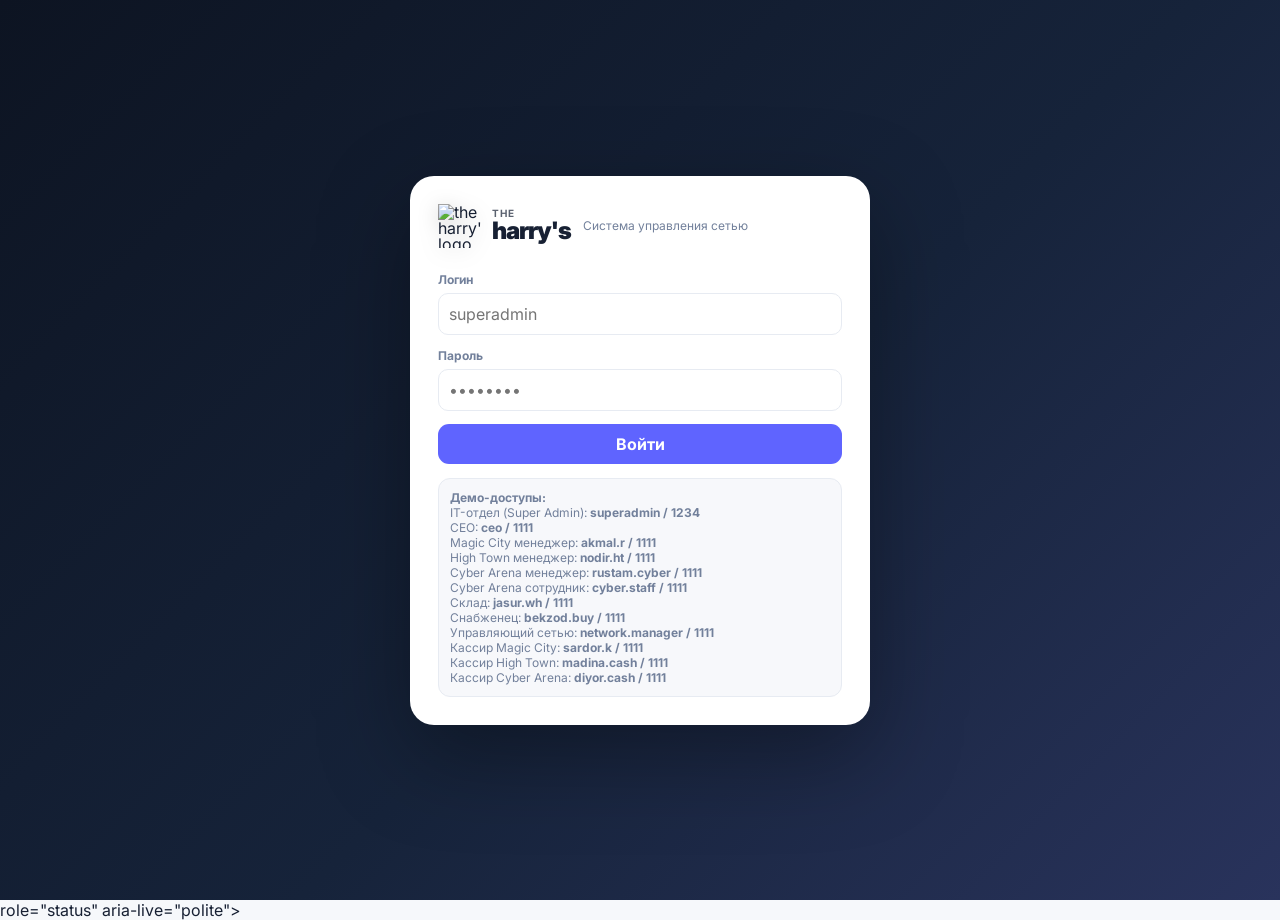
==== commit d73ade29: "Оборудование: карточки с фото, просмотр по клику, фильтр по моделям, телевизоры, ножи и инвентарь" ====
--- a/source/work/index.html
+++ b/source/work/index.html
@@ -251,7 +251,7 @@
 
       <section class="page" id="ttk"><div class="page-head"><div><h1>ТТК / Техкарты</h1><div class="subtitle">Связь блюда с ингредиентами для расчётного списания после каждого закрытого чека</div></div><span class="chip" title="Импорт техкарт из iiko появится на серверном этапе">Импорт из iiko — после подключения сервера</span></div><div class="grid branch-grid"><div class="card branch-card"><div class="branch-card-top"><h3>Harrys Burger</h3><span class="status green">Активна</span></div><p class="mini">На 1 порцию</p><div class="alert-list"><div class="alert"><div>Булочка</div><b style="margin-left:auto">1 шт</b></div><div class="alert"><div>Котлета</div><b style="margin-left:auto">120 г</b></div><div class="alert"><div>Сыр</div><b style="margin-left:auto">20 г</b></div><div class="alert"><div>Соус</div><b style="margin-left:auto">30 г</b></div></div></div><div class="card branch-card"><div class="branch-card-top"><h3>Chicken Burger</h3><span class="status green">Активна</span></div><p class="mini">На 1 порцию</p><div class="alert-list"><div class="alert"><div>Булочка</div><b style="margin-left:auto">1 шт</b></div><div class="alert"><div>Курица</div><b style="margin-left:auto">130 г</b></div><div class="alert"><div>Соус</div><b style="margin-left:auto">25 г</b></div></div></div></div></section>
 
-      <section class="page" id="equipment"><div class="page-head"><div><h1>Инвентаризация оборудования</h1><div class="subtitle">Учёт оборудования, состояния и принадлежности к филиалу</div></div><div style="display:flex;gap:8px"><button class="btn secondary" onclick="exportEquipment()">⇩ Excel</button><button class="btn primary" onclick="startEquipment()">+ Добавить оборудование</button></div></div><div class="summary-box"><div class="sum"><small>Всего</small><b id="equipmentTotal">0</b></div><div class="sum"><small>Работает</small><b class="good" id="equipmentOk">0</b></div><div class="sum"><small>Обслуживание</small><b class="warn" id="equipmentService">0</b></div><div class="sum"><small>Не работает / ремонт</small><b class="bad" id="equipmentBad">0</b></div></div><div class="table-wrap"><table><thead><tr><th>Филиал</th><th>Название</th><th>Инв. номер</th><th>Зона</th><th>Дата покупки</th><th>Состояние</th><th>Добавил</th></tr></thead><tbody id="equipmentBody"></tbody></table></div></section>
+      <section class="page" id="equipment"><div class="page-head"><div><h1>Инвентаризация оборудования</h1><div class="subtitle">Кухонное и торговое оборудование: где стоит, кто отвечает, сколько стоило, сколько уже работает, сколько осталось и сколько стоит сейчас</div></div><div style="display:flex;gap:8px;flex-wrap:wrap"><button class="btn secondary" onclick="exportEquipment()">⇩ Excel</button><button class="btn primary" onclick="startEquipment()">+ Добавить оборудование</button></div></div><div id="equipmentSummary"></div><div style="display:none"><b id="equipmentTotal"></b><b id="equipmentOk"></b><b id="equipmentBad"></b></div><div class="filters"><select id="equipmentBranchFilter" onchange="renderEquipmentV20()"><option>Все филиалы</option></select><select id="equipmentZoneFilter" onchange="renderEquipmentV20()"><option>Все зоны</option><option>Кухня</option><option>Бар</option><option>Касса</option><option>Склад</option><option>Зал</option><option>Цех / производство</option></select><select id="equipmentStatusFilter" onchange="renderEquipmentV20()"><option>Все состояния</option><option>Работает</option><option>Требует обслуживания</option><option>На ремонте</option><option>Не работает</option><option>Списано</option><option value="__attention">⚠ Требует внимания</option></select><select id="equipmentBrandFilter" onchange="renderEquipmentV20()"><option>Все модели</option></select><input id="equipmentSearch" placeholder="Поиск: название, модель, инв. номер, ответственный" oninput="renderEquipmentV20()"><div class="view-toggle" role="group" aria-label="Вид"><button type="button" class="vt-btn active" data-eqview="cards" onclick="setEquipmentView('cards')">▦ Карточки с фото</button><button type="button" class="vt-btn" data-eqview="table" onclick="setEquipmentView('table')">☰ Таблица</button></div></div><div id="equipmentCards" class="eq-grid"></div><div class="table-wrap" id="equipmentTableWrap"><table class="equipment-table"><thead><tr><th>Оборудование</th><th>Филиал / зона</th><th>Ответственный</th><th>Куплено</th><th class="num-col">Цена покупки</th><th>Срок службы</th><th class="num-col">Текущая стоимость</th><th>Обслуживание</th><th>Состояние</th><th></th></tr></thead><tbody id="equipmentBody"></tbody></table></div><div class="mini" style="margin-top:10px">Текущая стоимость считается линейной амортизацией: цена покупки уменьшается равномерно за срок службы до остаточной стоимости (10% от цены).</div></section>
 
       <section class="page" id="reports"><div class="page-head"><div><h1>Отчёты</h1><div class="subtitle">Управленческие Excel-отчёты. Видны только отчёты, к которым у вас есть доступ.</div></div></div><div class="grid branch-grid report-grid" id="reportsGrid"></div></section>
 
@@ -269,7 +269,7 @@
 <div class="modal" id="writeoffModal"><div class="modal-card"><div class="modal-head"><h2>Списание продукции</h2><button class="btn secondary" onclick="closeModal('writeoffModal')">✕</button></div><div class="form-grid"><div class="field"><label>Филиал</label><select id="writeoffBranch"></select></div><div class="field"><label>Продукт</label><input id="writeoffProduct" list="productCatalogList" placeholder="Название товара"></div><div class="field"><label>Количество</label><input id="writeoffQty" type="number" min="0" step="0.001"></div><div class="field"><label>Причина</label><select id="writeoffReason"><option>Испорчено</option><option>Просрочка</option><option>Брак</option><option>Ошибка кухни</option><option>Возврат</option><option>Повреждение</option><option>Другое</option></select></div><div class="field full"><label>Комментарий</label><textarea id="writeoffComment" rows="3"></textarea></div></div><div class="modal-actions"><button class="btn secondary" onclick="closeModal('writeoffModal')">Отмена</button><button class="btn primary" onclick="createWriteoff()">Списать</button></div></div></div>
 <div class="modal" id="requestModal"><div class="modal-card" style="width:min(980px,100%)"><div class="modal-head"><div><h2 style="margin:0">Заявка на цех</h2><div class="mini">Можно автоматически добавить все товары ниже лимита, а количество вводит сотрудник</div></div><button class="btn secondary" onclick="closeModal('requestModal')">✕</button></div><div class="form-grid"><div class="field"><label>Филиал</label><select id="requestBranch" onchange="renderRequestDraft()"></select></div><div class="field"><label>Приоритет</label><select id="requestPriority"><option>Обычный</option><option>Срочный</option></select></div><div class="field full"><label>Комментарий</label><textarea id="requestComment" rows="2" placeholder="Когда нужно привезти, причина..."></textarea></div></div><div style="display:flex;justify-content:space-between;align-items:center;gap:8px;flex-wrap:wrap;margin:16px 0 10px"><b>Товары заявки</b><div style="display:flex;gap:8px"><button class="btn secondary" onclick="addRequestItem()">+ Добавить товар</button><button class="btn primary" onclick="autoFillRequestShortages()">⚡ Добавить всё, чего не хватает</button></div></div><div class="table-wrap request-items-editor"><table><thead><tr><th>Товар</th><th>Сейчас</th><th>Красный лимит</th><th>Целевой запас</th><th>Заказать</th><th></th></tr></thead><tbody id="requestDraftBody"></tbody></table></div><div class="modal-actions"><button class="btn secondary" onclick="closeModal('requestModal')">Отмена</button><button class="btn primary" onclick="createRequestBatch()">Отправить заявку</button></div></div></div>
 <div class="modal" id="limitModal"><div class="modal-card" style="width:min(1050px,100%)"><div class="modal-head"><div><h2 style="margin:0">Индивидуальные лимиты продукции</h2><div class="mini" style="margin-top:5px">Лимиты задаются отдельно для каждого товара и каждого филиала</div></div><button class="btn secondary" onclick="closeModal('limitModal')">✕</button></div><div class="filters"><select id="limitBranch" onchange="renderLimitEditor()"></select><input id="limitSearch" placeholder="Поиск товара..." oninput="renderLimitEditor()"></div><div class="table-wrap" style="max-height:58vh;overflow:auto"><table><thead><tr><th>Товар</th><th>Ед.</th><th>Текущий остаток</th><th>Красный лимит</th><th>Жёлтый лимит</th><th>Целевой запас</th></tr></thead><tbody id="limitEditorBody"></tbody></table></div><div class="modal-actions"><button class="btn secondary" onclick="closeModal('limitModal')">Отмена</button><button class="btn primary" onclick="saveAllLimits()">Сохранить лимиты филиала</button></div></div></div>
-<div class="modal" id="equipmentModal"><div class="modal-card"><div class="modal-head"><h2>Добавить оборудование</h2><button class="btn secondary" onclick="closeModal('equipmentModal')">✕</button></div><div class="form-grid"><div class="field"><label>Филиал</label><select id="equipmentBranch"></select></div><div class="field"><label>Зона</label><select id="equipmentZone"><option>Кухня</option><option>Бар</option><option>Касса</option><option>Склад</option><option>Зал</option></select></div><div class="field"><label>Название</label><input id="equipmentName" placeholder="Например, фритюрница"></div><div class="field"><label>Инвентарный номер</label><input id="equipmentCode" placeholder="MC-FR-003"></div><div class="field"><label>Дата покупки</label><input id="equipmentDate" type="date"></div><div class="field"><label>Состояние</label><select id="equipmentStatus"><option>Работает</option><option>Требует обслуживания</option><option>Не работает</option><option>На ремонте</option></select></div></div><div class="modal-actions"><button class="btn secondary" onclick="closeModal('equipmentModal')">Отмена</button><button class="btn primary" onclick="saveEquipment()">Добавить</button></div></div></div>
+<div class="modal" id="equipmentModal"><div class="modal-card" style="width:min(860px,100%)"><div class="modal-head"><div><h2 id="equipmentModalTitle">Добавить оборудование</h2><div class="mini" id="equipmentModalSub">Срок службы и стоимость нужны, чтобы считать износ и текущую цену</div></div><button class="btn secondary" onclick="closeModal('equipmentModal')">✕</button></div><div class="form-grid"><div class="field"><label>Название</label><input id="equipmentName" list="equipmentTypeList" placeholder="Например, фритюрница двухванная"></div><div class="field"><label>Инвентарный номер</label><input id="equipmentCode" placeholder="MC-FR-003"></div><div class="field"><label>Филиал</label><select id="equipmentBranch" onchange="syncEquipmentResponsible()"></select></div><div class="field"><label>Зона</label><select id="equipmentZone"><option>Кухня</option><option>Бар</option><option>Касса</option><option>Склад</option><option>Зал</option><option>Цех / производство</option></select></div><div class="field"><label>Ответственный</label><select id="equipmentResponsible"></select></div><div class="field"><label>Производитель / модель</label><input id="equipmentModel" list="equipmentModelList" placeholder="Например, Gastrorag DF-20"></div><div class="field"><label>Дата покупки</label><input id="equipmentDate" type="date"></div><div class="field"><label>Цена покупки, сум</label><input id="equipmentPrice" type="number" min="0" step="10000" placeholder="0"></div><div class="field"><label>Срок службы, лет</label><input id="equipmentLife" type="number" min="1" max="30" step="0.5" value="5"></div><div class="field"><label>Гарантия до</label><input id="equipmentWarranty" type="date"></div><div class="field"><label>Последнее обслуживание</label><input id="equipmentService" type="date"></div><div class="field"><label>Обслуживание каждые, мес.</label><input id="equipmentServiceEvery" type="number" min="0" max="36" step="1" value="3"></div><div class="field"><label>Состояние</label><select id="equipmentStatus"><option>Работает</option><option>Требует обслуживания</option><option>На ремонте</option><option>Не работает</option><option>Списано</option></select></div><div class="field"><label>Предварительный расчёт</label><input id="equipmentPreview" disabled value="—"></div><div class="field full"><label>Фото (до 3 шт.)</label><div class="eq-photo-edit" id="equipmentPhotoEdit"></div><input id="equipmentPhotoInput" type="file" accept="image/*" multiple onchange="equipmentAddPhotos(this)"><div class="mini">Фото сжимаются автоматически. Пока фото нет — показывается иллюстрация по типу оборудования.</div></div><div class="field full"><label>Комментарий</label><textarea id="equipmentNote" rows="2" placeholder="Особенности, последние ремонты, что заменили..."></textarea></div></div><datalist id="equipmentTypeList"></datalist><datalist id="equipmentModelList"></datalist><div class="modal-actions"><button class="btn secondary" onclick="closeModal('equipmentModal')">Отмена</button><button class="btn primary" onclick="saveEquipment()">Сохранить</button></div></div></div>
 <div class="modal" id="purchaseModal"><div class="modal-card"><div class="modal-head"><h2>Закуп центрального цеха → снабженцу</h2><button class="btn secondary" onclick="closeModal('purchaseModal')">✕</button></div><div class="form-grid"><div class="field"><label>Причина закупа</label><select id="purchaseReason"><option>Дефицит по заявкам филиалов</option><option>Ниже минимального запаса</option><option>Плановый закуп</option><option>Срочная потребность</option></select></div><div class="field"><label>Снабженец</label><select id="purchaseBuyer"><option>Bekzod T.</option><option>Другой</option></select></div><div class="field"><label>Продукт</label><input id="purchaseProduct" list="productCatalogList" placeholder="Название товара"></div><div class="field"><label>Количество</label><input id="purchaseQty" type="number" min="0" step="0.001"></div><div class="field"><label>Единица</label><select id="purchaseUnit"><option>кг</option><option>шт</option><option>л</option></select></div><div class="field"><label>Нужно доставить до</label><input id="purchaseDue" type="datetime-local"></div><div class="field"><label>Поставщик</label><select id="purchaseSupplier"></select></div><div class="field"><label>Сумма закупа (ориентир), сум</label><input id="purchaseAmount" type="number" min="0" step="1000" placeholder="Необязательно — попадёт в Центр платежей CEO"></div><div class="field full"><label>Комментарий менеджера / склада</label><textarea id="purchaseComment" rows="3"></textarea></div></div><div class="modal-actions"><button class="btn secondary" onclick="closeModal('purchaseModal')">Отмена</button><button class="btn primary" onclick="createPurchase()">Отправить снабженцу</button></div></div></div>
 <div class="modal" id="saleModal"><div class="modal-card" style="max-width:920px"><div class="modal-head"><h2>Новый заказ / продажа</h2><button class="btn secondary" onclick="closeModal('saleModal')">✕</button></div><div class="form-grid"><div class="field"><label>Филиал</label><select id="saleBranch"></select></div><div class="field"><label>Оплата</label><select id="salePayment"><option>Наличные</option><option>Карта</option><option>Payme</option><option>Click</option></select></div><div class="field"><label>Сумма заказа</label><input id="saleAmount" type="number" min="0" step="1000"></div><div class="field"><label>Номер чека / заказа</label><input id="saleNumber" placeholder="Автоматически, если пусто"></div></div><div style="display:flex;justify-content:space-between;align-items:center;margin:16px 0 10px"><b>Проданные товары</b><button class="btn secondary" onclick="addSaleItem()">+ Товар</button></div><div class="table-wrap"><table><thead><tr><th>Товар</th><th>Количество</th><th>Ед.</th><th></th></tr></thead><tbody id="saleItemsBody"></tbody></table></div><div class="modal-actions"><button class="btn secondary" onclick="closeModal('saleModal')">Отмена</button><button class="btn primary" onclick="finishSale()">Провести продажу</button></div></div></div>
 
@@ -284,7 +284,7 @@
 <div class="modal" id="taskModal"><div class="modal-card" style="width:min(800px,100%)"><div class="modal-head"><h2>Новое задание сотруднику</h2><button class="btn secondary" onclick="closeModal('taskModal')">✕</button></div><div class="form-grid"><div class="field"><label>Филиал</label><select id="taskBranch" onchange="syncTaskAssignees()"></select></div><div class="field"><label>Сотрудник</label><select id="taskAssignee"></select></div><div class="field full"><label>Название задания</label><input id="taskTitle" placeholder="Например: проверить маркировку и сроки на складе"></div><div class="field full"><label>Что нужно сделать</label><textarea id="taskDescription" rows="4" placeholder="Подробное описание и критерии проверки"></textarea></div><div class="field"><label>Срок выполнения</label><input id="taskDue" type="datetime-local"></div><div class="field"><label>Приоритет</label><select id="taskPriority"><option>Обычный</option><option>Высокий</option><option>Срочный</option></select></div><div class="field full"><label>Фото к заданию</label><input id="taskPhoto" type="file" accept="image/*" onchange="previewTaskPhoto(this,'taskPhotoPreview')"><img id="taskPhotoPreview" class="photo-preview"></div></div><div class="modal-actions"><button class="btn secondary" onclick="closeModal('taskModal')">Отмена</button><button class="btn primary" onclick="createTask()">Отправить задание</button></div></div></div>
 <div class="modal" id="taskReportModal"><div class="modal-card"><div class="modal-head"><h2>Отчёт по заданию</h2><button class="btn secondary" onclick="closeModal('taskReportModal')">✕</button></div><input id="taskReportId" type="hidden"><div class="field"><label>Комментарий сотрудника</label><textarea id="taskReportText" rows="4" placeholder="Что сделано, результат, замечания"></textarea></div><div class="field" style="margin-top:12px"><label>Фото-отчёт</label><input id="taskReportPhoto" type="file" accept="image/*" onchange="previewTaskPhoto(this,'taskReportPreview')"><img id="taskReportPreview" class="photo-preview"></div><div class="modal-actions"><button class="btn secondary" onclick="closeModal('taskReportModal')">Отмена</button><button class="btn primary" onclick="submitTaskReport()">Отправить на проверку</button></div></div></div>
 <div class="modal" id="infoModal"><div class="modal-card" style="width:min(780px,100%)"><div class="modal-head"><div><h2 id="infoModalTitle">Подробности</h2><div class="mini" id="infoModalSub"></div></div><button class="btn secondary" onclick="closeModal('infoModal')">✕</button></div><div id="infoModalBody"></div><div class="modal-actions" id="infoModalActions"><button class="btn secondary" onclick="closeModal('infoModal')">Закрыть</button></div></div></div>
-<div class="toast" id="toast" role="status" aria-live="polite"></div>
+<div class="modal" id="equipmentViewModal"><div class="modal-card" style="width:min(980px,100%)"><div class="modal-head"><div><h2 id="eqViewTitle">Оборудование</h2><div class="mini" id="eqViewSub"></div></div><button class="btn secondary" onclick="closeModal('equipmentViewModal')">✕</button></div><div id="eqViewBody"></div><div class="modal-actions" id="eqViewActions"></div></div></div> role="status" aria-live="polite"></div>
 
 <script>
 const branches=[['Magic City',214,214,'8.42 млн',2,2],['High Town',0,214,'4.56 млн',1,1],['Cyber Arena',0,365,'—',0,0],['Цех',198,214,'—',3,4]];
